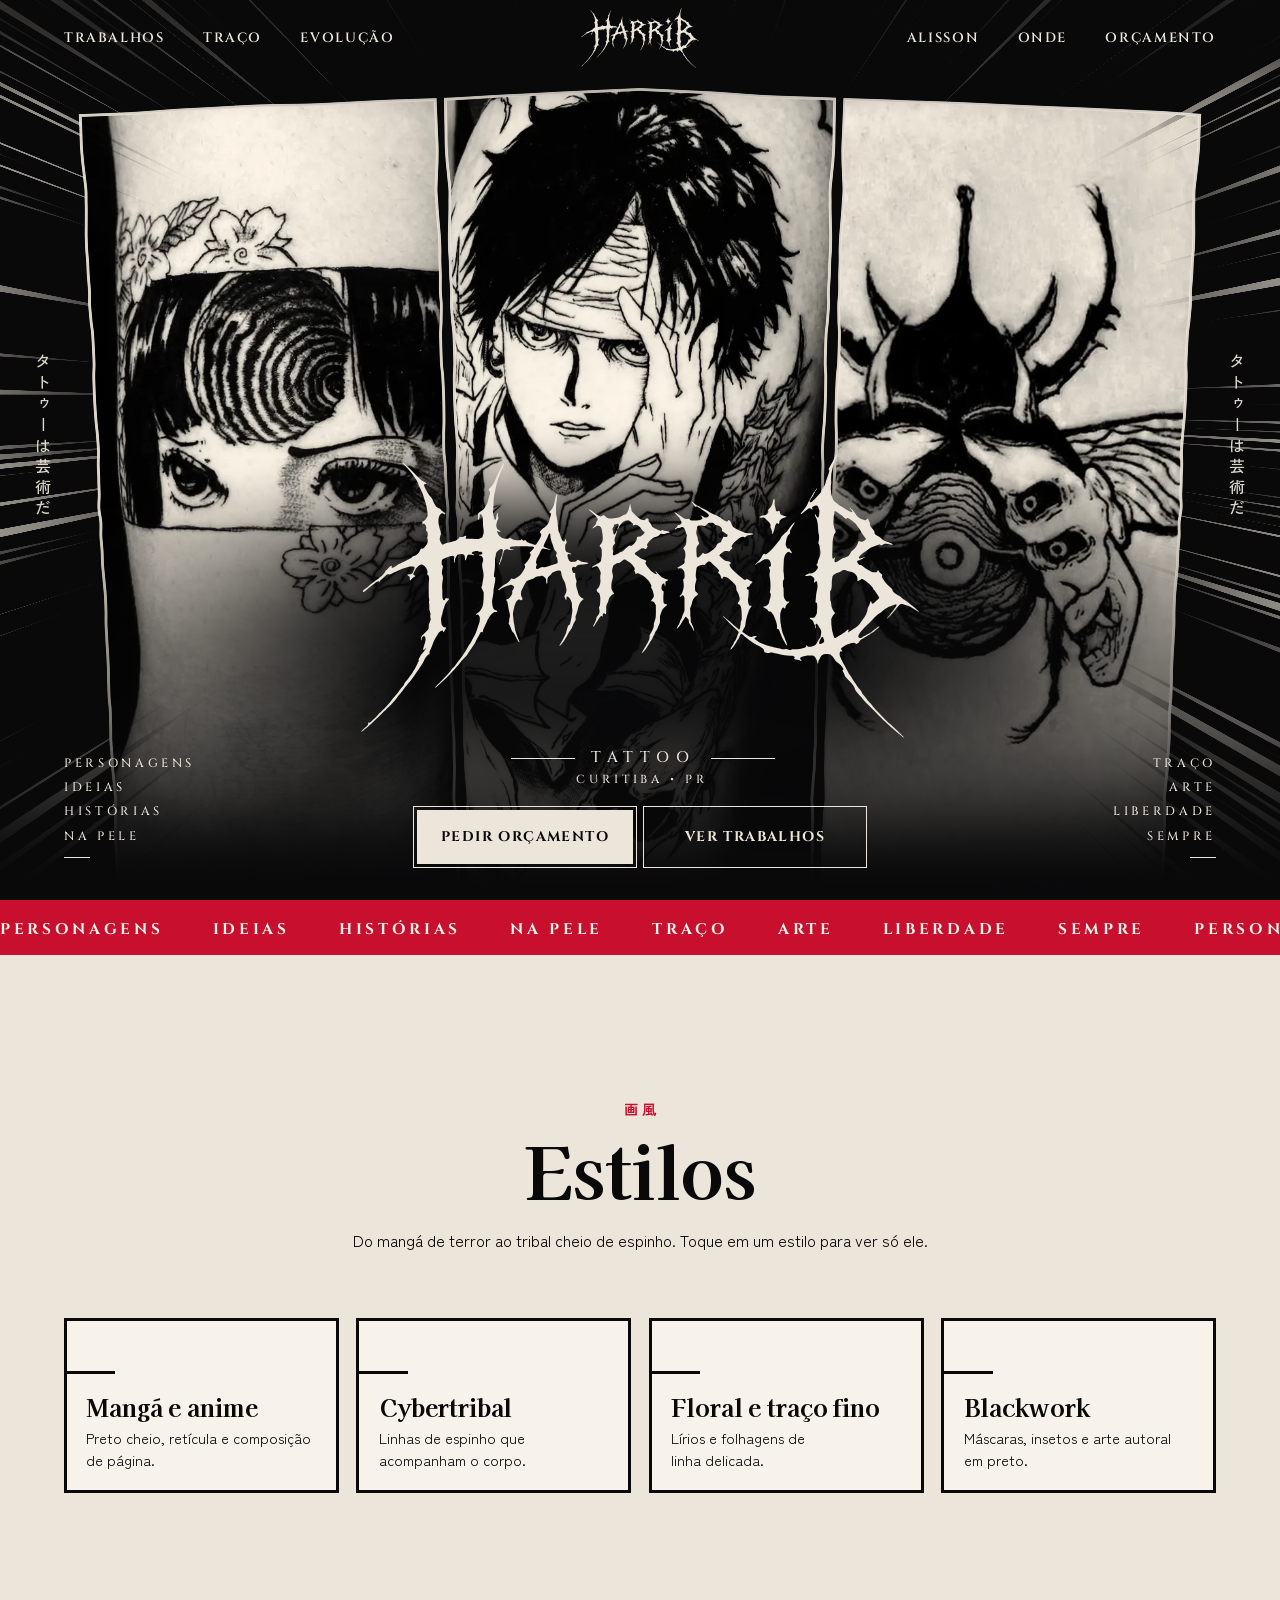
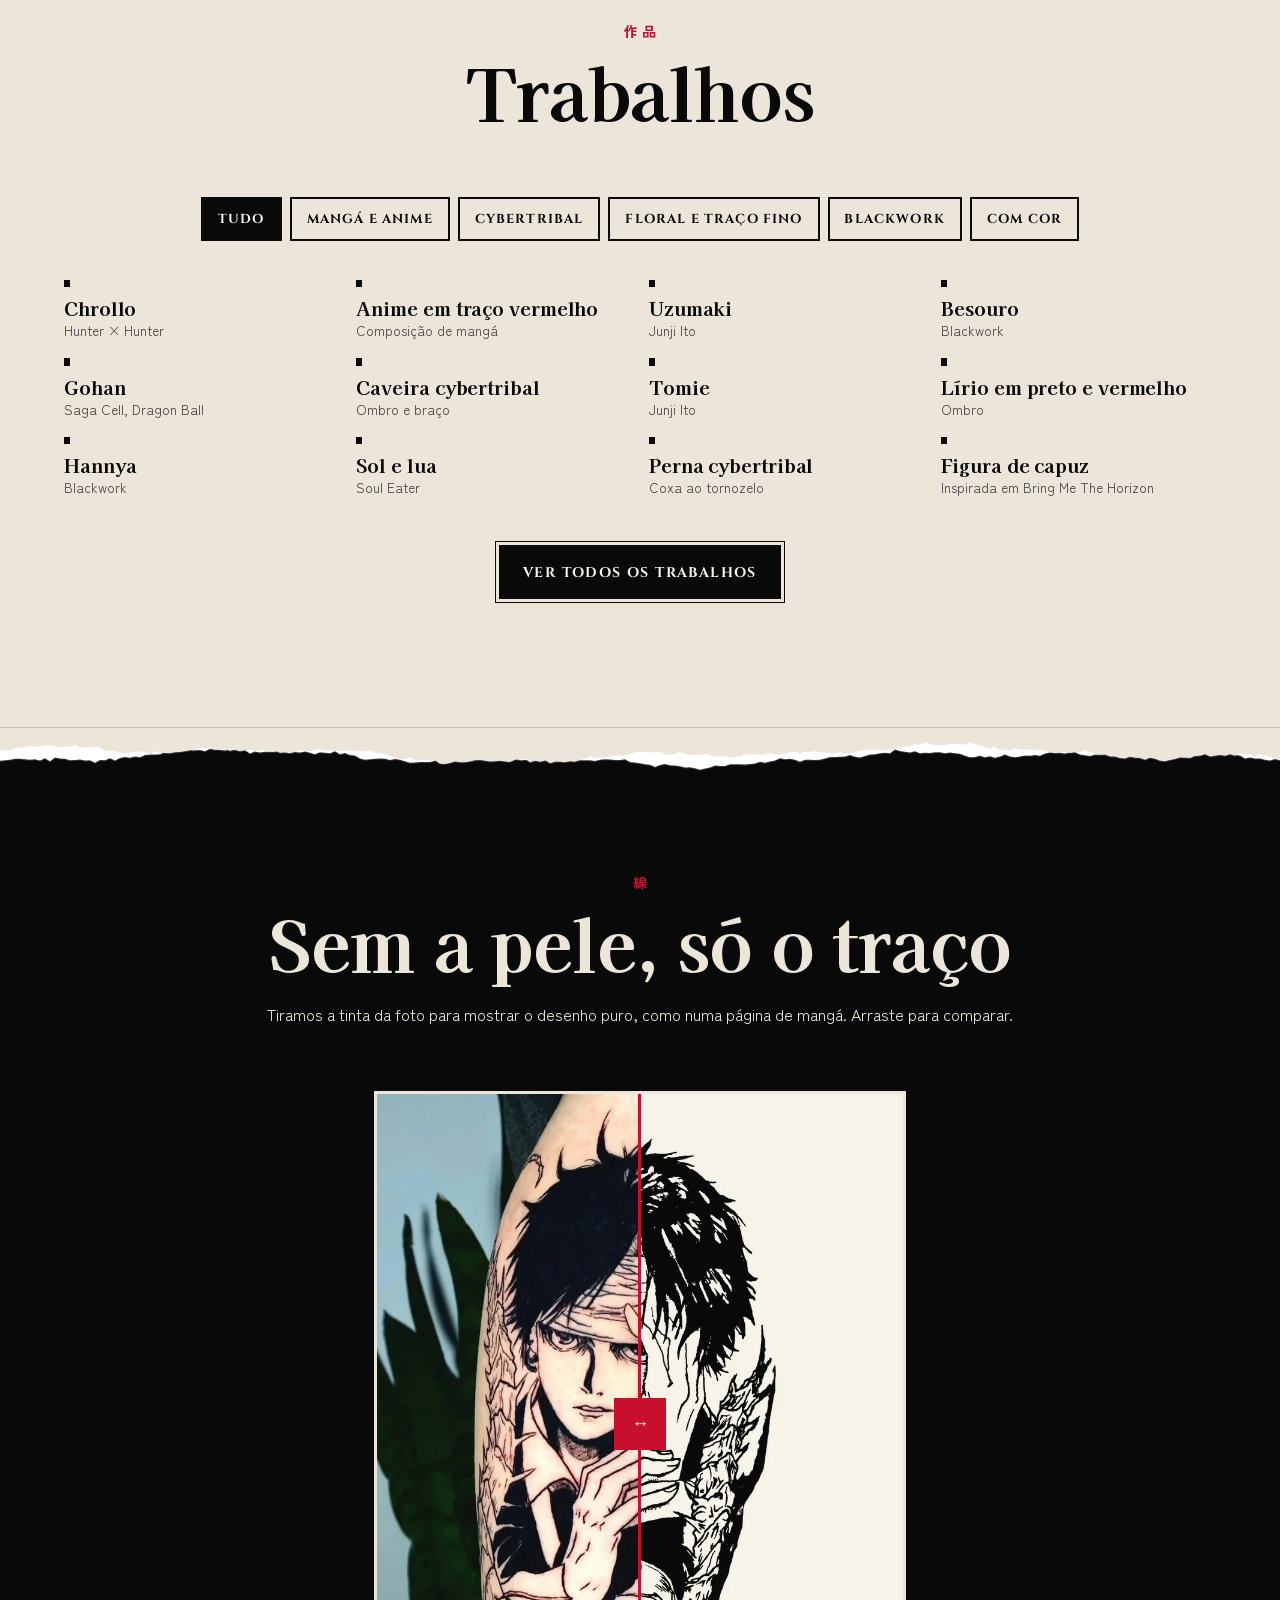
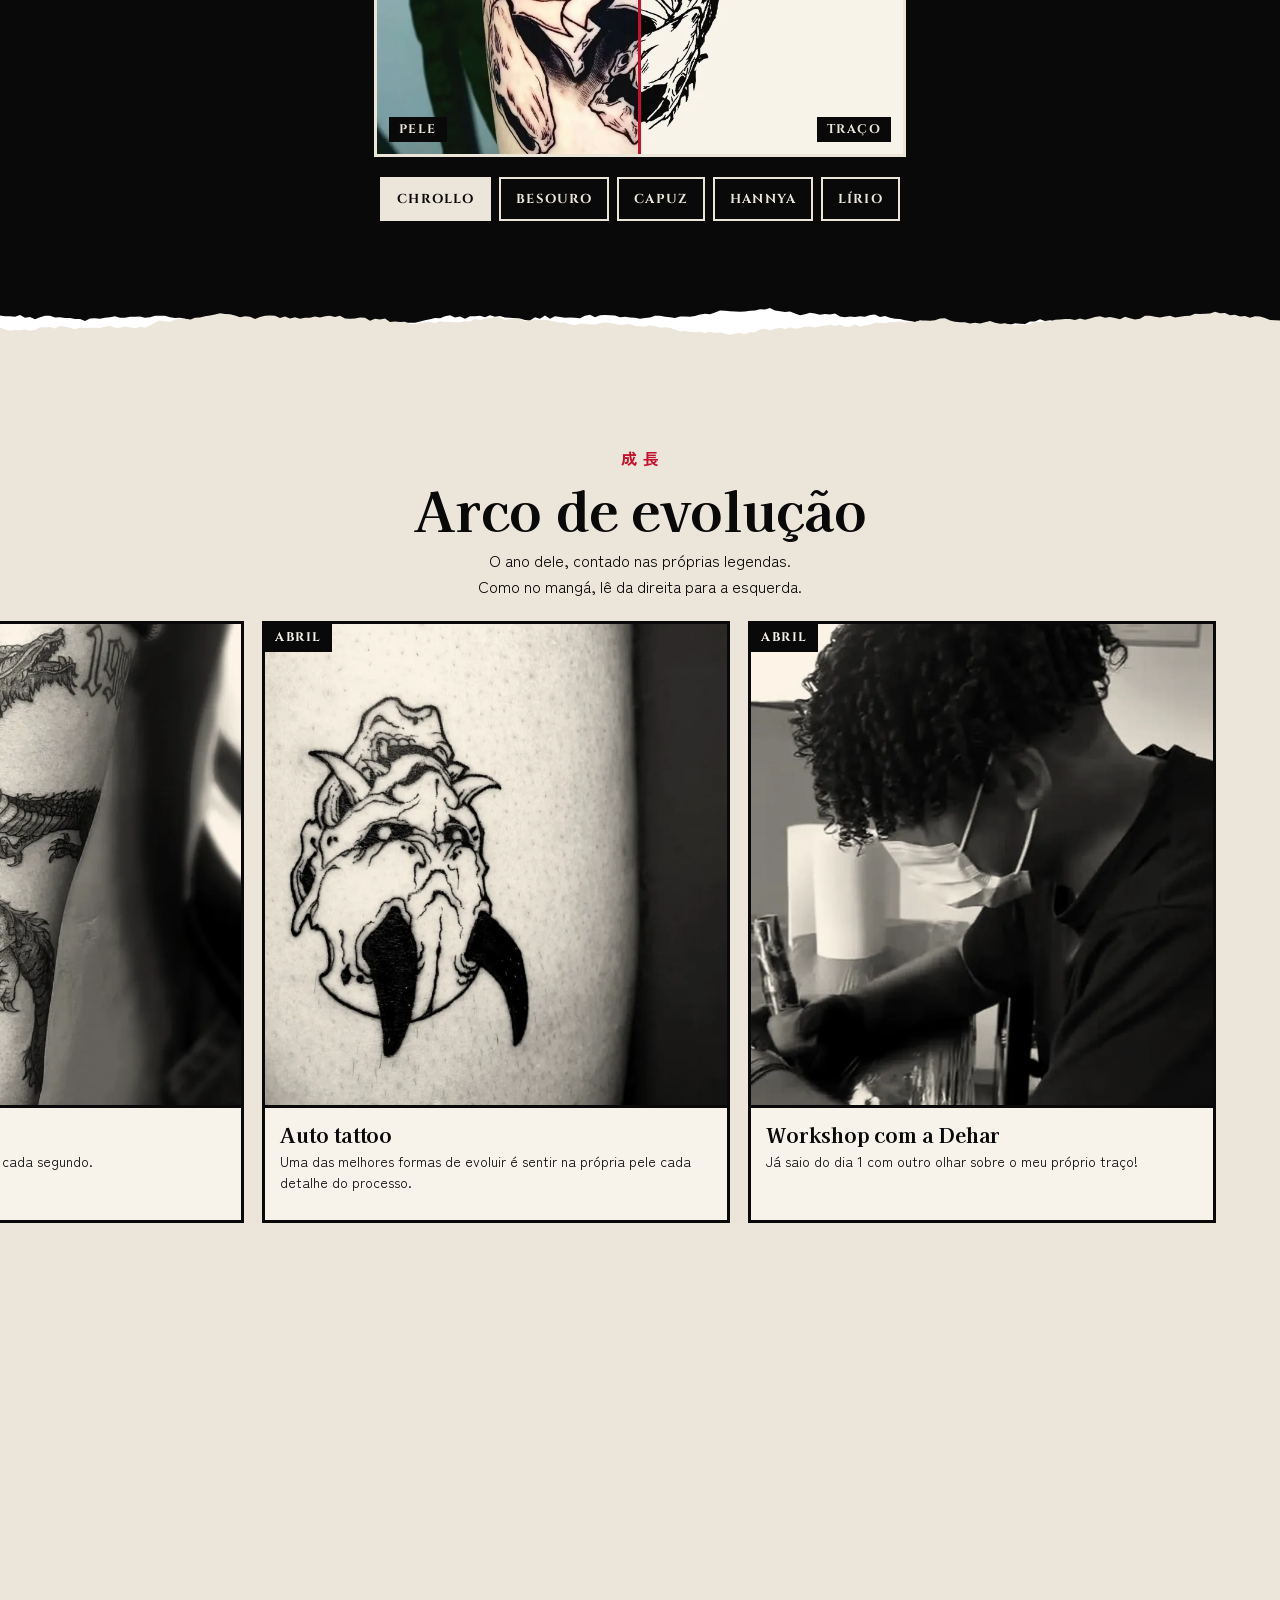
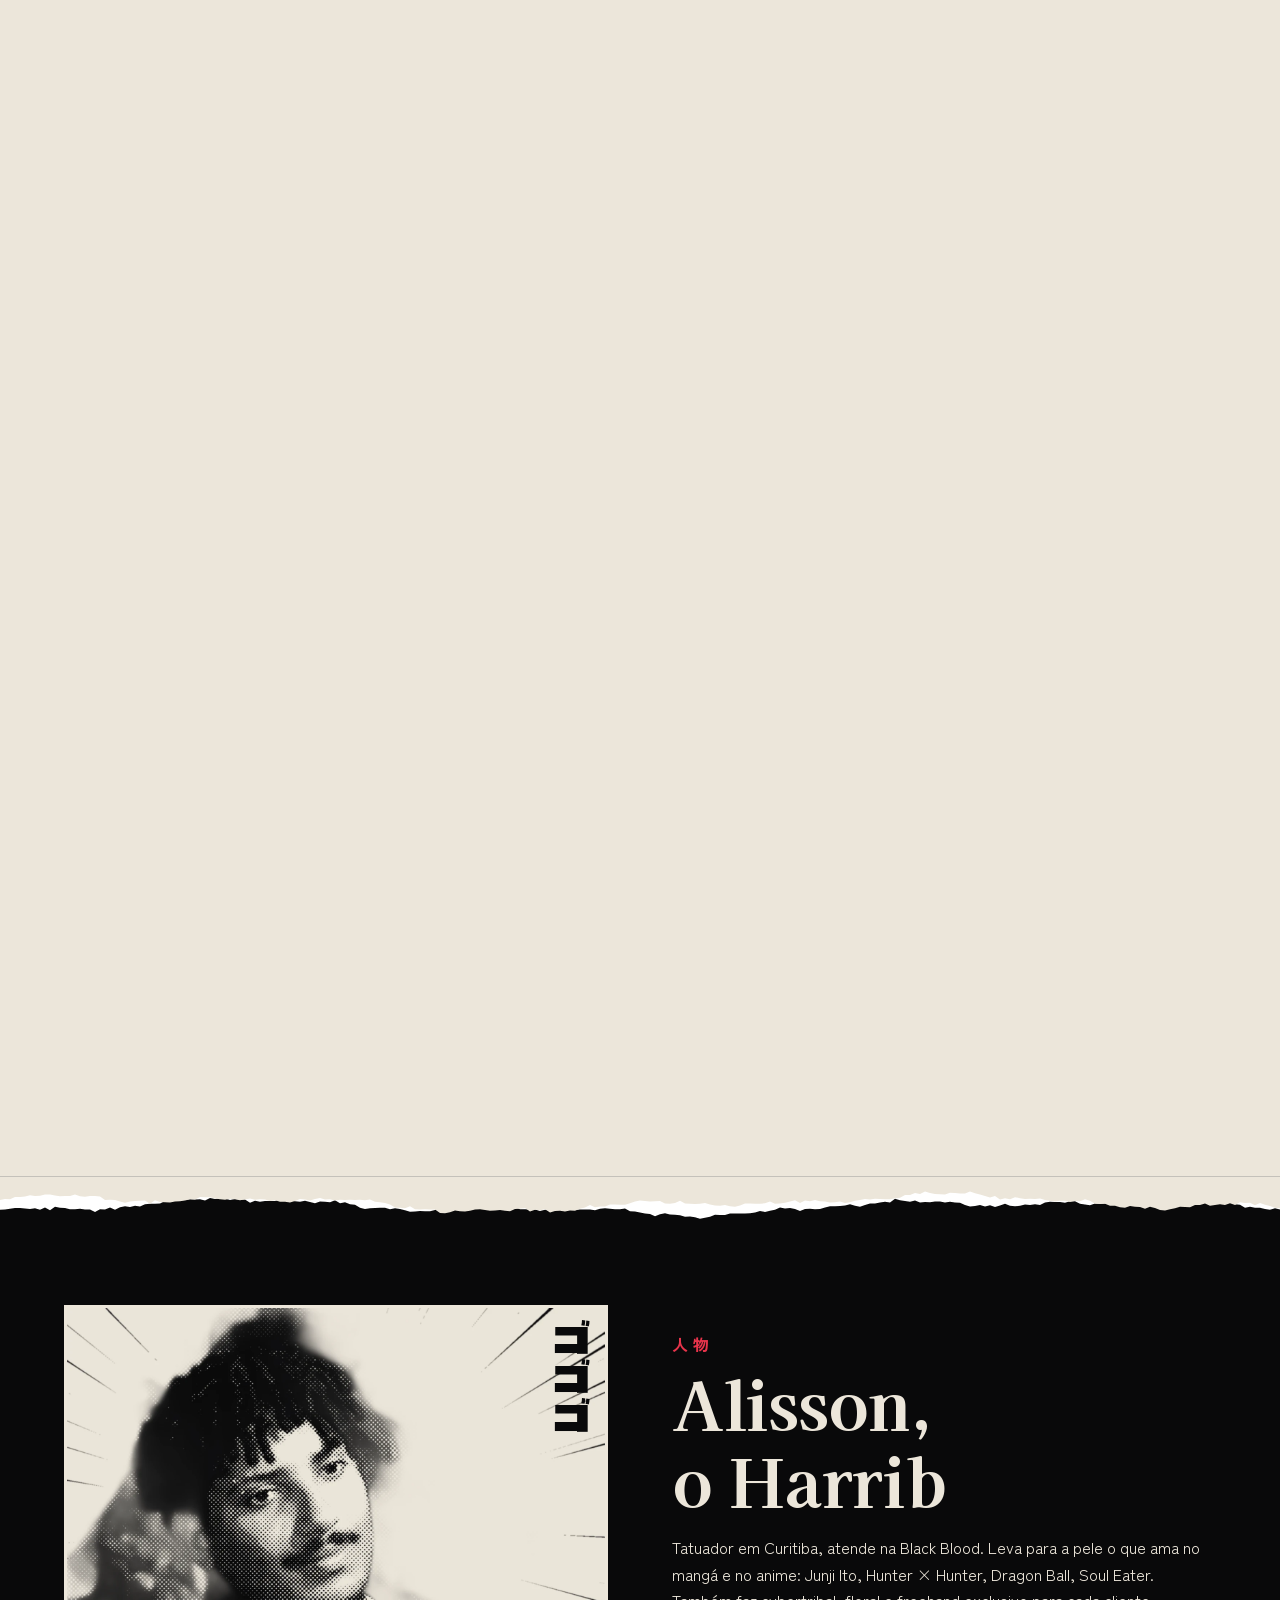
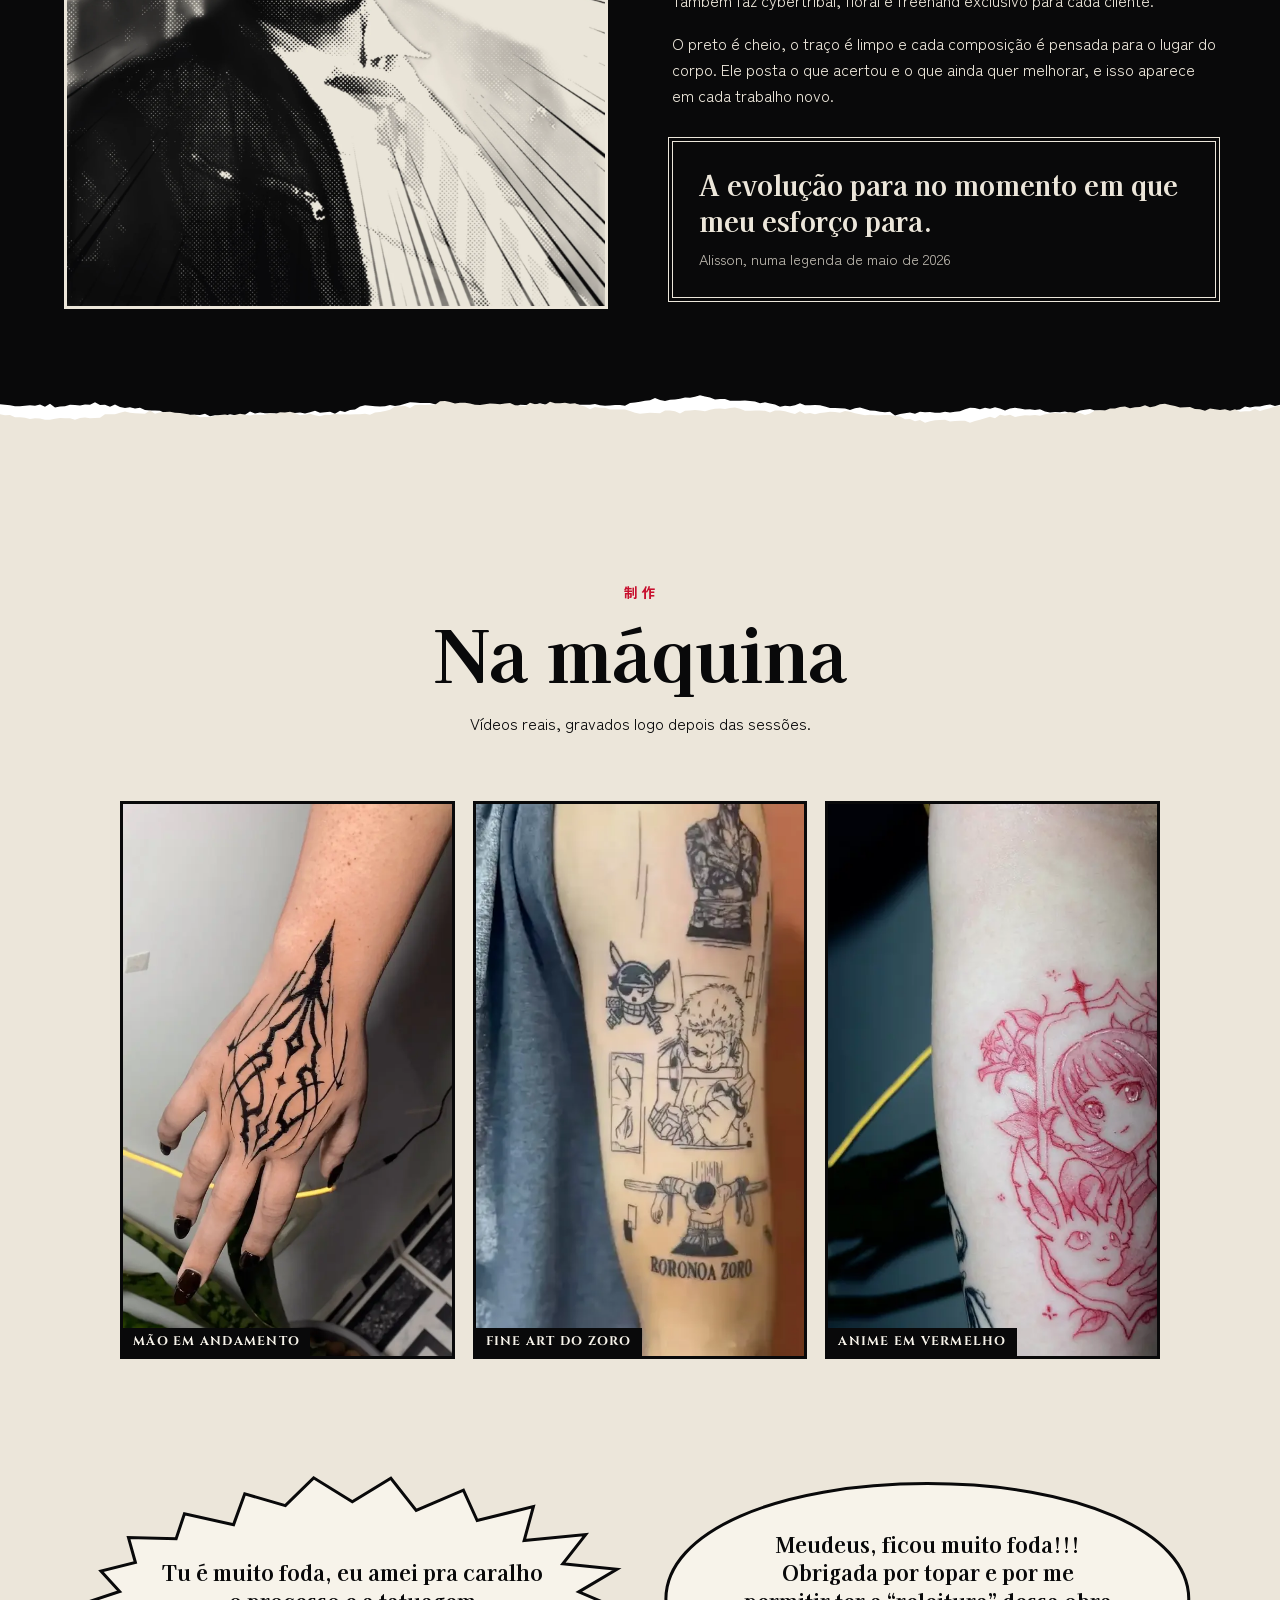
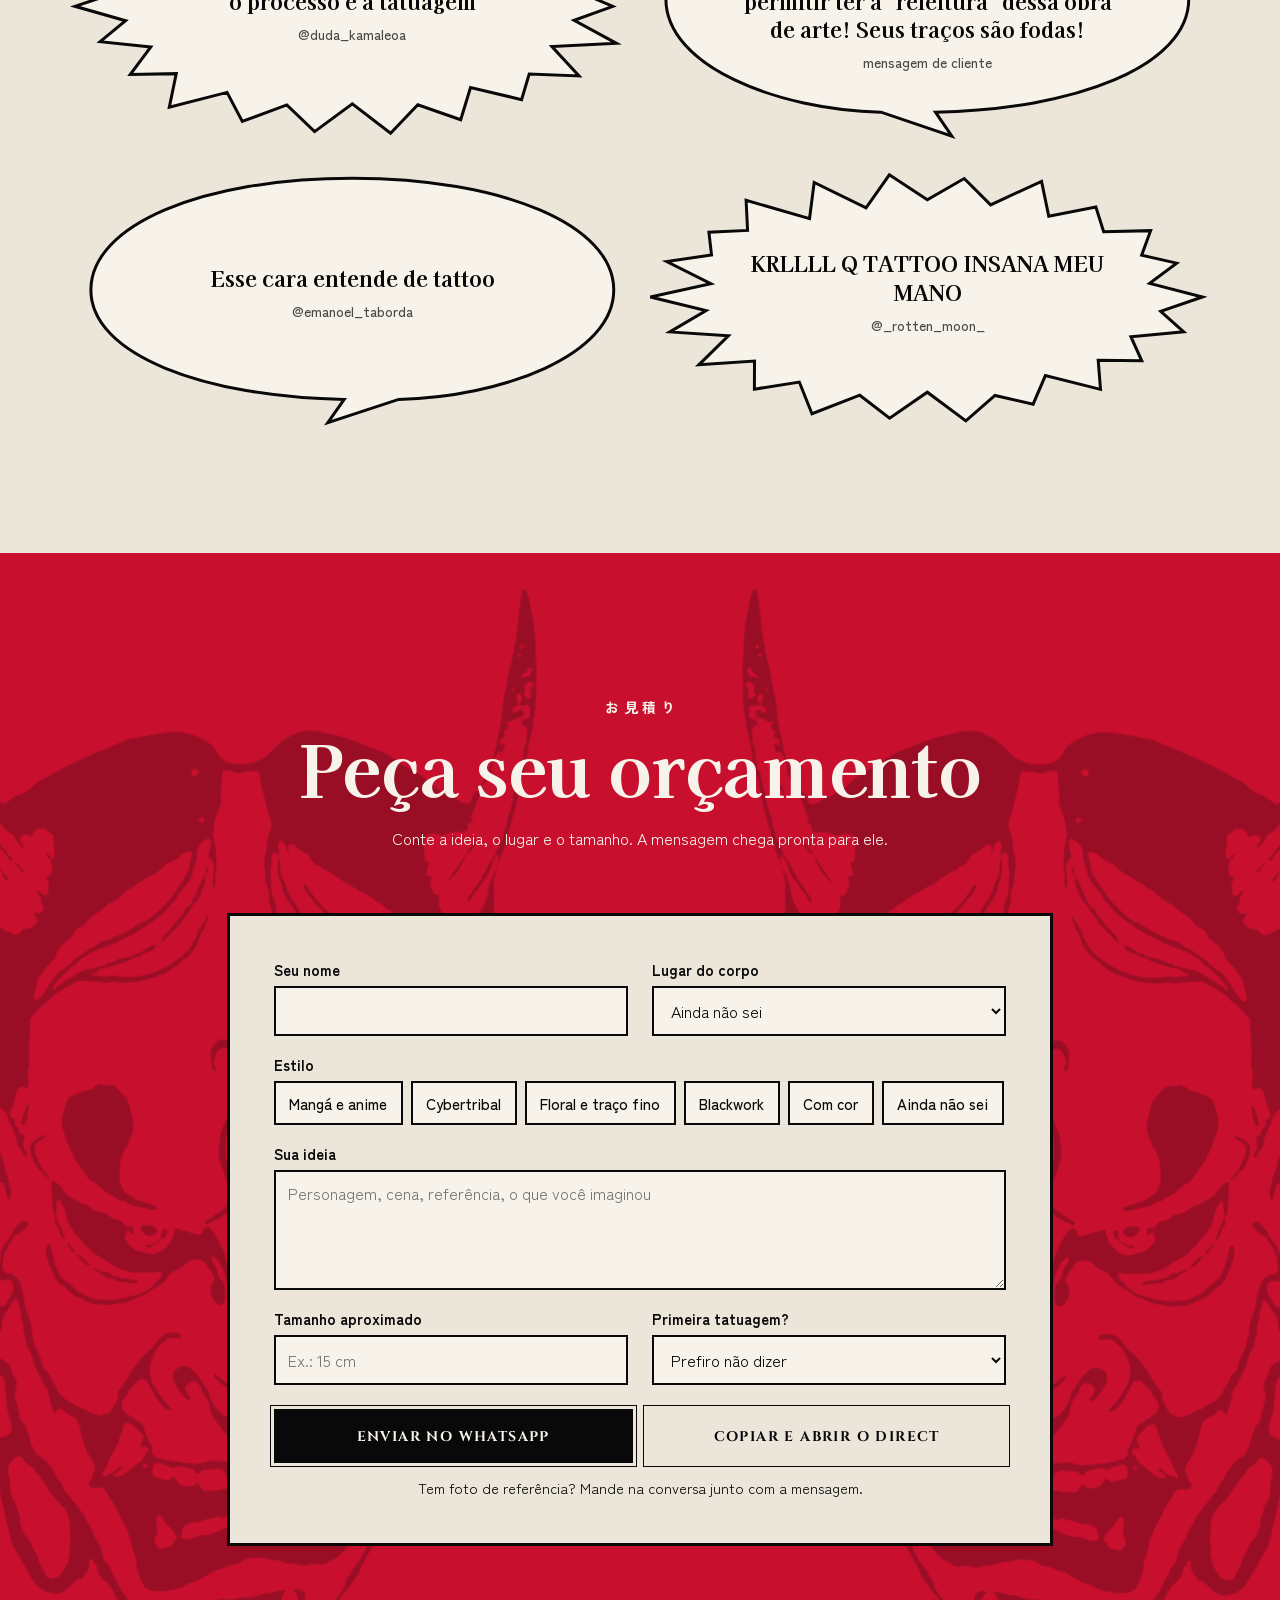
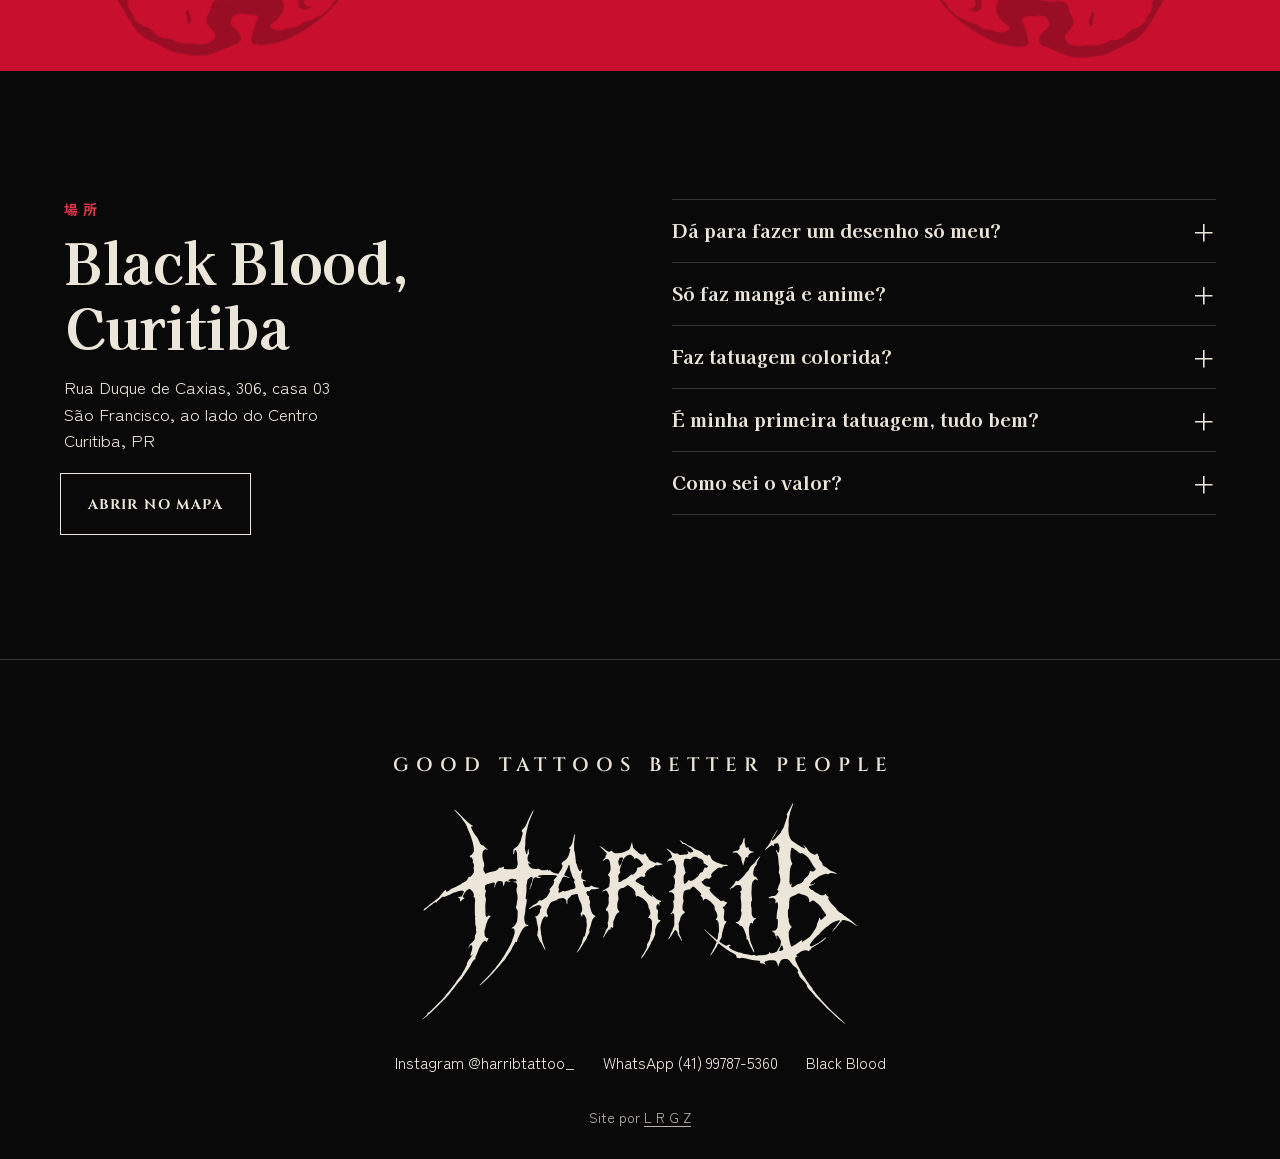
==== index.html @ aafb8a60 "Site do Harrib: tomo de mangá com tríptico WebGL, traço extraído e orçamento pronto Co-Authored-By: " ====
<!doctype html>
<html lang="pt-BR">
<head>
<meta charset="utf-8">
<meta name="viewport" content="width=device-width,initial-scale=1,viewport-fit=cover">
<title>Harrib Tattoo | Alisson, tatuador em Curitiba: mangá, anime e cybertribal</title>
<meta name="description" content="Alisson, o Harrib, tatua mangá, anime, Junji Ito, cybertribal e floral na Black Blood, em Curitiba. Peça seu orçamento pelo WhatsApp ou Direct.">
<meta name="robots" content="noindex">
<meta name="theme-color" content="#09090a">
<link rel="icon" href="assets/img/favicon.svg" type="image/svg+xml">
<meta property="og:title" content="Harrib Tattoo">
<meta property="og:description" content="Mangá, anime, cybertribal e floral na pele. Curitiba, PR.">
<meta property="og:image" content="https://azeugral.github.io/harrib-tattoo/assets/img/og.jpg?v=1">
<meta property="og:url" content="https://azeugral.github.io/harrib-tattoo/">
<meta property="og:type" content="website">
<link rel="preload" href="assets/fonts/kaisei-800.woff2" as="font" type="font/woff2" crossorigin>
<link rel="preload" href="assets/fonts/zen-400.woff2" as="font" type="font/woff2" crossorigin>
<link rel="stylesheet" href="assets/css/site.css?v=1793913071">
<script>document.documentElement.classList.add('js')</script>
</head>
<body>
<svg width="0" height="0" style="position:absolute" aria-hidden="true"><symbol id="lg" viewBox="0 0 3049 1551"><path fill="currentColor" fill-rule="evenodd" d="M2962.9 1547.8C2960.5 1546.1 2954.2 1541.0 2948.9 1536.6C2943.6 1532.1 2933.5 1524.0 2926.4 1518.5C2919.3 1513.0 2909.9 1504.9 2905.3 1500.5C2900.8 1496.1 2894.9 1490.8 2892.1 1488.6C2889.4 1486.5 2882.0 1479.8 2875.8 1473.8C2869.6 1467.7 2857.8 1456.6 2849.5 1449.0C2841.2 1441.4 2825.6 1425.8 2814.8 1414.4C2803.9 1402.9 2787.3 1386.1 2777.8 1377.0C2754.6 1354.8 2745.0 1344.5 2745.0 1341.9C2745.0 1340.8 2733.4 1327.7 2722.4 1316.5C2707.1 1300.9 2698.0 1287.9 2698.0 1281.6C2698.0 1275.3 2682.1 1254.1 2663.4 1235.5C2648.3 1220.5 2644.7 1215.7 2642.3 1207.7C2640.4 1201.3 2636.7 1193.5 2633.5 1189.1C2630.3 1184.7 2630.2 1181.2 2633.4 1180.1C2636.9 1178.7 2637.2 1176.6 2634.6 1171.7C2628.8 1160.9 2619.9 1151.7 2603.4 1139.5C2600.0 1137.1 2595.3 1132.4 2593.0 1129.3C2590.6 1126.1 2587.4 1121.9 2586.0 1120.0C2584.5 1118.1 2582.6 1115.1 2581.7 1113.3C2578.8 1107.8 2568.8 1097.9 2564.0 1095.7C2561.5 1094.7 2557.0 1093.6 2554.0 1093.4C2551.0 1093.3 2545.2 1092.8 2541.2 1092.4C2526.8 1091.1 2513.8 1099.7 2508.9 1113.7C2507.9 1116.8 2505.3 1121.8 2503.3 1124.7C2500.1 1129.3 2499.5 1131.1 2499.1 1137.3C2498.2 1148.4 2493.0 1146.4 2493.0 1134.9C2493.0 1131.0 2483.8 1113.1 2479.1 1107.8C2473.7 1101.8 2469.9 1101.0 2448.0 1101.3C2431.6 1101.6 2431.4 1101.6 2419.1 1105.8C2397.5 1113.0 2395.3 1116.2 2404.7 1126.1C2407.7 1129.2 2407.9 1129.8 2406.6 1130.9C2405.3 1132.0 2404.3 1131.8 2400.6 1129.6C2396.4 1127.1 2387.8 1125.1 2375.0 1123.4C2366.1 1122.3 2364.3 1120.4 2368.0 1115.7C2371.4 1111.3 2370.3 1108.2 2364.1 1105.0C2362.8 1104.3 2354.6 1103.4 2345.1 1102.9C2322.8 1101.8 2305.5 1099.0 2282.7 1093.1C2276.4 1091.4 2266.7 1089.2 2251.3 1085.9C2245.0 1084.5 2239.0 1084.8 2233.7 1086.7C2229.5 1088.2 2228.2 1088.3 2221.7 1087.1C2217.8 1086.3 2212.7 1085.5 2210.5 1085.2C2204.5 1084.6 2203.1 1082.8 2203.3 1076.5C2203.6 1068.8 2197.8 1062.4 2183.3 1054.4C2180.5 1052.8 2173.3 1048.8 2167.4 1045.5C2161.5 1042.2 2154.0 1038.1 2150.9 1036.4C2147.7 1034.7 2141.1 1030.4 2136.3 1026.8C2131.5 1023.2 2125.5 1019.2 2123.0 1017.8C2120.5 1016.3 2115.6 1012.6 2112.0 1009.5C2108.4 1006.4 2103.0 1002.1 2100.0 1000.0C2097.0 997.9 2092.2 993.9 2089.5 991.0C2078.3 979.4 2073.2 981.2 2068.1 998.5C2066.7 1003.2 2064.4 1007.6 2061.1 1012.0C2058.4 1015.6 2053.8 1022.9 2050.8 1028.3C2047.8 1033.7 2043.9 1040.0 2042.2 1042.3C2040.4 1044.6 2036.9 1049.7 2034.4 1053.5C2029.1 1061.5 2022.2 1069.0 2020.2 1069.0C2016.9 1069.0 2021.7 1058.3 2031.0 1045.0C2033.1 1042.0 2035.3 1037.5 2036.0 1035.1C2036.6 1032.7 2039.3 1027.4 2042.0 1023.4C2048.7 1013.5 2050.5 1009.6 2055.0 996.6C2057.0 990.5 2059.9 983.5 2061.4 981.0C2066.1 972.9 2066.9 974.2 2042.1 951.0C2026.5 936.4 2004.0 914.2 1997.4 907.0C1995.2 904.5 1990.6 899.9 1987.2 896.7C1981.2 891.2 1978.0 886.6 1979.2 885.4C1979.5 885.1 1983.9 888.8 1988.9 893.6C1993.9 898.4 1999.6 903.4 2001.7 904.8C2008.1 909.1 2015.0 915.0 2025.5 925.0C2031.0 930.3 2040.9 938.9 2047.5 944.2C2054.1 949.6 2060.6 955.1 2061.9 956.5C2068.7 963.9 2071.4 956.8 2075.0 922.2C2075.7 915.2 2076.5 912.2 2078.2 909.7C2080.5 906.6 2080.5 906.1 2080.4 881.0C2080.1 839.9 2075.7 824.3 2063.1 820.6C2056.9 818.8 2056.9 817.4 2062.8 808.5C2071.2 796.0 2071.5 791.5 2064.7 771.5C2061.0 760.7 2058.8 756.0 2054.1 749.0C2051.5 745.2 2051.0 743.6 2051.0 738.3C2051.0 722.1 2048.0 716.6 2029.3 698.5C2012.6 682.4 2007.5 678.5 1997.4 674.0C1984.3 668.1 1979.0 669.1 1976.1 678.2C1974.5 683.2 1973.5 683.6 1970.6 680.7C1968.2 678.3 1966.9 674.6 1965.6 666.9C1964.9 662.7 1959.5 655.4 1955.0 652.5C1950.4 649.5 1950.0 646.3 1953.9 643.3C1955.8 641.8 1957.0 639.9 1957.0 638.5C1957.0 635.5 1949.4 626.4 1939.9 618.0C1935.8 614.4 1927.3 606.5 1921.0 600.5C1907.9 587.9 1903.6 585.3 1898.7 586.9C1893.1 588.8 1884.0 596.7 1881.8 601.6C1879.4 607.1 1878.2 607.6 1872.5 606.0C1863.8 603.6 1841.3 611.7 1835.7 619.2C1834.4 620.9 1833.1 626.7 1831.5 638.1C1828.5 658.2 1828.3 669.4 1831.0 677.0C1833.6 684.3 1833.5 687.7 1830.6 696.0C1825.6 710.1 1823.9 724.3 1825.4 738.5C1826.5 748.8 1828.0 751.8 1833.5 755.4C1838.5 758.5 1841.0 762.3 1841.0 766.9C1841.0 770.0 1839.3 771.6 1831.6 775.5C1821.9 780.4 1812.0 795.4 1810.1 808.0C1808.7 816.9 1806.0 825.7 1801.4 836.1L1798.0 843.8L1798.9 854.1C1799.4 859.8 1799.5 868.6 1799.3 873.6C1798.9 880.2 1799.2 884.7 1800.4 889.6C1801.5 894.2 1801.9 900.0 1801.8 907.0C1801.5 916.9 1801.7 917.8 1804.2 922.0C1805.7 924.5 1807.9 928.5 1809.0 931.0C1810.1 933.5 1812.0 937.3 1813.0 939.5C1814.1 941.7 1815.6 946.0 1816.4 949.0C1817.2 952.0 1818.6 956.3 1819.4 958.5C1820.2 960.7 1820.9 963.5 1821.0 964.8C1821.0 968.6 1817.9 967.0 1816.3 962.5C1815.6 960.3 1814.1 957.7 1813.0 956.8C1811.9 955.9 1810.1 952.7 1809.2 949.8C1808.2 946.9 1805.1 941.4 1802.3 937.5C1792.0 923.2 1791.9 922.9 1791.0 912.9L1790.3 903.8L1784.6 898.3C1781.5 895.4 1779.0 892.5 1779.0 892.0C1779.0 891.5 1778.1 890.6 1777.0 890.0C1774.1 888.5 1771.6 890.1 1768.3 895.8C1766.8 898.4 1763.2 904.0 1760.3 908.3C1757.4 912.5 1752.9 919.7 1750.4 924.2C1745.8 932.7 1735.4 947.0 1733.9 947.0C1733.4 947.0 1732.1 948.8 1731.0 951.0C1728.9 955.2 1726.7 956.1 1725.6 953.4C1724.8 951.4 1729.6 941.6 1736.5 931.0C1740.1 925.4 1741.6 921.8 1742.6 916.6C1743.5 912.3 1744.9 908.5 1746.5 906.4C1749.7 902.2 1753.6 893.6 1755.1 887.3C1755.8 884.6 1757.3 880.5 1758.6 878.0C1759.9 875.5 1762.5 869.5 1764.4 864.5L1767.7 855.5L1767.6 820.5L1767.5 785.5L1764.6 779.2C1760.2 769.7 1755.3 768.8 1750.1 776.6C1746.5 781.9 1742.0 782.7 1742.0 778.1C1742.0 775.2 1744.9 771.0 1746.9 771.0C1748.8 771.0 1753.9 762.0 1757.0 753.3C1764.1 733.5 1765.1 723.2 1762.1 701.0C1761.0 692.5 1760.0 685.1 1760.0 684.7C1760.0 684.3 1761.4 683.4 1763.0 682.8C1767.7 681.2 1768.2 679.1 1768.1 663.5C1768.0 648.0 1767.3 644.6 1761.9 635.7C1756.0 625.8 1748.3 622.7 1736.4 625.5C1734.1 626.0 1732.9 625.7 1731.7 624.5C1728.3 621.2 1729.6 619.7 1740.3 614.7C1746.0 612.0 1754.1 607.4 1758.2 604.4C1767.9 597.4 1769.0 595.0 1768.3 582.5C1767.8 574.3 1768.0 573.0 1770.1 569.0C1772.3 564.9 1772.5 563.3 1772.5 550.5C1772.5 535.0 1770.4 527.6 1763.8 520.2C1760.2 516.0 1760.6 514.4 1767.6 506.6C1775.9 497.3 1777.3 492.3 1778.0 470.0C1778.4 459.4 1779.1 450.3 1779.8 448.7C1781.7 444.3 1781.3 441.7 1778.0 436.7C1776.1 433.9 1774.6 429.9 1774.0 426.2C1772.8 419.1 1767.2 406.3 1763.9 403.4C1758.2 398.3 1755.1 397.9 1747.9 401.5C1743.7 403.7 1741.8 404.0 1735.3 403.8C1727.9 403.6 1727.6 403.7 1725.1 406.7C1721.5 410.9 1718.3 412.5 1716.5 411.0C1714.3 409.2 1716.7 405.4 1721.6 402.7C1724.1 401.3 1726.2 399.0 1727.5 396.3C1730.7 389.6 1732.7 388.0 1737.6 388.0C1741.4 388.0 1742.6 387.4 1746.5 383.7C1752.3 378.1 1752.8 372.0 1748.0 364.9C1746.4 362.5 1744.3 358.0 1743.3 355.0C1741.8 350.1 1740.2 348.1 1728.9 337.0C1716.5 324.7 1712.1 319.5 1713.3 318.3C1715.1 316.6 1728.2 324.9 1746.0 339.0C1764.7 353.8 1772.4 356.5 1787.7 353.5C1791.6 352.8 1792.1 353.0 1794.2 355.5C1800.0 362.5 1800.5 362.8 1807.4 363.5C1811.1 363.9 1819.9 363.7 1826.8 363.1C1833.8 362.5 1842.7 361.7 1846.5 361.4C1854.5 360.8 1864.6 356.8 1865.5 353.9C1866.3 351.4 1865.4 348.4 1861.9 342.9C1856.7 334.7 1858.6 333.7 1867.1 340.4C1876.0 347.4 1878.4 348.3 1883.8 347.1C1886.4 346.6 1890.2 345.9 1892.2 345.5C1896.4 344.8 1901.0 340.2 1901.0 336.5C1901.0 330.6 1888.3 318.8 1870.9 308.7C1868.3 307.2 1863.8 304.0 1860.9 301.4C1857.9 298.9 1853.9 296.1 1852.0 295.3C1850.1 294.5 1845.9 292.2 1842.8 290.3C1837.4 287.0 1836.7 286.8 1831.2 287.4L1825.4 288.1L1818.8 279.3C1808.8 265.8 1804.8 259.9 1805.4 259.3C1806.0 258.7 1813.8 264.0 1820.0 269.4C1829.4 277.5 1834.3 281.0 1836.4 281.0C1838.8 281.0 1849.5 286.3 1852.5 289.0C1853.6 290.0 1862.4 294.9 1872.0 299.8C1881.6 304.7 1893.1 311.0 1897.6 313.8C1906.3 319.2 1920.0 326.3 1924.0 327.5C1925.4 327.9 1927.6 329.0 1929.0 330.0C1930.4 330.9 1933.8 332.5 1936.5 333.4C1948.7 337.8 1964.1 346.9 1972.0 354.3C1979.5 361.4 1984.0 363.9 1997.3 368.4C2000.7 369.5 2004.0 367.9 2005.5 364.4C2007.1 360.6 2007.9 360.4 2012.0 362.5C2017.1 365.1 2022.6 373.6 2025.0 382.4C2027.5 392.0 2032.3 398.1 2042.5 405.0C2051.4 411.0 2073.4 421.5 2080.0 422.9C2082.7 423.5 2086.7 424.7 2088.8 425.6C2104.7 432.5 2103.7 432.3 2121.0 433.0C2136.5 433.7 2144.0 435.0 2144.0 437.1C2144.0 438.5 2134.1 440.9 2123.5 442.0C2111.2 443.2 2109.1 444.1 2105.0 449.2C2100.2 455.2 2095.6 456.8 2091.7 454.0C2084.9 448.9 2072.9 453.9 2054.6 469.4C2039.4 482.1 2036.7 484.9 2030.2 494.5C2024.2 503.4 2023.7 506.9 2027.5 510.4C2030.6 513.2 2029.6 516.6 2025.1 519.3C2023.6 520.2 2019.8 523.5 2016.7 526.7L2011.1 532.5L2007.8 531.0C2003.7 529.1 1987.4 529.2 1983.9 531.0C1982.6 531.7 1979.3 534.4 1976.5 537.0C1973.8 539.6 1968.6 543.8 1965.0 546.2C1955.7 552.5 1955.8 552.7 1969.7 566.7C1983.1 580.3 1989.3 583.8 2004.5 586.0C2015.0 587.5 2022.0 592.1 2022.0 597.4C2022.0 598.4 2021.1 599.0 2019.7 599.0C2012.6 599.0 2012.0 607.4 2018.3 617.3C2027.9 632.2 2051.4 654.1 2088.6 682.6C2096.8 688.9 2099.2 689.3 2103.8 685.5C2108.2 681.8 2111.6 682.3 2118.0 687.5C2121.0 690.0 2125.7 692.7 2128.5 693.6C2141.4 697.6 2142.2 699.4 2133.8 705.6C2129.6 708.7 2127.7 711.1 2124.9 716.9C2121.2 724.6 2119.2 726.5 2115.8 725.6C2112.8 724.9 2110.4 726.5 2109.1 730.1C2106.8 736.9 2108.6 741.0 2114.0 741.0C2115.6 741.0 2117.2 741.5 2117.6 742.2C2118.9 744.2 2118.0 770.8 2116.4 781.0C2115.6 786.2 2114.7 791.9 2114.5 793.5C2113.5 799.9 2116.6 818.2 2119.6 823.8C2122.5 829.2 2122.7 829.3 2129.8 829.0C2135.7 828.8 2135.4 830.6 2127.9 840.6C2123.7 846.1 2118.7 856.5 2117.5 862.0C2117.1 863.9 2115.3 869.1 2113.5 873.5C2111.7 877.9 2109.5 885.1 2108.5 889.5C2107.6 893.9 2106.0 900.6 2104.9 904.5C2103.9 908.4 2102.6 915.3 2102.0 920.0C2101.4 924.7 2100.5 931.2 2100.1 934.5C2099.2 941.3 2096.4 947.3 2089.0 958.6C2083.3 967.4 2082.5 971.8 2086.2 974.5C2091.1 978.1 2102.7 985.3 2106.5 987.2C2108.7 988.4 2111.6 990.2 2113.0 991.2C2116.6 994.1 2127.7 998.9 2132.1 999.6C2135.3 1000.1 2136.7 999.7 2140.6 997.1C2145.9 993.7 2152.8 993.0 2160.4 995.3C2165.4 996.8 2165.1 998.1 2159.4 1000.0C2155.1 1001.5 2150.0 1005.8 2150.0 1008.1C2150.0 1012.7 2178.8 1031.8 2193.9 1037.1C2196.9 1038.1 2199.8 1039.4 2200.4 1039.9C2202.4 1041.6 2219.3 1047.1 2225.3 1048.1C2228.5 1048.6 2238.1 1051.2 2246.8 1053.9C2257.9 1057.4 2265.7 1059.1 2273.5 1060.0C2279.9 1060.7 2288.1 1062.4 2293.0 1064.0C2304.6 1067.8 2306.5 1068.1 2314.0 1066.5C2324.1 1064.3 2328.3 1064.6 2335.0 1068.0C2342.0 1071.5 2345.6 1071.7 2351.0 1069.0C2354.4 1067.3 2356.9 1067.0 2370.7 1067.0C2387.9 1066.9 2405.0 1065.1 2409.6 1062.8C2411.2 1061.9 2414.3 1061.0 2416.5 1060.7C2422.5 1059.9 2429.6 1056.5 2431.6 1053.4C2433.3 1050.9 2433.3 1050.6 2431.8 1047.9C2429.4 1043.8 2431.1 1043.5 2436.0 1047.3C2445.1 1054.2 2445.0 1054.1 2452.0 1053.5C2460.4 1052.7 2475.0 1047.6 2482.0 1043.0C2487.1 1039.7 2487.9 1038.6 2493.5 1027.4C2497.0 1020.4 2501.7 1012.7 2504.7 1009.1C2509.0 1004.0 2510.1 1001.9 2511.5 995.8C2514.4 983.1 2515.5 971.4 2514.3 967.2C2511.9 959.3 2509.8 954.4 2507.6 952.0C2506.3 950.6 2503.9 946.9 2502.1 943.7C2493.7 928.4 2489.4 925.1 2485.1 930.6C2482.6 933.7 2482.5 935.2 2484.5 940.5C2486.1 945.1 2486.5 952.0 2485.0 952.0C2483.4 952.0 2482.1 948.5 2481.4 942.4C2480.9 938.7 2479.7 935.0 2477.9 932.2C2476.4 929.8 2474.6 925.7 2474.0 922.9C2472.1 915.0 2466.2 906.8 2460.4 904.1C2455.1 901.7 2453.0 899.6 2453.0 896.9C2453.0 894.4 2455.6 893.8 2462.1 895.0C2473.5 897.1 2480.8 892.3 2487.8 878.1C2491.2 871.2 2491.5 869.9 2491.7 861.1C2491.7 855.8 2492.3 848.8 2492.8 845.5C2494.0 838.0 2492.9 816.5 2491.2 814.8C2490.5 814.1 2488.8 813.5 2487.3 813.4C2483.5 813.3 2483.2 810.8 2484.6 796.0C2485.2 789.1 2486.3 777.9 2486.8 771.0C2487.5 762.9 2489.2 753.6 2491.5 744.5C2495.4 729.5 2495.6 725.5 2493.1 705.6C2492.0 696.9 2490.9 695.0 2487.3 695.0C2484.9 695.0 2479.0 700.1 2479.0 702.1C2479.0 702.6 2478.1 703.0 2477.0 703.0C2474.5 703.0 2474.5 701.1 2476.5 691.4C2479.0 679.6 2475.9 673.9 2463.7 667.6L2456.2 663.8L2447.3 665.4C2438.2 667.1 2428.8 667.5 2427.7 666.3C2426.2 664.9 2432.7 659.9 2439.4 657.4C2443.3 655.9 2447.5 654.0 2448.8 653.2C2450.3 652.2 2452.6 651.9 2456.3 652.3C2467.1 653.3 2477.8 647.9 2486.7 637.0C2498.2 622.8 2499.4 616.1 2491.8 609.5L2487.6 606.0L2490.7 602.7C2494.5 598.9 2496.0 595.2 2496.0 590.2C2496.0 584.8 2497.8 579.1 2501.1 573.9C2508.9 561.6 2512.9 538.9 2509.5 526.0C2508.6 522.4 2507.5 515.7 2507.1 511.0C2506.5 504.4 2505.5 500.6 2502.6 494.3L2498.9 486.0L2501.0 475.5C2503.4 462.7 2503.6 447.4 2501.5 440.4C2499.9 435.4 2497.7 414.1 2496.5 392.5C2496.2 385.9 2495.3 378.2 2494.5 375.5C2493.8 372.8 2492.7 367.4 2492.1 363.7C2491.0 357.5 2488.3 351.0 2482.1 339.5C2481.0 337.4 2480.0 334.1 2480.0 332.2C2480.0 327.1 2482.8 328.4 2486.8 335.5C2497.4 354.4 2501.7 351.0 2504.1 322.0L2505.1 309.1L2502.2 302.3C2500.5 298.6 2498.9 293.6 2498.5 291.3C2496.9 281.1 2487.0 279.3 2470.7 286.2C2464.5 288.9 2463.9 291.2 2466.6 300.8C2467.5 304.0 2465.2 303.6 2459.4 299.5C2451.9 294.2 2450.2 294.5 2436.5 304.5C2430.1 309.2 2421.0 316.4 2416.2 320.5C2408.0 327.6 2403.0 329.9 2403.0 326.7C2403.0 325.4 2409.7 316.6 2422.6 300.9C2432.3 289.1 2441.1 274.0 2444.0 264.3C2444.7 262.0 2446.6 258.9 2448.1 257.4C2449.8 255.8 2451.0 253.6 2451.0 252.1C2451.0 250.7 2452.3 247.6 2453.8 245.4C2456.8 240.7 2459.3 236.7 2463.1 230.0C2464.5 227.5 2467.0 223.2 2468.8 220.5C2470.5 217.8 2473.0 213.5 2474.4 211.0C2475.7 208.5 2477.8 205.7 2478.9 204.8C2480.1 203.8 2481.0 202.4 2481.0 201.7C2481.0 199.9 2488.8 188.0 2490.0 188.0C2491.9 188.0 2491.0 191.8 2488.5 194.8C2487.1 196.5 2486.0 198.3 2486.0 198.8C2486.0 199.4 2484.9 201.1 2483.6 202.7C2482.2 204.3 2480.8 207.0 2480.4 208.6C2480.1 210.2 2478.7 212.6 2477.5 214.0C2476.2 215.4 2474.7 218.4 2474.1 220.6C2473.5 222.9 2472.3 225.3 2471.4 226.1C2470.6 226.8 2469.2 228.7 2468.3 230.4C2467.4 232.1 2466.1 233.9 2465.4 234.3C2464.6 234.7 2463.3 236.7 2462.5 238.6C2461.7 240.6 2459.9 243.5 2458.5 245.2C2457.1 246.8 2456.0 248.8 2456.0 249.5C2456.0 250.2 2454.8 252.3 2453.3 254.0C2450.8 257.1 2450.7 257.2 2452.3 260.6C2456.5 269.3 2465.0 262.6 2502.1 221.0C2513.1 208.7 2514.8 206.1 2517.0 199.0C2518.0 195.6 2520.7 190.7 2523.2 187.3C2532.4 175.3 2537.2 165.1 2540.0 151.3C2540.7 148.1 2543.3 140.3 2545.8 134.0C2551.3 120.0 2558.2 97.9 2558.8 92.5C2559.1 89.3 2558.7 88.0 2557.1 86.6C2555.9 85.5 2555.0 84.0 2555.0 83.2C2555.0 81.6 2576.4 41.5 2578.6 39.0C2579.3 38.1 2580.7 35.4 2581.5 33.0C2584.4 24.9 2596.3 1.9 2598.2 0.9C2599.6 0.1 2600.0 0.3 2600.2 1.7C2600.5 5.3 2599.8 9.5 2598.5 12.0C2597.8 13.4 2596.4 17.5 2595.5 21.0C2594.6 24.6 2593.2 28.5 2592.5 29.6C2590.7 32.4 2580.6 62.5 2578.6 71.0C2572.6 96.5 2570.7 105.6 2569.9 113.2C2568.8 124.0 2568.5 148.3 2569.4 153.0C2569.8 155.1 2569.5 159.1 2568.6 163.0C2565.0 178.1 2568.3 223.6 2573.5 231.7C2574.3 232.8 2575.5 236.0 2576.1 238.7C2578.8 249.6 2584.5 258.2 2592.8 263.9C2595.9 266.1 2601.4 270.4 2605.0 273.4C2612.3 279.5 2613.2 280.1 2642.4 297.6C2680.8 320.5 2684.0 321.8 2684.0 314.7C2684.0 312.1 2683.0 310.2 2679.5 306.4C2675.4 301.9 2670.0 294.0 2670.0 292.5C2670.0 291.2 2677.7 297.6 2681.6 302.0C2683.7 304.5 2687.7 308.5 2690.3 310.9C2693.0 313.4 2697.6 319.5 2700.7 324.9C2710.2 341.1 2719.2 349.0 2737.1 357.1C2743.5 360.0 2748.3 361.5 2752.2 361.8C2757.8 362.2 2757.9 362.2 2762.3 357.6C2767.4 352.5 2767.9 352.3 2770.9 354.8C2772.5 356.0 2773.3 358.2 2773.9 362.1C2774.4 366.2 2775.5 368.8 2777.8 371.6C2780.7 375.1 2781.0 376.1 2781.0 382.5C2781.0 391.1 2782.8 394.4 2795.7 409.2C2804.4 419.2 2806.0 422.4 2806.0 429.8C2806.0 436.4 2812.0 442.3 2824.2 447.5C2833.1 451.3 2842.6 458.6 2849.2 466.6C2851.4 469.2 2862.6 475.2 2870.5 477.8C2896.5 486.6 2905.0 490.6 2905.0 494.2C2905.0 496.2 2904.6 496.3 2898.2 495.7C2894.5 495.4 2889.0 494.2 2886.1 493.0C2882.6 491.6 2877.3 490.7 2871.1 490.3C2860.9 489.7 2857.8 490.6 2848.5 496.9C2844.7 499.5 2842.3 499.5 2838.5 497.0C2834.1 494.1 2830.6 494.5 2816.9 499.6C2810.1 502.1 2801.6 505.2 2798.0 506.5C2786.3 510.6 2781.9 512.9 2774.7 518.8C2765.6 526.1 2762.4 528.4 2752.6 534.3C2739.5 542.2 2720.0 561.5 2720.0 566.5C2720.0 571.2 2724.2 572.7 2730.3 570.2C2733.2 569.0 2737.4 567.8 2739.7 567.4C2742.0 567.1 2744.7 565.9 2745.6 564.9C2747.5 562.8 2753.4 562.2 2752.8 564.2C2752.5 564.9 2750.6 566.1 2748.6 566.8C2746.5 567.5 2743.9 569.1 2742.9 570.4C2741.8 571.8 2739.5 573.2 2737.7 573.5C2736.0 573.9 2732.7 575.3 2730.5 576.5C2728.3 577.8 2724.0 579.5 2720.9 580.4C2708.5 583.9 2707.3 587.8 2715.6 598.1C2722.0 605.9 2723.5 607.0 2728.2 607.0C2733.3 607.1 2739.2 610.2 2745.2 616.1C2748.2 619.1 2753.1 622.9 2756.1 624.6C2759.0 626.3 2765.1 629.9 2769.5 632.5C2791.0 645.3 2790.7 645.2 2798.8 646.1C2808.4 647.3 2817.3 646.4 2819.3 644.2C2820.1 643.2 2821.3 640.8 2822.0 638.7C2823.7 633.2 2826.7 633.9 2830.0 640.7C2833.1 647.1 2835.0 649.1 2842.2 654.2C2848.7 658.8 2849.6 660.3 2847.5 663.3C2844.7 667.3 2845.6 670.8 2851.9 681.5C2861.4 697.6 2875.1 713.7 2891.6 728.1C2901.6 736.8 2902.9 738.6 2905.0 746.7C2906.6 752.9 2923.3 766.0 2940.4 774.6C2944.2 776.5 2948.0 779.5 2951.2 783.1C2954.3 786.7 2959.2 790.6 2964.8 793.9C2978.5 802.1 3017.1 832.0 3036.0 849.1C3039.6 852.3 3043.7 855.9 3045.2 857.0C3046.8 858.2 3048.0 859.8 3048.0 860.7C3048.0 862.6 3043.5 861.7 3040.5 859.1C3039.4 858.2 3035.6 855.7 3032.0 853.6C3028.4 851.5 3021.9 847.4 3017.5 844.5C2996.9 831.1 2990.3 828.2 2970.1 823.4C2951.6 819.0 2948.5 819.0 2943.2 823.2C2939.7 826.1 2932.4 834.7 2923.7 846.2C2922.2 848.3 2917.9 853.5 2914.2 857.9C2910.5 862.3 2905.5 868.5 2903.0 871.6C2897.7 878.1 2874.1 902.0 2872.9 902.0C2871.0 902.0 2872.9 899.1 2882.5 887.4C2885.2 884.0 2889.1 879.2 2891.0 876.6C2892.9 874.0 2897.2 868.6 2900.5 864.7C2903.8 860.7 2907.3 856.4 2908.2 855.0C2909.2 853.6 2911.3 850.7 2912.9 848.5C2914.6 846.3 2917.0 842.4 2918.4 839.9C2919.7 837.4 2921.5 834.8 2922.3 834.2C2924.4 832.4 2927.3 825.3 2926.7 823.6C2925.9 821.6 2922.1 821.6 2916.1 823.5C2879.5 835.2 2872.0 839.2 2848.3 859.1C2840.2 865.9 2832.1 871.8 2827.3 874.3C2826.1 875.0 2821.6 878.9 2817.4 883.0C2813.1 887.1 2806.4 893.5 2802.4 897.1C2798.4 900.7 2792.4 907.1 2789.0 911.4C2785.5 915.6 2780.4 920.8 2777.6 922.9C2768.8 929.5 2758.4 939.3 2751.1 948.1C2747.2 952.7 2740.6 960.4 2736.4 965.1C2727.4 975.4 2722.9 981.9 2719.5 989.6C2716.3 996.8 2716.4 998.2 2719.9 1002.2C2724.2 1007.1 2729.1 1006.7 2739.5 1000.7C2743.9 998.2 2749.8 995.0 2752.6 993.7C2755.4 992.3 2758.0 990.8 2758.4 990.2C2758.7 989.6 2760.7 988.6 2762.8 987.9C2764.8 987.3 2767.4 985.9 2768.5 984.9C2769.7 983.9 2772.1 982.5 2774.0 981.9C2775.9 981.2 2778.8 979.6 2780.3 978.3C2781.9 977.1 2783.8 976.0 2784.6 976.0C2785.3 976.0 2787.7 974.5 2789.7 972.6C2791.8 970.7 2796.0 967.0 2799.0 964.2C2802.0 961.5 2806.1 958.5 2808.0 957.5C2809.9 956.6 2814.0 953.4 2817.0 950.6C2824.0 943.9 2833.0 938.8 2833.0 941.4C2833.0 943.4 2825.7 952.0 2821.1 955.4C2818.0 957.8 2813.0 962.0 2810.0 964.8C2807.0 967.7 2804.2 970.0 2803.8 970.0C2803.4 970.0 2801.6 971.3 2799.8 972.9C2798.0 974.4 2794.8 976.3 2792.8 976.9C2790.7 977.6 2789.0 978.6 2789.0 979.1C2789.0 979.7 2787.5 980.7 2785.8 981.5C2784.0 982.2 2781.0 984.2 2779.1 985.9C2777.2 987.6 2775.1 989.0 2774.4 989.0C2773.8 989.0 2772.7 989.7 2772.0 990.5C2771.0 991.7 2766.2 994.8 2757.1 1000.0C2755.7 1000.9 2752.2 1002.9 2749.5 1004.4C2730.5 1015.4 2725.5 1019.5 2722.6 1026.5C2721.6 1028.8 2719.2 1031.1 2714.8 1033.9C2707.7 1038.5 2705.1 1038.9 2702.4 1035.9C2697.3 1030.2 2694.2 1030.0 2677.0 1034.0C2664.9 1036.8 2654.2 1041.0 2647.4 1045.7C2645.8 1046.8 2641.3 1049.7 2637.5 1052.0C2625.6 1059.3 2623.0 1061.7 2623.0 1065.5C2623.0 1067.4 2623.7 1069.5 2624.6 1070.2C2628.9 1073.7 2630.0 1075.2 2630.0 1077.1C2630.0 1079.3 2629.3 1079.3 2623.4 1077.5C2620.2 1076.5 2617.5 1080.1 2616.0 1087.2C2613.5 1098.9 2616.9 1108.1 2640.0 1151.5C2643.0 1157.0 2647.6 1165.8 2650.3 1171.0C2652.9 1176.2 2655.5 1180.9 2656.0 1181.5C2656.4 1182.0 2659.1 1186.9 2661.9 1192.3C2664.7 1197.6 2668.6 1204.1 2670.5 1206.6C2672.4 1209.1 2675.8 1214.2 2678.0 1217.8C2692.2 1241.4 2713.3 1272.0 2723.5 1284.0C2733.3 1295.4 2736.7 1300.6 2737.9 1306.0C2738.5 1308.9 2740.5 1311.9 2744.2 1315.8C2749.3 1321.3 2751.7 1324.3 2764.8 1341.0C2768.0 1345.1 2775.1 1353.5 2780.6 1359.5C2786.1 1365.5 2792.7 1373.2 2795.4 1376.5C2807.3 1391.4 2876.8 1463.3 2889.6 1474.0C2906.1 1487.8 2969.0 1548.2 2969.0 1550.2C2969.0 1551.7 2967.3 1551.0 2962.9 1547.8ZM1.9 1516.1C4.5 1512.5 16.7 1500.3 24.4 1493.6C33.2 1486.0 39.0 1478.4 39.0 1474.7C39.0 1467.1 40.2 1466.2 46.3 1468.6C48.2 1469.3 65.7 1453.3 87.0 1431.5C95.5 1422.7 108.6 1409.5 116.0 1402.0C135.8 1382.2 155.5 1360.2 165.9 1346.3C170.9 1339.6 179.4 1329.3 184.7 1323.3C198.2 1308.4 202.9 1302.6 208.3 1294.5C212.7 1287.9 217.8 1281.5 228.9 1269.0C234.5 1262.6 235.5 1260.8 236.4 1255.9C236.8 1253.4 239.0 1250.2 243.8 1245.0C247.5 1241.0 255.4 1230.9 261.4 1222.6C267.3 1214.3 273.3 1206.4 274.5 1205.0C275.8 1203.6 277.7 1200.9 278.8 1199.0C285.4 1187.3 288.2 1182.7 291.8 1177.3C296.1 1171.0 306.2 1151.3 308.6 1144.5C309.4 1142.4 311.5 1138.4 313.2 1135.7C316.1 1131.2 316.2 1130.6 315.1 1127.0C314.0 1123.3 314.2 1122.8 319.1 1113.8C327.5 1098.5 328.9 1096.2 333.9 1090.7C336.6 1087.9 341.7 1081.5 345.3 1076.5C349.0 1071.5 352.9 1066.4 354.0 1065.1C355.1 1063.8 356.0 1062.1 356.0 1061.3C356.0 1059.1 354.0 1059.8 352.8 1062.5C352.2 1063.9 351.3 1065.0 350.9 1065.0C350.4 1065.0 348.5 1066.4 346.5 1068.1C342.9 1071.3 340.5 1071.4 339.3 1068.4C338.7 1066.9 340.3 1061.1 348.0 1036.5C353.9 1017.8 354.5 1006.7 350.0 999.6C346.4 993.7 343.0 993.5 337.1 998.9C333.2 1002.4 332.8 1003.4 331.8 1009.6C330.4 1019.1 330.2 1019.6 328.8 1018.2C328.2 1017.6 327.5 1014.6 327.2 1011.5C326.6 1003.8 331.8 992.8 338.8 987.3C345.9 981.6 363.1 964.1 366.5 959.1C369.3 954.9 369.5 953.9 370.0 942.5C370.4 933.4 370.9 929.8 372.2 927.8C373.2 926.4 374.4 923.0 375.1 920.3C375.7 917.7 377.3 913.6 378.6 911.3C381.4 906.4 381.6 901.9 379.4 894.2C377.9 889.3 377.9 887.5 378.9 881.4C380.2 873.6 380.1 873.2 375.8 858.5C373.2 849.4 372.9 847.2 373.1 834.9C373.2 827.5 372.7 818.2 372.0 814.3C371.0 808.9 371.0 806.5 371.9 804.0C373.4 799.7 373.3 794.3 371.7 787.8C369.8 780.0 369.4 707.0 371.3 693.5C372.3 685.7 372.4 681.5 371.6 675.0C370.3 665.1 369.3 663.0 364.5 660.0C360.5 657.5 360.3 656.6 362.7 649.9C366.2 640.2 359.6 624.7 347.0 612.6C335.3 601.5 329.9 600.5 319.3 607.8C311.0 613.5 297.0 629.0 297.0 632.5C297.0 633.1 295.9 635.1 294.5 637.0C293.2 638.8 291.5 641.9 290.9 643.9C290.2 645.9 288.9 648.7 287.9 650.2C283.5 656.4 285.8 661.3 294.2 664.0C299.3 665.6 299.0 667.0 292.7 670.2C285.7 673.9 277.2 681.0 273.4 686.2C268.2 693.5 266.5 692.3 266.5 681.1C266.5 671.9 266.5 671.7 263.6 669.6C259.1 666.4 253.0 660.9 253.0 660.0C253.0 659.0 263.5 657.2 269.3 657.2C275.7 657.3 283.2 650.5 285.0 642.9C285.7 640.3 286.8 637.6 287.6 636.9C289.1 635.7 293.0 623.6 293.0 620.2C293.0 616.4 288.8 614.7 278.2 614.2C267.3 613.7 259.7 615.2 243.0 621.3C237.8 623.2 230.3 625.9 226.5 627.3C222.7 628.7 216.8 631.0 213.5 632.5C210.2 634.0 205.9 635.9 204.0 636.7C202.1 637.6 192.6 642.1 183.0 646.7C157.6 659.0 157.0 659.3 152.0 657.5C145.1 655.1 143.0 656.2 127.6 670.4C119.9 677.6 111.4 685.2 108.8 687.3C105.3 690.1 103.8 692.2 103.0 695.1C101.9 699.1 101.8 699.1 99.9 697.4C95.5 693.5 88.7 696.4 72.4 709.3C67.5 713.1 61.2 717.8 58.5 719.5C55.8 721.3 50.4 725.4 46.5 728.7C42.6 731.9 37.9 735.6 36.0 737.0C34.1 738.3 29.0 742.7 24.8 746.7C15.8 755.2 11.0 756.7 11.0 751.0C11.0 746.1 13.5 742.5 19.2 739.2C24.8 736.0 31.6 730.5 45.9 717.9C50.6 713.8 57.2 708.5 60.5 706.2C73.7 696.9 80.3 692.1 82.3 690.2C83.5 689.1 85.5 687.7 86.8 687.1C88.0 686.4 92.1 683.3 95.8 680.1C99.5 677.0 104.6 673.0 107.1 671.2C114.3 666.3 127.7 651.3 131.0 644.4C133.1 640.1 135.2 637.5 137.9 635.7C140.1 634.2 143.8 630.4 146.2 627.3C153.6 617.1 161.4 610.0 165.0 610.0L168.2 610.0L167.5 614.9C166.2 624.5 172.8 624.3 187.7 614.3C203.9 603.4 211.7 599.0 222.4 594.5C227.9 592.2 236.5 587.9 241.5 585.0C246.4 582.1 254.2 577.9 258.8 575.8C267.5 571.8 277.5 565.5 280.0 562.5C281.8 560.3 287.6 557.5 291.9 556.6C293.8 556.3 299.1 553.4 303.8 550.3C313.4 543.8 319.2 536.9 321.5 529.3C323.9 521.4 329.9 514.5 332.4 517.0C336.8 521.4 346.0 513.7 358.8 494.8C364.4 486.6 366.5 469.7 362.8 462.2C360.7 457.8 360.7 457.7 362.6 452.6C364.0 448.8 364.5 445.1 364.4 438.0C364.2 426.7 363.1 423.2 359.0 421.7C355.2 420.3 354.4 417.3 355.9 410.8C357.7 402.7 357.3 399.5 353.1 391.2C348.3 381.6 347.1 380.6 340.6 380.5L335.5 380.5L335.2 376.8C334.8 371.5 336.4 369.1 342.4 366.5C348.9 363.6 353.8 358.1 359.3 347.5L363.5 339.5L363.4 327.0C363.3 317.7 362.6 311.2 360.6 301.7C359.2 294.6 358.0 287.7 358.0 286.4C358.0 285.1 356.9 280.7 355.5 276.7C354.1 272.8 352.5 267.5 352.0 265.0C351.4 262.5 349.9 257.6 348.6 254.0C347.2 250.4 345.5 244.8 344.7 241.5C342.8 234.3 338.8 222.5 335.6 215.0C328.1 197.6 325.7 192.1 324.0 188.5C320.4 180.9 315.0 168.2 315.0 167.4C315.0 166.9 314.3 165.2 313.4 163.5C312.5 161.8 310.7 158.0 309.5 154.9C306.6 147.6 299.6 135.7 295.5 131.1C293.8 129.1 288.6 122.0 284.0 115.3C275.1 102.1 265.3 90.6 245.4 70.1C238.4 62.8 231.9 55.9 231.1 54.8C230.3 53.6 228.8 51.8 227.8 50.8C223.5 46.5 226.6 45.8 232.4 49.7C242.0 56.2 254.7 68.5 312.3 126.8C322.8 137.5 338.2 149.6 346.4 153.5C358.0 159.1 361.7 165.0 352.7 163.6C343.0 162.0 341.6 168.5 348.5 182.7C360.7 207.7 369.5 221.8 381.3 235.3C388.4 243.4 390.3 246.2 391.9 251.3C394.4 259.4 403.0 276.8 407.5 283.0C413.1 290.6 417.3 293.7 425.0 296.0C431.7 298.0 432.3 298.4 435.4 303.3C437.7 306.9 441.4 310.5 447.0 314.5C459.1 323.2 461.0 325.0 461.0 327.1C461.0 329.9 457.9 329.5 451.3 326.0C444.2 322.2 441.1 322.6 435.3 328.2C422.5 340.6 419.5 367.1 427.3 397.0C429.3 404.4 431.6 412.1 432.4 414.1C433.9 417.7 435.8 426.9 436.7 434.6C437.0 437.3 436.6 439.9 435.6 441.8C433.5 445.8 430.0 461.0 430.0 465.9C430.0 468.6 431.9 473.7 436.1 482.5C443.2 497.1 442.6 496.8 454.7 491.6C460.8 489.0 469.7 486.6 496.9 480.0C521.1 474.2 530.0 469.2 535.9 458.3L538.5 453.5L547.0 453.5C555.9 453.5 559.8 452.4 566.2 448.2C573.0 443.8 577.4 447.6 573.6 454.8C569.9 461.9 572.8 463.4 590.5 463.5C597.6 463.5 611.1 463.9 620.5 464.4C638.8 465.3 638.8 465.3 652.5 460.1C661.5 456.6 663.4 454.9 664.4 449.0C664.8 446.7 666.3 442.5 667.7 439.7C670.3 434.8 670.4 433.9 670.2 422.0C670.0 415.0 669.2 406.7 668.3 403.0C667.2 398.3 666.7 390.4 666.5 375.0C666.3 350.9 665.0 343.1 660.0 334.2C655.2 325.9 649.0 327.2 649.0 336.5C649.0 340.6 646.7 350.2 644.3 356.2C643.1 359.2 642.3 360.0 640.6 359.8C638.2 359.5 638.2 359.1 639.7 336.8C640.7 321.7 640.2 322.4 656.9 311.2C664.4 306.2 670.0 301.5 673.1 297.8C682.9 286.0 692.4 266.9 694.6 254.5C695.3 250.1 698.0 240.2 700.5 232.4C706.4 213.9 706.6 208.2 701.5 202.3C696.0 195.9 697.3 191.2 707.1 183.0C717.9 173.9 729.0 156.7 734.9 139.9C737.6 132.1 754.6 95.5 762.0 81.5C765.5 74.9 769.4 67.2 770.8 64.5C773.5 59.1 779.7 51.0 781.1 51.0C783.4 51.0 781.0 59.2 774.3 74.0C755.8 114.8 743.6 149.7 737.5 179.5C735.6 188.8 732.5 202.6 730.5 210.0C726.4 226.0 724.2 248.9 723.6 283.0C723.3 298.7 722.8 306.0 721.6 309.9C719.9 315.9 720.9 322.9 726.6 345.5C729.7 357.2 730.5 359.0 732.8 359.0C737.0 359.0 738.5 356.5 738.7 349.0C738.8 341.4 739.0 340.1 742.1 329.8C745.2 319.1 749.0 321.7 747.6 333.5C747.2 337.4 747.5 340.2 748.6 343.2C751.5 351.0 751.5 352.6 748.1 357.8C742.8 366.0 738.4 384.7 739.4 394.4C740.4 403.9 746.5 413.8 753.4 416.9C758.6 419.3 765.9 426.7 762.0 425.6C760.6 425.2 756.8 424.5 753.6 423.9C750.4 423.4 746.8 422.4 745.8 421.9C743.3 420.5 742.6 421.3 743.9 423.8C744.5 425.0 745.0 426.9 745.0 428.2C745.0 432.0 749.8 440.6 755.1 446.4C765.3 457.5 775.1 461.6 794.3 462.6C806.5 463.3 806.5 463.3 809.7 460.6C813.6 457.3 813.1 457.2 820.8 462.1C830.2 468.0 836.6 470.0 851.0 471.0C869.6 472.4 869.5 472.4 873.5 468.9C876.6 466.1 877.4 465.9 879.5 466.8C880.9 467.5 882.0 468.3 882.0 468.8C882.0 470.6 886.2 474.0 888.4 474.0C889.7 474.0 891.5 473.1 892.5 472.0C896.0 468.2 899.8 469.5 902.6 475.4C903.7 477.6 905.7 480.2 907.1 481.3C910.3 483.6 931.2 491.2 943.4 494.5C955.8 497.7 956.5 497.3 963.8 483.9C966.1 479.7 970.2 473.2 973.0 469.4C978.0 462.5 983.5 450.1 984.6 442.9C985.4 438.0 983.8 434.0 979.9 431.1C975.6 427.9 976.2 425.9 984.6 415.9C990.6 408.8 993.5 406.3 998.3 403.8C1013.4 396.2 1027.7 375.4 1031.0 356.0C1031.7 352.4 1033.7 344.8 1035.6 339.1C1040.3 324.6 1040.0 322.0 1033.0 320.5C1028.4 319.5 1029.2 316.9 1036.5 308.9C1043.2 301.7 1048.8 292.5 1051.0 285.5C1051.7 283.3 1052.9 280.7 1053.6 279.7C1054.3 278.6 1055.6 273.5 1056.5 268.2C1061.1 241.9 1068.3 216.9 1071.5 216.6C1072.9 216.5 1073.3 225.7 1072.1 230.7C1071.5 233.0 1070.7 239.8 1070.4 245.7C1070.1 251.7 1069.1 259.0 1068.2 262.0C1066.7 267.4 1066.5 270.2 1065.7 321.0C1065.6 328.7 1066.1 332.2 1068.3 339.5C1071.9 351.6 1075.2 372.7 1075.1 382.6C1075.0 387.2 1075.6 392.7 1076.5 395.6C1077.3 398.4 1078.0 404.4 1078.0 409.5C1078.0 417.9 1078.3 419.1 1081.6 426.0C1083.6 430.1 1086.3 436.9 1087.6 441.0C1094.4 463.3 1100.1 473.9 1107.2 477.6C1111.3 479.7 1114.0 476.7 1114.0 470.3C1114.0 465.1 1115.7 461.3 1116.7 464.0C1117.1 464.8 1118.9 468.4 1120.7 472.0C1125.2 480.4 1125.1 483.5 1120.6 489.4C1116.4 494.9 1115.5 498.7 1115.6 509.7C1115.8 521.5 1116.7 526.2 1119.9 531.3C1122.7 535.6 1123.2 535.9 1134.2 539.5C1146.1 543.4 1150.4 546.0 1148.2 548.2C1147.3 549.1 1145.9 549.1 1141.9 548.2C1134.7 546.5 1131.6 546.7 1129.5 549.0C1125.1 553.8 1133.1 579.7 1140.9 586.3C1145.4 590.1 1147.7 590.4 1160.2 589.2C1172.9 587.9 1177.5 586.0 1179.8 581.4C1182.2 576.2 1185.3 576.2 1193.0 581.5C1201.1 587.1 1209.8 589.7 1224.7 591.2C1238.3 592.6 1242.0 593.7 1242.0 596.4C1242.0 598.7 1235.1 600.9 1224.3 602.0C1218.4 602.7 1211.6 603.6 1209.3 604.1C1207.0 604.6 1201.7 605.0 1197.5 605.0C1187.5 605.0 1180.8 608.0 1176.2 614.5C1172.7 619.5 1171.9 619.7 1166.6 617.5C1162.2 615.6 1157.6 617.1 1154.1 621.6C1151.1 625.4 1151.7 631.0 1156.0 641.5C1160.0 650.9 1162.4 652.4 1169.2 649.5C1170.8 648.9 1170.9 649.4 1170.4 656.1C1169.6 665.1 1171.8 677.7 1175.5 685.7C1178.5 692.3 1178.6 695.2 1176.3 704.2C1174.0 713.2 1175.4 724.9 1180.3 737.5C1182.2 742.5 1184.1 749.0 1184.5 752.0C1186.7 768.5 1198.5 785.5 1209.7 788.1C1217.7 790.0 1218.0 792.3 1210.7 797.3C1198.1 806.0 1189.6 823.0 1184.0 850.7C1182.3 859.0 1177.2 875.3 1174.2 881.8C1172.0 886.6 1171.8 888.0 1172.5 893.9C1173.6 903.3 1173.2 906.9 1171.1 910.4C1165.5 919.3 1162.5 925.1 1158.4 934.6C1156.0 940.3 1154.0 945.5 1154.0 946.0C1154.0 948.4 1148.5 957.7 1142.0 966.3C1138.1 971.4 1132.3 980.9 1129.0 987.5C1123.5 998.5 1121.6 1001.7 1114.0 1013.0C1112.6 1015.0 1110.5 1018.2 1109.3 1020.1C1099.6 1035.5 1084.0 1052.6 1084.0 1048.0C1084.0 1046.9 1092.9 1030.8 1103.1 1013.5C1113.4 995.9 1122.0 976.9 1122.0 971.6C1122.0 970.5 1123.5 964.5 1125.4 958.5C1127.3 952.5 1129.7 944.8 1130.7 941.5C1132.4 935.9 1132.7 935.5 1135.8 935.2C1140.0 934.8 1141.4 932.5 1143.5 922.5C1144.5 918.1 1145.9 912.2 1146.6 909.3C1147.4 906.5 1148.9 898.9 1150.0 892.3C1155.1 862.9 1156.1 849.8 1153.9 843.0C1153.2 841.1 1152.6 833.4 1152.5 826.0C1152.4 812.8 1152.3 812.3 1148.7 804.2C1143.2 791.8 1140.4 787.5 1134.8 783.0C1126.6 776.5 1123.0 777.8 1123.0 787.1C1123.0 793.7 1122.1 799.0 1120.9 799.0C1120.5 799.0 1119.2 796.6 1118.1 793.6C1117.0 790.7 1115.0 786.6 1113.6 784.5C1110.3 779.7 1110.3 776.3 1113.7 771.4C1121.8 759.4 1124.3 746.7 1121.1 732.7C1120.0 727.7 1118.6 720.4 1118.0 716.6C1116.7 708.2 1113.5 700.2 1106.9 688.8C1100.8 678.1 1095.4 662.1 1094.1 650.3C1092.5 634.9 1087.2 633.9 1056.9 643.1C1046.7 646.3 1045.2 647.3 1041.0 654.7C1039.2 657.8 1036.8 660.1 1033.4 662.0C1023.1 667.8 1017.5 679.8 1018.6 694.0C1019.1 700.7 1018.9 703.4 1017.6 706.3C1016.1 710.1 1014.0 710.5 1014.0 707.1C1014.0 706.1 1013.3 703.5 1012.4 701.4C1011.2 698.6 1011.0 696.0 1011.4 692.3C1012.2 685.6 1010.4 681.0 1004.7 675.2C997.8 668.0 988.9 664.3 982.9 666.1C981.0 666.6 975.9 667.5 971.5 668.1C959.1 669.6 958.2 670.0 944.8 679.2C942.8 680.6 936.5 683.2 930.8 685.0C916.1 689.7 904.6 695.3 901.6 699.3C899.3 702.3 892.9 713.9 888.8 722.5C886.8 726.8 885.3 729.6 880.9 737.5C872.3 753.1 871.6 769.9 879.0 783.4C883.9 792.3 883.9 793.0 879.5 796.9C875.2 800.7 873.9 800.7 870.4 797.5C864.6 792.1 857.3 794.8 850.1 805.0C844.3 813.3 840.6 823.0 835.7 843.2C830.2 865.5 829.2 875.2 831.3 887.5C832.2 892.5 833.1 901.0 833.4 906.5C833.7 912.0 835.0 921.3 836.4 927.2C837.8 933.1 839.3 941.2 839.6 945.2C840.5 955.7 845.5 974.8 850.6 987.6C853.0 993.7 855.0 999.2 855.0 999.9C855.0 1000.5 857.3 1006.0 860.0 1012.1C865.8 1024.8 867.0 1029.0 864.7 1029.0C861.8 1029.0 856.3 1020.3 846.1 999.8C837.7 982.7 835.2 978.5 831.9 975.9C827.2 972.2 823.7 966.5 821.6 958.9C819.2 950.8 813.2 937.0 810.4 933.3C806.4 928.0 806.0 926.0 808.1 920.7C809.4 917.5 810.0 913.4 810.0 908.1C810.0 903.4 810.6 898.5 811.6 895.9C815.1 886.3 814.6 875.0 810.1 860.0C807.1 850.2 805.4 842.1 804.0 830.5C801.5 810.8 800.9 808.4 796.5 802.9C791.5 796.6 791.8 794.3 797.8 793.4C804.8 792.4 807.3 790.7 814.2 782.5C824.5 770.1 827.3 764.0 826.5 755.4L825.9 748.3L831.4 740.1C839.1 728.8 838.9 726.5 829.3 719.2C821.8 713.4 821.2 713.4 804.4 718.9C789.7 723.7 767.6 733.8 761.4 738.5C759.6 739.9 756.5 741.6 754.4 742.3C752.2 743.1 749.7 744.1 748.7 744.5C744.9 746.1 752.1 737.5 759.3 731.8C769.9 723.4 784.4 713.2 787.6 711.8C798.3 707.2 811.2 695.9 817.4 685.8C821.1 679.9 822.1 679.5 827.1 682.0C832.3 684.7 835.4 683.9 849.6 675.6C866.4 665.9 871.1 661.9 877.3 652.6C896.8 623.3 900.1 614.8 894.5 608.2C893.1 606.5 892.0 604.9 892.0 604.5C892.0 604.1 896.0 599.9 900.9 595.1C914.8 581.5 925.7 563.4 926.7 552.1C927.2 546.5 927.1 546.2 924.1 544.1C922.4 542.9 921.0 541.6 921.0 541.2C921.0 540.8 926.1 535.2 932.4 528.6C951.0 509.3 950.7 507.5 927.8 505.5C920.0 504.8 897.8 504.2 878.5 504.2C824.4 504.0 809.0 506.7 814.0 515.8C815.4 518.1 816.7 518.7 824.5 520.3C829.5 521.3 833.7 522.3 833.9 522.5C837.0 525.6 816.4 526.0 807.0 523.0C790.5 517.7 782.0 522.5 778.1 539.2C776.9 544.3 774.8 550.9 773.5 553.8C772.0 557.1 771.2 560.1 771.6 561.5C772.3 564.4 765.7 584.4 762.6 588.5C761.3 590.2 760.1 593.5 759.8 596.2C759.1 602.3 756.2 607.1 754.8 604.6C753.4 602.1 754.8 595.3 757.4 592.2C759.0 590.3 759.9 587.7 760.2 583.4C760.5 580.1 761.8 575.4 763.0 573.0C764.2 570.7 765.8 566.9 766.5 564.6C767.2 562.4 769.0 557.4 770.4 553.6C771.9 549.7 773.0 544.6 773.0 541.9C773.0 539.2 773.7 535.3 774.6 533.1C776.4 528.4 775.1 521.7 772.0 520.0C766.9 517.3 760.2 519.1 751.9 525.6C741.8 533.6 737.9 539.6 736.9 548.8C736.0 557.9 735.3 561.7 733.3 568.8C732.2 572.7 731.9 578.1 732.2 589.3C732.6 608.6 731.4 628.5 729.0 642.0C726.8 654.4 725.6 669.1 726.7 670.6C727.1 671.2 728.9 672.3 730.5 673.1L733.5 674.6L733.4 684.0C733.3 689.2 732.3 698.2 731.2 704.0C730.0 709.8 728.8 716.5 728.5 719.0C728.2 721.5 727.0 727.7 725.9 732.7C724.9 737.8 724.0 745.5 724.0 749.8C724.0 758.8 722.1 772.4 718.4 790.2C715.7 803.1 715.7 805.9 717.9 824.7C719.9 841.4 726.7 852.2 736.1 853.5C749.2 855.3 747.5 863.8 734.1 863.1C729.4 862.9 728.1 863.3 724.1 866.1C715.2 872.3 704.7 883.8 700.5 892.1C699.5 893.9 697.5 897.1 696.0 899.2C694.4 901.3 691.7 906.6 690.0 910.8C688.2 915.0 684.2 923.9 681.0 930.5C670.1 953.4 667.5 960.2 666.5 968.2C665.7 974.2 664.3 975.5 660.2 973.4C655.2 970.9 653.6 972.2 649.5 981.8C647.4 986.6 643.4 994.4 640.6 999.1C631.9 1013.8 629.6 1018.3 627.5 1024.5C625.6 1030.1 614.4 1047.4 604.9 1059.5C602.7 1062.2 599.5 1067.0 597.8 1070.0C596.1 1073.0 592.8 1078.0 590.4 1081.1C588.0 1084.3 584.2 1090.1 582.0 1094.1C579.7 1098.4 576.8 1102.3 575.0 1103.5C572.4 1105.2 567.1 1110.9 552.5 1127.5C551.4 1128.7 547.1 1134.2 543.0 1139.6C538.9 1145.0 531.7 1153.5 527.0 1158.5C522.3 1163.4 512.8 1174.0 505.9 1182.0C478.4 1213.5 419.8 1269.7 407.8 1276.1C399.2 1280.6 403.8 1275.1 434.5 1244.0C470.2 1207.9 484.5 1192.5 491.0 1182.8C493.9 1178.5 499.4 1172.0 503.4 1168.3C507.3 1164.6 512.4 1158.8 514.8 1155.5C526.8 1138.7 531.4 1132.7 538.4 1124.6C542.7 1119.6 547.3 1113.6 548.8 1111.1C551.3 1106.7 560.9 1092.1 573.3 1073.7C576.5 1068.9 581.0 1061.0 583.2 1056.2C585.5 1051.4 589.2 1045.2 591.5 1042.5C593.8 1039.8 598.6 1032.1 602.2 1025.5C605.8 1018.9 611.1 1009.2 614.0 1004.0C624.1 986.0 627.8 977.4 634.0 958.5C637.4 948.0 641.7 935.5 643.6 930.5C648.4 917.4 649.1 914.1 649.2 902.8C649.4 893.3 649.2 892.0 646.5 886.6C643.4 880.2 638.9 876.5 635.5 877.6C630.5 879.1 628.0 879.2 628.0 877.9C628.0 876.2 636.3 869.0 640.8 866.6C644.4 864.8 655.4 851.5 657.9 846.0C658.8 844.1 660.5 840.9 661.6 839.0C667.2 829.9 670.3 806.2 670.3 771.9L670.3 755.4L664.1 743.8C657.2 730.8 656.8 728.3 660.5 721.0C662.4 717.3 663.2 713.5 663.9 705.3C664.5 699.4 665.9 690.5 667.2 685.5C670.9 670.7 670.4 649.0 666.1 635.0C661.6 620.3 660.6 602.3 664.0 594.0C667.5 585.4 668.0 582.1 666.9 575.2C664.8 561.4 660.1 556.5 647.9 554.9C634.3 553.2 635.5 551.1 650.5 550.3C661.7 549.6 663.4 548.5 662.7 542.0C661.8 534.0 657.8 532.0 647.7 534.6C645.5 535.1 644.1 534.7 641.7 532.9C637.5 529.8 628.9 530.0 617.1 533.4C602.5 537.7 601.4 542.2 613.5 548.0C617.2 549.8 619.8 551.6 619.4 552.2C618.6 553.4 608.5 552.5 599.2 550.4C595.7 549.6 591.5 549.0 589.8 549.0C585.6 549.0 580.4 554.4 579.5 559.6C579.2 561.7 578.1 565.8 577.0 568.5C576.0 571.2 574.6 575.2 574.0 577.2C571.8 584.3 568.0 580.9 568.0 571.8C567.9 551.8 563.5 546.0 548.3 546.0C531.2 546.0 524.5 549.7 520.1 561.6C518.8 564.8 516.9 568.5 515.8 569.7C514.2 571.5 513.5 573.9 513.0 580.8C512.3 588.7 510.9 594.0 509.4 594.0C507.1 594.0 507.2 580.3 509.6 565.8C510.1 562.6 509.8 561.7 507.2 559.0C502.3 554.1 497.5 555.1 458.0 569.2C443.8 574.2 441.6 577.2 441.2 592.3L440.9 603.5L444.5 608.2C448.6 613.5 448.9 617.2 445.7 625.7C444.8 628.0 443.5 634.7 442.9 640.7L441.7 651.5L444.9 660.8C448.5 671.4 448.9 679.3 446.5 690.5C443.7 704.1 442.6 722.9 443.8 736.3C444.5 743.2 444.8 754.7 444.4 762.9C443.6 783.5 446.8 797.2 452.7 798.6C456.2 799.5 458.1 798.2 459.7 793.4C461.9 787.1 463.3 786.2 467.6 788.5C469.8 789.7 472.8 790.4 475.5 790.2C483.0 789.9 482.9 791.8 475.1 800.0C471.3 804.0 467.3 808.9 466.3 810.9C465.3 812.9 463.8 815.6 462.9 817.0C459.0 823.1 448.4 854.2 445.4 868.5C444.5 872.9 442.2 881.6 440.4 887.9C437.0 899.4 437.0 899.4 438.0 910.9C439.8 930.9 439.8 930.9 445.7 939.7C449.7 945.6 453.3 947.5 458.6 946.6C465.4 945.3 466.7 948.7 462.1 955.9C460.5 958.4 458.9 961.6 458.5 963.0C457.5 966.3 451.0 975.1 450.0 974.5C449.6 974.3 448.7 972.0 448.1 969.5C447.3 966.1 446.4 964.9 444.6 964.4C441.4 963.6 432.3 968.9 427.3 974.4C423.8 978.3 422.2 980.6 418.0 987.9C417.1 989.4 414.4 993.7 411.9 997.5C404.4 1009.0 396.4 1025.7 389.9 1043.5C386.4 1053.0 382.1 1063.6 377.2 1074.3C374.3 1080.8 373.8 1082.9 374.3 1086.8C374.9 1092.6 374.0 1094.5 369.5 1096.0C363.1 1098.1 350.0 1115.6 343.4 1130.7C341.6 1134.8 338.2 1141.4 335.8 1145.3C329.7 1155.6 297.5 1203.4 292.1 1210.4C289.6 1213.6 286.2 1218.1 284.6 1220.4C277.4 1230.4 267.5 1243.5 263.7 1247.9C261.4 1250.6 255.5 1257.3 250.5 1263.0C241.3 1273.5 236.1 1280.1 228.8 1290.5C223.8 1297.7 220.0 1302.6 210.0 1314.3C205.9 1319.2 201.6 1324.4 200.6 1325.9C191.6 1338.3 186.6 1344.6 180.6 1351.1C176.7 1355.2 170.6 1362.1 167.0 1366.3C163.4 1370.6 157.7 1376.3 154.3 1379.1C150.9 1381.8 135.8 1396.3 120.8 1411.3C105.8 1426.3 85.5 1445.9 75.8 1454.8C66.1 1463.8 57.8 1472.0 57.5 1473.1C57.1 1474.2 54.3 1476.8 51.2 1478.7C48.0 1480.7 43.5 1484.5 41.0 1487.2C38.5 1489.8 34.2 1493.7 31.3 1495.8C20.6 1503.5 16.0 1507.2 16.0 1508.1C16.0 1509.1 2.2 1519.0 0.8 1519.0C0.3 1519.0 0.8 1517.7 1.9 1516.1ZM1534.0 1087.4C1534.0 1086.6 1535.9 1082.7 1538.2 1078.8C1540.6 1074.9 1543.1 1070.6 1543.9 1069.1C1545.4 1066.2 1548.9 1060.5 1553.2 1054.3C1554.7 1052.0 1556.0 1049.7 1556.0 1049.2C1556.0 1048.7 1557.2 1046.5 1558.6 1044.4C1563.5 1037.2 1574.2 1016.0 1575.6 1010.7C1576.3 1007.9 1577.0 1001.6 1577.0 996.8C1577.0 988.2 1577.0 988.2 1581.4 982.3C1586.1 976.0 1588.7 971.3 1593.2 960.5C1598.4 948.2 1598.9 946.5 1599.9 934.3C1600.8 924.7 1601.6 920.8 1603.9 915.3C1610.4 900.2 1611.5 891.0 1611.3 857.0L1611.1 826.5L1607.5 819.3C1602.7 809.5 1597.4 805.0 1590.9 805.0C1588.3 805.0 1585.8 804.6 1585.5 804.0C1584.7 802.7 1587.4 797.7 1593.0 790.6C1600.2 781.3 1600.3 780.7 1599.7 771.1C1598.9 759.2 1592.3 739.0 1587.8 734.3C1584.7 731.1 1584.6 730.9 1585.8 726.5C1587.6 719.6 1587.4 718.7 1581.2 707.2C1576.3 698.0 1573.9 694.9 1564.5 685.4C1550.7 671.5 1545.1 667.5 1528.2 658.9C1513.2 651.3 1510.2 650.7 1504.7 654.4C1500.4 657.3 1499.8 656.8 1498.1 648.9C1497.5 645.8 1495.8 641.8 1494.5 639.9L1492.0 636.6L1494.0 634.5C1496.8 631.6 1496.5 626.8 1493.3 620.6C1486.8 608.2 1470.0 591.3 1462.0 588.9C1459.6 588.2 1455.3 585.4 1451.9 582.3C1443.3 574.6 1437.9 575.1 1426.2 584.5C1414.5 593.9 1410.6 596.0 1404.5 596.0C1399.8 596.0 1397.7 596.7 1390.5 600.6C1381.0 605.7 1378.5 608.3 1377.0 614.4C1376.5 616.6 1375.1 621.5 1374.0 625.1C1371.3 634.0 1371.5 642.2 1374.6 653.9C1377.8 665.5 1377.5 674.5 1373.6 685.7C1369.1 698.9 1367.8 707.9 1368.2 723.9C1368.5 740.4 1370.1 744.9 1379.2 757.0C1383.9 763.2 1383.6 764.9 1377.4 766.5C1368.8 768.6 1355.3 786.3 1353.0 798.2C1352.4 801.1 1350.9 805.8 1349.6 808.5C1339.2 830.0 1339.7 827.7 1340.0 853.5C1340.2 865.5 1339.1 874.2 1337.2 875.4C1336.7 875.7 1334.3 874.5 1331.8 872.9C1324.5 868.1 1321.0 871.3 1321.0 882.6C1321.0 888.6 1321.0 888.7 1316.9 886.3C1311.3 883.0 1308.2 885.8 1295.9 905.5C1293.5 909.4 1290.7 913.6 1289.7 915.0C1285.2 921.2 1282.9 924.9 1280.6 929.6C1279.3 932.4 1277.7 935.1 1277.1 935.4C1276.5 935.8 1275.3 937.7 1274.5 939.6C1273.6 941.9 1272.4 943.0 1271.1 943.0C1268.3 943.0 1268.3 938.2 1271.0 934.7C1272.2 933.3 1273.6 930.6 1274.2 928.8C1274.8 927.0 1276.0 924.4 1276.9 923.1C1279.7 918.7 1285.0 904.5 1286.0 898.8C1287.0 892.0 1288.1 889.9 1293.2 884.1C1302.7 873.2 1305.6 861.7 1302.1 847.8L1299.9 839.1L1302.9 833.1C1305.4 828.2 1306.1 825.5 1306.4 818.8C1306.7 814.2 1307.2 805.5 1307.5 799.5C1308.1 790.5 1307.8 786.3 1306.1 776.5C1303.7 763.0 1302.4 760.5 1295.9 757.2C1290.9 754.7 1288.2 750.0 1288.1 743.7C1288.0 740.3 1288.5 739.6 1292.6 736.7C1302.0 730.1 1310.4 703.6 1308.0 688.3C1306.7 680.7 1307.4 659.9 1309.0 657.0C1312.1 651.2 1308.7 639.7 1299.2 624.3C1292.5 613.4 1290.1 612.3 1279.4 615.0C1275.1 616.1 1270.1 617.7 1268.4 618.7C1265.3 620.3 1262.0 620.0 1262.0 618.1C1262.0 615.9 1273.3 608.7 1287.1 602.1C1307.3 592.3 1313.9 585.6 1312.6 576.0C1312.2 572.7 1312.5 569.8 1313.9 565.9C1315.5 561.2 1315.7 557.6 1315.6 540.5C1315.5 520.6 1315.5 520.5 1312.6 515.0C1311.1 512.0 1308.5 508.5 1306.9 507.2C1302.9 504.0 1303.0 500.1 1307.3 495.3C1318.4 482.6 1321.0 475.5 1321.0 458.5C1321.0 451.7 1320.4 442.7 1319.6 438.4C1318.8 434.0 1317.6 426.2 1317.0 421.0C1316.2 413.6 1315.2 409.9 1312.5 404.4C1308.6 396.3 1306.5 394.6 1298.1 392.4C1290.8 390.6 1286.8 391.8 1280.5 398.0C1275.9 402.4 1269.5 406.0 1266.3 406.0C1263.0 406.0 1263.2 405.8 1272.3 395.7C1285.7 380.8 1286.2 379.9 1285.8 373.8C1285.5 369.0 1285.7 368.4 1288.1 367.3C1294.3 364.3 1295.5 356.1 1290.7 349.3C1287.4 344.5 1274.1 331.1 1263.4 321.5C1254.6 313.8 1243.6 302.1 1244.4 301.3C1244.6 301.0 1246.8 302.1 1249.2 303.8C1251.6 305.4 1255.4 307.7 1257.7 308.9C1262.9 311.5 1271.8 317.8 1279.9 324.7C1286.0 329.9 1302.4 340.1 1306.8 341.5C1309.5 342.3 1315.3 340.5 1320.0 337.4C1325.7 333.5 1328.0 334.1 1335.7 341.8C1346.8 352.9 1358.0 355.1 1383.5 351.0C1409.8 346.9 1415.3 345.1 1430.1 335.9C1432.6 334.3 1437.1 332.6 1440.1 332.0C1451.5 329.8 1458.5 318.6 1465.1 292.0C1470.3 270.8 1472.7 267.7 1472.9 281.8C1473.0 284.8 1474.1 290.4 1475.4 294.3C1476.8 298.3 1477.9 303.4 1477.9 305.8C1477.9 308.2 1478.6 311.3 1479.5 312.7C1483.4 318.6 1497.4 333.1 1503.1 337.1C1506.5 339.5 1512.5 344.4 1516.4 348.0C1525.5 356.2 1532.8 359.9 1542.6 361.3C1550.1 362.4 1550.3 362.4 1551.9 360.1C1555.9 354.3 1557.8 353.0 1562.3 353.0C1568.8 353.0 1571.4 355.5 1571.6 361.6C1571.7 364.3 1571.8 367.0 1571.9 367.7C1571.9 368.4 1574.9 371.8 1578.4 375.2C1583.7 380.5 1585.1 382.5 1586.5 387.5C1589.3 397.1 1591.6 399.1 1610.0 408.4C1619.1 413.0 1628.9 417.5 1631.8 418.5L1637.0 420.2L1641.4 417.6C1646.1 414.8 1648.1 415.0 1658.0 419.3C1659.9 420.1 1664.2 421.1 1667.5 421.4C1679.0 422.7 1688.9 426.5 1686.7 428.6C1686.4 429.0 1681.1 430.5 1675.0 432.0C1668.9 433.6 1661.7 435.6 1658.8 436.6C1654.3 438.1 1652.9 438.1 1646.8 437.0C1638.4 435.4 1635.3 436.6 1628.6 444.0C1624.8 448.3 1623.6 448.9 1613.5 451.9C1597.6 456.7 1592.7 459.6 1581.2 471.4C1575.8 476.9 1570.5 482.9 1569.5 484.5C1568.5 486.1 1566.7 489.1 1565.4 491.0C1561.8 496.6 1561.7 498.4 1564.4 501.7L1566.8 504.6L1562.3 511.8C1557.0 520.2 1554.9 521.2 1549.1 518.2C1540.5 513.7 1534.5 514.7 1522.1 522.6C1489.0 543.9 1489.1 543.4 1511.8 559.2C1530.3 572.1 1534.3 574.2 1545.8 577.4C1559.3 581.0 1561.2 583.3 1556.4 590.1L1553.7 594.1L1555.4 599.8C1558.7 610.1 1578.7 634.6 1592.0 644.5C1597.6 648.7 1611.9 657.0 1613.6 657.0C1616.0 657.0 1616.4 654.1 1614.3 651.7C1612.4 649.6 1608.0 641.2 1608.0 639.6C1608.0 638.5 1615.1 644.7 1617.0 647.4C1620.7 652.7 1643.7 673.3 1649.4 676.5C1656.6 680.5 1666.1 684.0 1669.9 684.0C1673.1 684.0 1677.0 686.5 1677.0 688.6C1677.0 690.8 1673.3 694.0 1670.6 694.0C1669.3 694.0 1667.1 695.0 1665.6 696.1C1662.9 698.2 1662.9 698.4 1663.5 706.9C1664.2 715.9 1663.1 721.5 1660.7 720.7C1660.1 720.5 1659.2 718.2 1658.8 715.6C1657.9 708.8 1657.4 708.0 1654.5 708.0C1646.8 708.0 1641.1 720.4 1642.2 734.5C1642.8 741.7 1644.6 745.0 1649.5 747.6C1654.2 750.1 1654.2 750.3 1652.9 765.8C1651.3 784.6 1652.1 809.5 1654.3 813.7C1656.6 818.1 1660.6 820.0 1665.8 819.3C1669.6 818.8 1669.9 818.9 1670.6 821.4C1671.5 825.2 1669.9 828.1 1664.4 832.6C1651.2 843.4 1644.8 852.1 1641.0 864.5C1639.9 867.8 1637.9 873.9 1636.4 878.0C1633.7 885.1 1633.6 886.4 1633.5 904.0L1633.4 922.5L1628.3 933.5C1625.5 939.5 1621.8 948.3 1620.0 953.0C1618.0 958.2 1615.3 963.1 1612.9 965.8C1608.9 970.4 1605.0 977.5 1605.0 980.3C1605.0 981.2 1602.3 987.1 1599.0 993.5C1595.7 999.9 1593.0 1005.6 1593.0 1006.2C1593.0 1006.8 1590.6 1010.9 1587.7 1015.4C1584.7 1019.8 1580.6 1026.4 1578.5 1030.0C1576.4 1033.6 1573.8 1037.6 1572.8 1039.0C1569.4 1043.6 1563.0 1053.5 1563.0 1054.3C1563.0 1054.7 1561.2 1057.6 1559.0 1060.8C1556.7 1063.9 1553.4 1068.8 1551.6 1071.6C1548.2 1076.7 1536.3 1089.0 1534.8 1089.0C1534.4 1089.0 1534.0 1088.3 1534.0 1087.4ZM2322.7 1041.8C2320.7 1039.4 2317.0 1033.0 2314.3 1027.5C2311.6 1022.0 2307.2 1013.7 2304.6 1009.0C2301.9 1004.3 2297.8 995.3 2295.5 989.0C2293.1 982.7 2290.2 975.0 2289.0 972.0C2287.7 969.0 2286.1 964.8 2285.2 962.8C2283.3 957.9 2280.8 955.8 2276.2 955.1C2272.1 954.4 2272.3 955.6 2273.6 942.3C2274.5 933.3 2266.0 907.1 2253.5 880.3C2251.2 875.4 2242.4 864.6 2239.1 862.6C2238.3 862.1 2235.1 861.4 2232.1 861.1C2227.0 860.6 2226.4 860.2 2224.8 857.1C2222.0 851.5 2216.9 847.0 2209.5 843.5C2196.1 837.1 2194.1 833.0 2204.5 833.0C2211.4 833.0 2214.7 831.3 2222.2 824.2C2228.0 818.7 2229.3 816.1 2230.5 808.0C2230.9 805.5 2232.8 798.8 2234.7 793.0C2239.8 777.8 2240.5 765.7 2236.5 760.0L2233.7 756.0L2235.5 747.2C2238.9 730.1 2238.2 697.3 2234.0 675.9C2231.6 663.7 2231.5 653.9 2233.6 645.6C2235.5 638.2 2235.1 633.9 2231.6 627.0C2227.9 619.7 2228.2 618.3 2233.4 616.0C2239.3 613.5 2240.4 611.3 2239.7 602.6C2238.9 590.6 2234.1 580.3 2227.5 576.3C2225.1 574.9 2222.4 574.5 2214.5 574.5C2202.9 574.5 2198.3 576.5 2187.1 586.5C2183.1 590.1 2179.4 592.4 2176.2 593.4C2170.1 595.2 2163.8 598.3 2162.0 600.5C2160.4 602.4 2155.0 605.4 2154.3 604.7C2153.4 603.7 2156.0 600.1 2159.2 597.9C2163.9 594.6 2179.1 578.3 2185.4 569.7C2186.9 567.6 2189.3 563.1 2190.6 559.7C2193.1 553.5 2200.1 545.0 2202.8 545.0C2203.6 545.0 2205.3 545.9 2206.7 547.0C2211.8 551.0 2212.6 550.6 2231.1 534.3C2243.0 523.8 2258.9 506.5 2267.3 494.6C2270.5 490.2 2276.8 482.6 2281.2 477.8C2290.2 468.3 2291.4 466.4 2293.1 460.5C2293.7 458.3 2295.7 454.4 2297.6 451.9C2301.8 446.1 2323.1 425.4 2325.7 424.6C2327.7 424.0 2332.0 418.4 2339.0 407.2C2346.4 395.6 2361.5 377.9 2366.2 375.4C2372.0 372.4 2371.4 374.9 2363.6 386.3C2360.0 391.5 2354.1 401.5 2350.4 408.5C2343.8 421.0 2343.7 421.3 2344.3 427.0L2345.0 432.9L2341.0 436.0C2332.0 443.2 2326.2 456.2 2322.4 478.0C2319.6 494.0 2319.7 497.8 2323.4 506.1C2327.6 515.6 2333.9 519.6 2338.7 515.8C2339.5 515.1 2340.6 516.2 2342.4 519.7C2343.7 522.3 2346.7 526.9 2348.9 529.9C2353.7 536.3 2354.6 538.6 2353.0 540.5C2351.2 542.7 2350.4 542.4 2344.1 538.0C2336.2 532.5 2334.2 532.7 2327.1 539.8C2314.5 552.5 2311.3 562.7 2309.9 594.6C2309.3 607.7 2308.6 623.1 2308.4 628.8C2308.1 634.5 2308.3 641.3 2308.9 644.0C2309.5 646.7 2310.5 656.0 2311.1 664.7L2312.3 680.6L2308.9 688.0L2305.5 695.4L2305.5 711.0C2305.5 724.5 2305.7 726.9 2307.5 730.0C2309.2 733.2 2309.4 735.6 2309.5 756.0C2309.6 782.1 2310.1 784.5 2318.1 796.5C2324.8 806.5 2326.3 807.4 2334.4 806.5C2340.6 805.9 2340.8 805.9 2340.3 808.0C2340.0 809.1 2338.4 811.1 2336.8 812.3C2325.4 820.9 2320.9 827.2 2319.6 836.4C2318.8 841.5 2317.1 846.0 2316.0 846.0C2315.7 846.0 2314.6 844.4 2313.7 842.5C2311.7 838.3 2308.1 837.1 2304.4 839.5C2300.1 842.3 2293.0 860.8 2291.0 874.5C2289.9 882.2 2291.6 920.6 2293.3 926.5C2294.1 929.2 2295.0 934.4 2295.3 938.0C2296.2 948.5 2303.9 979.5 2307.2 986.2C2308.2 988.3 2310.6 994.1 2312.5 999.2C2319.9 1019.2 2321.0 1022.1 2322.4 1024.3C2323.3 1025.5 2324.6 1029.2 2325.3 1032.5C2326.1 1035.8 2327.2 1039.6 2327.7 1041.0C2330.1 1047.0 2327.3 1047.4 2322.7 1041.8ZM2520.9 1034.0C2531.9 1028.5 2532.9 1025.6 2528.5 1011.6C2524.3 998.2 2521.5 996.1 2516.2 1002.6C2511.0 1008.9 2503.0 1027.3 2503.0 1033.1C2503.0 1038.9 2510.5 1039.3 2520.9 1034.0ZM2596.9 1003.2C2600.9 1000.2 2618.9 989.0 2619.9 989.0C2621.8 989.0 2644.8 972.4 2652.5 965.5C2662.6 956.4 2666.8 957.0 2663.2 967.0C2660.8 973.9 2662.1 976.1 2666.3 972.2C2667.5 971.1 2669.8 969.5 2671.5 968.6C2676.7 965.7 2689.5 957.6 2692.6 955.2C2694.2 953.9 2699.0 950.6 2703.3 947.9C2713.4 941.4 2722.1 932.7 2729.4 921.5C2732.7 916.5 2737.3 910.0 2739.7 907.0C2744.4 901.2 2753.4 887.4 2758.9 877.8C2763.5 869.7 2766.8 859.3 2767.9 850.2C2768.5 844.9 2769.6 840.6 2771.3 837.4C2775.9 828.7 2780.0 818.6 2780.9 813.7C2782.5 805.0 2789.0 801.2 2789.0 809.0C2789.0 813.5 2792.4 818.0 2795.8 818.0C2798.9 818.0 2805.5 812.9 2812.6 805.0C2816.3 800.9 2822.0 795.6 2825.2 793.2C2828.5 790.8 2831.4 788.2 2831.7 787.4C2832.4 785.5 2830.2 780.6 2825.8 774.7C2824.0 772.2 2819.6 765.6 2816.0 760.0C2812.5 754.4 2807.2 747.1 2804.3 743.8C2801.4 740.6 2799.0 737.1 2799.0 736.1C2799.0 727.7 2761.8 693.4 2744.4 685.7C2736.8 682.4 2735.9 682.4 2732.2 685.5C2730.5 686.9 2728.3 688.0 2727.1 688.0C2726.0 688.0 2723.3 689.6 2721.1 691.5C2713.9 698.0 2711.6 696.1 2712.6 684.1C2713.4 675.2 2711.6 670.6 2703.6 660.1C2695.5 649.5 2688.5 645.8 2670.1 642.0C2661.6 640.3 2653.3 638.1 2651.7 637.2C2650.1 636.3 2647.8 634.9 2646.6 634.2C2645.3 633.4 2642.2 633.1 2638.5 633.3C2632.3 633.6 2632.9 633.3 2615.2 645.2C2613.8 646.1 2610.8 647.2 2608.6 647.6C2602.0 648.6 2595.3 651.6 2587.9 656.6C2577.9 663.3 2576.3 665.6 2575.5 673.7C2575.2 677.5 2574.4 682.8 2573.8 685.5C2573.2 688.2 2572.6 698.8 2572.5 709.0C2572.2 730.6 2571.0 738.5 2566.7 746.0L2563.5 751.5L2563.8 774.3C2564.0 795.3 2564.2 797.7 2566.5 804.8C2567.9 809.0 2569.0 814.6 2569.0 817.2C2569.0 832.0 2575.5 850.5 2584.1 860.4C2591.4 868.7 2591.5 870.2 2585.0 875.8C2581.2 879.1 2578.9 882.5 2574.6 890.9L2569.2 901.7L2569.6 918.4C2569.7 927.5 2570.2 935.5 2570.5 936.0C2570.8 936.5 2571.5 942.0 2572.0 948.0C2573.2 962.8 2583.1 999.8 2587.1 1004.7C2588.9 1006.8 2593.0 1006.2 2596.9 1003.2ZM971.2 625.9C972.6 624.8 974.2 624.0 974.7 624.0C975.2 624.0 978.0 622.4 981.0 620.5C987.1 616.6 990.1 616.3 996.0 618.6C1001.0 620.6 1010.6 619.0 1023.5 613.9C1035.9 609.1 1041.7 607.1 1053.0 604.0C1058.8 602.4 1066.0 599.8 1069.0 598.3C1074.3 595.6 1074.5 595.3 1074.8 591.2C1075.3 584.9 1072.2 568.0 1069.9 564.5C1065.1 556.9 1064.7 555.4 1066.0 551.9C1069.9 541.5 1069.9 541.3 1068.9 537.7C1068.3 535.3 1066.3 532.7 1063.0 530.0C1057.8 525.6 1054.1 518.1 1050.5 504.2C1049.7 500.7 1047.2 494.0 1045.1 489.2C1042.9 484.3 1040.4 476.6 1039.5 472.1C1038.6 467.5 1037.2 461.9 1036.4 459.7C1035.6 457.4 1035.0 451.9 1035.0 446.8C1035.0 436.8 1034.0 434.0 1030.6 434.0C1027.5 434.0 1025.8 436.7 1022.7 447.0C1021.3 451.7 1016.7 462.0 1012.6 470.0C999.4 495.7 996.7 502.6 998.2 505.7C999.7 508.7 1006.6 512.6 1012.2 513.5C1014.3 513.9 1017.5 515.2 1019.4 516.5C1021.4 517.8 1025.4 519.3 1028.5 519.9C1034.9 521.1 1036.3 521.7 1035.5 523.1C1034.4 524.7 1026.6 524.1 1023.3 522.0C1021.3 520.8 1017.3 519.8 1012.3 519.4C1008.0 519.0 1002.5 518.1 1000.1 517.3C995.1 515.6 991.5 516.2 988.2 519.3C985.8 521.6 979.2 534.5 977.0 541.4C976.3 543.5 972.5 550.6 968.4 557.2C964.4 563.8 960.6 571.3 960.1 573.8C959.5 576.4 958.3 581.0 957.5 584.0C955.3 592.1 955.5 596.2 958.5 599.0C959.9 600.3 961.0 602.2 961.0 603.1C961.0 604.1 959.9 607.4 958.5 610.4C952.1 624.3 959.8 633.8 971.2 625.9ZM2603.9 587.3C2607.5 585.3 2613.0 581.8 2616.0 579.6C2625.6 572.4 2632.2 568.9 2639.7 567.0C2643.6 565.9 2648.2 564.4 2649.9 563.6C2651.5 562.7 2653.4 562.0 2654.0 562.0C2659.5 562.0 2670.3 550.4 2675.4 539.0C2677.9 533.2 2679.9 531.1 2689.1 524.2C2699.8 516.2 2713.2 497.6 2715.0 488.2C2717.1 477.4 2719.7 475.4 2728.1 478.3C2736.3 481.2 2738.9 480.7 2749.2 473.8C2760.5 466.1 2761.2 464.4 2755.3 457.8C2753.1 455.4 2749.9 451.0 2748.0 448.0C2746.2 445.0 2742.2 439.5 2739.3 435.9C2736.4 432.3 2733.3 427.6 2732.5 425.4C2729.9 418.9 2725.8 411.8 2721.5 406.0C2719.2 403.0 2714.6 396.4 2711.2 391.4C2703.4 379.7 2691.4 369.2 2668.6 353.9C2661.5 349.2 2657.1 348.8 2654.2 352.5C2651.2 356.3 2650.0 355.8 2637.8 345.4C2631.7 340.1 2623.7 333.8 2620.1 331.2C2616.5 328.7 2611.0 324.5 2608.0 321.9C2601.1 316.0 2595.4 313.0 2591.4 313.0C2586.9 313.0 2585.8 314.8 2586.6 321.2C2587.1 325.8 2586.8 327.8 2584.6 333.3C2582.5 338.7 2582.0 341.5 2582.0 349.0C2582.0 354.0 2581.5 361.4 2580.9 365.3C2578.8 378.5 2583.9 403.9 2591.6 419.1C2594.8 425.5 2594.7 428.3 2590.9 432.3C2582.9 440.5 2577.3 463.6 2576.5 492.0C2576.2 503.3 2575.7 519.5 2575.3 528.0C2574.1 559.9 2575.1 572.0 2579.2 572.0C2579.8 572.0 2582.7 570.2 2585.6 568.0C2591.9 563.3 2592.5 563.1 2590.7 566.8C2588.7 570.6 2586.6 582.5 2587.4 585.4C2589.0 592.0 2594.4 592.6 2603.9 587.3ZM1844.8 564.1C1850.2 561.3 1859.0 552.6 1862.6 546.7C1866.9 539.5 1869.9 538.5 1874.5 543.0L1877.9 546.3L1884.7 545.1C1893.3 543.5 1898.9 540.6 1913.6 530.0C1931.0 517.4 1940.2 507.9 1942.9 499.7C1945.3 492.5 1949.8 487.5 1954.8 486.4C1966.3 483.8 1967.0 483.3 1969.5 474.5C1970.5 471.2 1972.3 467.0 1973.7 465.2C1975.1 463.4 1976.6 460.3 1977.1 458.5C1978.3 454.2 1980.8 451.7 1982.9 452.6C1989.8 455.5 1999.1 453.6 2001.5 448.9C2004.9 442.5 2002.4 438.9 1989.7 431.9C1977.0 425.0 1971.4 420.7 1971.8 418.4C1973.2 410.5 1973.2 409.9 1970.7 405.7C1964.8 395.7 1956.4 390.4 1944.0 389.0C1936.8 388.2 1936.3 388.0 1932.5 383.7C1927.0 377.6 1925.2 376.9 1914.1 376.3C1901.3 375.6 1898.7 376.5 1889.0 385.6C1879.5 394.4 1878.1 394.9 1869.4 392.0C1861.6 389.4 1847.4 389.7 1841.9 392.6C1838.4 394.3 1836.0 399.2 1836.0 404.4C1836.0 406.4 1835.1 411.9 1833.9 416.7C1830.9 429.3 1831.6 438.9 1835.9 447.3C1838.5 452.2 1839.3 455.4 1840.1 463.0C1840.9 470.8 1841.7 473.8 1844.6 479.6C1848.9 488.0 1848.8 488.9 1841.8 496.8C1832.3 507.6 1831.5 511.8 1833.5 546.9C1834.5 566.4 1836.0 568.6 1844.8 564.1ZM1388.5 551.7C1390.7 550.5 1394.8 548.6 1397.5 547.6C1400.2 546.5 1406.0 543.3 1410.3 540.3C1414.6 537.4 1418.9 535.0 1419.9 535.0C1423.4 535.0 1432.5 529.5 1438.2 523.9C1441.4 520.8 1447.2 515.7 1451.2 512.7C1455.2 509.7 1459.6 506.1 1460.9 504.6C1464.0 501.3 1469.2 499.5 1471.9 500.9C1477.4 503.9 1482.5 501.6 1490.5 492.3C1502.8 478.3 1507.0 470.8 1507.0 462.3C1507.0 454.0 1509.6 451.7 1519.8 451.0C1528.7 450.3 1529.8 449.7 1541.9 439.6C1551.4 431.7 1552.0 428.0 1544.6 423.6C1540.7 421.3 1537.1 417.1 1530.2 406.9C1525.9 400.5 1519.7 394.8 1511.8 390.0C1504.0 385.3 1501.0 385.1 1495.9 388.5C1493.9 389.9 1491.0 391.2 1489.4 391.3C1486.6 391.5 1486.5 391.4 1486.5 386.4C1486.5 380.3 1485.5 378.9 1476.0 372.3C1472.4 369.8 1468.3 366.6 1466.9 365.3C1463.1 361.8 1458.6 361.5 1449.4 364.0C1436.5 367.6 1433.8 369.4 1419.4 383.7C1414.4 388.8 1407.9 400.0 1406.4 406.2C1405.6 409.7 1403.3 411.7 1401.9 410.3C1400.3 408.7 1401.7 403.5 1404.6 400.1C1407.3 396.8 1409.2 388.7 1408.0 385.5C1406.5 381.6 1405.0 381.1 1395.8 381.9C1386.2 382.6 1383.5 384.1 1382.6 389.1C1382.3 390.7 1381.7 393.3 1381.4 394.9C1381.1 396.6 1379.3 399.8 1377.4 402.2C1374.0 406.6 1373.1 410.5 1374.9 413.9C1375.5 414.9 1376.5 419.7 1377.3 424.7C1378.8 433.8 1380.8 438.3 1383.7 439.4C1385.4 440.1 1389.0 437.4 1389.0 435.5C1389.0 434.8 1390.3 432.6 1392.0 430.5C1393.7 428.4 1395.0 425.9 1395.0 424.9C1395.0 422.5 1397.1 418.0 1398.2 418.0C1399.8 418.0 1399.0 427.0 1397.0 430.7C1395.9 432.8 1395.0 435.6 1395.0 437.0C1395.0 438.4 1394.0 441.5 1392.9 444.0C1385.9 459.4 1383.7 472.8 1386.9 480.3C1389.8 487.1 1389.6 488.4 1384.5 492.7C1376.0 499.8 1372.9 514.1 1376.9 526.8C1378.8 532.6 1378.8 533.5 1377.5 537.3C1373.0 550.3 1378.4 557.4 1388.5 551.7ZM2247.1 433.0C2246.5 430.2 2246.0 427.1 2246.0 426.2C2246.0 422.6 2242.8 412.3 2239.9 406.3C2237.1 400.6 2236.9 399.4 2237.5 393.7C2238.6 383.7 2237.1 380.2 2228.2 371.2C2223.9 367.0 2217.4 360.2 2213.7 356.2C2204.7 346.5 2201.5 345.5 2186.1 348.1C2179.2 349.2 2176.0 347.9 2177.3 344.6C2178.6 341.4 2192.8 335.8 2201.7 335.0C2211.4 334.2 2215.6 331.8 2222.0 323.5C2226.1 318.2 2226.8 315.4 2224.9 311.8C2223.2 308.6 2224.6 305.6 2231.3 298.3C2243.4 285.1 2247.7 276.2 2251.5 256.5C2253.4 246.3 2256.0 243.2 2259.5 246.7C2261.0 248.2 2261.1 250.1 2260.5 262.9C2259.9 277.2 2259.9 277.7 2262.9 288.0C2264.6 293.8 2266.0 300.0 2266.0 301.8C2266.0 310.6 2271.3 315.6 2277.6 312.7C2285.6 308.9 2289.0 311.0 2289.0 319.8C2289.0 329.3 2298.1 335.2 2322.8 341.6C2328.5 343.1 2326.9 344.4 2316.5 346.7C2304.1 349.4 2297.4 352.8 2292.3 358.8C2286.9 365.2 2286.0 367.1 2286.0 372.4C2286.0 380.4 2283.3 383.2 2278.1 380.5C2274.0 378.4 2271.7 378.6 2269.2 381.3C2266.1 384.6 2262.1 394.0 2261.4 399.6C2261.1 402.3 2258.9 410.4 2256.5 417.5C2254.2 424.6 2251.8 432.0 2251.4 433.9C2250.0 439.1 2248.3 438.8 2247.1 433.0Z"/></symbol></svg>
<a class="saltar" href="#trabalhos">Pular para os trabalhos</a>

<header class="topo" id="topo">
  <div class="topo-in">
    <nav aria-label="Principal, esquerda"><a href="#trabalhos">Trabalhos</a><a href="#traco">Traço</a><a href="#evolucao">Evolução</a></nav>
    <button class="menu-bt" id="abrirMenu" aria-expanded="false" aria-controls="gaveta">Menu</button>
    <a class="marca" href="#inicio" aria-label="Harrib Tattoo, início"><svg viewBox="0 0 3049 1551" aria-hidden="true" focusable="false"><use href="#lg"/></svg></a>
    <nav class="dir" aria-label="Principal, direita"><a href="#alisson">Alisson</a><a href="#onde">Onde</a><a href="#orcamento">Orçamento</a></nav>
    <a class="orc-bt" href="#orcamento">Orçamento</a>
  </div>
</header>

<div class="gaveta" id="gaveta" hidden>
  <button class="fechar" id="fecharMenu">Fechar</button>
  <a href="#trabalhos">Trabalhos</a><a href="#traco">Traço</a><a href="#evolucao">Evolução</a><a href="#alisson">Alisson</a><a href="#orcamento">Orçamento</a><a href="#onde">Onde</a>
</div>

<main>
<section class="hero" id="inicio" aria-label="Harrib Tattoo">
  <div class="poster" id="heroPoster"></div>
  <canvas id="heroCanvas" aria-hidden="true"></canvas>
  <span class="jp-lado e" lang="ja">タトゥーは芸術だ</span>
  <span class="jp-lado d" lang="ja">タトゥーは芸術だ</span>
  <div class="hero-base">
    <p class="lema"><span>PERSONAGENS</span><span>IDEIAS</span><span>HISTÓRIAS</span><span>NA PELE</span></p>
    <div class="hero-c">
      <h1 aria-label="Harrib Tattoo"><svg viewBox="0 0 3049 1551" aria-hidden="true" focusable="false"><use href="#lg"/></svg></h1>
      <p class="assina">TATTOO</p>
      <p class="cidade">CURITIBA &bull; PR</p>
      <div class="hero-bts"><a class="bt" href="#orcamento">Pedir orçamento</a><a class="bt fio" href="#trabalhos">Ver trabalhos</a></div>
    </div>
    <p class="lema d"><span>TRAÇO</span><span>ARTE</span><span>LIBERDADE</span><span>SEMPRE</span></p>
  </div>
</section>

<div class="faixa" aria-hidden="true"><div class="faixa-t"><span>PERSONAGENS</span><span>IDEIAS</span><span>HISTÓRIAS</span><span>NA PELE</span><span>TRAÇO</span><span>ARTE</span><span>LIBERDADE</span><span>SEMPRE</span><span>PERSONAGENS</span><span>IDEIAS</span><span>HISTÓRIAS</span><span>NA PELE</span><span>TRAÇO</span><span>ARTE</span><span>LIBERDADE</span><span>SEMPRE</span><span>PERSONAGENS</span><span>IDEIAS</span><span>HISTÓRIAS</span><span>NA PELE</span><span>TRAÇO</span><span>ARTE</span><span>LIBERDADE</span><span>SEMPRE</span><span>PERSONAGENS</span><span>IDEIAS</span><span>HISTÓRIAS</span><span>NA PELE</span><span>TRAÇO</span><span>ARTE</span><span>LIBERDADE</span><span>SEMPRE</span><span>PERSONAGENS</span><span>IDEIAS</span><span>HISTÓRIAS</span><span>NA PELE</span><span>TRAÇO</span><span>ARTE</span><span>LIBERDADE</span><span>SEMPRE</span><span>PERSONAGENS</span><span>IDEIAS</span><span>HISTÓRIAS</span><span>NA PELE</span><span>TRAÇO</span><span>ARTE</span><span>LIBERDADE</span><span>SEMPRE</span></div></div>

<section class="papel sec" id="trabalhos">
  <div class="quadro">
    <div class="cab" data-rv>
      <p class="jp" lang="ja">画風</p>
      <h2>Estilos</h2>
      <p>Do mangá de terror ao tribal cheio de espinho. Toque em um estilo para ver só ele.</p>
    </div>
    <div class="estilos"><button class="est" data-f="manga" data-rv><span class="art"><i style="-webkit-mask-image:url(assets/img/tinta/chrollo-orn.webp);mask-image:url(assets/img/tinta/chrollo-orn.webp)"></i></span><span class="tx"><h3>Mangá e anime</h3><p>Preto cheio, retícula e composição de página.</p></span></button><button class="est" data-f="cyber" data-rv><span class="art"><i style="-webkit-mask-image:url(assets/img/tinta/autoral-orn.webp);mask-image:url(assets/img/tinta/autoral-orn.webp)"></i></span><span class="tx"><h3>Cybertribal</h3><p>Linhas de espinho que acompanham o corpo.</p></span></button><button class="est" data-f="floral" data-rv><span class="art"><i style="-webkit-mask-image:url(assets/img/tinta/lirio-orn.webp);mask-image:url(assets/img/tinta/lirio-orn.webp)"></i></span><span class="tx"><h3>Floral e traço fino</h3><p>Lírios e folhagens de linha delicada.</p></span></button><button class="est" data-f="black" data-rv><span class="art"><i style="-webkit-mask-image:url(assets/img/tinta/hannya-orn.webp);mask-image:url(assets/img/tinta/hannya-orn.webp)"></i></span><span class="tx"><h3>Blackwork</h3><p>Máscaras, insetos e arte autoral em preto.</p></span></button></div>

    <div class="cab" data-rv id="ancoraGrade">
      <p class="jp" lang="ja">作品</p>
      <h2>Trabalhos</h2>
    </div>
    <div class="filtros" role="group" aria-label="Filtrar trabalhos"><button data-f="todos" aria-pressed="true">Tudo</button><button data-f="manga" aria-pressed="false">Mangá e anime</button><button data-f="cyber" aria-pressed="false">Cybertribal</button><button data-f="floral" aria-pressed="false">Floral e traço fino</button><button data-f="black" aria-pressed="false">Blackwork</button><button data-f="cor" aria-pressed="false">Com cor</button></div>
    <div class="grade" id="grade"><button class="card" data-id="chrollo" data-cat="manga" data-v="002_2" aria-label="Chrollo, abrir"><span class="ft"><img src="assets/img/p/chrollo.webp" alt="Tatuagem Chrollo, Hunter × Hunter" loading="lazy" width="720" height="900" draggable="false"></span><h3>Chrollo</h3><small>Hunter × Hunter</small></button><button class="card" data-id="vermelha" data-cat="manga cor" data-v="001_1" aria-label="Anime em traço vermelho, abrir"><span class="ft"><img src="assets/img/p/vermelha.webp" alt="Tatuagem Anime em traço vermelho, Composição de mangá" loading="lazy" width="720" height="900" draggable="false"></span><h3>Anime em traço vermelho</h3><small>Composição de mangá</small></button><button class="card" data-id="uzumaki" data-cat="manga" data-v="011_1" aria-label="Uzumaki, abrir"><span class="ft"><img src="assets/img/p/uzumaki.webp" alt="Tatuagem Uzumaki, Junji Ito" loading="lazy" width="720" height="900" draggable="false"></span><h3>Uzumaki</h3><small>Junji Ito</small></button><button class="card" data-id="besouro" data-cat="black" data-v="003_1" aria-label="Besouro, abrir"><span class="ft"><img src="assets/img/p/besouro.webp" alt="Tatuagem Besouro, Blackwork" loading="lazy" width="720" height="900" draggable="false"></span><h3>Besouro</h3><small>Blackwork</small></button><button class="card" data-id="gohan" data-cat="manga" data-v="010_1" aria-label="Gohan, abrir"><span class="ft"><img src="assets/img/p/gohan.webp" alt="Tatuagem Gohan, Saga Cell, Dragon Ball" loading="lazy" width="720" height="900" draggable="false"></span><h3>Gohan</h3><small>Saga Cell, Dragon Ball</small></button><button class="card" data-id="caveira" data-cat="cyber" data-v="006_1" aria-label="Caveira cybertribal, abrir"><span class="ft"><img src="assets/img/p/caveira.webp" alt="Tatuagem Caveira cybertribal, Ombro e braço" loading="lazy" width="720" height="900" draggable="false"></span><h3>Caveira cybertribal</h3><small>Ombro e braço</small></button><button class="card" data-id="tomie" data-cat="manga" aria-label="Tomie, abrir"><span class="ft"><img src="assets/img/p/tomie.webp" alt="Tatuagem Tomie, Junji Ito" loading="lazy" width="720" height="900" draggable="false"></span><h3>Tomie</h3><small>Junji Ito</small></button><button class="card" data-id="lirio" data-cat="floral black" data-v="015_2" aria-label="Lírio em preto e vermelho, abrir"><span class="ft"><img src="assets/img/p/lirio.webp" alt="Tatuagem Lírio em preto e vermelho, Ombro" loading="lazy" width="720" height="900" draggable="false"></span><h3>Lírio em preto e vermelho</h3><small>Ombro</small></button><button class="card" data-id="hannya" data-cat="black" aria-label="Hannya, abrir"><span class="ft"><img src="assets/img/p/hannya.webp" alt="Tatuagem Hannya, Blackwork" loading="lazy" width="720" height="900" draggable="false"></span><h3>Hannya</h3><small>Blackwork</small></button><button class="card" data-id="soul" data-cat="manga" data-v="009_1" aria-label="Sol e lua, abrir"><span class="ft"><img src="assets/img/p/soul.webp" alt="Tatuagem Sol e lua, Soul Eater" loading="lazy" width="720" height="900" draggable="false"></span><h3>Sol e lua</h3><small>Soul Eater</small></button><button class="card" data-id="perna" data-cat="cyber" data-v="017_2" aria-label="Perna cybertribal, abrir"><span class="ft"><img src="assets/img/p/perna.webp" alt="Tatuagem Perna cybertribal, Coxa ao tornozelo" loading="lazy" width="720" height="900" draggable="false"></span><h3>Perna cybertribal</h3><small>Coxa ao tornozelo</small></button><button class="card" data-id="capuz" data-cat="black" data-v="019_1" aria-label="Figura de capuz, abrir"><span class="ft"><img src="assets/img/p/capuz.webp" alt="Tatuagem Figura de capuz, Inspirada em Bring Me The Horizon" loading="lazy" width="720" height="900" draggable="false"></span><h3>Figura de capuz</h3><small>Inspirada em Bring Me The Horizon</small></button><button class="card" data-id="caveiraflor" data-cat="floral" data-v="014_1" aria-label="Caveira e flores, abrir"><span class="ft"><img src="assets/img/p/caveiraflor.webp" alt="Tatuagem Caveira e flores, Coxa" loading="lazy" width="720" height="900" draggable="false"></span><h3>Caveira e flores</h3><small>Coxa</small></button><button class="card" data-id="zoro" data-cat="manga" data-v="034_0" aria-label="Zoro, abrir"><span class="ft"><img src="assets/img/p/zoro.webp" alt="Tatuagem Zoro, One Piece" loading="lazy" width="720" height="900" draggable="false"></span><h3>Zoro</h3><small>One Piece</small></button><button class="card" data-id="freehand" data-cat="cyber" data-v="024_1" aria-label="Primeiro freehand, abrir"><span class="ft"><img src="assets/img/p/freehand.webp" alt="Tatuagem Primeiro freehand, Antebraço" loading="lazy" width="720" height="900" draggable="false"></span><h3>Primeiro freehand</h3><small>Antebraço</small></button><button class="card" data-id="mao" data-cat="cyber" data-v="007_0" aria-label="Mão cybertribal, abrir"><span class="ft"><img src="assets/img/p/mao.webp" alt="Tatuagem Mão cybertribal, Projeto em andamento" loading="lazy" width="720" height="900" draggable="false"></span><h3>Mão cybertribal</h3><small>Projeto em andamento</small></button><button class="card" data-id="lirios" data-cat="floral" data-v="012_1" aria-label="Lírios, abrir"><span class="ft"><img src="assets/img/p/lirios.webp" alt="Tatuagem Lírios, Floral em traço fino" loading="lazy" width="720" height="900" draggable="false"></span><h3>Lírios</h3><small>Floral em traço fino</small></button><button class="card" data-id="cordeiro" data-cat="cor manga" data-v="020_1" aria-label="Cordeiro, abrir"><span class="ft"><img src="assets/img/p/cordeiro.webp" alt="Tatuagem Cordeiro, Cult of the Lamb" loading="lazy" width="720" height="900" draggable="false"></span><h3>Cordeiro</h3><small>Cult of the Lamb</small></button><button class="card" data-id="autoral" data-cat="cyber" data-v="016_1" aria-label="Arte autoral, abrir"><span class="ft"><img src="assets/img/p/autoral.webp" alt="Tatuagem Arte autoral, Lembrança eternizada" loading="lazy" width="720" height="900" draggable="false"></span><h3>Arte autoral</h3><small>Lembrança eternizada</small></button><button class="card" data-id="quatro" data-cat="cor floral" aria-label="Filigrana em 4 cores, abrir"><span class="ft"><img src="assets/img/p/quatro.webp" alt="Tatuagem Filigrana em 4 cores, Antebraço" loading="lazy" width="720" height="900" draggable="false"></span><h3>Filigrana em 4 cores</h3><small>Antebraço</small></button><button class="card" data-id="bobo" data-cat="black" data-v="022_1" aria-label="Bobo da corte, abrir"><span class="ft"><img src="assets/img/p/bobo.webp" alt="Tatuagem Bobo da corte, Primeira vez com agulha RS" loading="lazy" width="720" height="900" draggable="false"></span><h3>Bobo da corte</h3><small>Primeira vez com agulha RS</small></button><button class="card" data-id="dragao" data-cat="black" aria-label="Dragão, abrir"><span class="ft"><img src="assets/img/p/dragao.webp" alt="Tatuagem Dragão, Primeira tattoo detalhada" loading="lazy" width="720" height="900" draggable="false"></span><h3>Dragão</h3><small>Primeira tattoo detalhada</small></button><button class="card" data-id="esqueleto" data-cat="floral" aria-label="Mão de esqueleto, abrir"><span class="ft"><img src="assets/img/p/esqueleto.webp" alt="Tatuagem Mão de esqueleto, Avenged Sevenfold" loading="lazy" width="720" height="900" draggable="false"></span><h3>Mão de esqueleto</h3><small>Avenged Sevenfold</small></button><button class="card" data-id="capivara" data-cat="cor" data-v="033_2" aria-label="Capivara, abrir"><span class="ft"><img src="assets/img/p/capivara.webp" alt="Tatuagem Capivara, Vermelho e preto" loading="lazy" width="720" height="900" draggable="false"></span><h3>Capivara</h3><small>Vermelho e preto</small></button><button class="card" data-id="alquimia" data-cat="manga cor" aria-label="Círculo de transmutação, abrir"><span class="ft"><img src="assets/img/p/alquimia.webp" alt="Tatuagem Círculo de transmutação, Fullmetal" loading="lazy" width="720" height="900" draggable="false"></span><h3>Círculo de transmutação</h3><small>Fullmetal</small></button></div>
    <div class="mais"><button class="bt preto" id="verMais">Ver todos os trabalhos</button></div>
  </div>
</section>

<span class="rasgo inv" aria-hidden="true"></span>
<section class="sec traco" id="traco">
  <div class="quadro">
    <div class="cab" data-rv>
      <p class="jp" lang="ja">線</p>
      <h2>Sem a pele, só o traço</h2>
      <p>Tiramos a tinta da foto para mostrar o desenho puro, como numa página de mangá. Arraste para comparar.</p>
    </div>
    <div class="palco">
      <div class="comp" id="comp">
        <img id="compTraco" src="assets/img/tinta/chrollo-traco.webp" alt="Traço da tatuagem sem a pele" draggable="false">
        <div class="pele-c"><img id="compPele" src="assets/img/tinta/chrollo-pele.webp" alt="A mesma tatuagem na pele" draggable="false"></div>
        <i class="fio"></i><i class="pega" aria-hidden="true">&harr;</i>
        <span class="rot a">Pele</span><span class="rot b">Traço</span>
        <input type="range" min="0" max="100" value="50" aria-label="Comparar pele e traço" id="compR">
      </div>
      <div class="escolhe" role="group" aria-label="Escolher tatuagem"><button data-n="chrollo" aria-pressed="true">Chrollo</button><button data-n="besouro" aria-pressed="false">Besouro</button><button data-n="capuz" aria-pressed="false">Capuz</button><button data-n="hannya" aria-pressed="false">Hannya</button><button data-n="lirio" aria-pressed="false">Lírio</button></div>
    </div>
  </div>
</section>
<span class="rasgo b" aria-hidden="true"></span>

<section class="arco" id="evolucao">
  <div class="arco-pin">
    <div class="cab" data-rv>
      <p class="jp" lang="ja">成長</p>
      <h2>Arco de evolução</h2>
      <p>O ano dele, contado nas próprias legendas. <span class="sentido">Como no mangá, lê da direita para a esquerda.</span></p>
    </div>
    <div class="pista" id="pista"><article class="koma" data-rv><div class="ft"><img src="assets/img/arco/abr.webp" alt="Workshop com a Dehar" loading="lazy" draggable="false"><span class="nar">Abril</span></div><div class="tx"><h3>Workshop com a Dehar</h3><p>Já saio do dia 1 com outro olhar sobre o meu próprio traço!</p></div></article><article class="koma" data-rv><div class="ft"><img src="assets/img/arco/auto.webp" alt="Auto tattoo" loading="lazy" draggable="false"><span class="nar">Abril</span></div><div class="tx"><h3>Auto tattoo</h3><p>Uma das melhores formas de evoluir é sentir na própria pele cada detalhe do processo.</p></div></article><article class="koma" data-rv><div class="ft"><img src="assets/img/arco/detalhe.webp" alt="Primeira detalhada" loading="lazy" draggable="false"><span class="nar">Maio</span></div><div class="tx"><h3>Primeira detalhada</h3><p>Foram horas de trabalho e valeu cada segundo.</p></div></article><article class="koma" data-rv><div class="ft"><img src="assets/img/arco/esforco.webp" alt="A regra" loading="lazy" draggable="false"><span class="nar">Maio</span></div><div class="tx"><h3>A regra</h3><p>A evolução para no momento em que meu esforço para.</p></div></article><article class="koma" data-rv><div class="ft"><img src="assets/img/arco/freehand.webp" alt="Primeiro freehand" loading="lazy" draggable="false"><span class="nar">Junho</span></div><div class="tx"><h3>Primeiro freehand</h3><p>É uma sensação indescritível.</p></div></article><article class="koma" data-rv><div class="ft"><img src="assets/img/arco/ito.webp" alt="Junji Ito" loading="lazy" draggable="false"><span class="nar">Agosto</span></div><div class="tx"><h3>Junji Ito</h3><p>Eu amo esse estilo mangá, espero que apareça mais pessoas buscando fazer!</p></div></article><article class="koma" data-rv><div class="ft"><img src="assets/img/arco/meno.webp" alt="Premiação" loading="lazy" draggable="false"><span class="nar">Setembro</span></div><div class="tx"><h3>Premiação</h3><p>Tattoo de prêmio na Batalha da Meno.</p></div></article><article class="koma" data-rv><div class="ft"><img src="assets/img/arco/hxh.webp" alt="Chrollo" loading="lazy" draggable="false"><span class="nar">Outubro</span></div><div class="tx"><h3>Chrollo</h3><p>A primeira de HxH. Estou bem feliz com esse resultado!</p></div></article></div>
  </div>
</section>

<span class="rasgo inv" aria-hidden="true"></span>
<section class="sec sobre" id="alisson">
  <div class="duo">
    <div class="ret" data-rv>
      <img src="assets/img/alisson.webp" alt="Retrato de Alisson, o Harrib, em retícula de mangá" loading="lazy" width="1500" height="1667">
      <span class="sfx" lang="ja" aria-hidden="true">ゴゴゴ</span>
    </div>
    <div class="tex" data-rv>
      <p class="jp" lang="ja">人物</p>
      <h2>Alisson, o Harrib</h2>
      <p>Tatuador em Curitiba, atende na Black Blood. Leva para a pele o que ama no mangá e no anime: Junji Ito, Hunter × Hunter, Dragon Ball, Soul Eater. Também faz cybertribal, floral e freehand exclusivo para cada cliente.</p>
      <p>O preto é cheio, o traço é limpo e cada composição é pensada para o lugar do corpo. Ele posta o que acertou e o que ainda quer melhorar, e isso aparece em cada trabalho novo.</p>
      <div class="citacao">
        <blockquote>A evolução para no momento em que meu esforço para.</blockquote>
        <cite>Alisson, numa legenda de maio de 2026</cite>
      </div>
    </div>
  </div>
</section>
<span class="rasgo" aria-hidden="true"></span>

<section class="papel sec" id="maquina">
  <div class="quadro">
    <div class="cab" data-rv>
      <p class="jp" lang="ja">制作</p>
      <h2>Na máquina</h2>
      <p>Vídeos reais, gravados logo depois das sessões.</p>
    </div>
    <div class="reels" id="reels"><div class="reel" data-rv><img src="assets/video/007_0.webp" alt="" loading="lazy"><video muted loop playsinline preload="none" data-src="assets/video/007_0.mp4" aria-label="Mão em andamento"></video><span>Mão em andamento</span></div><div class="reel" data-rv><img src="assets/video/034_0.webp" alt="" loading="lazy"><video muted loop playsinline preload="none" data-src="assets/video/034_0.mp4" aria-label="Fine art do Zoro"></video><span>Fine art do Zoro</span></div><div class="reel" data-rv><img src="assets/video/001_1.webp" alt="" loading="lazy"><video muted loop playsinline preload="none" data-src="assets/video/001_1.mp4" aria-label="Anime em vermelho"></video><span>Anime em vermelho</span></div></div>
    <div class="falas" aria-label="O que dizem clientes e colegas"><figure class="fala" data-rv><svg viewBox="0 0 400 220" preserveAspectRatio="none" aria-hidden="true"><polygon points="391.3,110.0 362.9,121.7 394.0,140.8 346.6,143.5 366.5,167.9 329.9,166.3 324.3,187.6 286.8,177.5 279.6,204.3 248.1,191.9 228.1,215.6 200.0,191.1 172.3,214.2 151.9,192.0 119.2,205.7 108.0,181.6 65.6,193.9 70.7,166.0 36.9,166.7 52.0,143.8 14.8,139.4 33.5,122.0 -3.7,110.0 29.1,97.7 15.4,80.7 40.7,73.6 35.6,52.9 70.6,53.9 76.7,33.0 112.8,42.1 121.0,16.5 150.8,26.3 171.6,3.2 200.0,23.1 228.3,3.6 246.9,30.2 281.6,13.4 291.7,38.7 333.0,27.0 326.2,55.3 371.4,50.4 354.6,74.7 394.3,79.2 366.3,98.0" fill="#f7f3ea" stroke="#09090a" stroke-width="3" vector-effect="non-scaling-stroke"/></svg><q>Tu é muito foda, eu amei pra caralho o processo e a tatuagem</q><b>@duda_kamaleoa</b></figure><figure class="fala" data-rv><svg viewBox="0 0 400 220" preserveAspectRatio="none" aria-hidden="true"><path transform="matrix(-1 0 0 1 400 0)" d="M200 8C310 8 392 48 392 104s-82 92-158 94l-52 20 12-20C92 196 8 160 8 104S90 8 200 8Z" fill="#f7f3ea" stroke="#09090a" stroke-width="3" vector-effect="non-scaling-stroke"/></svg><q>Meudeus, ficou muito foda!!! Obrigada por topar e por me permitir ter a “releitura” dessa obra de arte! Seus traços são fodas!</q><b>mensagem de cliente</b></figure><figure class="fala" data-rv><svg viewBox="0 0 400 220" preserveAspectRatio="none" aria-hidden="true"><path d="M200 8C310 8 392 48 392 104s-82 92-158 94l-52 20 12-20C92 196 8 160 8 104S90 8 200 8Z" fill="#f7f3ea" stroke="#09090a" stroke-width="3" vector-effect="non-scaling-stroke"/></svg><q>Esse cara entende de tattoo</q><b>@emanoel_taborda</b></figure><figure class="fala" data-rv><svg viewBox="0 0 400 220" preserveAspectRatio="none" aria-hidden="true"><polygon points="402.0,110.0 371.4,122.3 388.3,139.9 349.5,144.1 357.5,164.8 325.5,164.4 327.2,189.4 286.7,177.5 277.7,202.1 249.7,194.6 228.3,216.5 200.0,191.8 172.3,214.2 150.4,194.4 115.3,210.3 106.0,183.1 73.0,189.2 73.1,165.0 32.2,168.3 53.9,143.4 10.9,140.0 37.5,121.7 -3.4,110.0 41.0,98.6 8.6,79.6 41.5,73.8 39.6,54.3 68.0,52.8 66.9,26.9 113.5,42.7 116.9,11.6 155.0,33.4 172.1,5.0 200.0,26.5 227.1,8.2 246.5,30.8 283.9,10.6 289.2,40.6 323.8,32.7 329.5,53.9 364.0,53.0 357.4,74.1 383.1,80.9 363.3,98.3" fill="#f7f3ea" stroke="#09090a" stroke-width="3" vector-effect="non-scaling-stroke"/></svg><q>KRLLLL Q TATTOO INSANA MEU MANO</q><b>@_rotten_moon_</b></figure></div>
  </div>
</section>

<section class="sec orc" id="orcamento">
  <div class="cab" data-rv style="position:relative;z-index:1">
    <p class="jp" lang="ja">お見積り</p>
    <h2>Peça seu orçamento</h2>
    <p>Conte a ideia, o lugar e o tamanho. A mensagem chega pronta para ele.</p>
  </div>
  <div class="orc-g">
    <form class="form" id="form" novalidate>
      <div class="campos">
        <div class="campo"><label for="fNome">Seu nome</label><input id="fNome" name="nome" autocomplete="name" required></div>
        <div class="campo"><label for="fLocal">Lugar do corpo</label>
          <select id="fLocal" name="local"><option value="">Ainda não sei</option><option>Braço</option><option>Antebraço</option><option>Mão</option><option>Ombro</option><option>Peito</option><option>Costas</option><option>Costela</option><option>Coxa</option><option>Panturrilha</option><option>Outro lugar</option></select></div>
        <div class="campo lg"><span class="nome-campo" id="lbEst">Estilo</span>
          <div class="chips" role="group" aria-labelledby="lbEst" id="fEstilo"><button type="button" aria-pressed="false">Mangá e anime</button><button type="button" aria-pressed="false">Cybertribal</button><button type="button" aria-pressed="false">Floral e traço fino</button><button type="button" aria-pressed="false">Blackwork</button><button type="button" aria-pressed="false">Com cor</button><button type="button" aria-pressed="false">Ainda não sei</button></div></div>
        <div class="campo lg"><label for="fIdeia">Sua ideia</label><textarea id="fIdeia" name="ideia" required placeholder="Personagem, cena, referência, o que você imaginou"></textarea></div>
        <div class="campo"><label for="fTam">Tamanho aproximado</label><input id="fTam" name="tam" placeholder="Ex.: 15 cm"></div>
        <div class="campo"><label for="fPrim">Primeira tatuagem?</label><select id="fPrim" name="prim"><option value="">Prefiro não dizer</option><option>Sim, é a primeira</option><option>Não, já tenho outras</option></select></div>
      </div>
      <p class="erro" id="fErro" role="alert" hidden></p>
      <div class="form-bts">
        <button class="bt preto" type="submit" id="fWhats">Enviar no WhatsApp</button>
        <button class="bt fio-p" type="button" id="fDirect">Copiar e abrir o Direct</button>
      </div>
      <p class="nota">Tem foto de referência? Mande na conversa junto com a mensagem.</p>
    </form>
  </div>
</section>

<section class="sec onde" id="onde">
  <div class="duo">
    <div data-rv>
      <p class="jp" lang="ja">場所</p>
      <h2>Black Blood, Curitiba</h2>
      <address>Rua Duque de Caxias, 306, casa 03<br>São Francisco, ao lado do Centro<br>Curitiba, PR</address>
      <a class="bt fio" href="https://www.google.com/maps/search/?api=1&query=Rua+Duque+de+Caxias+306+Curitiba+PR" target="_blank" rel="noopener">Abrir no mapa</a>
    </div>
    <div class="perg" data-rv>
      <details><summary>Dá para fazer um desenho só meu?</summary><p>Sim. Ele faz arte autoral e freehand, desenhado direto no corpo, para ser exclusivo de cada cliente.</p></details>
      <details><summary>Só faz mangá e anime?</summary><p>Não. Também tem cybertribal, floral, traço fino e blackwork. Veja os filtros em Trabalhos.</p></details>
      <details><summary>Faz tatuagem colorida?</summary><p>Faz trabalhos com cor, em especial vermelho, e peças delicadas de até 4 cores.</p></details>
      <details><summary>É minha primeira tatuagem, tudo bem?</summary><p>Tudo. Já teve cliente que escolheu ele para a primeira. Conte isso no pedido de orçamento.</p></details>
      <details><summary>Como sei o valor?</summary><p>O valor depende do tamanho, do lugar e do detalhe da arte. Mande a ideia pelo WhatsApp ou Direct e ele responde com o orçamento.</p></details>
    </div>
  </div>
</section>
</main>

<footer class="pe">
  <p class="grande">GOOD TATTOOS BETTER PEOPLE</p>
  <div class="lg" aria-hidden="true"><svg viewBox="0 0 3049 1551" aria-hidden="true" focusable="false"><use href="#lg"/></svg></div>
  <div class="links"><a href="https://www.instagram.com/harribtattoo_/" target="_blank" rel="noopener">Instagram @harribtattoo_</a><a href="https://wa.me/5541997875360" target="_blank" rel="noopener">WhatsApp (41) 99787-5360</a><a href="https://www.instagram.com/blackblood_ttt/" target="_blank" rel="noopener">Black Blood</a></div>
  <p class="sig">Site por <a href="https://lrgz.com.br" target="_blank" rel="noopener">L R G Z</a></p>
</footer>

<div class="lb" id="lb" role="dialog" aria-modal="true" aria-label="Trabalho" hidden>
  <button class="lb-x" id="lbX">Fechar</button>
  <div class="lb-m" id="lbM"></div>
  <div class="lb-t">
    <h3 id="lbT"></h3><small id="lbN"></small>
    <q id="lbQ"></q>
    <a class="bt" id="lbO" href="#orcamento">Quero uma assim</a>
    <p class="lb-cont" id="lbC"></p>
  </div>
</div>

<script>window.HARRIB={"whats":"5541997875360","t":{"chrollo":{"t":"Chrollo","n":"Hunter × Hunter","q":"A primeira de HxH. Estou bem feliz com esse resultado!","c":"manga","m":[{"a":"002_0"},{"a":"002_1"},{"a":"002_2","v":1}]},"vermelha":{"t":"Anime em traço vermelho","n":"Composição de mangá","q":"Eu adoro fazer esses projetos de anime/mangá, e a composição desse ficou demais!","c":"manga","m":[{"a":"001_0"},{"a":"001_1","v":1}]},"uzumaki":{"t":"Uzumaki","n":"Junji Ito","q":"Mais uma de Junji Ito, esse trabalho foi bem satisfatório de fazer e eu amo esse estilo mangá.","c":"manga","m":[{"a":"011_0"},{"a":"011_1","v":1}]},"besouro":{"t":"Besouro","n":"Blackwork","q":"Que fusão insana!!","c":"black","m":[{"a":"003_0"},{"a":"003_1","v":1}]},"gohan":{"t":"Gohan","n":"Saga Cell, Dragon Ball","q":"Fazer tatuagens no estilo mangá/anime está sendo uma experiência muito boa, dessa vez um Gohan da saga Cell.","c":"manga","m":[{"a":"010_0"},{"a":"010_1","v":1}]},"caveira":{"t":"Caveira cybertribal","n":"Ombro e braço","q":"Extremamente satisfeito com esse resultado.","c":"cyber","m":[{"a":"006_0"},{"a":"006_1","v":1}]},"tomie":{"t":"Tomie","n":"Junji Ito","q":"Tomie de Junji Ito, eu sempre quis tatuar essa arte!","c":"manga","m":[{"a":"013_0"}]},"lirio":{"t":"Lírio em preto e vermelho","n":"Ombro","q":"Que tattoo boa de fazer! A sessão foi ótima e a arte me agradou muito.","c":"floral","m":[{"a":"015_1"},{"a":"015_0"},{"a":"015_2","v":1}]},"hannya":{"t":"Hannya","n":"Blackwork","q":"A evolução para no momento em que meu esforço para.","c":"black","m":[{"a":"018_1"},{"a":"018_0"}]},"soul":{"t":"Sol e lua","n":"Soul Eater","q":"Essa tattoo foi premiação na Batalha da Meno.","c":"manga","m":[{"a":"009_0"},{"a":"009_1","v":1}]},"perna":{"t":"Perna cybertribal","n":"Coxa ao tornozelo","q":"Foi um trabalho de muitas horas mas que valeu cada minuto.","c":"cyber","m":[{"a":"017_1"},{"a":"017_0"},{"a":"017_2","v":1}]},"capuz":{"t":"Figura de capuz","n":"Inspirada em Bring Me The Horizon","q":"Tattoo inspirada em Bring Me The Horizon.","c":"black","m":[{"a":"019_0"},{"a":"019_1","v":1}]},"caveiraflor":{"t":"Caveira e flores","n":"Coxa","q":"A arte é linda e todo o tempo dedicado nela valeu cada segundo.","c":"floral","m":[{"a":"014_0"},{"a":"014_1","v":1}]},"zoro":{"t":"Zoro","n":"One Piece","q":"Fine art do Zoro.","c":"manga","m":[{"a":"034_1"},{"a":"034_0","v":1}]},"freehand":{"t":"Primeiro freehand","n":"Antebraço","q":"Saber que é exclusiva tanto pra mim quanto pro meu cliente é uma sensação indescritível!","c":"cyber","m":[{"a":"024_0"},{"a":"024_1","v":1},{"a":"024_2","v":1}]},"mao":{"t":"Mão cybertribal","n":"Projeto em andamento","q":"Apesar de não estar pronto, está sendo um dos projetos mais bonitos que já fiz. Postei porque sou ansioso kkkkkk","c":"cyber","m":[{"a":"007_0","v":1}]},"lirios":{"t":"Lírios","n":"Floral em traço fino","q":"Estou adorando fazer o estilo floral, além de ser muito elegante, é uma ótima forma de desenvolver melhor meu traço.","c":"floral","m":[{"a":"012_0"},{"a":"012_1","v":1}]},"cordeiro":{"t":"Cordeiro","n":"Cult of the Lamb","q":"Trabalhar com um pouco de cor além do preto é muito bom também, e é uma das minhas favoritas agora.","c":"cor","m":[{"a":"020_0"},{"a":"020_2"},{"a":"020_1","v":1}]},"autoral":{"t":"Arte autoral","n":"Lembrança eternizada","q":"Essa tattoo é muito especial pra mim, tanto por ser uma arte autoral quanto pelo contexto da criação dela.","c":"cyber","m":[{"a":"016_0"},{"a":"016_1","v":1}]},"quatro":{"t":"Filigrana em 4 cores","n":"Antebraço","q":"Adorei essa tattoo, trabalhei com 4 cores e ela é bem delicada.","c":"cor","m":[{"a":"008_0"},{"a":"008_1"},{"a":"008_2"}]},"bobo":{"t":"Bobo da corte","n":"Primeira vez com agulha RS","q":"Foi um projeto de última hora mas foi incrível de se fazer!","c":"black","m":[{"a":"022_0"},{"a":"022_1","v":1}]},"dragao":{"t":"Dragão","n":"Primeira tattoo detalhada","q":"Foram horas de trabalho e valeu cada segundo.","c":"black","m":[{"a":"029_0"}]},"esqueleto":{"t":"Mão de esqueleto","n":"Avenged Sevenfold","q":"Tatuagens com traços delicados e finos é algo que eu quero fazer muito mais vezes.","c":"floral","m":[{"a":"032_0"}]},"capivara":{"t":"Capivara","n":"Vermelho e preto","q":"Tatuagens assim dão um charme muito legal.","c":"cor","m":[{"a":"033_0"},{"a":"033_1"},{"a":"033_2","v":1}]},"alquimia":{"t":"Círculo de transmutação","n":"Fullmetal","q":"Tattoo inspirada em Fullmetal.","c":"manga","m":[{"a":"027_0"}]}}};</script>
<script src="assets/js/hero.js?v=1793913071"></script>
<script src="assets/js/site.js?v=1793913071"></script>
</body>
</html>
---- assets/css/site.css ----
@font-face{font-family:Kaisei;src:url(../fonts/kaisei-800.woff2) format('woff2');font-weight:800;font-display:swap}
@font-face{font-family:Zen;src:url(../fonts/zen-400.woff2) format('woff2');font-weight:400;font-display:swap}
@font-face{font-family:Zen;src:url(../fonts/zen-500.woff2) format('woff2');font-weight:500;font-display:swap}
@font-face{font-family:Zen;src:url(../fonts/zen-700.woff2) format('woff2');font-weight:700;font-display:swap}
@font-face{font-family:Dela;src:url(../fonts/dela.woff2) format('woff2');font-display:swap}
@font-face{font-family:Cinzel;src:url(../fonts/cinzel.woff2) format('woff2');font-weight:400 900;font-display:swap}

:root{
  --negro:#09090a;--carvao:#141415;--osso:#ece6da;--papel:#ece6da;--branco:#f7f3ea;--sangue:#c8102e;--sangue-esc:#8e0a20;
  --linha:rgba(236,230,218,.2);--linha-p:rgba(9,9,10,.22);
  --curva:cubic-bezier(.16,.84,.32,1);
  --titulo:Kaisei,'Times New Roman',serif;--corpo:Zen,system-ui,sans-serif;--rotulo:Cinzel,Georgia,serif;
  --mg:clamp(20px,5vw,72px);--sec:clamp(72px,10vw,148px);
}
*{box-sizing:border-box;margin:0;padding:0}
[hidden]{display:none!important}
html{-webkit-text-size-adjust:100%;scroll-behavior:smooth;scroll-padding-top:84px;background:var(--negro)}
body{font-family:var(--corpo);font-weight:400;font-size:clamp(16px,1.05vw,18px);line-height:1.65;color:var(--osso);background:var(--negro);overflow-x:clip;-webkit-font-smoothing:antialiased}
img,video,svg{display:block;max-width:100%}
img,video{-webkit-user-drag:none;-webkit-touch-callout:none;user-select:none}
a{color:inherit;text-decoration:none}
button,input,select,textarea{font:inherit;color:inherit;background:none;border:0;border-radius:0}
button{cursor:pointer}
:focus-visible{outline:2px solid var(--sangue);outline-offset:3px}
h1,h2,h3{font-family:var(--titulo);font-weight:800;line-height:1.16;letter-spacing:-.005em;text-wrap:balance}
p{text-wrap:pretty}
.sr{position:absolute;width:1px;height:1px;overflow:hidden;clip-path:inset(50%);white-space:nowrap}
.saltar{position:fixed;left:12px;top:-60px;z-index:200;background:var(--osso);color:var(--negro);padding:10px 16px;transition:top .3s var(--curva)}
.saltar:focus{top:12px}

/* ---------- botões: retos, com o fio duplo do requadro de mangá ---------- */
.bt{position:relative;display:inline-flex;align-items:center;justify-content:center;gap:.6em;min-height:54px;padding:.7em 1.7em;font-family:var(--rotulo);font-weight:700;font-size:clamp(14px,1vw,15.5px);letter-spacing:.1em;text-transform:uppercase;line-height:1.25;text-align:center;background:var(--osso);color:var(--negro);outline:1px solid var(--osso);outline-offset:3px;transition:background .32s var(--curva),color .32s var(--curva),outline-color .32s var(--curva),transform .32s var(--curva)}
.bt:hover{background:var(--sangue);color:var(--branco);outline-color:var(--sangue)}
.bt:active{transform:translateY(2px) scale(.985)}
.bt.fio{background:transparent;color:var(--osso)}
.bt.fio:hover{background:var(--osso);color:var(--negro);outline-color:var(--osso)}
.bt.preto{background:var(--negro);color:var(--branco);outline-color:var(--negro)}
.bt.preto:hover{background:var(--sangue);outline-color:var(--sangue)}
.bt.fio-p{background:transparent;color:var(--negro);outline-color:var(--negro)}
.bt.fio-p:hover{background:var(--negro);color:var(--branco)}

/* ---------- topo ---------- */
.topo{position:fixed;inset:0 0 auto 0;z-index:60;transition:background .35s var(--curva),transform .35s var(--curva)}
.topo-in{display:grid;grid-template-columns:1fr auto 1fr;align-items:center;gap:24px;height:76px;padding:0 var(--mg)}
.topo.cheio{background:rgba(9,9,10,.97);box-shadow:0 1px 0 var(--linha)}
.topo nav{display:flex;gap:clamp(20px,3vw,44px);align-items:center}
.topo nav.dir{justify-content:flex-end}
.topo nav a{position:relative;font-family:var(--rotulo);font-weight:600;font-size:13.5px;letter-spacing:.12em;text-transform:uppercase;padding:8px 0;white-space:nowrap}
.topo nav a::after{content:"";position:absolute;left:0;right:0;bottom:2px;height:2px;background:var(--sangue);transform:scaleX(0);transition:transform .35s var(--curva)}
.topo nav a:hover::after{transform:scaleX(1)}
.marca{display:block;width:118px;color:var(--osso);transition:color .3s var(--curva),transform .35s var(--curva);padding:6px 0}
.marca svg{width:100%;height:auto;overflow:visible}
.marca:hover{color:var(--sangue)}
.menu-bt,.orc-bt{display:none;font-family:var(--rotulo);font-weight:700;font-size:12.5px;letter-spacing:.12em;text-transform:uppercase;min-height:44px;padding:0 2px;align-items:center}
.orc-bt{justify-self:end}
.menu-bt{justify-self:start}

.gaveta{position:fixed;inset:0;z-index:70;background:var(--negro);display:flex;flex-direction:column;align-items:center;justify-content:center;gap:10px;padding:90px 24px 40px;text-align:center}
.gaveta a{font-family:var(--titulo);font-weight:800;font-size:clamp(30px,9vw,44px);line-height:1.35}
.gaveta a:hover{color:var(--sangue)}
.gaveta .fechar{position:absolute;top:18px;right:20px;font-family:var(--rotulo);font-weight:700;font-size:12.5px;letter-spacing:.12em;text-transform:uppercase;min-height:44px;padding:0 4px}

/* ---------- hero ---------- */
.hero{position:relative;height:100vh;height:100svh;min-height:600px;overflow:hidden;background:var(--negro)}
.hero canvas,.hero video,.hero .poster{position:absolute;inset:0;width:100%;height:100%;object-fit:cover}
.hero .poster{background-size:cover;background-position:center}
.hero-base{position:absolute;left:0;right:0;bottom:0;padding:0 var(--mg) clamp(22px,4vh,40px);display:grid;grid-template-columns:1fr minmax(0,auto) 1fr;align-items:end;gap:clamp(16px,3vw,48px);pointer-events:none}
.hero-base a,.hero-base button{pointer-events:auto}
.hero-c{display:flex;flex-direction:column;align-items:center;text-align:center}
.hero h1{width:clamp(320px,min(46vw,62vh),760px);color:var(--osso);line-height:0;filter:drop-shadow(0 6px 26px rgba(0,0,0,.65))}
.hero h1 svg{width:100%;height:auto;overflow:visible}
.assina{display:flex;align-items:center;justify-content:center;gap:16px;margin-top:clamp(6px,1.2vh,12px);font-family:var(--rotulo);font-weight:500;font-size:clamp(15px,1.7vh,18px);letter-spacing:.42em;padding-left:.42em;line-height:1.3}
.assina::before,.assina::after{content:"";width:clamp(34px,5vw,70px);height:1px;background:var(--osso)}
.cidade{margin-top:4px;font-family:var(--rotulo);font-weight:500;font-size:clamp(11.5px,1.3vh,13px);letter-spacing:.34em;padding-left:.34em;line-height:1.4;opacity:.86}
.hero-bts{display:flex;justify-content:center;gap:14px;margin-top:clamp(14px,2.4vh,24px);flex-wrap:wrap}
.hero-bts .bt{min-width:216px}
.lema{font-family:var(--rotulo);font-weight:500;font-size:clamp(11.5px,.95vw,13.5px);letter-spacing:.3em;line-height:2;padding-bottom:6px}
.lema span{display:block}
.lema::after{content:"";display:block;width:26px;height:1px;background:var(--osso);margin-top:8px}
.lema.d{text-align:right;justify-self:end}
.lema.d::after{margin-left:auto}
.jp-lado{position:absolute;top:50%;transform:translateY(-58%);writing-mode:vertical-rl;font-family:var(--corpo);font-weight:500;font-size:clamp(15px,1.25vw,20px);letter-spacing:.3em;line-height:1.5;opacity:.92}
.jp-lado.e{left:calc((100vw - 2 * min(100vw,calc(100svh * .70)))/4 + 0px);left:clamp(14px,2.4vw,42px)}
.jp-lado.d{right:clamp(14px,2.4vw,42px)}

/* ---------- faixa ---------- */
.faixa{position:relative;z-index:2;background:var(--sangue);color:var(--branco);overflow:hidden;padding:14px 0;white-space:nowrap}
.faixa-t{display:inline-flex;gap:0;animation:corre 34s linear infinite;will-change:transform}
.faixa-t span{font-family:var(--rotulo);font-weight:700;font-size:clamp(14px,1.2vw,17px);letter-spacing:.24em;line-height:1.5;padding-right:3.2em}
@keyframes corre{to{transform:translateX(-50%)}}

/* ---------- seções ---------- */
.papel{position:relative;background:var(--papel);color:var(--negro)}
.rasgo{position:relative;display:block;height:clamp(30px,4vw,56px);margin-top:calc(-1 * clamp(30px,4vw,56px) + 1px);background:url(../img/rasgo-a.svg) 0 100%/1600px 100% repeat-x;z-index:3;pointer-events:none}
.rasgo.b{background-image:url(../img/rasgo-b.svg)}
.rasgo.inv{transform:scaleY(-1);margin-top:0;margin-bottom:calc(-1 * clamp(30px,4vw,56px) + 1px)}
.sec{padding:var(--sec) var(--mg);position:relative}
.quadro{width:100%;max-width:1400px;margin:0 auto}
.cab{text-align:center;max-width:760px;margin:0 auto clamp(36px,5vw,64px)}
.cab .jp{font-family:var(--corpo);font-weight:700;font-size:clamp(14px,1.1vw,16px);letter-spacing:.34em;padding-left:.34em;color:var(--sangue);line-height:1.5;margin-bottom:8px}
.cab h2{font-size:clamp(38px,5.6vw,80px)}
.cab p{margin-top:16px;font-size:clamp(16px,1.2vw,19px)}

/* estilos: quatro koma de tinta */
.estilos{display:grid;grid-template-columns:repeat(4,1fr);gap:clamp(10px,1.4vw,18px);margin-bottom:clamp(80px,10vw,140px)}
.est{display:flex;flex-direction:column;text-align:left;border:3px solid var(--negro);background:var(--branco);transition:background .35s var(--curva),color .35s var(--curva),transform .35s var(--curva)}
.est:active{transform:translateY(2px)}
.est .art{aspect-ratio:1/1.1;display:flex;align-items:center;justify-content:center;padding:9%;border-bottom:3px solid var(--negro);transition:background .35s var(--curva)}
.est .art i{display:block;width:100%;height:100%;background:var(--negro);-webkit-mask-position:center;mask-position:center;-webkit-mask-size:contain;mask-size:contain;-webkit-mask-repeat:no-repeat;mask-repeat:no-repeat;transition:background .35s var(--curva)}
.est .tx{padding:clamp(14px,1.5vw,20px);flex:1}
.est h3{font-size:clamp(20px,1.9vw,27px)}
.est p{font-size:clamp(14.5px,1vw,16px);line-height:1.5;margin-top:6px}
.est:hover{background:var(--negro);color:var(--branco)}
.est:hover .art{background:var(--branco)}
.est:hover .art i{background:var(--sangue)}

/* trabalhos */
.filtros{display:flex;flex-wrap:wrap;justify-content:center;gap:8px;margin-bottom:clamp(26px,3vw,40px)}
.filtros button{font-family:var(--rotulo);font-weight:700;font-size:13px;letter-spacing:.09em;text-transform:uppercase;line-height:1.3;min-height:44px;padding:.6em 1.15em;border:2px solid var(--negro);transition:background .3s var(--curva),color .3s var(--curva)}
.filtros button:hover{background:rgba(9,9,10,.08)}
.filtros button[aria-pressed=true]{background:var(--negro);color:var(--branco)}
.grade{display:grid;grid-template-columns:repeat(4,1fr);gap:clamp(10px,1.4vw,18px)}
.card{display:flex;flex-direction:column;text-align:left;min-width:0}
.card .ft{position:relative;aspect-ratio:4/5;overflow:hidden;border:3px solid var(--negro);background:var(--negro)}
.card .ft img,.card .ft video{position:absolute;inset:0;width:100%;height:100%;object-fit:cover;transition:transform .7s var(--curva),opacity .3s var(--curva)}
.card .ft video{opacity:0}
.card:hover .ft img{transform:scale(1.035)}
.card.tocando .ft video{opacity:1}
.card h3{font-size:clamp(17px,1.5vw,22px);margin-top:10px}
.card small{display:block;font-size:clamp(13.5px,.95vw,15px);line-height:1.4;opacity:.74;margin-top:2px}
.mais{display:flex;justify-content:center;margin-top:clamp(30px,4vw,48px)}

/* sem a pele */
.traco .palco{display:flex;flex-direction:column;align-items:center;gap:20px}
.comp{position:relative;width:min(100%,calc(74svh * .8));aspect-ratio:4/5;border:3px solid var(--osso);background:var(--branco);overflow:hidden;touch-action:pan-y;cursor:ew-resize;--p:50%}
.comp img{position:absolute;inset:0;width:100%;height:100%;object-fit:cover;pointer-events:none}
.comp .pele-c{position:absolute;inset:0;background:#0d0d0e;clip-path:inset(0 calc(100% - var(--p)) 0 0)}
.comp .fio{position:absolute;top:0;bottom:0;left:var(--p);width:3px;margin-left:-1.5px;background:var(--sangue);pointer-events:none}
.comp .pega{position:absolute;top:50%;left:var(--p);width:52px;height:52px;margin:-26px 0 0 -26px;background:var(--sangue);color:var(--branco);display:flex;align-items:center;justify-content:center;font-family:var(--rotulo);font-size:18px;font-weight:700;pointer-events:none}
.comp .rot{position:absolute;bottom:12px;font-family:var(--rotulo);font-weight:700;font-size:12.5px;letter-spacing:.12em;text-transform:uppercase;padding:4px 10px;line-height:1.4;pointer-events:none}
.comp .rot.a{left:12px;background:var(--negro);color:var(--osso)}
.comp .rot.b{right:12px;background:var(--negro);color:var(--osso)}
.comp input{position:absolute;inset:0;width:100%;height:100%;opacity:0;margin:0;pointer-events:none}
.comp:has(input:focus-visible){outline:2px solid var(--sangue);outline-offset:3px}
.escolhe{display:flex;flex-wrap:wrap;justify-content:center;gap:8px}
.escolhe button{font-family:var(--rotulo);font-weight:700;font-size:13px;letter-spacing:.09em;text-transform:uppercase;line-height:1.3;min-height:44px;padding:.6em 1.15em;border:2px solid var(--osso);transition:background .3s var(--curva),color .3s var(--curva)}
.escolhe button:hover{background:rgba(236,230,218,.14)}
.escolhe button[aria-pressed=true]{background:var(--osso);color:var(--negro)}

/* arco: lê da direita para a esquerda */
.arco{position:relative;background:var(--papel);color:var(--negro)}
.arco-pin{position:relative;padding:var(--sec) var(--mg)}
.arco .cab{margin-bottom:clamp(24px,3vw,40px)}
.pista{display:grid;grid-template-columns:repeat(4,1fr);gap:clamp(10px,1.4vw,18px);max-width:1400px;margin:0 auto}
.koma{display:flex;flex-direction:column;border:3px solid var(--negro);background:var(--branco);min-width:0}
.koma .ft{position:relative;aspect-ratio:.86;overflow:hidden;border-bottom:3px solid var(--negro);background:var(--negro)}
.koma .ft img{width:100%;height:100%;object-fit:cover}
.koma .nar{position:absolute;left:0;top:0;background:var(--negro);color:var(--branco);font-family:var(--rotulo);font-weight:700;font-size:12.5px;letter-spacing:.12em;text-transform:uppercase;padding:5px 10px;line-height:1.4}
.koma .tx{padding:clamp(12px,1.2vw,16px);flex:1}
.koma h3{font-size:clamp(18px,1.6vw,23px)}
.koma p{font-size:clamp(14px,.98vw,15.5px);line-height:1.5;margin-top:4px}
.sentido{display:none}
@media (min-width:1000px) and (min-height:640px) and (prefers-reduced-motion:no-preference){
  .arco.fixo .arco-pin{position:sticky;top:0;height:100svh;padding:clamp(76px,10vh,92px) 0 clamp(16px,3vh,28px);display:flex;flex-direction:column;overflow:hidden}
  .arco.fixo .cab{margin-bottom:clamp(14px,2.4vh,24px);flex:none;padding:0 var(--mg)}
  .arco.fixo .cab h2{font-size:clamp(36px,6vh,62px)}
  .arco.fixo .cab p{margin-top:6px;font-size:16px}
  .arco.fixo .pista{display:flex;flex-direction:row-reverse;gap:18px;width:max-content;max-width:none;margin:0;align-self:flex-end;padding:0 var(--mg);flex:1;min-height:0;will-change:transform}
  .arco.fixo .koma{height:100%;width:calc((100svh - 300px) * .78);flex:none}
  .arco.fixo .koma .ft{aspect-ratio:auto;flex:1;min-height:0}
  .arco.fixo .koma .tx{flex:none;height:112px;overflow:hidden}
  .arco.fixo .sentido{display:block}
}

/* alisson */
.sobre .duo{display:grid;grid-template-columns:1fr 1fr;gap:clamp(28px,5vw,80px);align-items:center;max-width:1240px;margin:0 auto}
.ret{position:relative;border:3px solid var(--osso);aspect-ratio:.9;overflow:hidden;background:var(--papel)}
.ret img{position:absolute;inset:0;width:100%;height:100%;object-fit:cover}
.ret .sfx{position:absolute;right:6px;top:8px;padding:4px;font-family:Dela,sans-serif;font-size:clamp(20px,3vw,40px);line-height:1.3;writing-mode:vertical-rl;color:var(--negro);letter-spacing:.02em}
.sobre h2{font-size:clamp(38px,5.2vw,74px)}
.sobre .jp{font-weight:700;font-size:clamp(14px,1.1vw,16px);letter-spacing:.34em;color:#e8344b;line-height:1.5;margin-bottom:8px}
.sobre .tex p{margin-top:16px;font-size:clamp(16px,1.2vw,19px)}
.citacao{margin-top:clamp(20px,2.6vw,32px);padding:clamp(18px,2vw,26px);border:1px solid var(--osso);outline:1px solid var(--osso);outline-offset:3px}
.citacao blockquote{font-family:var(--titulo);font-weight:800;font-size:clamp(20px,2.1vw,29px);line-height:1.34}
.citacao cite{display:block;font-style:normal;font-size:14.5px;opacity:.8;margin-top:8px}

/* na máquina */
.reels{display:grid;grid-template-columns:repeat(3,1fr);gap:clamp(10px,1.4vw,18px);max-width:1040px;margin:0 auto}
.reel{position:relative;aspect-ratio:9/15;border:3px solid var(--negro);background:var(--negro);overflow:hidden}
.reel video,.reel img{position:absolute;inset:0;width:100%;height:100%;object-fit:cover}
.reel span{position:absolute;left:0;bottom:0;max-width:100%;background:var(--negro);color:var(--branco);font-family:var(--rotulo);font-weight:700;font-size:12.5px;letter-spacing:.1em;text-transform:uppercase;padding:5px 10px;line-height:1.4}

/* falas */
.falas{display:grid;grid-template-columns:repeat(2,1fr);gap:clamp(16px,2.4vw,32px);max-width:1120px;margin:clamp(70px,9vw,120px) auto 0}
.fala{position:relative;display:flex;flex-direction:column;align-items:center;justify-content:center;text-align:center;padding:clamp(40px,4.4vw,60px) 15% clamp(50px,5vw,70px);min-height:clamp(200px,20vw,270px)}
.fala svg{position:absolute;inset:0;width:100%;height:100%;overflow:visible}
.fala q,.fala b{position:relative}
.fala q{quotes:none;font-family:var(--titulo);font-weight:800;font-size:clamp(17px,1.65vw,23px);line-height:1.34}
.fala b{display:block;font-weight:500;font-size:14px;margin-top:8px;opacity:.72}

/* orçamento */
.orc{background:var(--sangue);color:var(--branco);overflow:hidden}
.orc::before{content:"";position:absolute;right:-6vw;top:-5%;width:min(48vw,640px);height:112%;background:rgba(9,9,10,.92);-webkit-mask:url(../img/tinta/hannya-orn.webp) center/contain no-repeat;mask:url(../img/tinta/hannya-orn.webp) center/contain no-repeat;opacity:.26;pointer-events:none}
.orc::after{content:"";position:absolute;left:-6vw;top:-5%;width:min(48vw,640px);height:112%;background:rgba(9,9,10,.92);-webkit-mask:url(../img/tinta/hannya-orn.webp) center/contain no-repeat;mask:url(../img/tinta/hannya-orn.webp) center/contain no-repeat;opacity:.26;transform:scaleX(-1);pointer-events:none}
.orc .cab .jp{color:var(--branco)}
.orc-g{position:relative;z-index:1;max-width:820px;margin:0 auto}
.form{background:var(--papel);color:var(--negro);padding:clamp(22px,3.4vw,44px);outline:3px solid var(--negro);outline-offset:0}
.campos{display:grid;grid-template-columns:1fr 1fr;gap:18px clamp(14px,2vw,24px)}
.campo{display:flex;flex-direction:column;min-width:0}
.campo.lg{grid-column:1/-1}
.campo label,.campo .nome-campo{font-weight:700;font-size:15px;line-height:1.4;margin-bottom:6px}
.campo input,.campo select,.campo textarea{width:100%;min-height:50px;padding:.6em .8em;font-size:16px;line-height:1.4;background:var(--branco);border:2px solid var(--negro);transition:border-color .25s var(--curva),box-shadow .25s var(--curva)}
.campo textarea{min-height:120px;resize:vertical}
.campo input:focus,.campo select:focus,.campo textarea:focus{outline:none;border-color:var(--sangue);box-shadow:0 0 0 1px var(--sangue)}
.chips{display:flex;flex-wrap:wrap;gap:8px}
.chips button{font-weight:500;font-size:15px;line-height:1.3;min-height:44px;padding:.5em .9em;border:2px solid var(--negro);background:var(--branco);transition:background .25s var(--curva),color .25s var(--curva)}
.chips button[aria-pressed=true]{background:var(--negro);color:var(--branco)}
.form-bts{display:grid;grid-template-columns:1fr 1fr;gap:14px;margin-top:24px}
.form-bts .bt{width:100%}
.nota{font-size:14.5px;line-height:1.5;margin-top:14px;text-align:center}
.erro{color:var(--sangue-esc);font-weight:700;font-size:15px;margin-top:12px;text-align:center}

/* onde + perguntas */
.onde .duo{display:grid;grid-template-columns:1fr 1fr;gap:clamp(28px,5vw,80px);max-width:1240px;margin:0 auto;align-items:start}
.onde h2{font-size:clamp(34px,4.4vw,62px)}
.onde .jp{font-weight:700;font-size:clamp(14px,1.1vw,16px);letter-spacing:.34em;color:#e8344b;line-height:1.5;margin-bottom:8px}
.onde address{font-style:normal;margin-top:16px;font-size:clamp(17px,1.3vw,20px);line-height:1.55}
.onde .bt{margin-top:24px}
.perg details{border-top:1px solid var(--linha)}
.perg details:last-child{border-bottom:1px solid var(--linha)}
.perg summary{list-style:none;cursor:pointer;display:flex;justify-content:space-between;gap:16px;align-items:center;min-height:62px;padding:12px 0;font-family:var(--titulo);font-weight:800;font-size:clamp(18px,1.5vw,22px);line-height:1.3}
.perg summary::-webkit-details-marker{display:none}
.perg summary::after{content:"+";font-family:var(--corpo);font-weight:400;font-size:26px;line-height:1;flex:none;transition:transform .3s var(--curva)}
.perg details[open] summary::after{transform:rotate(45deg)}
.perg details p{padding:0 0 18px;max-width:58ch}

/* rodapé */
.pe{background:var(--negro);padding:clamp(50px,7vw,90px) var(--mg) 30px;text-align:center;border-top:1px solid var(--linha)}
.pe .grande{font-family:var(--rotulo);font-weight:600;font-size:clamp(14px,1.5vw,20px);letter-spacing:.36em;padding-left:.36em;line-height:1.6}
.pe .lg{width:clamp(220px,34vw,460px);margin:22px auto 0;color:var(--osso)}
.pe .lg svg{width:100%;height:auto;overflow:visible}
.pe .links{display:flex;justify-content:center;flex-wrap:wrap;gap:8px 28px;margin-top:26px;font-size:15.5px}
.pe .links a:hover{color:#e8344b}
.pe .sig{margin-top:30px;font-size:14px;opacity:.78}
.pe .sig a{text-decoration:underline;text-underline-offset:3px}

/* lightbox */
.lb{position:fixed;inset:0;z-index:90;background:rgba(9,9,10,.97);display:grid;grid-template-columns:minmax(0,1fr) minmax(280px,380px);color:var(--osso)}
.lb-m{position:relative;display:flex;align-items:center;justify-content:center;min-width:0;min-height:0;padding:clamp(14px,2.6vw,36px)}
.lb-m img,.lb-m video{max-width:100%;max-height:100%;object-fit:contain;border:3px solid var(--osso)}
.lb-t{display:flex;flex-direction:column;justify-content:center;padding:clamp(20px,3vw,40px);border-left:1px solid var(--linha);overflow-y:auto;overscroll-behavior:contain}
.lb-t h3{font-size:clamp(26px,2.6vw,38px)}
.lb-t small{font-size:15px;opacity:.76}
.lb-t q{quotes:none;display:block;margin:16px 0 22px;font-size:17px;line-height:1.55}
.lb-seta{position:absolute;top:50%;width:48px;height:60px;margin-top:-30px;background:var(--osso);color:var(--negro);font-size:20px;font-weight:700;display:flex;align-items:center;justify-content:center;transition:background .3s var(--curva),color .3s var(--curva)}
.lb-seta:hover{background:var(--sangue);color:var(--branco)}
.lb-seta.a{left:clamp(6px,1vw,16px)}
.lb-seta.b{right:clamp(6px,1vw,16px)}
.lb-x{position:absolute;right:14px;top:12px;font-family:var(--rotulo);font-weight:700;font-size:12.5px;letter-spacing:.12em;text-transform:uppercase;min-height:44px;padding:0 6px;z-index:2}
.lb-cont{font-size:14px;opacity:.72;margin-top:12px}

/* chegada do hero: quadro a quadro, nos mesmos 12 fps */
@media (prefers-reduced-motion:no-preference){
  .js .hero h1{animation:carimbo .5s steps(6) .95s both}
  .js .assina,.js .cidade,.js .hero-bts,.js .lema,.js .jp-lado{animation:surge .34s steps(4) 1.4s both}
  .js .jp-lado{animation-name:surge-lado}
}
@keyframes carimbo{0%{opacity:0;transform:scale(1.28)}34%{opacity:1}100%{opacity:1;transform:none}}
@keyframes surge{from{opacity:0}to{opacity:1}}
@keyframes surge-lado{from{opacity:0}to{opacity:.92}}

/* entrada */
.js [data-rv]{opacity:0;transform:translateY(22px);transition:opacity .7s var(--curva),transform .7s var(--curva)}
.js [data-rv].visto{opacity:1;transform:none}

/* ---------- celular e tablet ---------- */
@media (max-width:1100px){
  .lema{display:none}
  .hero-base{grid-template-columns:1fr}
  .jp-lado{display:none}
  .grade{grid-template-columns:repeat(3,1fr)}
  .estilos{grid-template-columns:repeat(4,1fr)}
}
@media (max-width:860px){
  .topo-in{height:64px}
  .topo nav{display:none}
  .menu-bt,.orc-bt{display:inline-flex}
  .marca{width:96px}
  html{scroll-padding-top:72px}
  .estilos{grid-template-columns:repeat(2,minmax(0,1fr))}
  .est .art{aspect-ratio:1/.92}
  .grade{grid-template-columns:repeat(2,minmax(0,1fr))}
  .pista{grid-template-columns:repeat(2,minmax(0,1fr))}
  .sobre .duo,.onde .duo{grid-template-columns:1fr}
  .ret{max-width:520px;margin:0 auto;width:100%}
  .sobre .tex{text-align:center}
  .citacao{text-align:left}
  .onde .duo>div:first-child{text-align:center}
  .falas{grid-template-columns:1fr 1fr;gap:10px}
  .fala{padding:30px 16% 40px;min-height:176px}
  .fala q{font-size:15.5px}
  .fala b{font-size:12.5px}
  .lb{grid-template-columns:1fr;grid-template-rows:minmax(0,1fr) auto}
  .lb-t{border-left:0;border-top:1px solid var(--linha);max-height:38svh;padding:16px 20px 20px;text-align:center}
  .lb-t q{margin:8px 0 12px;font-size:15.5px}
  .lb-t .bt{width:100%}
  .orc::before,.orc::after{width:64vw;opacity:.16}
}
@media (max-width:560px){
  .hero{min-height:560px}
  .hero h1{width:min(84vw,44svh)}
  .hero-bts{width:100%;display:grid;grid-template-columns:1fr 1fr;gap:12px}
  .hero-bts .bt{min-width:0;padding:.6em .5em;font-size:13px;letter-spacing:.06em}
  .filtros{display:grid;grid-template-columns:1fr 1fr}
  .filtros button{padding:.5em .4em;font-size:12px;letter-spacing:.05em}
  .campos{grid-template-columns:1fr}
  .form-bts{grid-template-columns:1fr}
  .reels{gap:6px}
  .reel span{font-size:10.5px;padding:3px 6px;letter-spacing:.06em}
  .falas{grid-template-columns:1fr}
  .fala{min-height:164px;padding:34px 17% 44px}
  .assina{letter-spacing:.36em;padding-left:.36em}
}
@media (max-height:640px) and (min-width:561px){
  .hero{min-height:480px}
  .hero h1{width:clamp(240px,46vh,420px)}
  .hero-bts .bt{min-height:44px;min-width:180px}
  .lema{display:none}
  .hero-base{grid-template-columns:1fr}
}
@media (max-height:480px) and (orientation:landscape){
  .hero{min-height:340px}
  .hero h1{width:clamp(200px,62vh,290px)}
  .cidade{display:none}
  .assina{margin-top:0;font-size:13px}
  .hero-bts{margin-top:8px}
  .hero-base{padding-bottom:12px}
}
@media (max-width:360px){
  .est h3{font-size:17px}
  .est .tx{padding:12px 10px}
  .reel span{font-size:9.5px;letter-spacing:.02em;padding:3px 5px}
}
@media (prefers-reduced-motion:reduce){
  html{scroll-behavior:auto}
  .faixa-t{animation:none}
  .js [data-rv]{opacity:1;transform:none;transition:none}
}
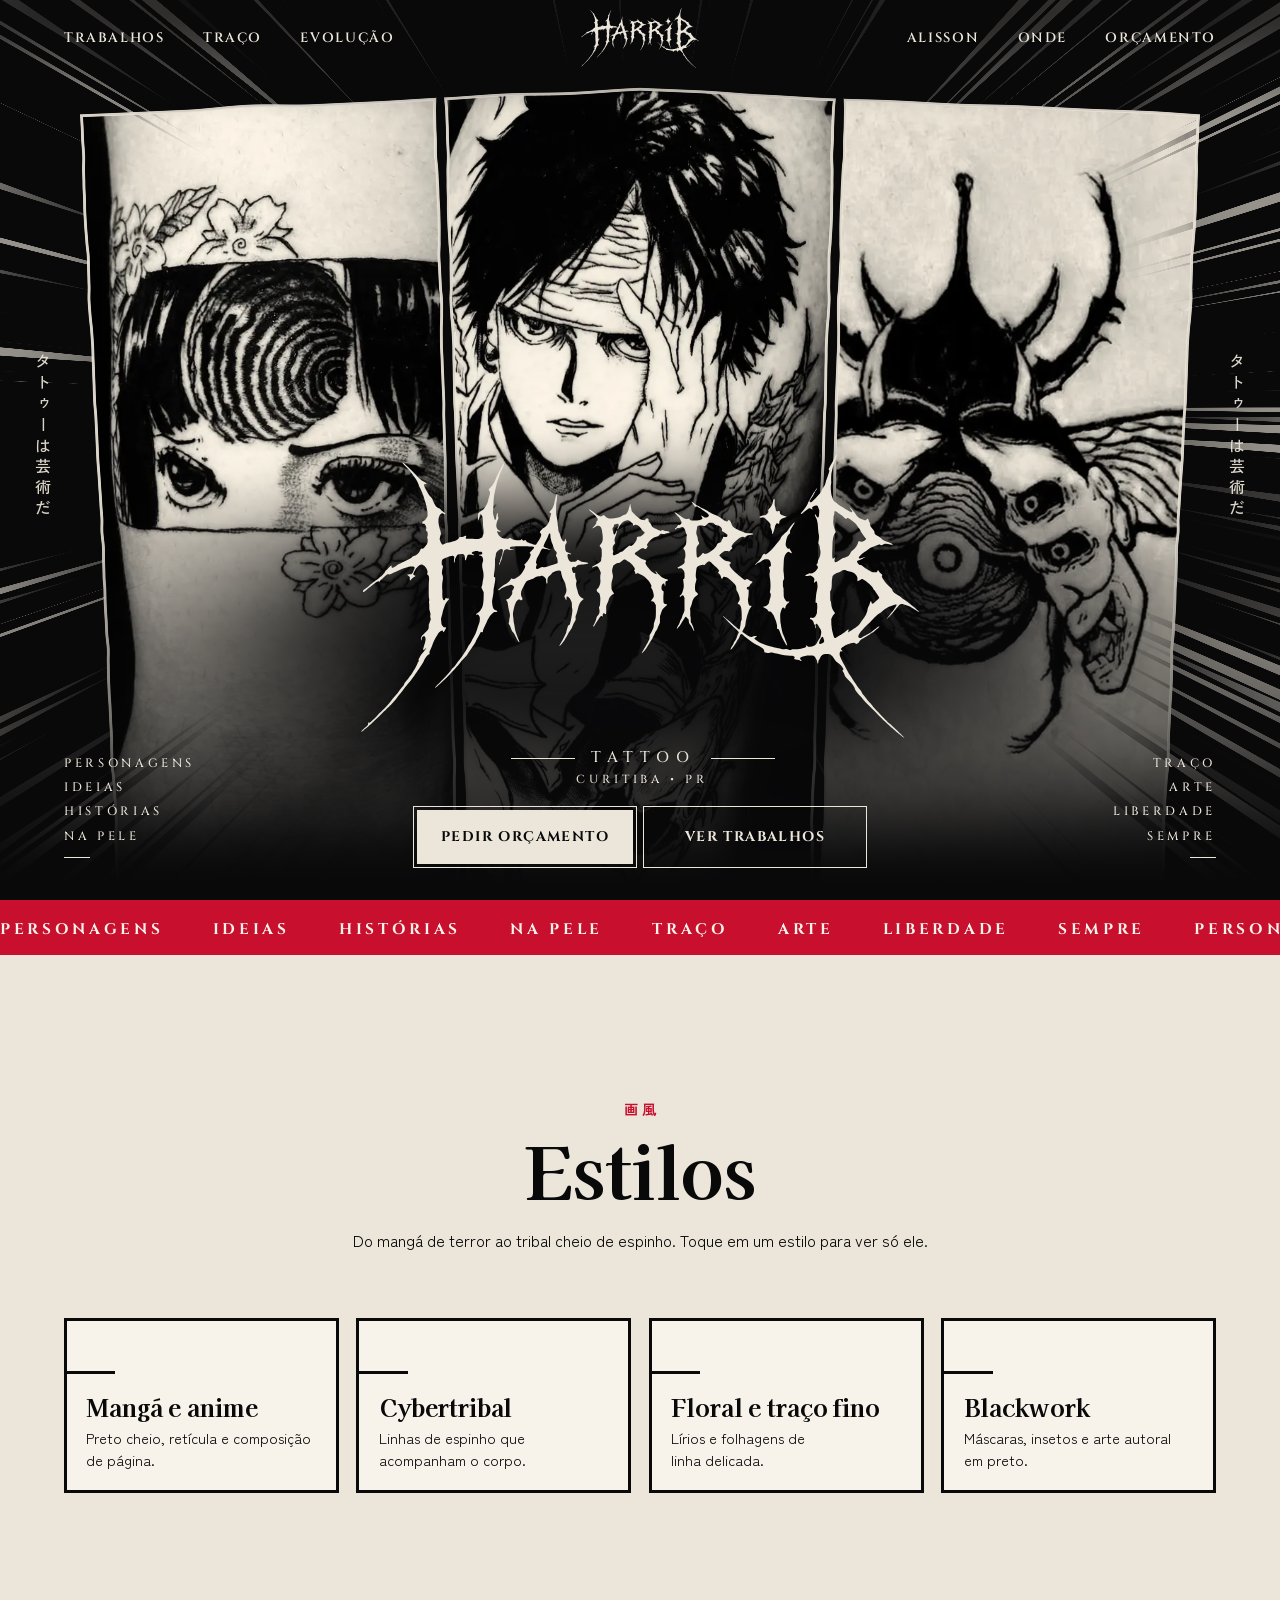
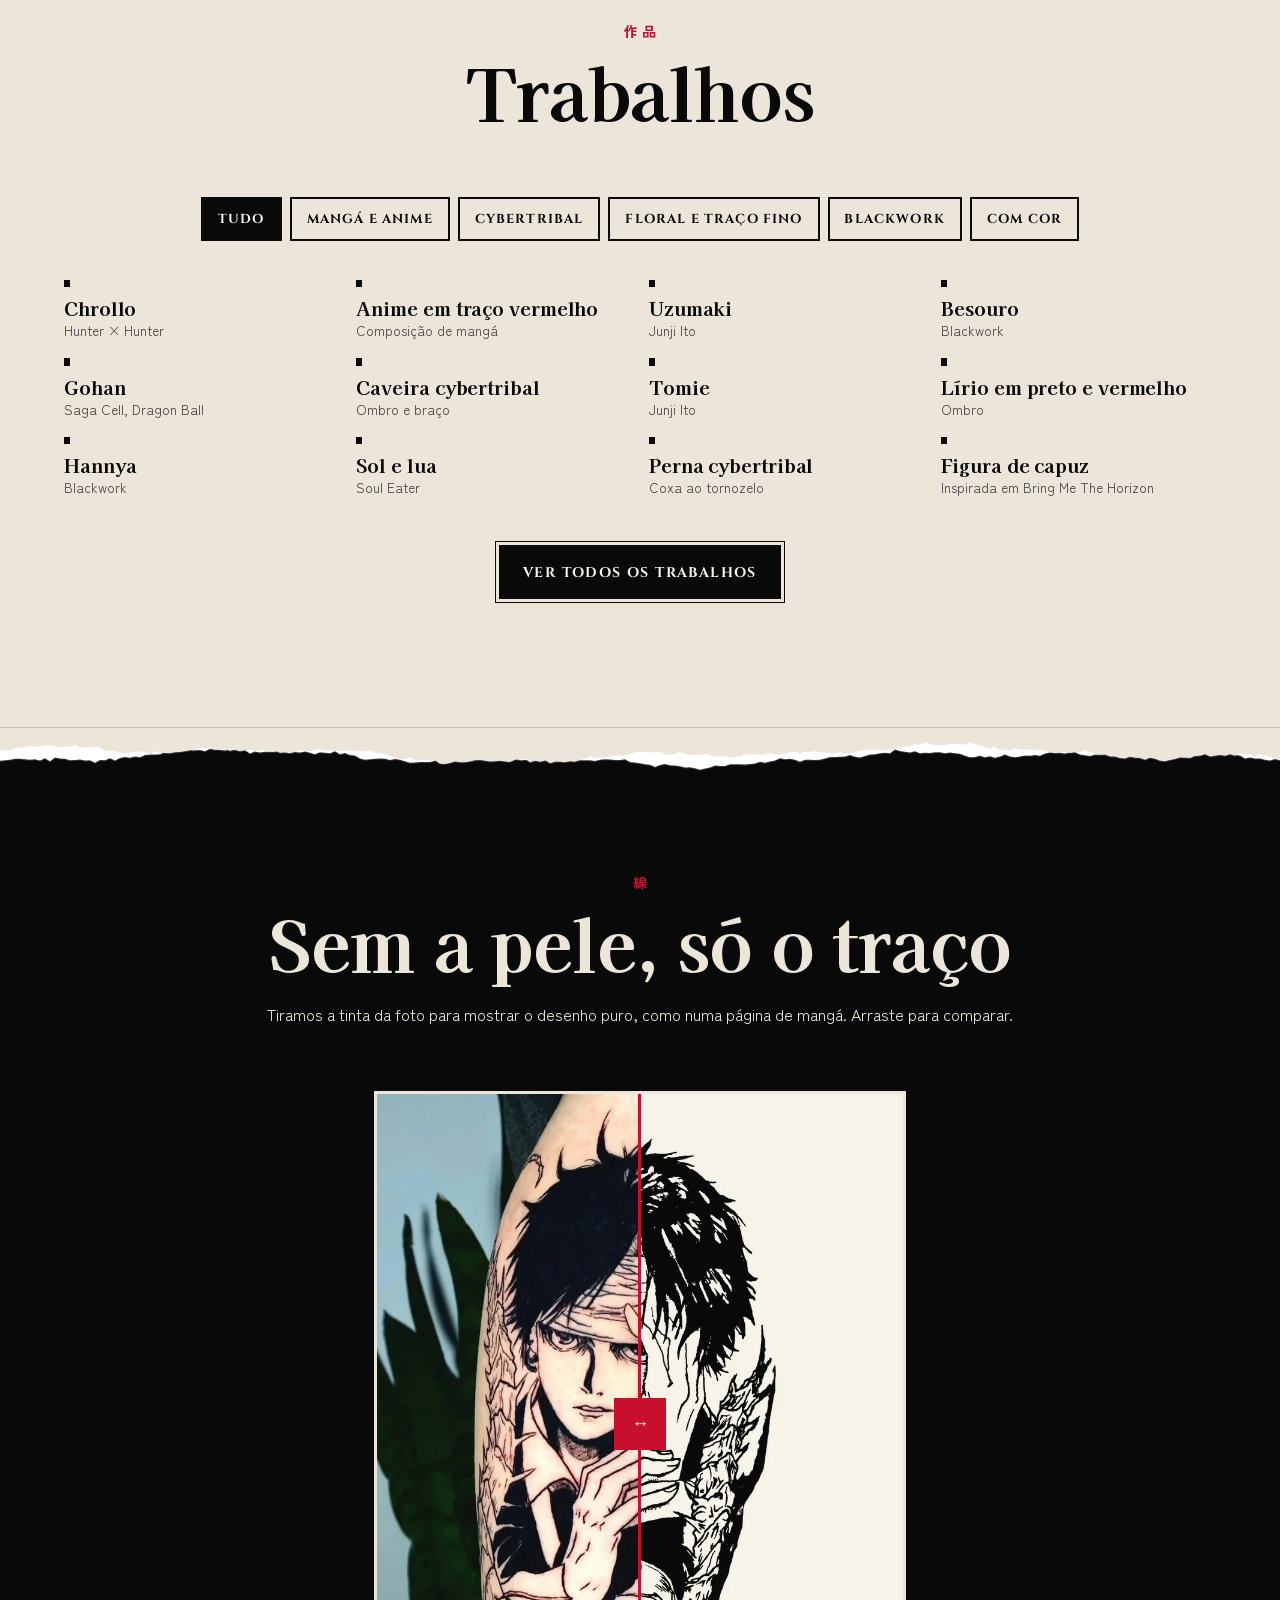
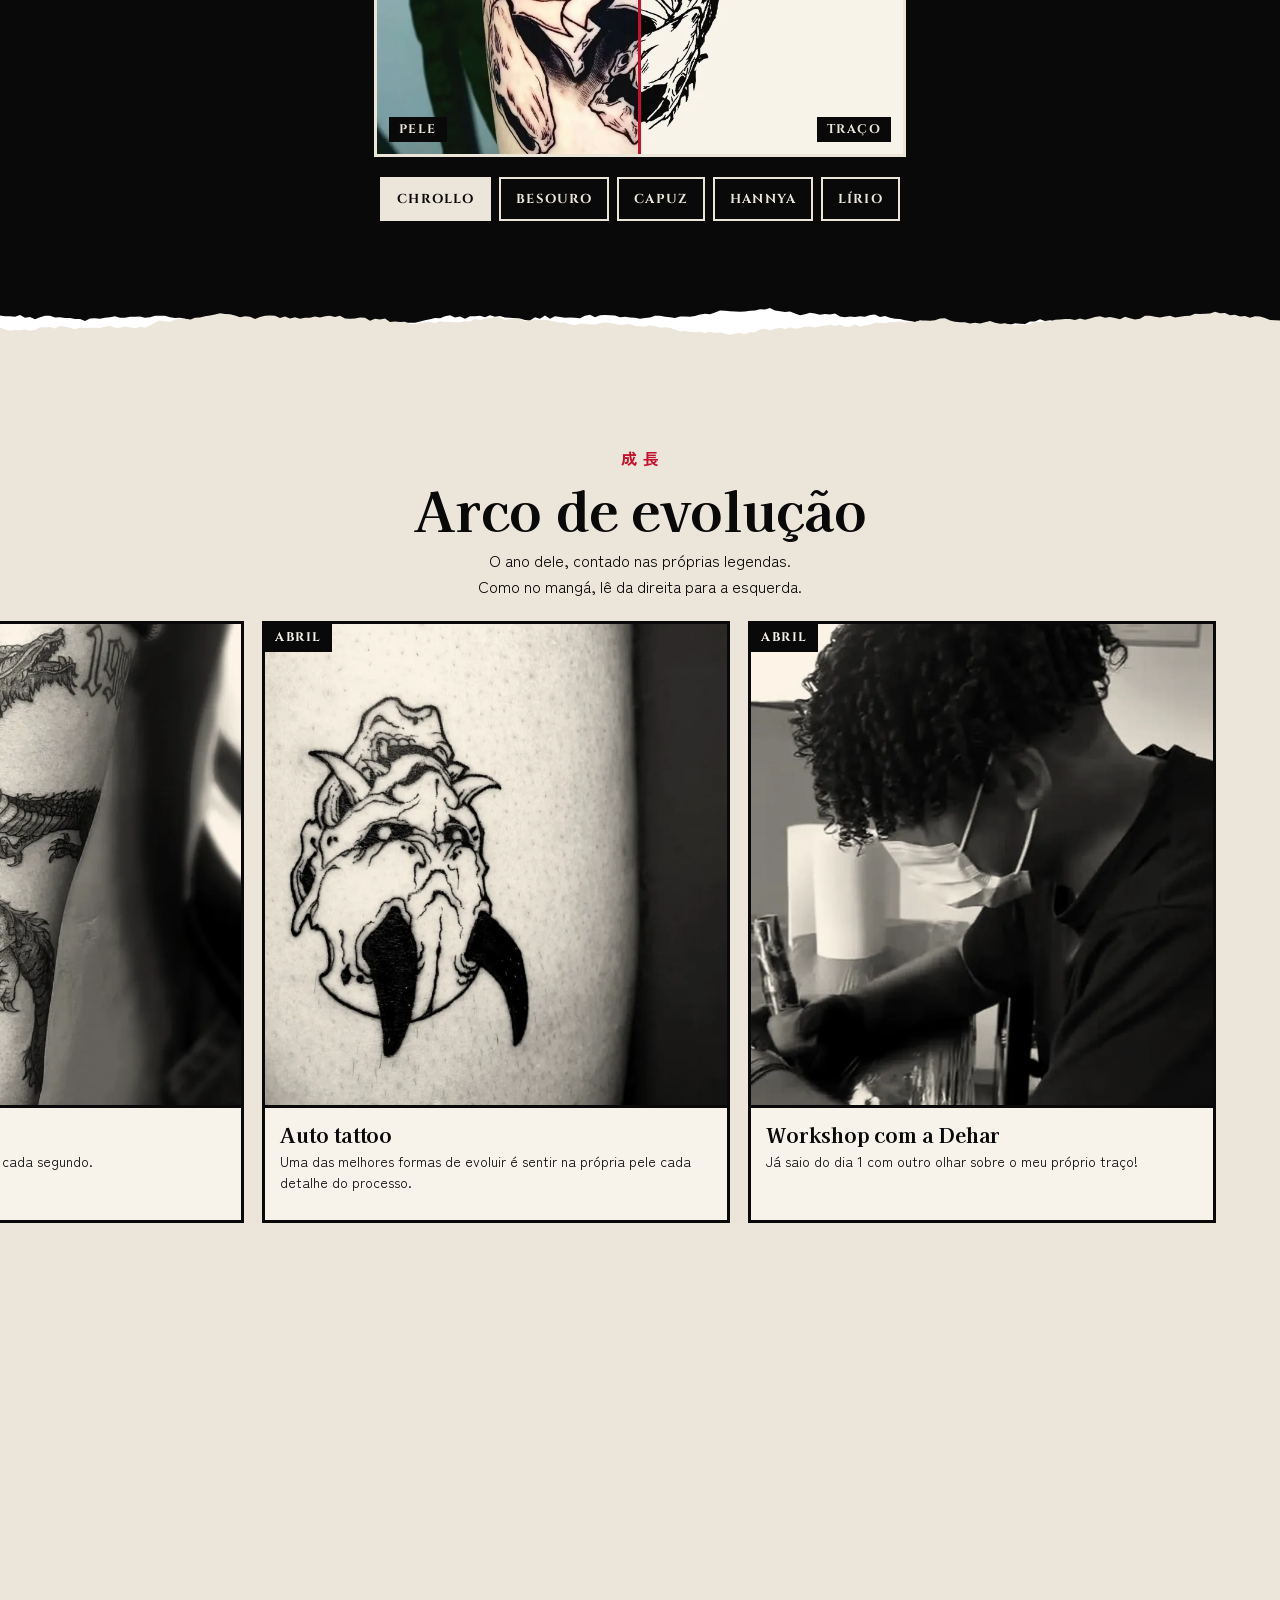
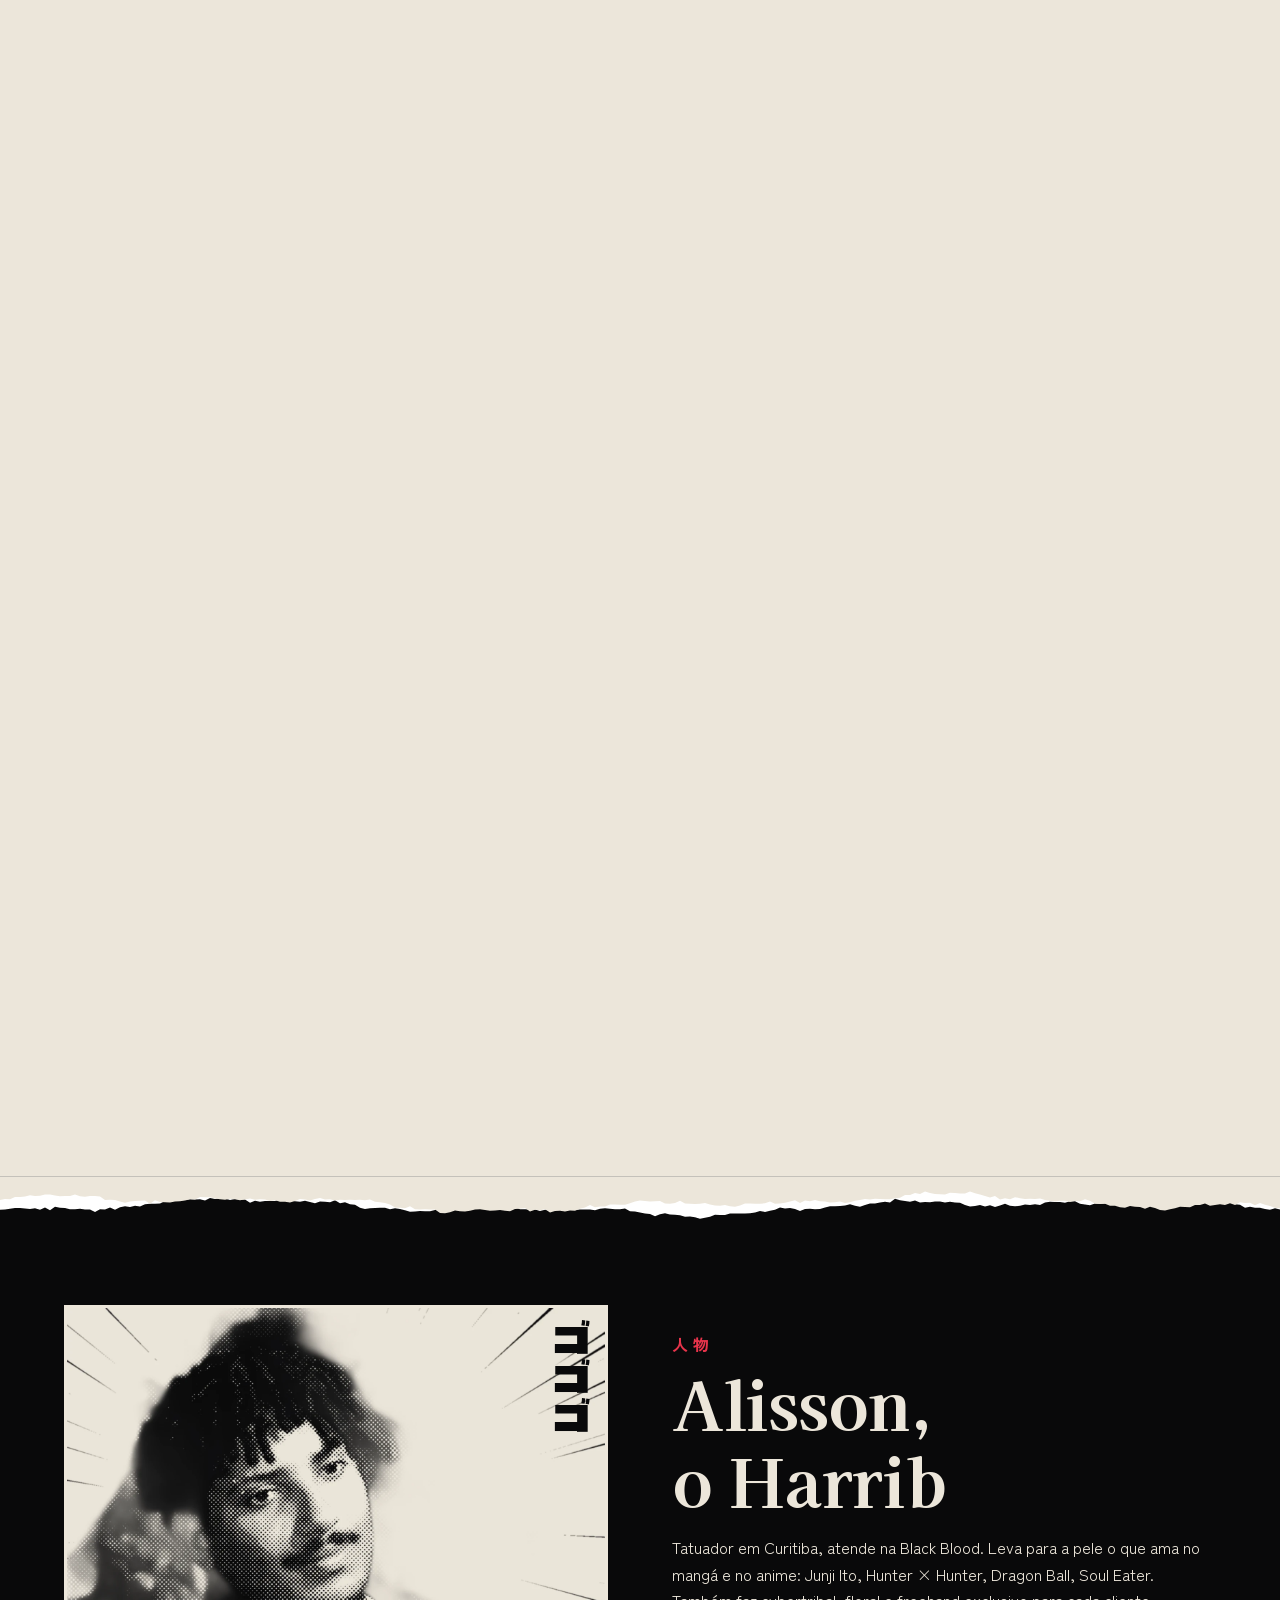
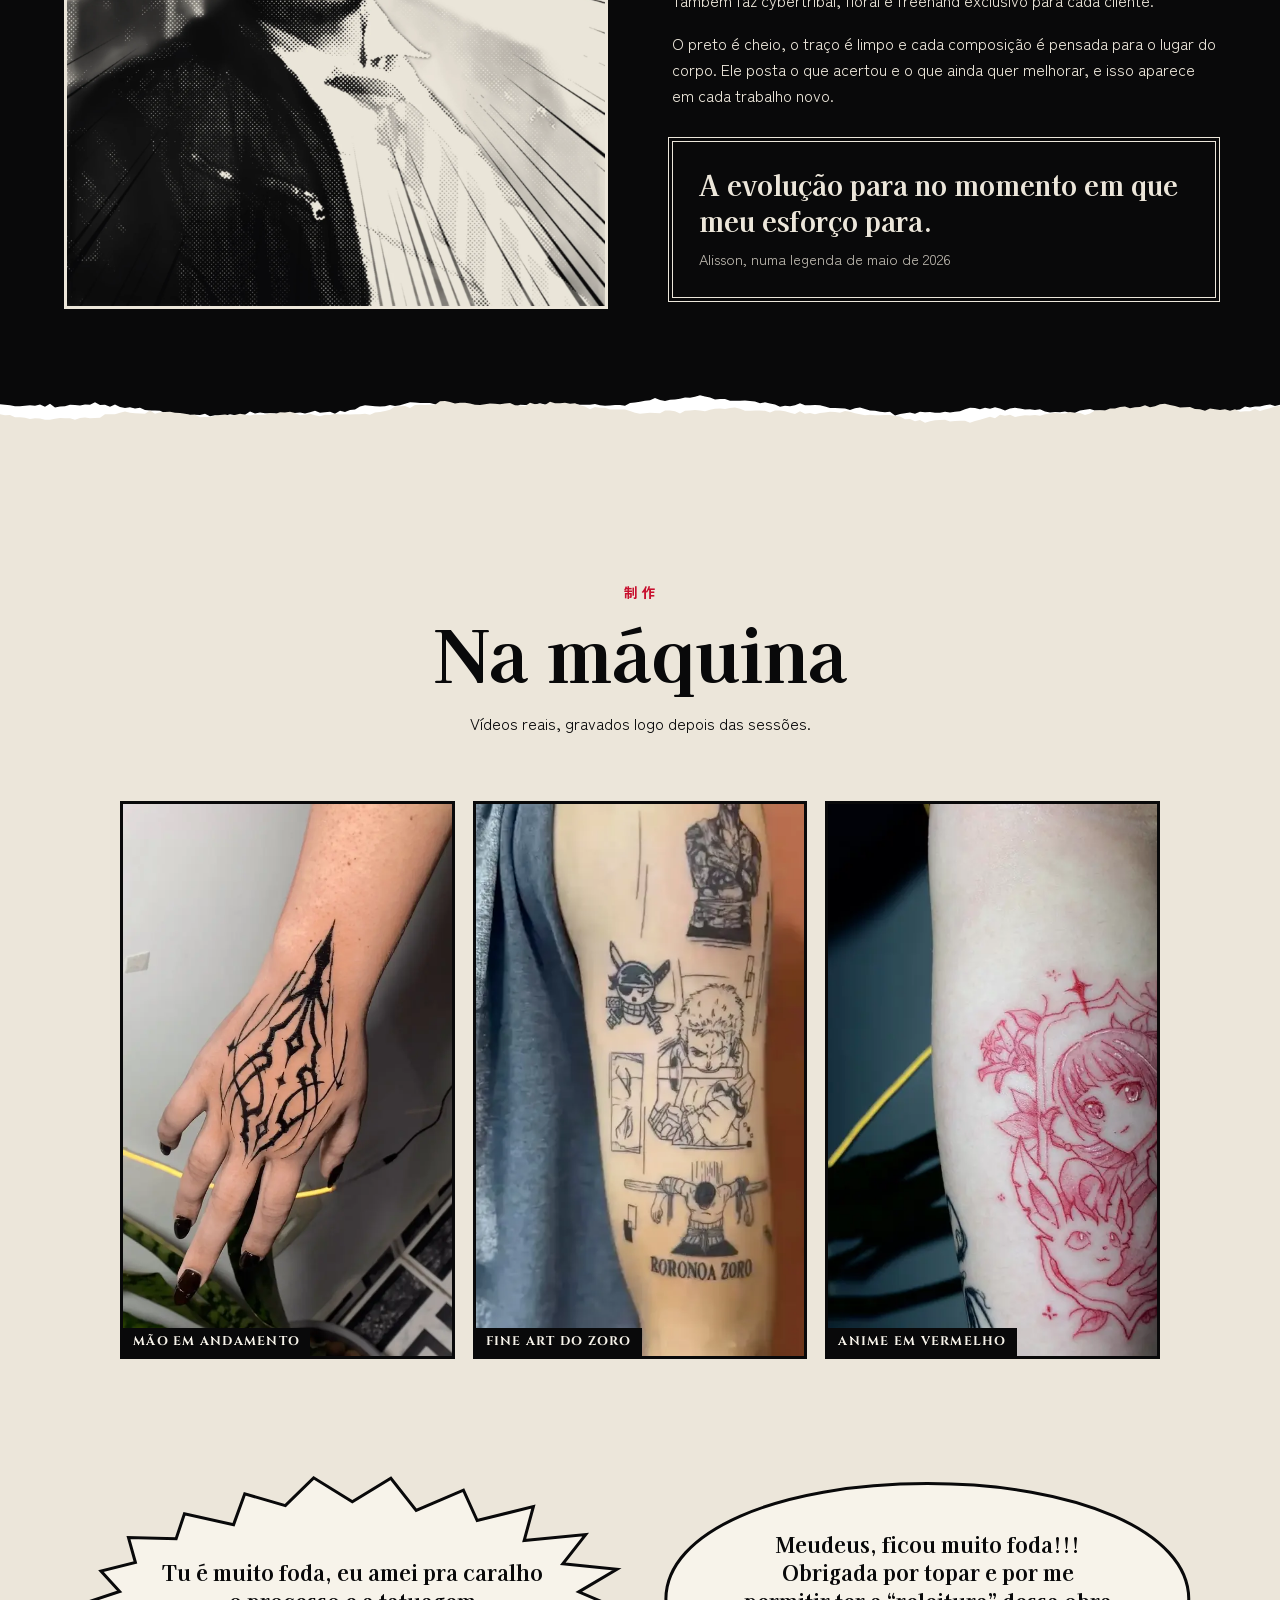
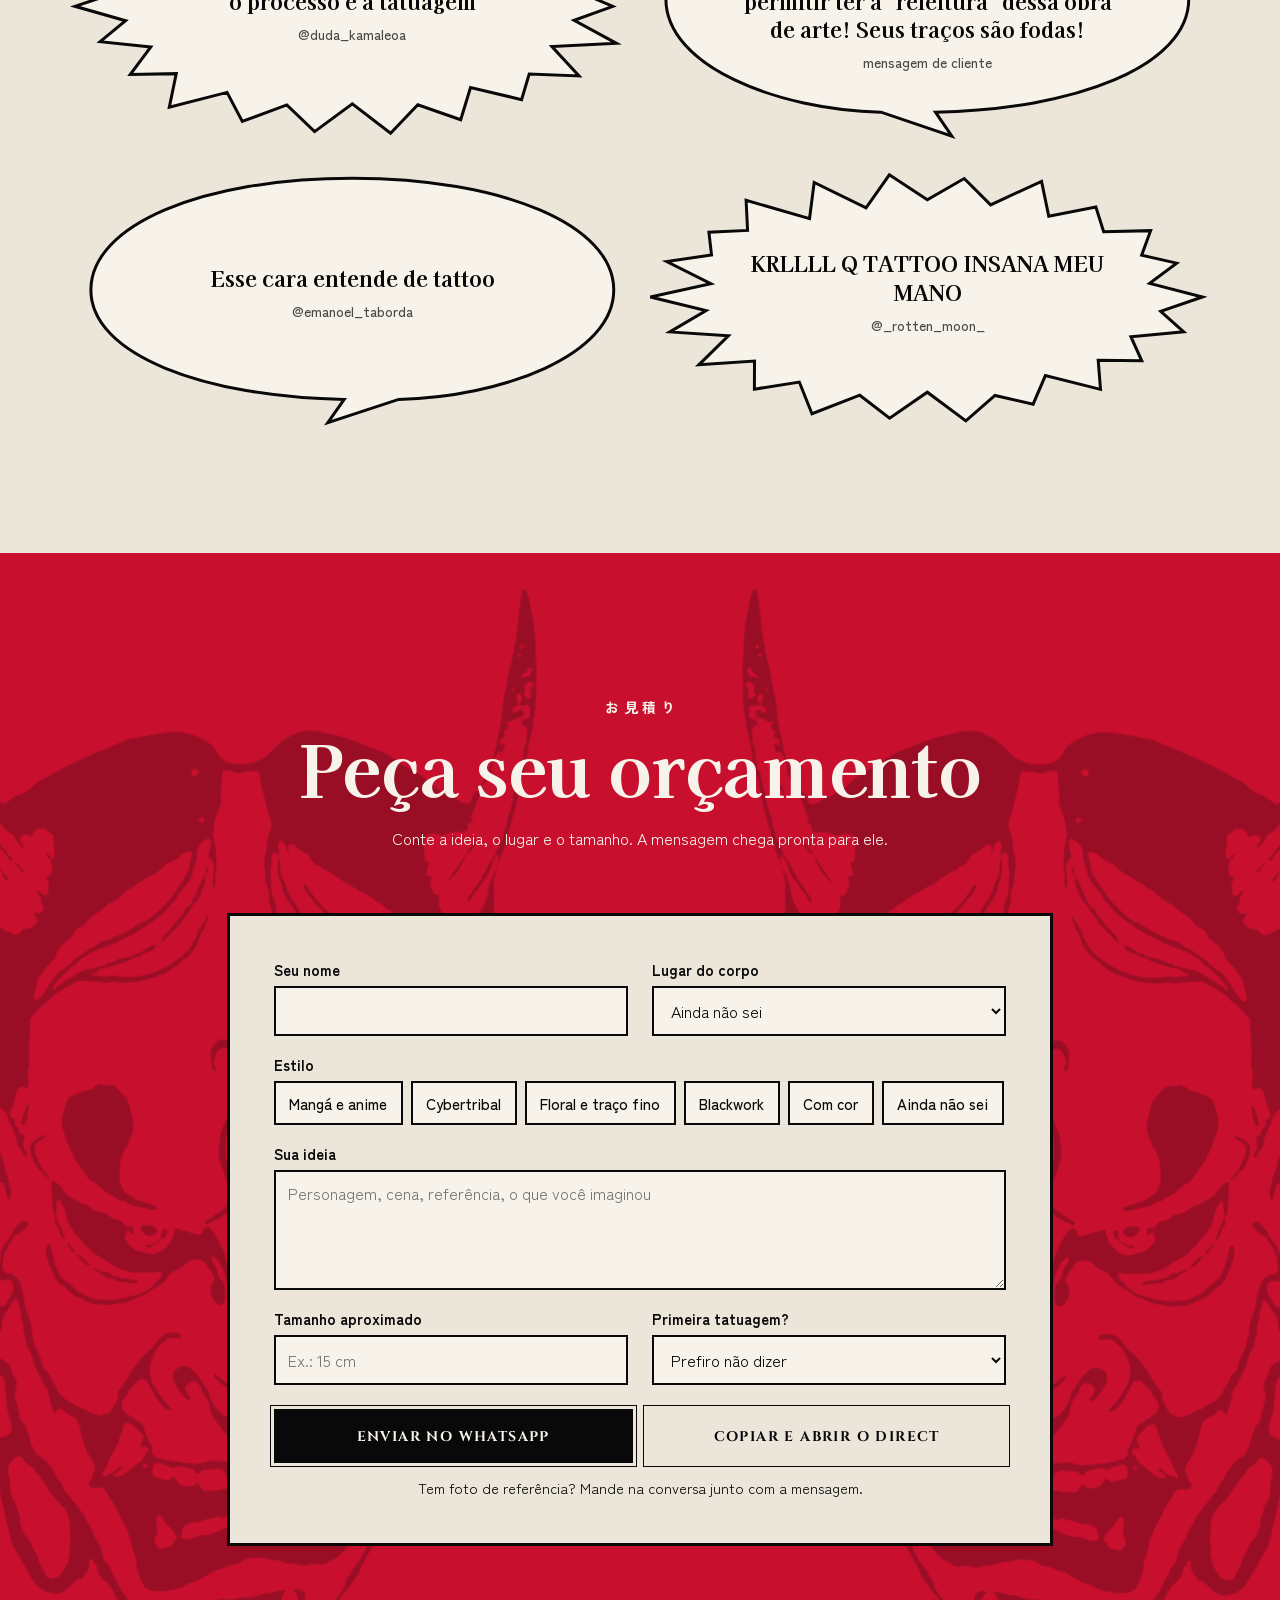
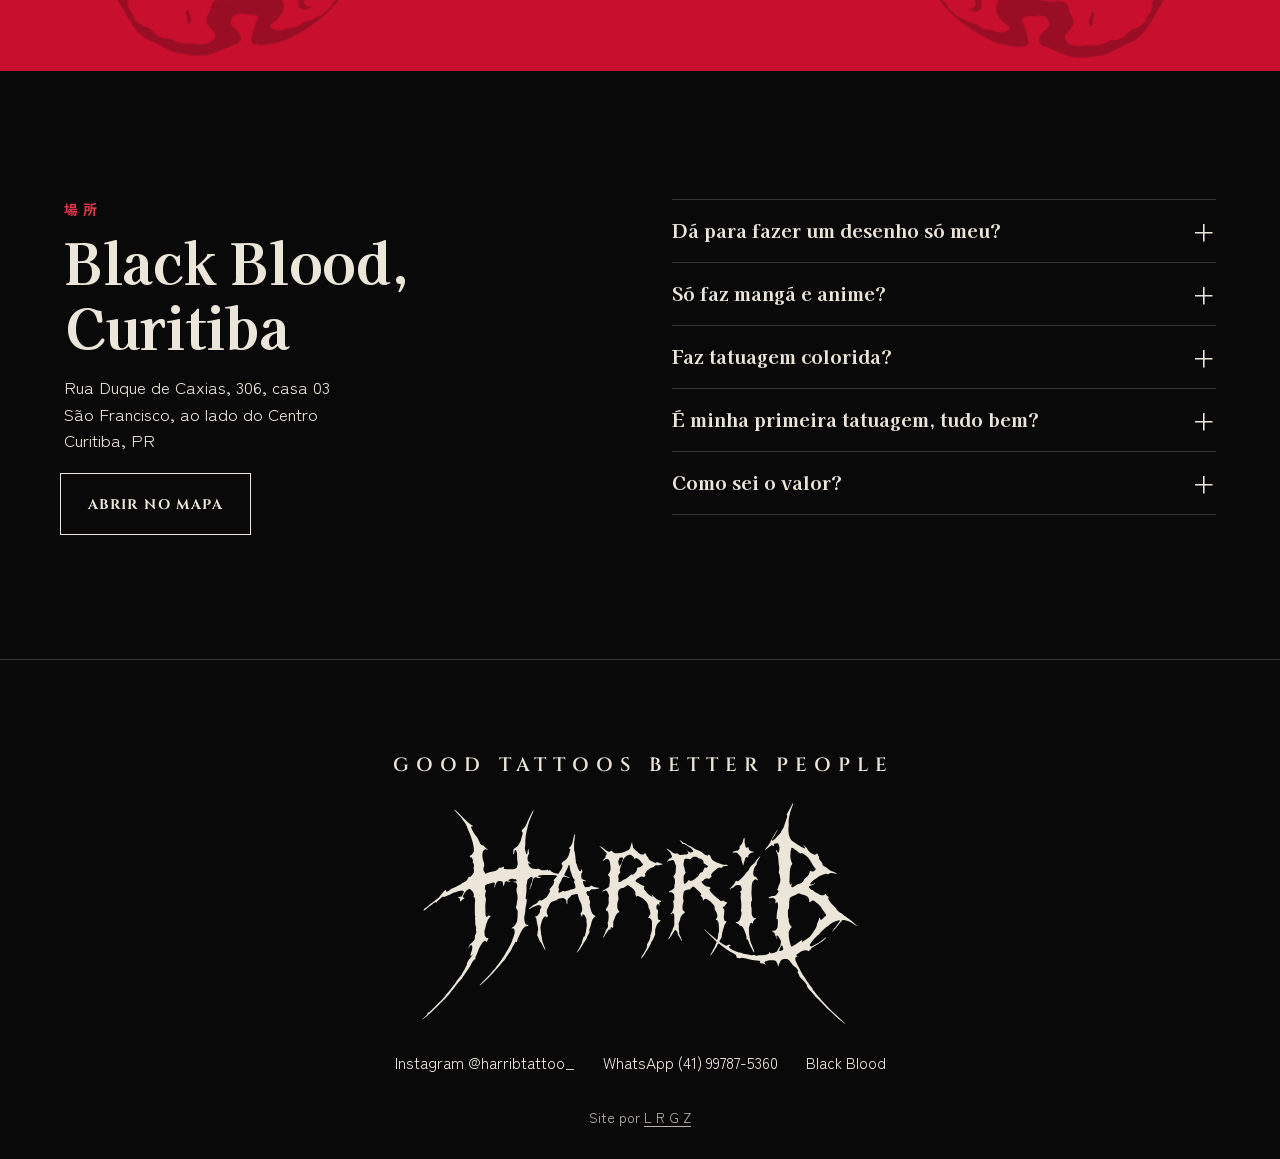
==== commit 97a659f3: "Hero em tempo contínuo: acompanha a tela no computador, MP4 a 60 fps no toque Co-Authored-By: Claude" ====
--- a/index.html
+++ b/index.html
@@ -15,7 +15,7 @@
 <meta property="og:type" content="website">
 <link rel="preload" href="assets/fonts/kaisei-800.woff2" as="font" type="font/woff2" crossorigin>
 <link rel="preload" href="assets/fonts/zen-400.woff2" as="font" type="font/woff2" crossorigin>
-<link rel="stylesheet" href="assets/css/site.css?v=1793913071">
+<link rel="stylesheet" href="assets/css/site.css?v=1793915161">
 <script>document.documentElement.classList.add('js')</script>
 </head>
 <body>
@@ -208,7 +208,7 @@
 </div>
 
 <script>window.HARRIB={"whats":"5541997875360","t":{"chrollo":{"t":"Chrollo","n":"Hunter × Hunter","q":"A primeira de HxH. Estou bem feliz com esse resultado!","c":"manga","m":[{"a":"002_0"},{"a":"002_1"},{"a":"002_2","v":1}]},"vermelha":{"t":"Anime em traço vermelho","n":"Composição de mangá","q":"Eu adoro fazer esses projetos de anime/mangá, e a composição desse ficou demais!","c":"manga","m":[{"a":"001_0"},{"a":"001_1","v":1}]},"uzumaki":{"t":"Uzumaki","n":"Junji Ito","q":"Mais uma de Junji Ito, esse trabalho foi bem satisfatório de fazer e eu amo esse estilo mangá.","c":"manga","m":[{"a":"011_0"},{"a":"011_1","v":1}]},"besouro":{"t":"Besouro","n":"Blackwork","q":"Que fusão insana!!","c":"black","m":[{"a":"003_0"},{"a":"003_1","v":1}]},"gohan":{"t":"Gohan","n":"Saga Cell, Dragon Ball","q":"Fazer tatuagens no estilo mangá/anime está sendo uma experiência muito boa, dessa vez um Gohan da saga Cell.","c":"manga","m":[{"a":"010_0"},{"a":"010_1","v":1}]},"caveira":{"t":"Caveira cybertribal","n":"Ombro e braço","q":"Extremamente satisfeito com esse resultado.","c":"cyber","m":[{"a":"006_0"},{"a":"006_1","v":1}]},"tomie":{"t":"Tomie","n":"Junji Ito","q":"Tomie de Junji Ito, eu sempre quis tatuar essa arte!","c":"manga","m":[{"a":"013_0"}]},"lirio":{"t":"Lírio em preto e vermelho","n":"Ombro","q":"Que tattoo boa de fazer! A sessão foi ótima e a arte me agradou muito.","c":"floral","m":[{"a":"015_1"},{"a":"015_0"},{"a":"015_2","v":1}]},"hannya":{"t":"Hannya","n":"Blackwork","q":"A evolução para no momento em que meu esforço para.","c":"black","m":[{"a":"018_1"},{"a":"018_0"}]},"soul":{"t":"Sol e lua","n":"Soul Eater","q":"Essa tattoo foi premiação na Batalha da Meno.","c":"manga","m":[{"a":"009_0"},{"a":"009_1","v":1}]},"perna":{"t":"Perna cybertribal","n":"Coxa ao tornozelo","q":"Foi um trabalho de muitas horas mas que valeu cada minuto.","c":"cyber","m":[{"a":"017_1"},{"a":"017_0"},{"a":"017_2","v":1}]},"capuz":{"t":"Figura de capuz","n":"Inspirada em Bring Me The Horizon","q":"Tattoo inspirada em Bring Me The Horizon.","c":"black","m":[{"a":"019_0"},{"a":"019_1","v":1}]},"caveiraflor":{"t":"Caveira e flores","n":"Coxa","q":"A arte é linda e todo o tempo dedicado nela valeu cada segundo.","c":"floral","m":[{"a":"014_0"},{"a":"014_1","v":1}]},"zoro":{"t":"Zoro","n":"One Piece","q":"Fine art do Zoro.","c":"manga","m":[{"a":"034_1"},{"a":"034_0","v":1}]},"freehand":{"t":"Primeiro freehand","n":"Antebraço","q":"Saber que é exclusiva tanto pra mim quanto pro meu cliente é uma sensação indescritível!","c":"cyber","m":[{"a":"024_0"},{"a":"024_1","v":1},{"a":"024_2","v":1}]},"mao":{"t":"Mão cybertribal","n":"Projeto em andamento","q":"Apesar de não estar pronto, está sendo um dos projetos mais bonitos que já fiz. Postei porque sou ansioso kkkkkk","c":"cyber","m":[{"a":"007_0","v":1}]},"lirios":{"t":"Lírios","n":"Floral em traço fino","q":"Estou adorando fazer o estilo floral, além de ser muito elegante, é uma ótima forma de desenvolver melhor meu traço.","c":"floral","m":[{"a":"012_0"},{"a":"012_1","v":1}]},"cordeiro":{"t":"Cordeiro","n":"Cult of the Lamb","q":"Trabalhar com um pouco de cor além do preto é muito bom também, e é uma das minhas favoritas agora.","c":"cor","m":[{"a":"020_0"},{"a":"020_2"},{"a":"020_1","v":1}]},"autoral":{"t":"Arte autoral","n":"Lembrança eternizada","q":"Essa tattoo é muito especial pra mim, tanto por ser uma arte autoral quanto pelo contexto da criação dela.","c":"cyber","m":[{"a":"016_0"},{"a":"016_1","v":1}]},"quatro":{"t":"Filigrana em 4 cores","n":"Antebraço","q":"Adorei essa tattoo, trabalhei com 4 cores e ela é bem delicada.","c":"cor","m":[{"a":"008_0"},{"a":"008_1"},{"a":"008_2"}]},"bobo":{"t":"Bobo da corte","n":"Primeira vez com agulha RS","q":"Foi um projeto de última hora mas foi incrível de se fazer!","c":"black","m":[{"a":"022_0"},{"a":"022_1","v":1}]},"dragao":{"t":"Dragão","n":"Primeira tattoo detalhada","q":"Foram horas de trabalho e valeu cada segundo.","c":"black","m":[{"a":"029_0"}]},"esqueleto":{"t":"Mão de esqueleto","n":"Avenged Sevenfold","q":"Tatuagens com traços delicados e finos é algo que eu quero fazer muito mais vezes.","c":"floral","m":[{"a":"032_0"}]},"capivara":{"t":"Capivara","n":"Vermelho e preto","q":"Tatuagens assim dão um charme muito legal.","c":"cor","m":[{"a":"033_0"},{"a":"033_1"},{"a":"033_2","v":1}]},"alquimia":{"t":"Círculo de transmutação","n":"Fullmetal","q":"Tattoo inspirada em Fullmetal.","c":"manga","m":[{"a":"027_0"}]}}};</script>
-<script src="assets/js/hero.js?v=1793913071"></script>
-<script src="assets/js/site.js?v=1793913071"></script>
+<script src="assets/js/hero.js?v=1793915161"></script>
+<script src="assets/js/site.js?v=1793915161"></script>
 </body>
 </html>
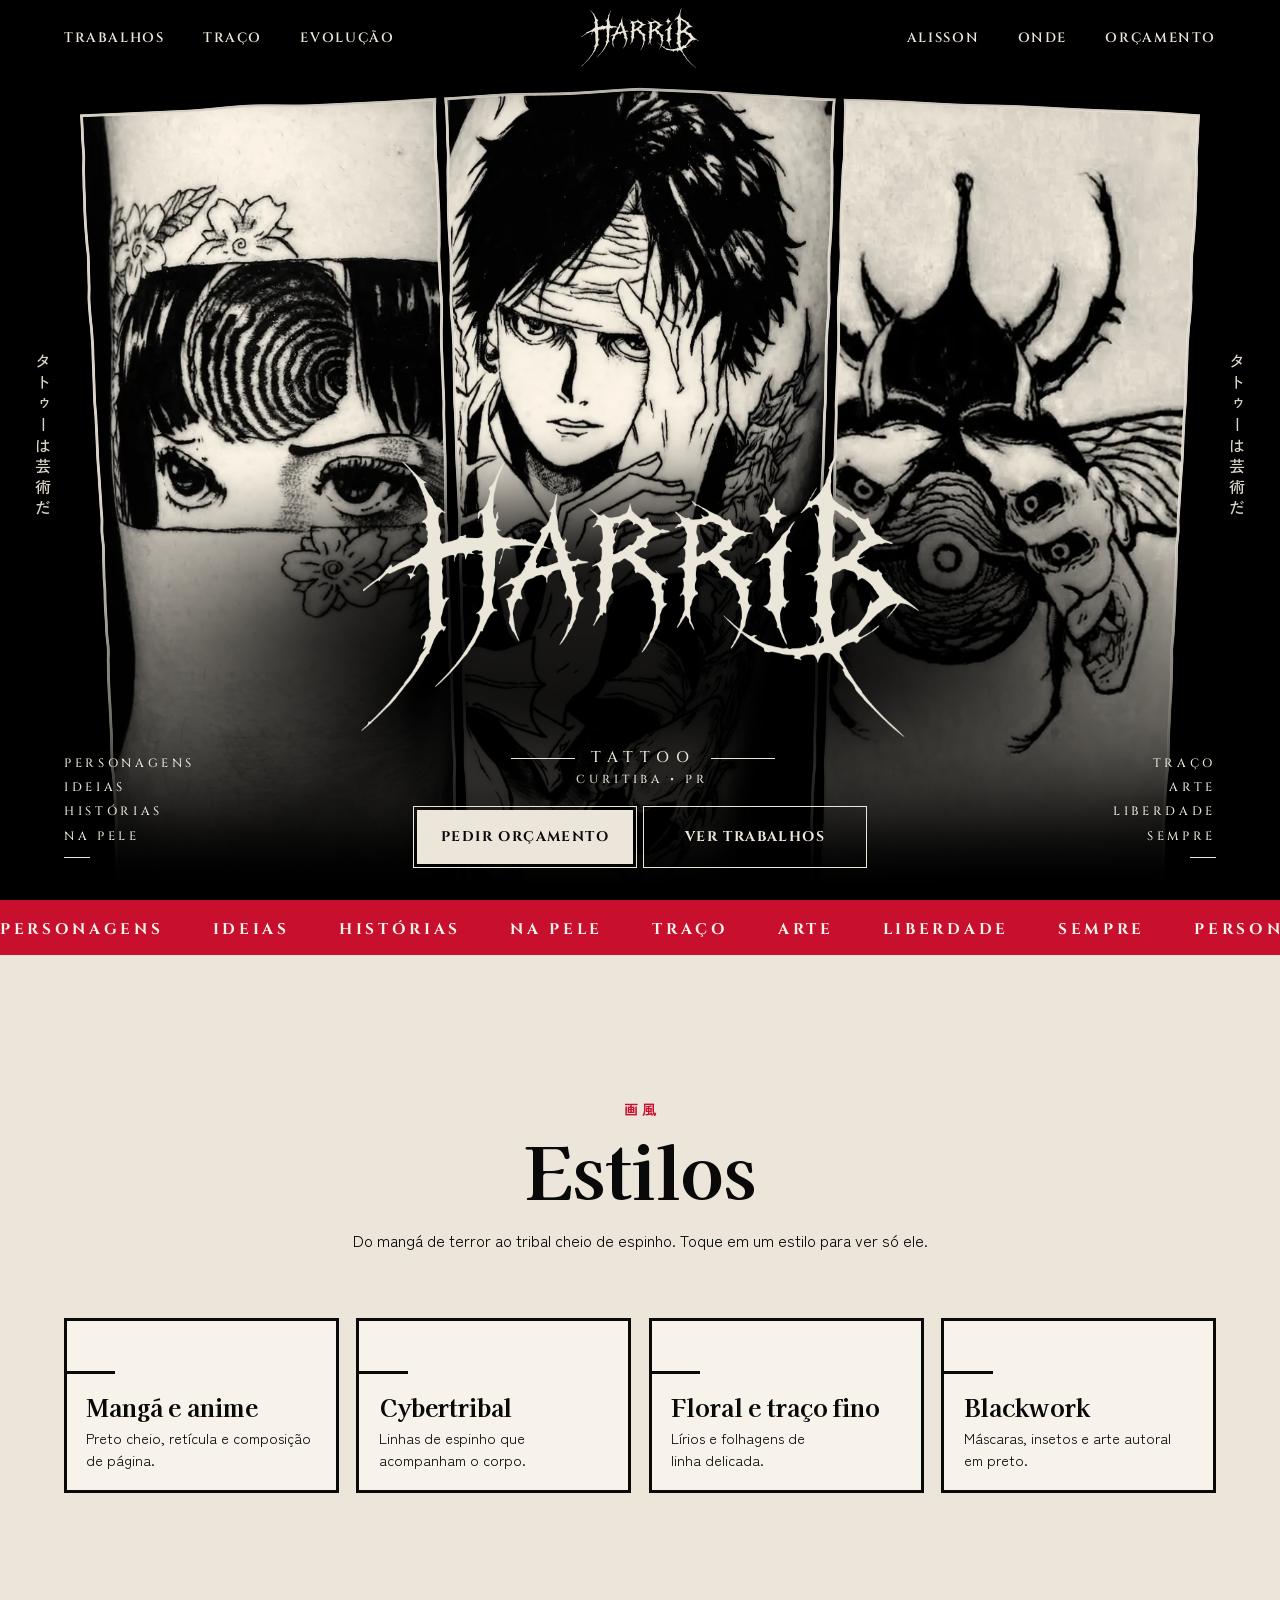
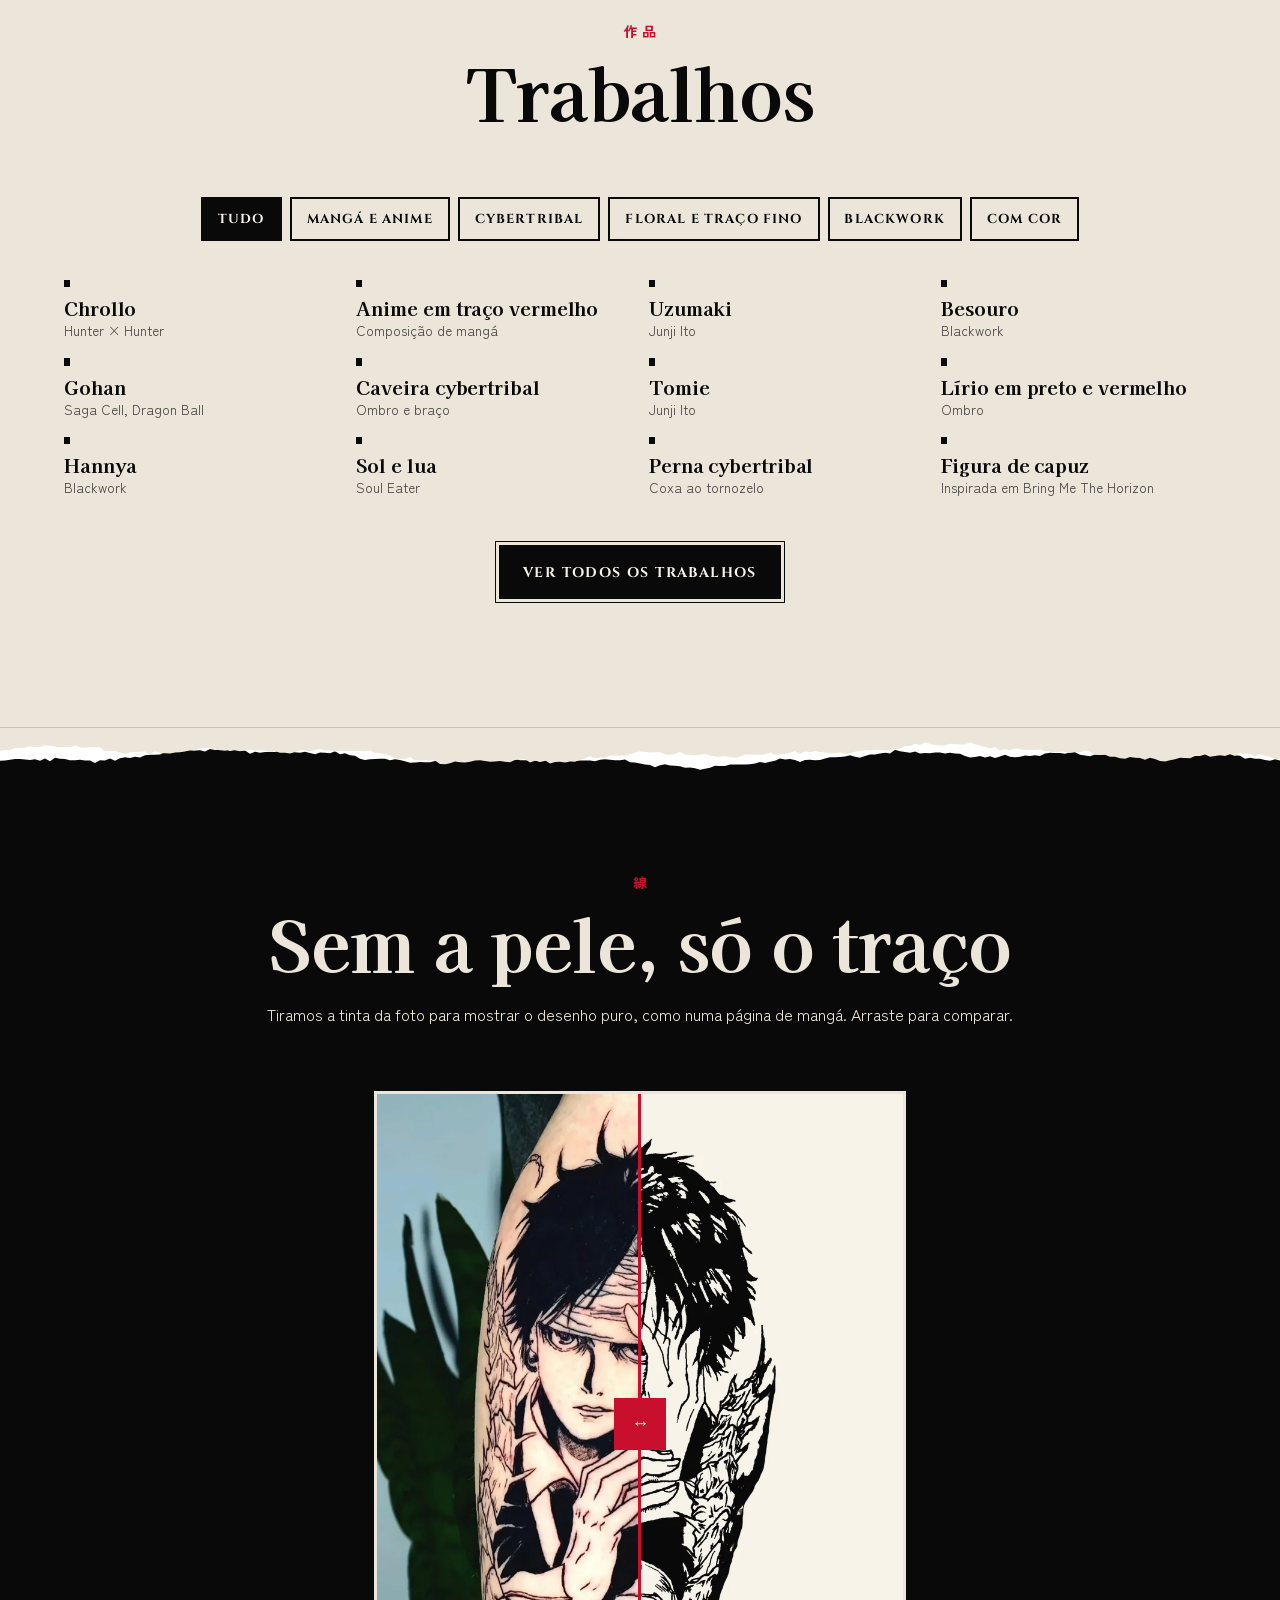
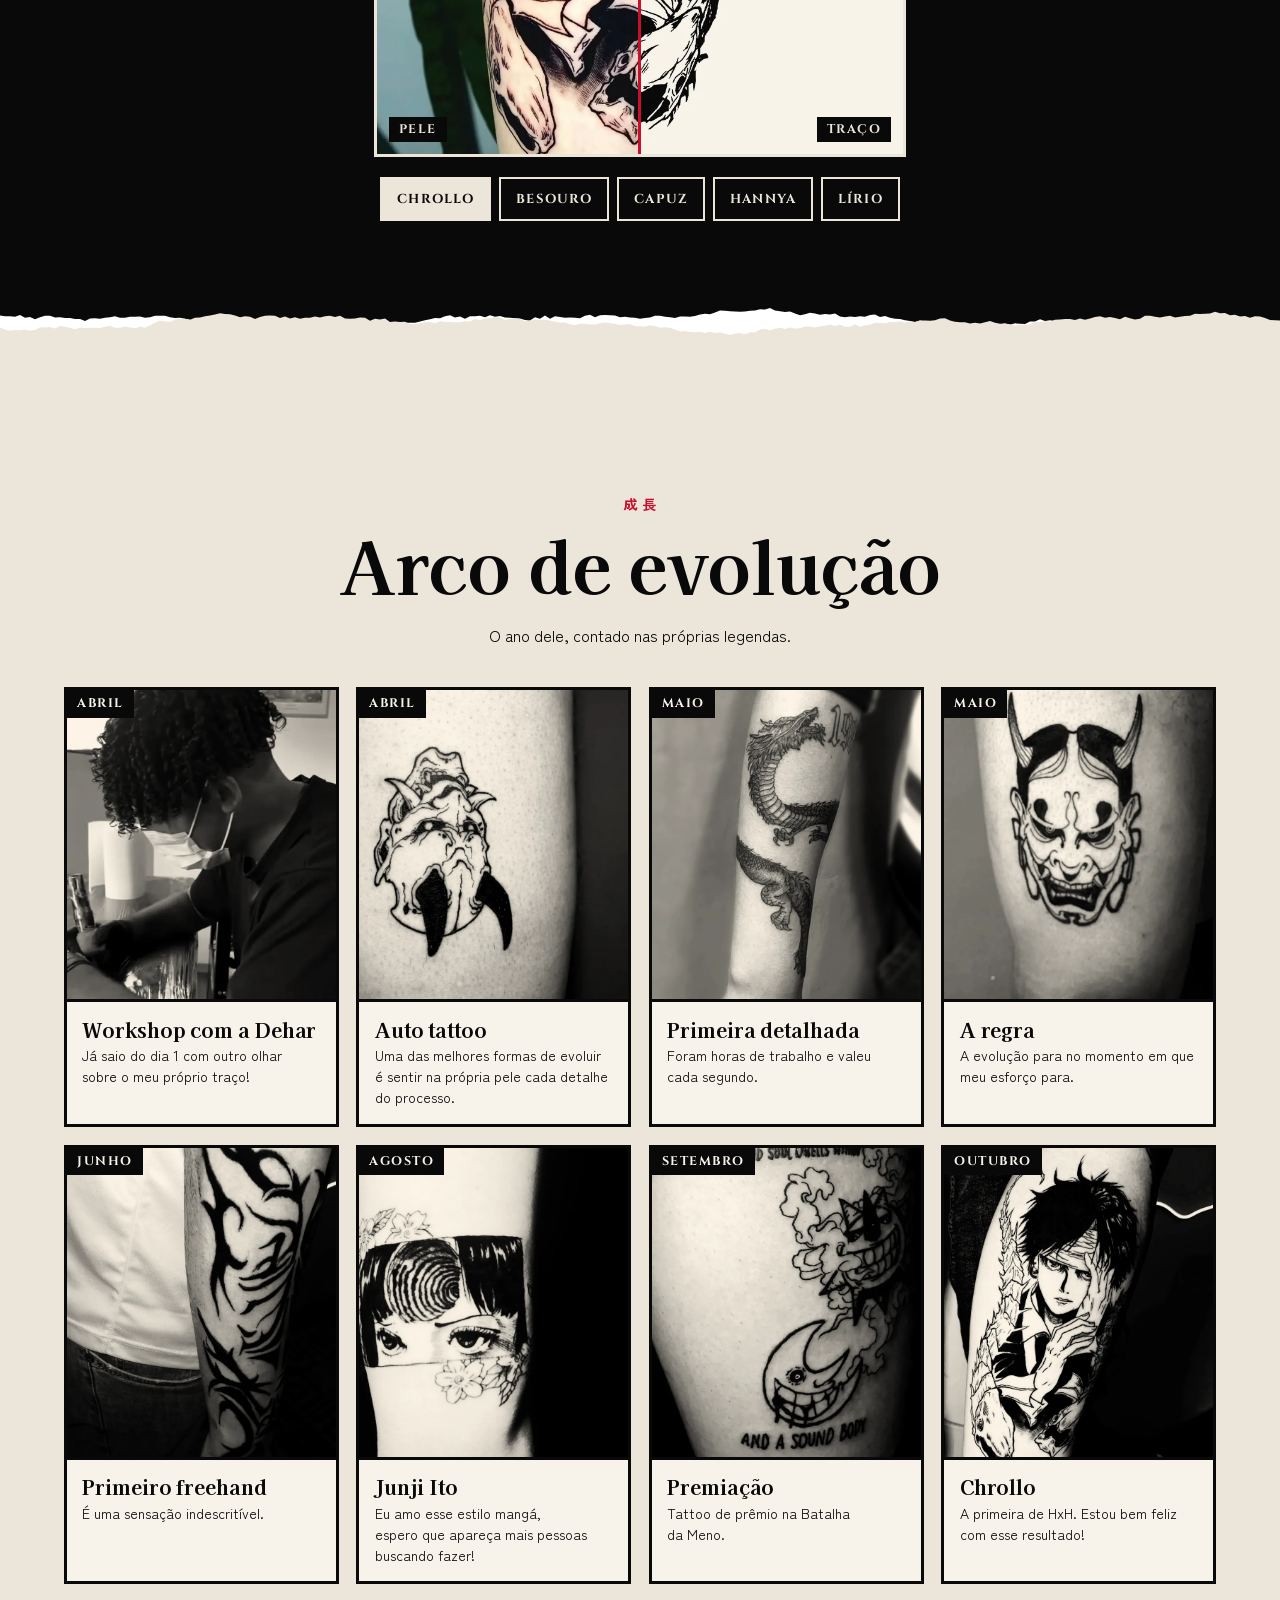
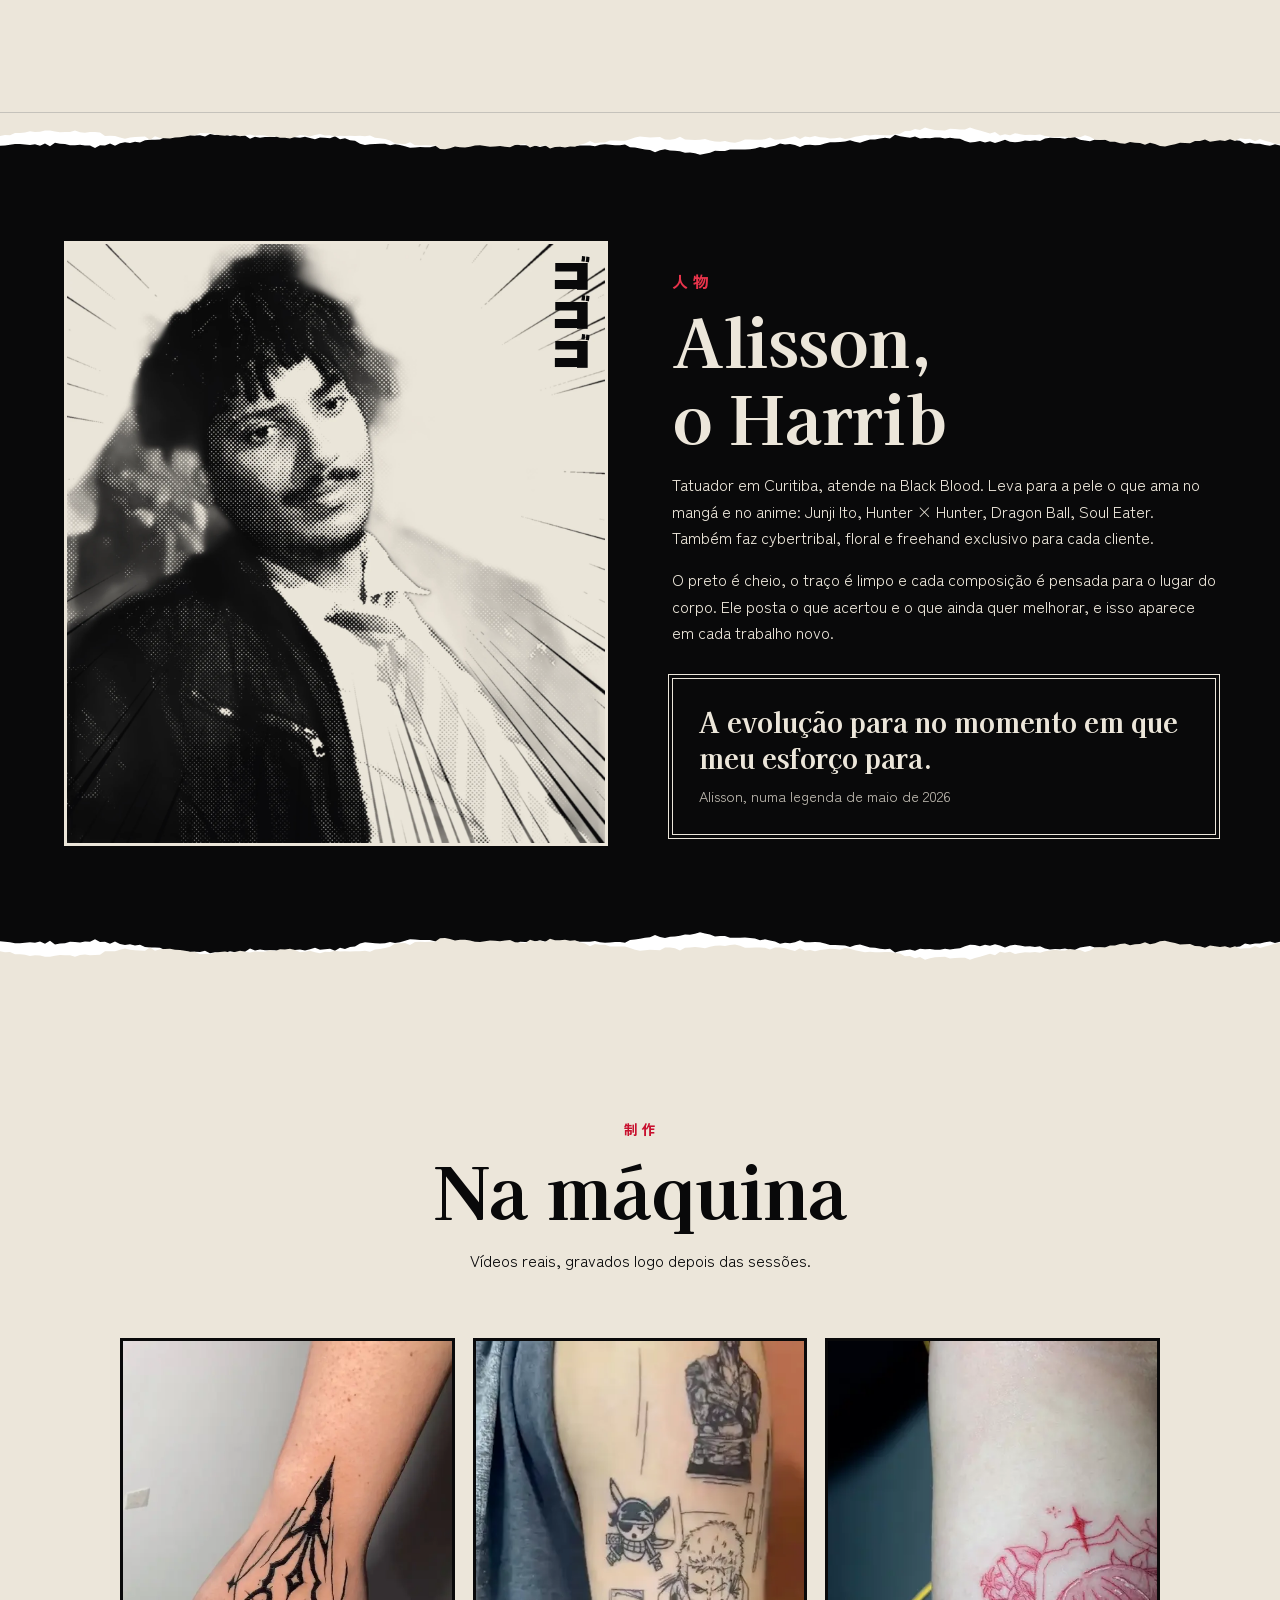
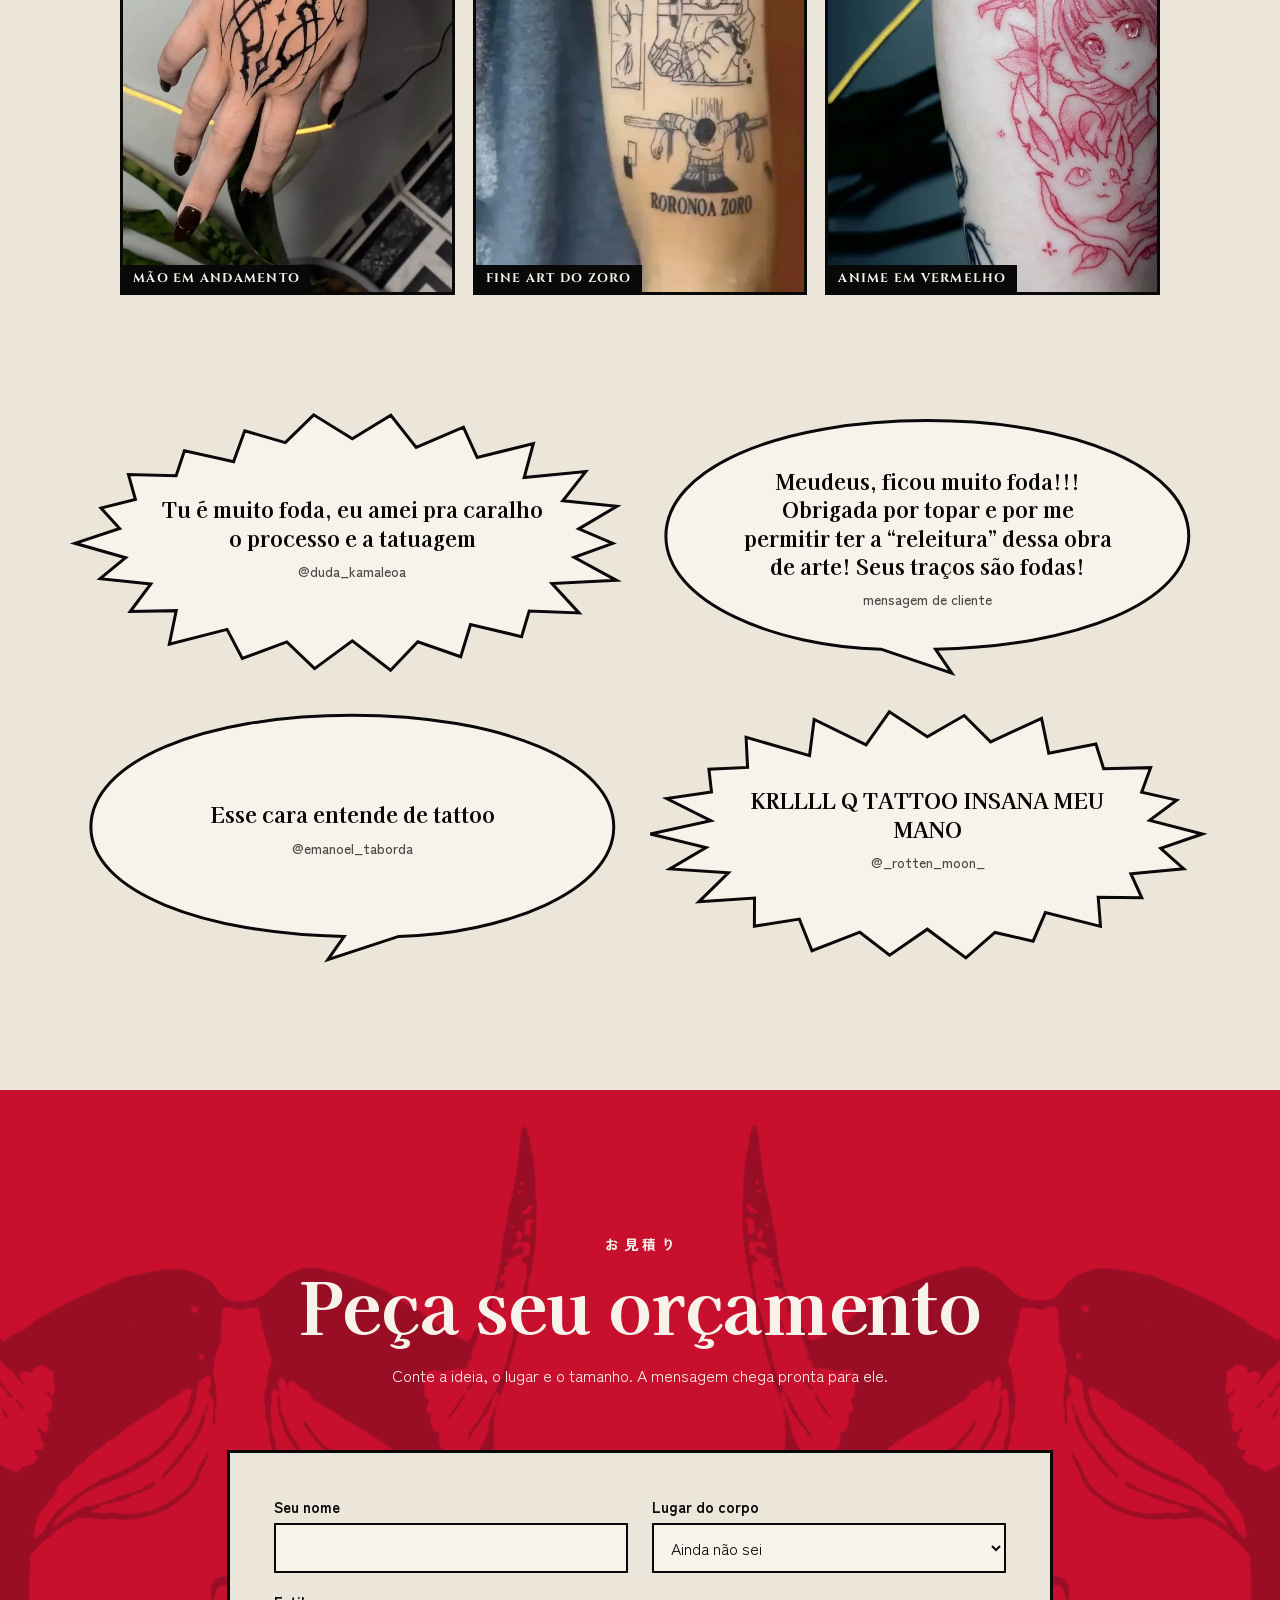
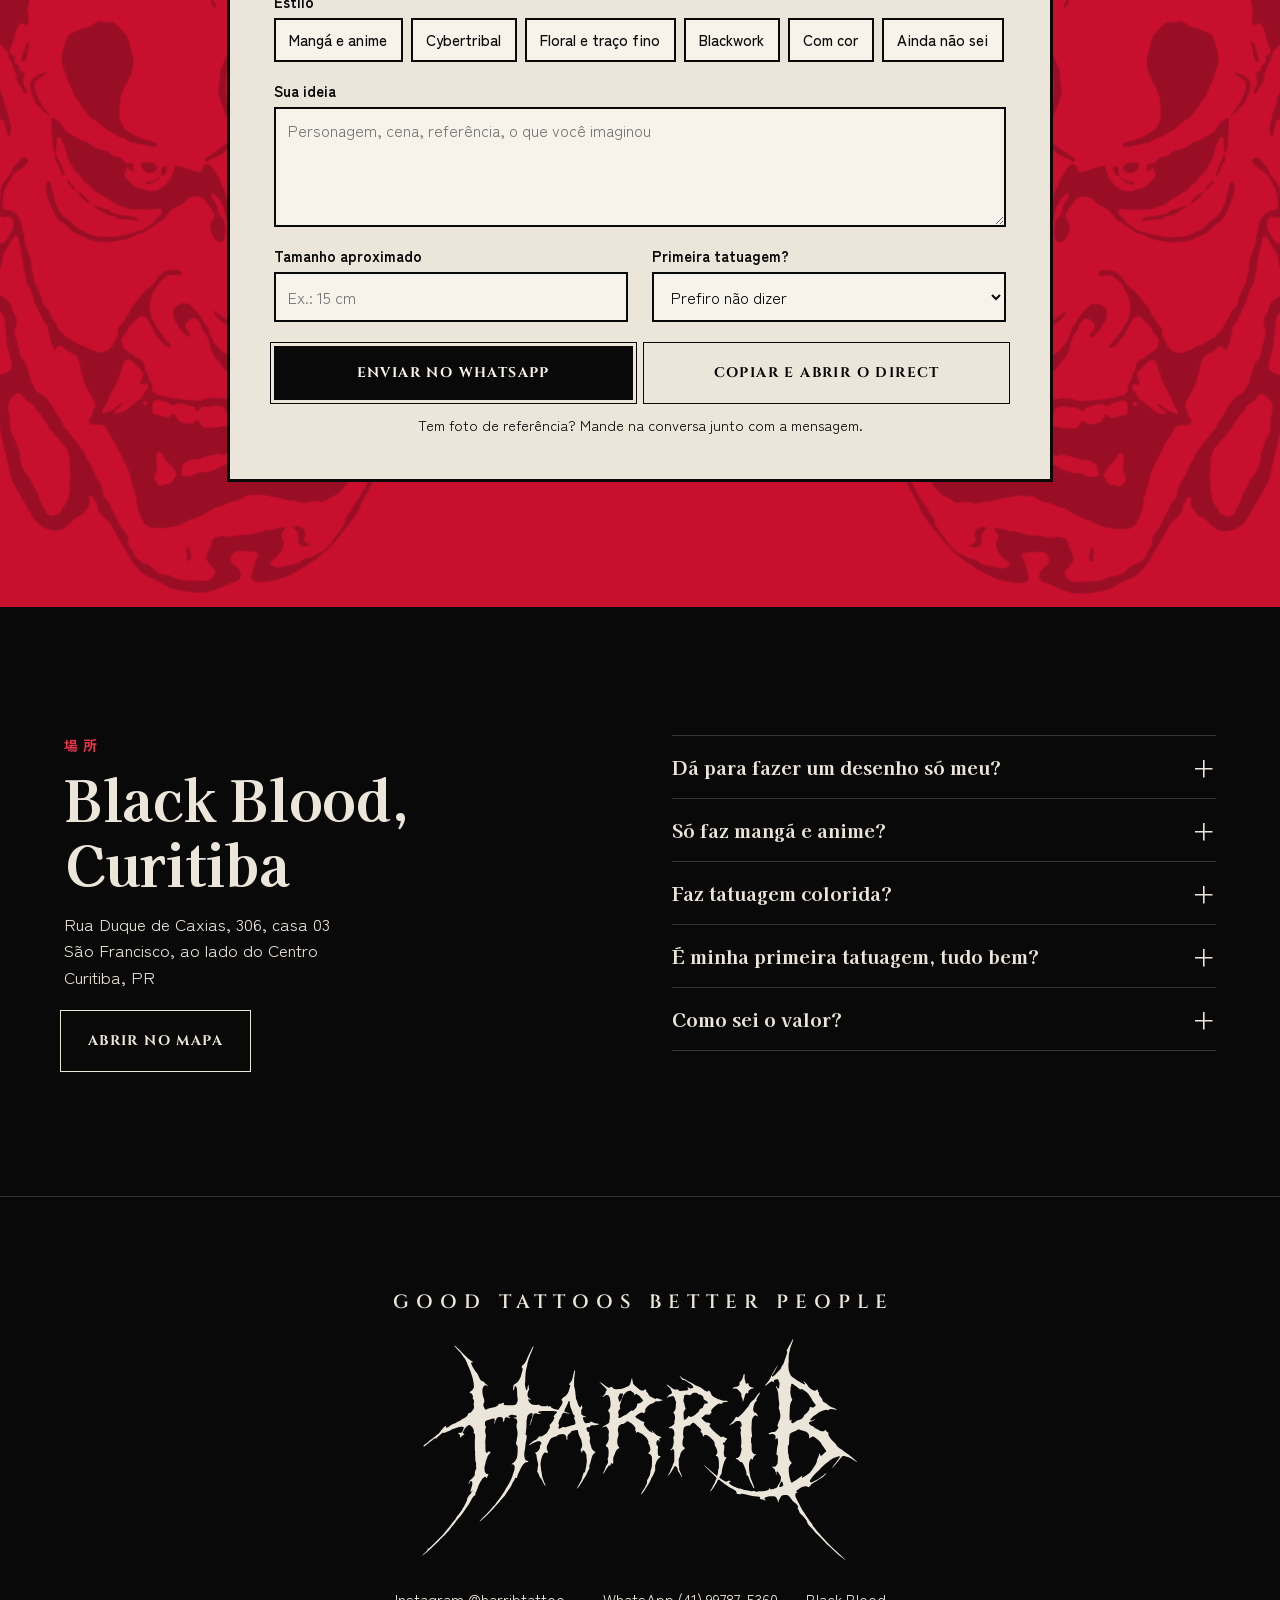
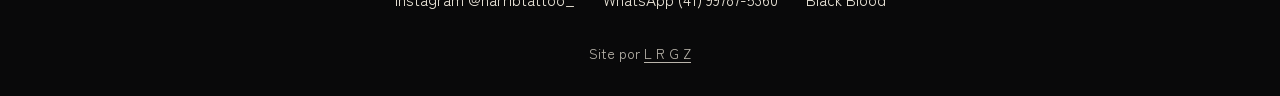
==== commit 45cffa5e: "Hero: fundo preto puro, página de mangá com as três artes inteiras em telas em pé e entrada do logo " ====
--- a/index.html
+++ b/index.html
@@ -15,8 +15,9 @@
 <meta property="og:type" content="website">
 <link rel="preload" href="assets/fonts/kaisei-800.woff2" as="font" type="font/woff2" crossorigin>
 <link rel="preload" href="assets/fonts/zen-400.woff2" as="font" type="font/woff2" crossorigin>
-<link rel="stylesheet" href="assets/css/site.css?v=1793915161">
+<link rel="stylesheet" href="assets/css/site.css?v=1793916833">
 <script>document.documentElement.classList.add('js')</script>
+<link rel="preload" as="image" href="assets/img/logo-hero.webp?v=1" fetchpriority="high">
 </head>
 <body>
 <svg width="0" height="0" style="position:absolute" aria-hidden="true"><symbol id="lg" viewBox="0 0 3049 1551"><path fill="currentColor" fill-rule="evenodd" d="M2962.9 1547.8C2960.5 1546.1 2954.2 1541.0 2948.9 1536.6C2943.6 1532.1 2933.5 1524.0 2926.4 1518.5C2919.3 1513.0 2909.9 1504.9 2905.3 1500.5C2900.8 1496.1 2894.9 1490.8 2892.1 1488.6C2889.4 1486.5 2882.0 1479.8 2875.8 1473.8C2869.6 1467.7 2857.8 1456.6 2849.5 1449.0C2841.2 1441.4 2825.6 1425.8 2814.8 1414.4C2803.9 1402.9 2787.3 1386.1 2777.8 1377.0C2754.6 1354.8 2745.0 1344.5 2745.0 1341.9C2745.0 1340.8 2733.4 1327.7 2722.4 1316.5C2707.1 1300.9 2698.0 1287.9 2698.0 1281.6C2698.0 1275.3 2682.1 1254.1 2663.4 1235.5C2648.3 1220.5 2644.7 1215.7 2642.3 1207.7C2640.4 1201.3 2636.7 1193.5 2633.5 1189.1C2630.3 1184.7 2630.2 1181.2 2633.4 1180.1C2636.9 1178.7 2637.2 1176.6 2634.6 1171.7C2628.8 1160.9 2619.9 1151.7 2603.4 1139.5C2600.0 1137.1 2595.3 1132.4 2593.0 1129.3C2590.6 1126.1 2587.4 1121.9 2586.0 1120.0C2584.5 1118.1 2582.6 1115.1 2581.7 1113.3C2578.8 1107.8 2568.8 1097.9 2564.0 1095.7C2561.5 1094.7 2557.0 1093.6 2554.0 1093.4C2551.0 1093.3 2545.2 1092.8 2541.2 1092.4C2526.8 1091.1 2513.8 1099.7 2508.9 1113.7C2507.9 1116.8 2505.3 1121.8 2503.3 1124.7C2500.1 1129.3 2499.5 1131.1 2499.1 1137.3C2498.2 1148.4 2493.0 1146.4 2493.0 1134.9C2493.0 1131.0 2483.8 1113.1 2479.1 1107.8C2473.7 1101.8 2469.9 1101.0 2448.0 1101.3C2431.6 1101.6 2431.4 1101.6 2419.1 1105.8C2397.5 1113.0 2395.3 1116.2 2404.7 1126.1C2407.7 1129.2 2407.9 1129.8 2406.6 1130.9C2405.3 1132.0 2404.3 1131.8 2400.6 1129.6C2396.4 1127.1 2387.8 1125.1 2375.0 1123.4C2366.1 1122.3 2364.3 1120.4 2368.0 1115.7C2371.4 1111.3 2370.3 1108.2 2364.1 1105.0C2362.8 1104.3 2354.6 1103.4 2345.1 1102.9C2322.8 1101.8 2305.5 1099.0 2282.7 1093.1C2276.4 1091.4 2266.7 1089.2 2251.3 1085.9C2245.0 1084.5 2239.0 1084.8 2233.7 1086.7C2229.5 1088.2 2228.2 1088.3 2221.7 1087.1C2217.8 1086.3 2212.7 1085.5 2210.5 1085.2C2204.5 1084.6 2203.1 1082.8 2203.3 1076.5C2203.6 1068.8 2197.8 1062.4 2183.3 1054.4C2180.5 1052.8 2173.3 1048.8 2167.4 1045.5C2161.5 1042.2 2154.0 1038.1 2150.9 1036.4C2147.7 1034.7 2141.1 1030.4 2136.3 1026.8C2131.5 1023.2 2125.5 1019.2 2123.0 1017.8C2120.5 1016.3 2115.6 1012.6 2112.0 1009.5C2108.4 1006.4 2103.0 1002.1 2100.0 1000.0C2097.0 997.9 2092.2 993.9 2089.5 991.0C2078.3 979.4 2073.2 981.2 2068.1 998.5C2066.7 1003.2 2064.4 1007.6 2061.1 1012.0C2058.4 1015.6 2053.8 1022.9 2050.8 1028.3C2047.8 1033.7 2043.9 1040.0 2042.2 1042.3C2040.4 1044.6 2036.9 1049.7 2034.4 1053.5C2029.1 1061.5 2022.2 1069.0 2020.2 1069.0C2016.9 1069.0 2021.7 1058.3 2031.0 1045.0C2033.1 1042.0 2035.3 1037.5 2036.0 1035.1C2036.6 1032.7 2039.3 1027.4 2042.0 1023.4C2048.7 1013.5 2050.5 1009.6 2055.0 996.6C2057.0 990.5 2059.9 983.5 2061.4 981.0C2066.1 972.9 2066.9 974.2 2042.1 951.0C2026.5 936.4 2004.0 914.2 1997.4 907.0C1995.2 904.5 1990.6 899.9 1987.2 896.7C1981.2 891.2 1978.0 886.6 1979.2 885.4C1979.5 885.1 1983.9 888.8 1988.9 893.6C1993.9 898.4 1999.6 903.4 2001.7 904.8C2008.1 909.1 2015.0 915.0 2025.5 925.0C2031.0 930.3 2040.9 938.9 2047.5 944.2C2054.1 949.6 2060.6 955.1 2061.9 956.5C2068.7 963.9 2071.4 956.8 2075.0 922.2C2075.7 915.2 2076.5 912.2 2078.2 909.7C2080.5 906.6 2080.5 906.1 2080.4 881.0C2080.1 839.9 2075.7 824.3 2063.1 820.6C2056.9 818.8 2056.9 817.4 2062.8 808.5C2071.2 796.0 2071.5 791.5 2064.7 771.5C2061.0 760.7 2058.8 756.0 2054.1 749.0C2051.5 745.2 2051.0 743.6 2051.0 738.3C2051.0 722.1 2048.0 716.6 2029.3 698.5C2012.6 682.4 2007.5 678.5 1997.4 674.0C1984.3 668.1 1979.0 669.1 1976.1 678.2C1974.5 683.2 1973.5 683.6 1970.6 680.7C1968.2 678.3 1966.9 674.6 1965.6 666.9C1964.9 662.7 1959.5 655.4 1955.0 652.5C1950.4 649.5 1950.0 646.3 1953.9 643.3C1955.8 641.8 1957.0 639.9 1957.0 638.5C1957.0 635.5 1949.4 626.4 1939.9 618.0C1935.8 614.4 1927.3 606.5 1921.0 600.5C1907.9 587.9 1903.6 585.3 1898.7 586.9C1893.1 588.8 1884.0 596.7 1881.8 601.6C1879.4 607.1 1878.2 607.6 1872.5 606.0C1863.8 603.6 1841.3 611.7 1835.7 619.2C1834.4 620.9 1833.1 626.7 1831.5 638.1C1828.5 658.2 1828.3 669.4 1831.0 677.0C1833.6 684.3 1833.5 687.7 1830.6 696.0C1825.6 710.1 1823.9 724.3 1825.4 738.5C1826.5 748.8 1828.0 751.8 1833.5 755.4C1838.5 758.5 1841.0 762.3 1841.0 766.9C1841.0 770.0 1839.3 771.6 1831.6 775.5C1821.9 780.4 1812.0 795.4 1810.1 808.0C1808.7 816.9 1806.0 825.7 1801.4 836.1L1798.0 843.8L1798.9 854.1C1799.4 859.8 1799.5 868.6 1799.3 873.6C1798.9 880.2 1799.2 884.7 1800.4 889.6C1801.5 894.2 1801.9 900.0 1801.8 907.0C1801.5 916.9 1801.7 917.8 1804.2 922.0C1805.7 924.5 1807.9 928.5 1809.0 931.0C1810.1 933.5 1812.0 937.3 1813.0 939.5C1814.1 941.7 1815.6 946.0 1816.4 949.0C1817.2 952.0 1818.6 956.3 1819.4 958.5C1820.2 960.7 1820.9 963.5 1821.0 964.8C1821.0 968.6 1817.9 967.0 1816.3 962.5C1815.6 960.3 1814.1 957.7 1813.0 956.8C1811.9 955.9 1810.1 952.7 1809.2 949.8C1808.2 946.9 1805.1 941.4 1802.3 937.5C1792.0 923.2 1791.9 922.9 1791.0 912.9L1790.3 903.8L1784.6 898.3C1781.5 895.4 1779.0 892.5 1779.0 892.0C1779.0 891.5 1778.1 890.6 1777.0 890.0C1774.1 888.5 1771.6 890.1 1768.3 895.8C1766.8 898.4 1763.2 904.0 1760.3 908.3C1757.4 912.5 1752.9 919.7 1750.4 924.2C1745.8 932.7 1735.4 947.0 1733.9 947.0C1733.4 947.0 1732.1 948.8 1731.0 951.0C1728.9 955.2 1726.7 956.1 1725.6 953.4C1724.8 951.4 1729.6 941.6 1736.5 931.0C1740.1 925.4 1741.6 921.8 1742.6 916.6C1743.5 912.3 1744.9 908.5 1746.5 906.4C1749.7 902.2 1753.6 893.6 1755.1 887.3C1755.8 884.6 1757.3 880.5 1758.6 878.0C1759.9 875.5 1762.5 869.5 1764.4 864.5L1767.7 855.5L1767.6 820.5L1767.5 785.5L1764.6 779.2C1760.2 769.7 1755.3 768.8 1750.1 776.6C1746.5 781.9 1742.0 782.7 1742.0 778.1C1742.0 775.2 1744.9 771.0 1746.9 771.0C1748.8 771.0 1753.9 762.0 1757.0 753.3C1764.1 733.5 1765.1 723.2 1762.1 701.0C1761.0 692.5 1760.0 685.1 1760.0 684.7C1760.0 684.3 1761.4 683.4 1763.0 682.8C1767.7 681.2 1768.2 679.1 1768.1 663.5C1768.0 648.0 1767.3 644.6 1761.9 635.7C1756.0 625.8 1748.3 622.7 1736.4 625.5C1734.1 626.0 1732.9 625.7 1731.7 624.5C1728.3 621.2 1729.6 619.7 1740.3 614.7C1746.0 612.0 1754.1 607.4 1758.2 604.4C1767.9 597.4 1769.0 595.0 1768.3 582.5C1767.8 574.3 1768.0 573.0 1770.1 569.0C1772.3 564.9 1772.5 563.3 1772.5 550.5C1772.5 535.0 1770.4 527.6 1763.8 520.2C1760.2 516.0 1760.6 514.4 1767.6 506.6C1775.9 497.3 1777.3 492.3 1778.0 470.0C1778.4 459.4 1779.1 450.3 1779.8 448.7C1781.7 444.3 1781.3 441.7 1778.0 436.7C1776.1 433.9 1774.6 429.9 1774.0 426.2C1772.8 419.1 1767.2 406.3 1763.9 403.4C1758.2 398.3 1755.1 397.9 1747.9 401.5C1743.7 403.7 1741.8 404.0 1735.3 403.8C1727.9 403.6 1727.6 403.7 1725.1 406.7C1721.5 410.9 1718.3 412.5 1716.5 411.0C1714.3 409.2 1716.7 405.4 1721.6 402.7C1724.1 401.3 1726.2 399.0 1727.5 396.3C1730.7 389.6 1732.7 388.0 1737.6 388.0C1741.4 388.0 1742.6 387.4 1746.5 383.7C1752.3 378.1 1752.8 372.0 1748.0 364.9C1746.4 362.5 1744.3 358.0 1743.3 355.0C1741.8 350.1 1740.2 348.1 1728.9 337.0C1716.5 324.7 1712.1 319.5 1713.3 318.3C1715.1 316.6 1728.2 324.9 1746.0 339.0C1764.7 353.8 1772.4 356.5 1787.7 353.5C1791.6 352.8 1792.1 353.0 1794.2 355.5C1800.0 362.5 1800.5 362.8 1807.4 363.5C1811.1 363.9 1819.9 363.7 1826.8 363.1C1833.8 362.5 1842.7 361.7 1846.5 361.4C1854.5 360.8 1864.6 356.8 1865.5 353.9C1866.3 351.4 1865.4 348.4 1861.9 342.9C1856.7 334.7 1858.6 333.7 1867.1 340.4C1876.0 347.4 1878.4 348.3 1883.8 347.1C1886.4 346.6 1890.2 345.9 1892.2 345.5C1896.4 344.8 1901.0 340.2 1901.0 336.5C1901.0 330.6 1888.3 318.8 1870.9 308.7C1868.3 307.2 1863.8 304.0 1860.9 301.4C1857.9 298.9 1853.9 296.1 1852.0 295.3C1850.1 294.5 1845.9 292.2 1842.8 290.3C1837.4 287.0 1836.7 286.8 1831.2 287.4L1825.4 288.1L1818.8 279.3C1808.8 265.8 1804.8 259.9 1805.4 259.3C1806.0 258.7 1813.8 264.0 1820.0 269.4C1829.4 277.5 1834.3 281.0 1836.4 281.0C1838.8 281.0 1849.5 286.3 1852.5 289.0C1853.6 290.0 1862.4 294.9 1872.0 299.8C1881.6 304.7 1893.1 311.0 1897.6 313.8C1906.3 319.2 1920.0 326.3 1924.0 327.5C1925.4 327.9 1927.6 329.0 1929.0 330.0C1930.4 330.9 1933.8 332.5 1936.5 333.4C1948.7 337.8 1964.1 346.9 1972.0 354.3C1979.5 361.4 1984.0 363.9 1997.3 368.4C2000.7 369.5 2004.0 367.9 2005.5 364.4C2007.1 360.6 2007.9 360.4 2012.0 362.5C2017.1 365.1 2022.6 373.6 2025.0 382.4C2027.5 392.0 2032.3 398.1 2042.5 405.0C2051.4 411.0 2073.4 421.5 2080.0 422.9C2082.7 423.5 2086.7 424.7 2088.8 425.6C2104.7 432.5 2103.7 432.3 2121.0 433.0C2136.5 433.7 2144.0 435.0 2144.0 437.1C2144.0 438.5 2134.1 440.9 2123.5 442.0C2111.2 443.2 2109.1 444.1 2105.0 449.2C2100.2 455.2 2095.6 456.8 2091.7 454.0C2084.9 448.9 2072.9 453.9 2054.6 469.4C2039.4 482.1 2036.7 484.9 2030.2 494.5C2024.2 503.4 2023.7 506.9 2027.5 510.4C2030.6 513.2 2029.6 516.6 2025.1 519.3C2023.6 520.2 2019.8 523.5 2016.7 526.7L2011.1 532.5L2007.8 531.0C2003.7 529.1 1987.4 529.2 1983.9 531.0C1982.6 531.7 1979.3 534.4 1976.5 537.0C1973.8 539.6 1968.6 543.8 1965.0 546.2C1955.7 552.5 1955.8 552.7 1969.7 566.7C1983.1 580.3 1989.3 583.8 2004.5 586.0C2015.0 587.5 2022.0 592.1 2022.0 597.4C2022.0 598.4 2021.1 599.0 2019.7 599.0C2012.6 599.0 2012.0 607.4 2018.3 617.3C2027.9 632.2 2051.4 654.1 2088.6 682.6C2096.8 688.9 2099.2 689.3 2103.8 685.5C2108.2 681.8 2111.6 682.3 2118.0 687.5C2121.0 690.0 2125.7 692.7 2128.5 693.6C2141.4 697.6 2142.2 699.4 2133.8 705.6C2129.6 708.7 2127.7 711.1 2124.9 716.9C2121.2 724.6 2119.2 726.5 2115.8 725.6C2112.8 724.9 2110.4 726.5 2109.1 730.1C2106.8 736.9 2108.6 741.0 2114.0 741.0C2115.6 741.0 2117.2 741.5 2117.6 742.2C2118.9 744.2 2118.0 770.8 2116.4 781.0C2115.6 786.2 2114.7 791.9 2114.5 793.5C2113.5 799.9 2116.6 818.2 2119.6 823.8C2122.5 829.2 2122.7 829.3 2129.8 829.0C2135.7 828.8 2135.4 830.6 2127.9 840.6C2123.7 846.1 2118.7 856.5 2117.5 862.0C2117.1 863.9 2115.3 869.1 2113.5 873.5C2111.7 877.9 2109.5 885.1 2108.5 889.5C2107.6 893.9 2106.0 900.6 2104.9 904.5C2103.9 908.4 2102.6 915.3 2102.0 920.0C2101.4 924.7 2100.5 931.2 2100.1 934.5C2099.2 941.3 2096.4 947.3 2089.0 958.6C2083.3 967.4 2082.5 971.8 2086.2 974.5C2091.1 978.1 2102.7 985.3 2106.5 987.2C2108.7 988.4 2111.6 990.2 2113.0 991.2C2116.6 994.1 2127.7 998.9 2132.1 999.6C2135.3 1000.1 2136.7 999.7 2140.6 997.1C2145.9 993.7 2152.8 993.0 2160.4 995.3C2165.4 996.8 2165.1 998.1 2159.4 1000.0C2155.1 1001.5 2150.0 1005.8 2150.0 1008.1C2150.0 1012.7 2178.8 1031.8 2193.9 1037.1C2196.9 1038.1 2199.8 1039.4 2200.4 1039.9C2202.4 1041.6 2219.3 1047.1 2225.3 1048.1C2228.5 1048.6 2238.1 1051.2 2246.8 1053.9C2257.9 1057.4 2265.7 1059.1 2273.5 1060.0C2279.9 1060.7 2288.1 1062.4 2293.0 1064.0C2304.6 1067.8 2306.5 1068.1 2314.0 1066.5C2324.1 1064.3 2328.3 1064.6 2335.0 1068.0C2342.0 1071.5 2345.6 1071.7 2351.0 1069.0C2354.4 1067.3 2356.9 1067.0 2370.7 1067.0C2387.9 1066.9 2405.0 1065.1 2409.6 1062.8C2411.2 1061.9 2414.3 1061.0 2416.5 1060.7C2422.5 1059.9 2429.6 1056.5 2431.6 1053.4C2433.3 1050.9 2433.3 1050.6 2431.8 1047.9C2429.4 1043.8 2431.1 1043.5 2436.0 1047.3C2445.1 1054.2 2445.0 1054.1 2452.0 1053.5C2460.4 1052.7 2475.0 1047.6 2482.0 1043.0C2487.1 1039.7 2487.9 1038.6 2493.5 1027.4C2497.0 1020.4 2501.7 1012.7 2504.7 1009.1C2509.0 1004.0 2510.1 1001.9 2511.5 995.8C2514.4 983.1 2515.5 971.4 2514.3 967.2C2511.9 959.3 2509.8 954.4 2507.6 952.0C2506.3 950.6 2503.9 946.9 2502.1 943.7C2493.7 928.4 2489.4 925.1 2485.1 930.6C2482.6 933.7 2482.5 935.2 2484.5 940.5C2486.1 945.1 2486.5 952.0 2485.0 952.0C2483.4 952.0 2482.1 948.5 2481.4 942.4C2480.9 938.7 2479.7 935.0 2477.9 932.2C2476.4 929.8 2474.6 925.7 2474.0 922.9C2472.1 915.0 2466.2 906.8 2460.4 904.1C2455.1 901.7 2453.0 899.6 2453.0 896.9C2453.0 894.4 2455.6 893.8 2462.1 895.0C2473.5 897.1 2480.8 892.3 2487.8 878.1C2491.2 871.2 2491.5 869.9 2491.7 861.1C2491.7 855.8 2492.3 848.8 2492.8 845.5C2494.0 838.0 2492.9 816.5 2491.2 814.8C2490.5 814.1 2488.8 813.5 2487.3 813.4C2483.5 813.3 2483.2 810.8 2484.6 796.0C2485.2 789.1 2486.3 777.9 2486.8 771.0C2487.5 762.9 2489.2 753.6 2491.5 744.5C2495.4 729.5 2495.6 725.5 2493.1 705.6C2492.0 696.9 2490.9 695.0 2487.3 695.0C2484.9 695.0 2479.0 700.1 2479.0 702.1C2479.0 702.6 2478.1 703.0 2477.0 703.0C2474.5 703.0 2474.5 701.1 2476.5 691.4C2479.0 679.6 2475.9 673.9 2463.7 667.6L2456.2 663.8L2447.3 665.4C2438.2 667.1 2428.8 667.5 2427.7 666.3C2426.2 664.9 2432.7 659.9 2439.4 657.4C2443.3 655.9 2447.5 654.0 2448.8 653.2C2450.3 652.2 2452.6 651.9 2456.3 652.3C2467.1 653.3 2477.8 647.9 2486.7 637.0C2498.2 622.8 2499.4 616.1 2491.8 609.5L2487.6 606.0L2490.7 602.7C2494.5 598.9 2496.0 595.2 2496.0 590.2C2496.0 584.8 2497.8 579.1 2501.1 573.9C2508.9 561.6 2512.9 538.9 2509.5 526.0C2508.6 522.4 2507.5 515.7 2507.1 511.0C2506.5 504.4 2505.5 500.6 2502.6 494.3L2498.9 486.0L2501.0 475.5C2503.4 462.7 2503.6 447.4 2501.5 440.4C2499.9 435.4 2497.7 414.1 2496.5 392.5C2496.2 385.9 2495.3 378.2 2494.5 375.5C2493.8 372.8 2492.7 367.4 2492.1 363.7C2491.0 357.5 2488.3 351.0 2482.1 339.5C2481.0 337.4 2480.0 334.1 2480.0 332.2C2480.0 327.1 2482.8 328.4 2486.8 335.5C2497.4 354.4 2501.7 351.0 2504.1 322.0L2505.1 309.1L2502.2 302.3C2500.5 298.6 2498.9 293.6 2498.5 291.3C2496.9 281.1 2487.0 279.3 2470.7 286.2C2464.5 288.9 2463.9 291.2 2466.6 300.8C2467.5 304.0 2465.2 303.6 2459.4 299.5C2451.9 294.2 2450.2 294.5 2436.5 304.5C2430.1 309.2 2421.0 316.4 2416.2 320.5C2408.0 327.6 2403.0 329.9 2403.0 326.7C2403.0 325.4 2409.7 316.6 2422.6 300.9C2432.3 289.1 2441.1 274.0 2444.0 264.3C2444.7 262.0 2446.6 258.9 2448.1 257.4C2449.8 255.8 2451.0 253.6 2451.0 252.1C2451.0 250.7 2452.3 247.6 2453.8 245.4C2456.8 240.7 2459.3 236.7 2463.1 230.0C2464.5 227.5 2467.0 223.2 2468.8 220.5C2470.5 217.8 2473.0 213.5 2474.4 211.0C2475.7 208.5 2477.8 205.7 2478.9 204.8C2480.1 203.8 2481.0 202.4 2481.0 201.7C2481.0 199.9 2488.8 188.0 2490.0 188.0C2491.9 188.0 2491.0 191.8 2488.5 194.8C2487.1 196.5 2486.0 198.3 2486.0 198.8C2486.0 199.4 2484.9 201.1 2483.6 202.7C2482.2 204.3 2480.8 207.0 2480.4 208.6C2480.1 210.2 2478.7 212.6 2477.5 214.0C2476.2 215.4 2474.7 218.4 2474.1 220.6C2473.5 222.9 2472.3 225.3 2471.4 226.1C2470.6 226.8 2469.2 228.7 2468.3 230.4C2467.4 232.1 2466.1 233.9 2465.4 234.3C2464.6 234.7 2463.3 236.7 2462.5 238.6C2461.7 240.6 2459.9 243.5 2458.5 245.2C2457.1 246.8 2456.0 248.8 2456.0 249.5C2456.0 250.2 2454.8 252.3 2453.3 254.0C2450.8 257.1 2450.7 257.2 2452.3 260.6C2456.5 269.3 2465.0 262.6 2502.1 221.0C2513.1 208.7 2514.8 206.1 2517.0 199.0C2518.0 195.6 2520.7 190.7 2523.2 187.3C2532.4 175.3 2537.2 165.1 2540.0 151.3C2540.7 148.1 2543.3 140.3 2545.8 134.0C2551.3 120.0 2558.2 97.9 2558.8 92.5C2559.1 89.3 2558.7 88.0 2557.1 86.6C2555.9 85.5 2555.0 84.0 2555.0 83.2C2555.0 81.6 2576.4 41.5 2578.6 39.0C2579.3 38.1 2580.7 35.4 2581.5 33.0C2584.4 24.9 2596.3 1.9 2598.2 0.9C2599.6 0.1 2600.0 0.3 2600.2 1.7C2600.5 5.3 2599.8 9.5 2598.5 12.0C2597.8 13.4 2596.4 17.5 2595.5 21.0C2594.6 24.6 2593.2 28.5 2592.5 29.6C2590.7 32.4 2580.6 62.5 2578.6 71.0C2572.6 96.5 2570.7 105.6 2569.9 113.2C2568.8 124.0 2568.5 148.3 2569.4 153.0C2569.8 155.1 2569.5 159.1 2568.6 163.0C2565.0 178.1 2568.3 223.6 2573.5 231.7C2574.3 232.8 2575.5 236.0 2576.1 238.7C2578.8 249.6 2584.5 258.2 2592.8 263.9C2595.9 266.1 2601.4 270.4 2605.0 273.4C2612.3 279.5 2613.2 280.1 2642.4 297.6C2680.8 320.5 2684.0 321.8 2684.0 314.7C2684.0 312.1 2683.0 310.2 2679.5 306.4C2675.4 301.9 2670.0 294.0 2670.0 292.5C2670.0 291.2 2677.7 297.6 2681.6 302.0C2683.7 304.5 2687.7 308.5 2690.3 310.9C2693.0 313.4 2697.6 319.5 2700.7 324.9C2710.2 341.1 2719.2 349.0 2737.1 357.1C2743.5 360.0 2748.3 361.5 2752.2 361.8C2757.8 362.2 2757.9 362.2 2762.3 357.6C2767.4 352.5 2767.9 352.3 2770.9 354.8C2772.5 356.0 2773.3 358.2 2773.9 362.1C2774.4 366.2 2775.5 368.8 2777.8 371.6C2780.7 375.1 2781.0 376.1 2781.0 382.5C2781.0 391.1 2782.8 394.4 2795.7 409.2C2804.4 419.2 2806.0 422.4 2806.0 429.8C2806.0 436.4 2812.0 442.3 2824.2 447.5C2833.1 451.3 2842.6 458.6 2849.2 466.6C2851.4 469.2 2862.6 475.2 2870.5 477.8C2896.5 486.6 2905.0 490.6 2905.0 494.2C2905.0 496.2 2904.6 496.3 2898.2 495.7C2894.5 495.4 2889.0 494.2 2886.1 493.0C2882.6 491.6 2877.3 490.7 2871.1 490.3C2860.9 489.7 2857.8 490.6 2848.5 496.9C2844.7 499.5 2842.3 499.5 2838.5 497.0C2834.1 494.1 2830.6 494.5 2816.9 499.6C2810.1 502.1 2801.6 505.2 2798.0 506.5C2786.3 510.6 2781.9 512.9 2774.7 518.8C2765.6 526.1 2762.4 528.4 2752.6 534.3C2739.5 542.2 2720.0 561.5 2720.0 566.5C2720.0 571.2 2724.2 572.7 2730.3 570.2C2733.2 569.0 2737.4 567.8 2739.7 567.4C2742.0 567.1 2744.7 565.9 2745.6 564.9C2747.5 562.8 2753.4 562.2 2752.8 564.2C2752.5 564.9 2750.6 566.1 2748.6 566.8C2746.5 567.5 2743.9 569.1 2742.9 570.4C2741.8 571.8 2739.5 573.2 2737.7 573.5C2736.0 573.9 2732.7 575.3 2730.5 576.5C2728.3 577.8 2724.0 579.5 2720.9 580.4C2708.5 583.9 2707.3 587.8 2715.6 598.1C2722.0 605.9 2723.5 607.0 2728.2 607.0C2733.3 607.1 2739.2 610.2 2745.2 616.1C2748.2 619.1 2753.1 622.9 2756.1 624.6C2759.0 626.3 2765.1 629.9 2769.5 632.5C2791.0 645.3 2790.7 645.2 2798.8 646.1C2808.4 647.3 2817.3 646.4 2819.3 644.2C2820.1 643.2 2821.3 640.8 2822.0 638.7C2823.7 633.2 2826.7 633.9 2830.0 640.7C2833.1 647.1 2835.0 649.1 2842.2 654.2C2848.7 658.8 2849.6 660.3 2847.5 663.3C2844.7 667.3 2845.6 670.8 2851.9 681.5C2861.4 697.6 2875.1 713.7 2891.6 728.1C2901.6 736.8 2902.9 738.6 2905.0 746.7C2906.6 752.9 2923.3 766.0 2940.4 774.6C2944.2 776.5 2948.0 779.5 2951.2 783.1C2954.3 786.7 2959.2 790.6 2964.8 793.9C2978.5 802.1 3017.1 832.0 3036.0 849.1C3039.6 852.3 3043.7 855.9 3045.2 857.0C3046.8 858.2 3048.0 859.8 3048.0 860.7C3048.0 862.6 3043.5 861.7 3040.5 859.1C3039.4 858.2 3035.6 855.7 3032.0 853.6C3028.4 851.5 3021.9 847.4 3017.5 844.5C2996.9 831.1 2990.3 828.2 2970.1 823.4C2951.6 819.0 2948.5 819.0 2943.2 823.2C2939.7 826.1 2932.4 834.7 2923.7 846.2C2922.2 848.3 2917.9 853.5 2914.2 857.9C2910.5 862.3 2905.5 868.5 2903.0 871.6C2897.7 878.1 2874.1 902.0 2872.9 902.0C2871.0 902.0 2872.9 899.1 2882.5 887.4C2885.2 884.0 2889.1 879.2 2891.0 876.6C2892.9 874.0 2897.2 868.6 2900.5 864.7C2903.8 860.7 2907.3 856.4 2908.2 855.0C2909.2 853.6 2911.3 850.7 2912.9 848.5C2914.6 846.3 2917.0 842.4 2918.4 839.9C2919.7 837.4 2921.5 834.8 2922.3 834.2C2924.4 832.4 2927.3 825.3 2926.7 823.6C2925.9 821.6 2922.1 821.6 2916.1 823.5C2879.5 835.2 2872.0 839.2 2848.3 859.1C2840.2 865.9 2832.1 871.8 2827.3 874.3C2826.1 875.0 2821.6 878.9 2817.4 883.0C2813.1 887.1 2806.4 893.5 2802.4 897.1C2798.4 900.7 2792.4 907.1 2789.0 911.4C2785.5 915.6 2780.4 920.8 2777.6 922.9C2768.8 929.5 2758.4 939.3 2751.1 948.1C2747.2 952.7 2740.6 960.4 2736.4 965.1C2727.4 975.4 2722.9 981.9 2719.5 989.6C2716.3 996.8 2716.4 998.2 2719.9 1002.2C2724.2 1007.1 2729.1 1006.7 2739.5 1000.7C2743.9 998.2 2749.8 995.0 2752.6 993.7C2755.4 992.3 2758.0 990.8 2758.4 990.2C2758.7 989.6 2760.7 988.6 2762.8 987.9C2764.8 987.3 2767.4 985.9 2768.5 984.9C2769.7 983.9 2772.1 982.5 2774.0 981.9C2775.9 981.2 2778.8 979.6 2780.3 978.3C2781.9 977.1 2783.8 976.0 2784.6 976.0C2785.3 976.0 2787.7 974.5 2789.7 972.6C2791.8 970.7 2796.0 967.0 2799.0 964.2C2802.0 961.5 2806.1 958.5 2808.0 957.5C2809.9 956.6 2814.0 953.4 2817.0 950.6C2824.0 943.9 2833.0 938.8 2833.0 941.4C2833.0 943.4 2825.7 952.0 2821.1 955.4C2818.0 957.8 2813.0 962.0 2810.0 964.8C2807.0 967.7 2804.2 970.0 2803.8 970.0C2803.4 970.0 2801.6 971.3 2799.8 972.9C2798.0 974.4 2794.8 976.3 2792.8 976.9C2790.7 977.6 2789.0 978.6 2789.0 979.1C2789.0 979.7 2787.5 980.7 2785.8 981.5C2784.0 982.2 2781.0 984.2 2779.1 985.9C2777.2 987.6 2775.1 989.0 2774.4 989.0C2773.8 989.0 2772.7 989.7 2772.0 990.5C2771.0 991.7 2766.2 994.8 2757.1 1000.0C2755.7 1000.9 2752.2 1002.9 2749.5 1004.4C2730.5 1015.4 2725.5 1019.5 2722.6 1026.5C2721.6 1028.8 2719.2 1031.1 2714.8 1033.9C2707.7 1038.5 2705.1 1038.9 2702.4 1035.9C2697.3 1030.2 2694.2 1030.0 2677.0 1034.0C2664.9 1036.8 2654.2 1041.0 2647.4 1045.7C2645.8 1046.8 2641.3 1049.7 2637.5 1052.0C2625.6 1059.3 2623.0 1061.7 2623.0 1065.5C2623.0 1067.4 2623.7 1069.5 2624.6 1070.2C2628.9 1073.7 2630.0 1075.2 2630.0 1077.1C2630.0 1079.3 2629.3 1079.3 2623.4 1077.5C2620.2 1076.5 2617.5 1080.1 2616.0 1087.2C2613.5 1098.9 2616.9 1108.1 2640.0 1151.5C2643.0 1157.0 2647.6 1165.8 2650.3 1171.0C2652.9 1176.2 2655.5 1180.9 2656.0 1181.5C2656.4 1182.0 2659.1 1186.9 2661.9 1192.3C2664.7 1197.6 2668.6 1204.1 2670.5 1206.6C2672.4 1209.1 2675.8 1214.2 2678.0 1217.8C2692.2 1241.4 2713.3 1272.0 2723.5 1284.0C2733.3 1295.4 2736.7 1300.6 2737.9 1306.0C2738.5 1308.9 2740.5 1311.9 2744.2 1315.8C2749.3 1321.3 2751.7 1324.3 2764.8 1341.0C2768.0 1345.1 2775.1 1353.5 2780.6 1359.5C2786.1 1365.5 2792.7 1373.2 2795.4 1376.5C2807.3 1391.4 2876.8 1463.3 2889.6 1474.0C2906.1 1487.8 2969.0 1548.2 2969.0 1550.2C2969.0 1551.7 2967.3 1551.0 2962.9 1547.8ZM1.9 1516.1C4.5 1512.5 16.7 1500.3 24.4 1493.6C33.2 1486.0 39.0 1478.4 39.0 1474.7C39.0 1467.1 40.2 1466.2 46.3 1468.6C48.2 1469.3 65.7 1453.3 87.0 1431.5C95.5 1422.7 108.6 1409.5 116.0 1402.0C135.8 1382.2 155.5 1360.2 165.9 1346.3C170.9 1339.6 179.4 1329.3 184.7 1323.3C198.2 1308.4 202.9 1302.6 208.3 1294.5C212.7 1287.9 217.8 1281.5 228.9 1269.0C234.5 1262.6 235.5 1260.8 236.4 1255.9C236.8 1253.4 239.0 1250.2 243.8 1245.0C247.5 1241.0 255.4 1230.9 261.4 1222.6C267.3 1214.3 273.3 1206.4 274.5 1205.0C275.8 1203.6 277.7 1200.9 278.8 1199.0C285.4 1187.3 288.2 1182.7 291.8 1177.3C296.1 1171.0 306.2 1151.3 308.6 1144.5C309.4 1142.4 311.5 1138.4 313.2 1135.7C316.1 1131.2 316.2 1130.6 315.1 1127.0C314.0 1123.3 314.2 1122.8 319.1 1113.8C327.5 1098.5 328.9 1096.2 333.9 1090.7C336.6 1087.9 341.7 1081.5 345.3 1076.5C349.0 1071.5 352.9 1066.4 354.0 1065.1C355.1 1063.8 356.0 1062.1 356.0 1061.3C356.0 1059.1 354.0 1059.8 352.8 1062.5C352.2 1063.9 351.3 1065.0 350.9 1065.0C350.4 1065.0 348.5 1066.4 346.5 1068.1C342.9 1071.3 340.5 1071.4 339.3 1068.4C338.7 1066.9 340.3 1061.1 348.0 1036.5C353.9 1017.8 354.5 1006.7 350.0 999.6C346.4 993.7 343.0 993.5 337.1 998.9C333.2 1002.4 332.8 1003.4 331.8 1009.6C330.4 1019.1 330.2 1019.6 328.8 1018.2C328.2 1017.6 327.5 1014.6 327.2 1011.5C326.6 1003.8 331.8 992.8 338.8 987.3C345.9 981.6 363.1 964.1 366.5 959.1C369.3 954.9 369.5 953.9 370.0 942.5C370.4 933.4 370.9 929.8 372.2 927.8C373.2 926.4 374.4 923.0 375.1 920.3C375.7 917.7 377.3 913.6 378.6 911.3C381.4 906.4 381.6 901.9 379.4 894.2C377.9 889.3 377.9 887.5 378.9 881.4C380.2 873.6 380.1 873.2 375.8 858.5C373.2 849.4 372.9 847.2 373.1 834.9C373.2 827.5 372.7 818.2 372.0 814.3C371.0 808.9 371.0 806.5 371.9 804.0C373.4 799.7 373.3 794.3 371.7 787.8C369.8 780.0 369.4 707.0 371.3 693.5C372.3 685.7 372.4 681.5 371.6 675.0C370.3 665.1 369.3 663.0 364.5 660.0C360.5 657.5 360.3 656.6 362.7 649.9C366.2 640.2 359.6 624.7 347.0 612.6C335.3 601.5 329.9 600.5 319.3 607.8C311.0 613.5 297.0 629.0 297.0 632.5C297.0 633.1 295.9 635.1 294.5 637.0C293.2 638.8 291.5 641.9 290.9 643.9C290.2 645.9 288.9 648.7 287.9 650.2C283.5 656.4 285.8 661.3 294.2 664.0C299.3 665.6 299.0 667.0 292.7 670.2C285.7 673.9 277.2 681.0 273.4 686.2C268.2 693.5 266.5 692.3 266.5 681.1C266.5 671.9 266.5 671.7 263.6 669.6C259.1 666.4 253.0 660.9 253.0 660.0C253.0 659.0 263.5 657.2 269.3 657.2C275.7 657.3 283.2 650.5 285.0 642.9C285.7 640.3 286.8 637.6 287.6 636.9C289.1 635.7 293.0 623.6 293.0 620.2C293.0 616.4 288.8 614.7 278.2 614.2C267.3 613.7 259.7 615.2 243.0 621.3C237.8 623.2 230.3 625.9 226.5 627.3C222.7 628.7 216.8 631.0 213.5 632.5C210.2 634.0 205.9 635.9 204.0 636.7C202.1 637.6 192.6 642.1 183.0 646.7C157.6 659.0 157.0 659.3 152.0 657.5C145.1 655.1 143.0 656.2 127.6 670.4C119.9 677.6 111.4 685.2 108.8 687.3C105.3 690.1 103.8 692.2 103.0 695.1C101.9 699.1 101.8 699.1 99.9 697.4C95.5 693.5 88.7 696.4 72.4 709.3C67.5 713.1 61.2 717.8 58.5 719.5C55.8 721.3 50.4 725.4 46.5 728.7C42.6 731.9 37.9 735.6 36.0 737.0C34.1 738.3 29.0 742.7 24.8 746.7C15.8 755.2 11.0 756.7 11.0 751.0C11.0 746.1 13.5 742.5 19.2 739.2C24.8 736.0 31.6 730.5 45.9 717.9C50.6 713.8 57.2 708.5 60.5 706.2C73.7 696.9 80.3 692.1 82.3 690.2C83.5 689.1 85.5 687.7 86.8 687.1C88.0 686.4 92.1 683.3 95.8 680.1C99.5 677.0 104.6 673.0 107.1 671.2C114.3 666.3 127.7 651.3 131.0 644.4C133.1 640.1 135.2 637.5 137.9 635.7C140.1 634.2 143.8 630.4 146.2 627.3C153.6 617.1 161.4 610.0 165.0 610.0L168.2 610.0L167.5 614.9C166.2 624.5 172.8 624.3 187.7 614.3C203.9 603.4 211.7 599.0 222.4 594.5C227.9 592.2 236.5 587.9 241.5 585.0C246.4 582.1 254.2 577.9 258.8 575.8C267.5 571.8 277.5 565.5 280.0 562.5C281.8 560.3 287.6 557.5 291.9 556.6C293.8 556.3 299.1 553.4 303.8 550.3C313.4 543.8 319.2 536.9 321.5 529.3C323.9 521.4 329.9 514.5 332.4 517.0C336.8 521.4 346.0 513.7 358.8 494.8C364.4 486.6 366.5 469.7 362.8 462.2C360.7 457.8 360.7 457.7 362.6 452.6C364.0 448.8 364.5 445.1 364.4 438.0C364.2 426.7 363.1 423.2 359.0 421.7C355.2 420.3 354.4 417.3 355.9 410.8C357.7 402.7 357.3 399.5 353.1 391.2C348.3 381.6 347.1 380.6 340.6 380.5L335.5 380.5L335.2 376.8C334.8 371.5 336.4 369.1 342.4 366.5C348.9 363.6 353.8 358.1 359.3 347.5L363.5 339.5L363.4 327.0C363.3 317.7 362.6 311.2 360.6 301.7C359.2 294.6 358.0 287.7 358.0 286.4C358.0 285.1 356.9 280.7 355.5 276.7C354.1 272.8 352.5 267.5 352.0 265.0C351.4 262.5 349.9 257.6 348.6 254.0C347.2 250.4 345.5 244.8 344.7 241.5C342.8 234.3 338.8 222.5 335.6 215.0C328.1 197.6 325.7 192.1 324.0 188.5C320.4 180.9 315.0 168.2 315.0 167.4C315.0 166.9 314.3 165.2 313.4 163.5C312.5 161.8 310.7 158.0 309.5 154.9C306.6 147.6 299.6 135.7 295.5 131.1C293.8 129.1 288.6 122.0 284.0 115.3C275.1 102.1 265.3 90.6 245.4 70.1C238.4 62.8 231.9 55.9 231.1 54.8C230.3 53.6 228.8 51.8 227.8 50.8C223.5 46.5 226.6 45.8 232.4 49.7C242.0 56.2 254.7 68.5 312.3 126.8C322.8 137.5 338.2 149.6 346.4 153.5C358.0 159.1 361.7 165.0 352.7 163.6C343.0 162.0 341.6 168.5 348.5 182.7C360.7 207.7 369.5 221.8 381.3 235.3C388.4 243.4 390.3 246.2 391.9 251.3C394.4 259.4 403.0 276.8 407.5 283.0C413.1 290.6 417.3 293.7 425.0 296.0C431.7 298.0 432.3 298.4 435.4 303.3C437.7 306.9 441.4 310.5 447.0 314.5C459.1 323.2 461.0 325.0 461.0 327.1C461.0 329.9 457.9 329.5 451.3 326.0C444.2 322.2 441.1 322.6 435.3 328.2C422.5 340.6 419.5 367.1 427.3 397.0C429.3 404.4 431.6 412.1 432.4 414.1C433.9 417.7 435.8 426.9 436.7 434.6C437.0 437.3 436.6 439.9 435.6 441.8C433.5 445.8 430.0 461.0 430.0 465.9C430.0 468.6 431.9 473.7 436.1 482.5C443.2 497.1 442.6 496.8 454.7 491.6C460.8 489.0 469.7 486.6 496.9 480.0C521.1 474.2 530.0 469.2 535.9 458.3L538.5 453.5L547.0 453.5C555.9 453.5 559.8 452.4 566.2 448.2C573.0 443.8 577.4 447.6 573.6 454.8C569.9 461.9 572.8 463.4 590.5 463.5C597.6 463.5 611.1 463.9 620.5 464.4C638.8 465.3 638.8 465.3 652.5 460.1C661.5 456.6 663.4 454.9 664.4 449.0C664.8 446.7 666.3 442.5 667.7 439.7C670.3 434.8 670.4 433.9 670.2 422.0C670.0 415.0 669.2 406.7 668.3 403.0C667.2 398.3 666.7 390.4 666.5 375.0C666.3 350.9 665.0 343.1 660.0 334.2C655.2 325.9 649.0 327.2 649.0 336.5C649.0 340.6 646.7 350.2 644.3 356.2C643.1 359.2 642.3 360.0 640.6 359.8C638.2 359.5 638.2 359.1 639.7 336.8C640.7 321.7 640.2 322.4 656.9 311.2C664.4 306.2 670.0 301.5 673.1 297.8C682.9 286.0 692.4 266.9 694.6 254.5C695.3 250.1 698.0 240.2 700.5 232.4C706.4 213.9 706.6 208.2 701.5 202.3C696.0 195.9 697.3 191.2 707.1 183.0C717.9 173.9 729.0 156.7 734.9 139.9C737.6 132.1 754.6 95.5 762.0 81.5C765.5 74.9 769.4 67.2 770.8 64.5C773.5 59.1 779.7 51.0 781.1 51.0C783.4 51.0 781.0 59.2 774.3 74.0C755.8 114.8 743.6 149.7 737.5 179.5C735.6 188.8 732.5 202.6 730.5 210.0C726.4 226.0 724.2 248.9 723.6 283.0C723.3 298.7 722.8 306.0 721.6 309.9C719.9 315.9 720.9 322.9 726.6 345.5C729.7 357.2 730.5 359.0 732.8 359.0C737.0 359.0 738.5 356.5 738.7 349.0C738.8 341.4 739.0 340.1 742.1 329.8C745.2 319.1 749.0 321.7 747.6 333.5C747.2 337.4 747.5 340.2 748.6 343.2C751.5 351.0 751.5 352.6 748.1 357.8C742.8 366.0 738.4 384.7 739.4 394.4C740.4 403.9 746.5 413.8 753.4 416.9C758.6 419.3 765.9 426.7 762.0 425.6C760.6 425.2 756.8 424.5 753.6 423.9C750.4 423.4 746.8 422.4 745.8 421.9C743.3 420.5 742.6 421.3 743.9 423.8C744.5 425.0 745.0 426.9 745.0 428.2C745.0 432.0 749.8 440.6 755.1 446.4C765.3 457.5 775.1 461.6 794.3 462.6C806.5 463.3 806.5 463.3 809.7 460.6C813.6 457.3 813.1 457.2 820.8 462.1C830.2 468.0 836.6 470.0 851.0 471.0C869.6 472.4 869.5 472.4 873.5 468.9C876.6 466.1 877.4 465.9 879.5 466.8C880.9 467.5 882.0 468.3 882.0 468.8C882.0 470.6 886.2 474.0 888.4 474.0C889.7 474.0 891.5 473.1 892.5 472.0C896.0 468.2 899.8 469.5 902.6 475.4C903.7 477.6 905.7 480.2 907.1 481.3C910.3 483.6 931.2 491.2 943.4 494.5C955.8 497.7 956.5 497.3 963.8 483.9C966.1 479.7 970.2 473.2 973.0 469.4C978.0 462.5 983.5 450.1 984.6 442.9C985.4 438.0 983.8 434.0 979.9 431.1C975.6 427.9 976.2 425.9 984.6 415.9C990.6 408.8 993.5 406.3 998.3 403.8C1013.4 396.2 1027.7 375.4 1031.0 356.0C1031.7 352.4 1033.7 344.8 1035.6 339.1C1040.3 324.6 1040.0 322.0 1033.0 320.5C1028.4 319.5 1029.2 316.9 1036.5 308.9C1043.2 301.7 1048.8 292.5 1051.0 285.5C1051.7 283.3 1052.9 280.7 1053.6 279.7C1054.3 278.6 1055.6 273.5 1056.5 268.2C1061.1 241.9 1068.3 216.9 1071.5 216.6C1072.9 216.5 1073.3 225.7 1072.1 230.7C1071.5 233.0 1070.7 239.8 1070.4 245.7C1070.1 251.7 1069.1 259.0 1068.2 262.0C1066.7 267.4 1066.5 270.2 1065.7 321.0C1065.6 328.7 1066.1 332.2 1068.3 339.5C1071.9 351.6 1075.2 372.7 1075.1 382.6C1075.0 387.2 1075.6 392.7 1076.5 395.6C1077.3 398.4 1078.0 404.4 1078.0 409.5C1078.0 417.9 1078.3 419.1 1081.6 426.0C1083.6 430.1 1086.3 436.9 1087.6 441.0C1094.4 463.3 1100.1 473.9 1107.2 477.6C1111.3 479.7 1114.0 476.7 1114.0 470.3C1114.0 465.1 1115.7 461.3 1116.7 464.0C1117.1 464.8 1118.9 468.4 1120.7 472.0C1125.2 480.4 1125.1 483.5 1120.6 489.4C1116.4 494.9 1115.5 498.7 1115.6 509.7C1115.8 521.5 1116.7 526.2 1119.9 531.3C1122.7 535.6 1123.2 535.9 1134.2 539.5C1146.1 543.4 1150.4 546.0 1148.2 548.2C1147.3 549.1 1145.9 549.1 1141.9 548.2C1134.7 546.5 1131.6 546.7 1129.5 549.0C1125.1 553.8 1133.1 579.7 1140.9 586.3C1145.4 590.1 1147.7 590.4 1160.2 589.2C1172.9 587.9 1177.5 586.0 1179.8 581.4C1182.2 576.2 1185.3 576.2 1193.0 581.5C1201.1 587.1 1209.8 589.7 1224.7 591.2C1238.3 592.6 1242.0 593.7 1242.0 596.4C1242.0 598.7 1235.1 600.9 1224.3 602.0C1218.4 602.7 1211.6 603.6 1209.3 604.1C1207.0 604.6 1201.7 605.0 1197.5 605.0C1187.5 605.0 1180.8 608.0 1176.2 614.5C1172.7 619.5 1171.9 619.7 1166.6 617.5C1162.2 615.6 1157.6 617.1 1154.1 621.6C1151.1 625.4 1151.7 631.0 1156.0 641.5C1160.0 650.9 1162.4 652.4 1169.2 649.5C1170.8 648.9 1170.9 649.4 1170.4 656.1C1169.6 665.1 1171.8 677.7 1175.5 685.7C1178.5 692.3 1178.6 695.2 1176.3 704.2C1174.0 713.2 1175.4 724.9 1180.3 737.5C1182.2 742.5 1184.1 749.0 1184.5 752.0C1186.7 768.5 1198.5 785.5 1209.7 788.1C1217.7 790.0 1218.0 792.3 1210.7 797.3C1198.1 806.0 1189.6 823.0 1184.0 850.7C1182.3 859.0 1177.2 875.3 1174.2 881.8C1172.0 886.6 1171.8 888.0 1172.5 893.9C1173.6 903.3 1173.2 906.9 1171.1 910.4C1165.5 919.3 1162.5 925.1 1158.4 934.6C1156.0 940.3 1154.0 945.5 1154.0 946.0C1154.0 948.4 1148.5 957.7 1142.0 966.3C1138.1 971.4 1132.3 980.9 1129.0 987.5C1123.5 998.5 1121.6 1001.7 1114.0 1013.0C1112.6 1015.0 1110.5 1018.2 1109.3 1020.1C1099.6 1035.5 1084.0 1052.6 1084.0 1048.0C1084.0 1046.9 1092.9 1030.8 1103.1 1013.5C1113.4 995.9 1122.0 976.9 1122.0 971.6C1122.0 970.5 1123.5 964.5 1125.4 958.5C1127.3 952.5 1129.7 944.8 1130.7 941.5C1132.4 935.9 1132.7 935.5 1135.8 935.2C1140.0 934.8 1141.4 932.5 1143.5 922.5C1144.5 918.1 1145.9 912.2 1146.6 909.3C1147.4 906.5 1148.9 898.9 1150.0 892.3C1155.1 862.9 1156.1 849.8 1153.9 843.0C1153.2 841.1 1152.6 833.4 1152.5 826.0C1152.4 812.8 1152.3 812.3 1148.7 804.2C1143.2 791.8 1140.4 787.5 1134.8 783.0C1126.6 776.5 1123.0 777.8 1123.0 787.1C1123.0 793.7 1122.1 799.0 1120.9 799.0C1120.5 799.0 1119.2 796.6 1118.1 793.6C1117.0 790.7 1115.0 786.6 1113.6 784.5C1110.3 779.7 1110.3 776.3 1113.7 771.4C1121.8 759.4 1124.3 746.7 1121.1 732.7C1120.0 727.7 1118.6 720.4 1118.0 716.6C1116.7 708.2 1113.5 700.2 1106.9 688.8C1100.8 678.1 1095.4 662.1 1094.1 650.3C1092.5 634.9 1087.2 633.9 1056.9 643.1C1046.7 646.3 1045.2 647.3 1041.0 654.7C1039.2 657.8 1036.8 660.1 1033.4 662.0C1023.1 667.8 1017.5 679.8 1018.6 694.0C1019.1 700.7 1018.9 703.4 1017.6 706.3C1016.1 710.1 1014.0 710.5 1014.0 707.1C1014.0 706.1 1013.3 703.5 1012.4 701.4C1011.2 698.6 1011.0 696.0 1011.4 692.3C1012.2 685.6 1010.4 681.0 1004.7 675.2C997.8 668.0 988.9 664.3 982.9 666.1C981.0 666.6 975.9 667.5 971.5 668.1C959.1 669.6 958.2 670.0 944.8 679.2C942.8 680.6 936.5 683.2 930.8 685.0C916.1 689.7 904.6 695.3 901.6 699.3C899.3 702.3 892.9 713.9 888.8 722.5C886.8 726.8 885.3 729.6 880.9 737.5C872.3 753.1 871.6 769.9 879.0 783.4C883.9 792.3 883.9 793.0 879.5 796.9C875.2 800.7 873.9 800.7 870.4 797.5C864.6 792.1 857.3 794.8 850.1 805.0C844.3 813.3 840.6 823.0 835.7 843.2C830.2 865.5 829.2 875.2 831.3 887.5C832.2 892.5 833.1 901.0 833.4 906.5C833.7 912.0 835.0 921.3 836.4 927.2C837.8 933.1 839.3 941.2 839.6 945.2C840.5 955.7 845.5 974.8 850.6 987.6C853.0 993.7 855.0 999.2 855.0 999.9C855.0 1000.5 857.3 1006.0 860.0 1012.1C865.8 1024.8 867.0 1029.0 864.7 1029.0C861.8 1029.0 856.3 1020.3 846.1 999.8C837.7 982.7 835.2 978.5 831.9 975.9C827.2 972.2 823.7 966.5 821.6 958.9C819.2 950.8 813.2 937.0 810.4 933.3C806.4 928.0 806.0 926.0 808.1 920.7C809.4 917.5 810.0 913.4 810.0 908.1C810.0 903.4 810.6 898.5 811.6 895.9C815.1 886.3 814.6 875.0 810.1 860.0C807.1 850.2 805.4 842.1 804.0 830.5C801.5 810.8 800.9 808.4 796.5 802.9C791.5 796.6 791.8 794.3 797.8 793.4C804.8 792.4 807.3 790.7 814.2 782.5C824.5 770.1 827.3 764.0 826.5 755.4L825.9 748.3L831.4 740.1C839.1 728.8 838.9 726.5 829.3 719.2C821.8 713.4 821.2 713.4 804.4 718.9C789.7 723.7 767.6 733.8 761.4 738.5C759.6 739.9 756.5 741.6 754.4 742.3C752.2 743.1 749.7 744.1 748.7 744.5C744.9 746.1 752.1 737.5 759.3 731.8C769.9 723.4 784.4 713.2 787.6 711.8C798.3 707.2 811.2 695.9 817.4 685.8C821.1 679.9 822.1 679.5 827.1 682.0C832.3 684.7 835.4 683.9 849.6 675.6C866.4 665.9 871.1 661.9 877.3 652.6C896.8 623.3 900.1 614.8 894.5 608.2C893.1 606.5 892.0 604.9 892.0 604.5C892.0 604.1 896.0 599.9 900.9 595.1C914.8 581.5 925.7 563.4 926.7 552.1C927.2 546.5 927.1 546.2 924.1 544.1C922.4 542.9 921.0 541.6 921.0 541.2C921.0 540.8 926.1 535.2 932.4 528.6C951.0 509.3 950.7 507.5 927.8 505.5C920.0 504.8 897.8 504.2 878.5 504.2C824.4 504.0 809.0 506.7 814.0 515.8C815.4 518.1 816.7 518.7 824.5 520.3C829.5 521.3 833.7 522.3 833.9 522.5C837.0 525.6 816.4 526.0 807.0 523.0C790.5 517.7 782.0 522.5 778.1 539.2C776.9 544.3 774.8 550.9 773.5 553.8C772.0 557.1 771.2 560.1 771.6 561.5C772.3 564.4 765.7 584.4 762.6 588.5C761.3 590.2 760.1 593.5 759.8 596.2C759.1 602.3 756.2 607.1 754.8 604.6C753.4 602.1 754.8 595.3 757.4 592.2C759.0 590.3 759.9 587.7 760.2 583.4C760.5 580.1 761.8 575.4 763.0 573.0C764.2 570.7 765.8 566.9 766.5 564.6C767.2 562.4 769.0 557.4 770.4 553.6C771.9 549.7 773.0 544.6 773.0 541.9C773.0 539.2 773.7 535.3 774.6 533.1C776.4 528.4 775.1 521.7 772.0 520.0C766.9 517.3 760.2 519.1 751.9 525.6C741.8 533.6 737.9 539.6 736.9 548.8C736.0 557.9 735.3 561.7 733.3 568.8C732.2 572.7 731.9 578.1 732.2 589.3C732.6 608.6 731.4 628.5 729.0 642.0C726.8 654.4 725.6 669.1 726.7 670.6C727.1 671.2 728.9 672.3 730.5 673.1L733.5 674.6L733.4 684.0C733.3 689.2 732.3 698.2 731.2 704.0C730.0 709.8 728.8 716.5 728.5 719.0C728.2 721.5 727.0 727.7 725.9 732.7C724.9 737.8 724.0 745.5 724.0 749.8C724.0 758.8 722.1 772.4 718.4 790.2C715.7 803.1 715.7 805.9 717.9 824.7C719.9 841.4 726.7 852.2 736.1 853.5C749.2 855.3 747.5 863.8 734.1 863.1C729.4 862.9 728.1 863.3 724.1 866.1C715.2 872.3 704.7 883.8 700.5 892.1C699.5 893.9 697.5 897.1 696.0 899.2C694.4 901.3 691.7 906.6 690.0 910.8C688.2 915.0 684.2 923.9 681.0 930.5C670.1 953.4 667.5 960.2 666.5 968.2C665.7 974.2 664.3 975.5 660.2 973.4C655.2 970.9 653.6 972.2 649.5 981.8C647.4 986.6 643.4 994.4 640.6 999.1C631.9 1013.8 629.6 1018.3 627.5 1024.5C625.6 1030.1 614.4 1047.4 604.9 1059.5C602.7 1062.2 599.5 1067.0 597.8 1070.0C596.1 1073.0 592.8 1078.0 590.4 1081.1C588.0 1084.3 584.2 1090.1 582.0 1094.1C579.7 1098.4 576.8 1102.3 575.0 1103.5C572.4 1105.2 567.1 1110.9 552.5 1127.5C551.4 1128.7 547.1 1134.2 543.0 1139.6C538.9 1145.0 531.7 1153.5 527.0 1158.5C522.3 1163.4 512.8 1174.0 505.9 1182.0C478.4 1213.5 419.8 1269.7 407.8 1276.1C399.2 1280.6 403.8 1275.1 434.5 1244.0C470.2 1207.9 484.5 1192.5 491.0 1182.8C493.9 1178.5 499.4 1172.0 503.4 1168.3C507.3 1164.6 512.4 1158.8 514.8 1155.5C526.8 1138.7 531.4 1132.7 538.4 1124.6C542.7 1119.6 547.3 1113.6 548.8 1111.1C551.3 1106.7 560.9 1092.1 573.3 1073.7C576.5 1068.9 581.0 1061.0 583.2 1056.2C585.5 1051.4 589.2 1045.2 591.5 1042.5C593.8 1039.8 598.6 1032.1 602.2 1025.5C605.8 1018.9 611.1 1009.2 614.0 1004.0C624.1 986.0 627.8 977.4 634.0 958.5C637.4 948.0 641.7 935.5 643.6 930.5C648.4 917.4 649.1 914.1 649.2 902.8C649.4 893.3 649.2 892.0 646.5 886.6C643.4 880.2 638.9 876.5 635.5 877.6C630.5 879.1 628.0 879.2 628.0 877.9C628.0 876.2 636.3 869.0 640.8 866.6C644.4 864.8 655.4 851.5 657.9 846.0C658.8 844.1 660.5 840.9 661.6 839.0C667.2 829.9 670.3 806.2 670.3 771.9L670.3 755.4L664.1 743.8C657.2 730.8 656.8 728.3 660.5 721.0C662.4 717.3 663.2 713.5 663.9 705.3C664.5 699.4 665.9 690.5 667.2 685.5C670.9 670.7 670.4 649.0 666.1 635.0C661.6 620.3 660.6 602.3 664.0 594.0C667.5 585.4 668.0 582.1 666.9 575.2C664.8 561.4 660.1 556.5 647.9 554.9C634.3 553.2 635.5 551.1 650.5 550.3C661.7 549.6 663.4 548.5 662.7 542.0C661.8 534.0 657.8 532.0 647.7 534.6C645.5 535.1 644.1 534.7 641.7 532.9C637.5 529.8 628.9 530.0 617.1 533.4C602.5 537.7 601.4 542.2 613.5 548.0C617.2 549.8 619.8 551.6 619.4 552.2C618.6 553.4 608.5 552.5 599.2 550.4C595.7 549.6 591.5 549.0 589.8 549.0C585.6 549.0 580.4 554.4 579.5 559.6C579.2 561.7 578.1 565.8 577.0 568.5C576.0 571.2 574.6 575.2 574.0 577.2C571.8 584.3 568.0 580.9 568.0 571.8C567.9 551.8 563.5 546.0 548.3 546.0C531.2 546.0 524.5 549.7 520.1 561.6C518.8 564.8 516.9 568.5 515.8 569.7C514.2 571.5 513.5 573.9 513.0 580.8C512.3 588.7 510.9 594.0 509.4 594.0C507.1 594.0 507.2 580.3 509.6 565.8C510.1 562.6 509.8 561.7 507.2 559.0C502.3 554.1 497.5 555.1 458.0 569.2C443.8 574.2 441.6 577.2 441.2 592.3L440.9 603.5L444.5 608.2C448.6 613.5 448.9 617.2 445.7 625.7C444.8 628.0 443.5 634.7 442.9 640.7L441.7 651.5L444.9 660.8C448.5 671.4 448.9 679.3 446.5 690.5C443.7 704.1 442.6 722.9 443.8 736.3C444.5 743.2 444.8 754.7 444.4 762.9C443.6 783.5 446.8 797.2 452.7 798.6C456.2 799.5 458.1 798.2 459.7 793.4C461.9 787.1 463.3 786.2 467.6 788.5C469.8 789.7 472.8 790.4 475.5 790.2C483.0 789.9 482.9 791.8 475.1 800.0C471.3 804.0 467.3 808.9 466.3 810.9C465.3 812.9 463.8 815.6 462.9 817.0C459.0 823.1 448.4 854.2 445.4 868.5C444.5 872.9 442.2 881.6 440.4 887.9C437.0 899.4 437.0 899.4 438.0 910.9C439.8 930.9 439.8 930.9 445.7 939.7C449.7 945.6 453.3 947.5 458.6 946.6C465.4 945.3 466.7 948.7 462.1 955.9C460.5 958.4 458.9 961.6 458.5 963.0C457.5 966.3 451.0 975.1 450.0 974.5C449.6 974.3 448.7 972.0 448.1 969.5C447.3 966.1 446.4 964.9 444.6 964.4C441.4 963.6 432.3 968.9 427.3 974.4C423.8 978.3 422.2 980.6 418.0 987.9C417.1 989.4 414.4 993.7 411.9 997.5C404.4 1009.0 396.4 1025.7 389.9 1043.5C386.4 1053.0 382.1 1063.6 377.2 1074.3C374.3 1080.8 373.8 1082.9 374.3 1086.8C374.9 1092.6 374.0 1094.5 369.5 1096.0C363.1 1098.1 350.0 1115.6 343.4 1130.7C341.6 1134.8 338.2 1141.4 335.8 1145.3C329.7 1155.6 297.5 1203.4 292.1 1210.4C289.6 1213.6 286.2 1218.1 284.6 1220.4C277.4 1230.4 267.5 1243.5 263.7 1247.9C261.4 1250.6 255.5 1257.3 250.5 1263.0C241.3 1273.5 236.1 1280.1 228.8 1290.5C223.8 1297.7 220.0 1302.6 210.0 1314.3C205.9 1319.2 201.6 1324.4 200.6 1325.9C191.6 1338.3 186.6 1344.6 180.6 1351.1C176.7 1355.2 170.6 1362.1 167.0 1366.3C163.4 1370.6 157.7 1376.3 154.3 1379.1C150.9 1381.8 135.8 1396.3 120.8 1411.3C105.8 1426.3 85.5 1445.9 75.8 1454.8C66.1 1463.8 57.8 1472.0 57.5 1473.1C57.1 1474.2 54.3 1476.8 51.2 1478.7C48.0 1480.7 43.5 1484.5 41.0 1487.2C38.5 1489.8 34.2 1493.7 31.3 1495.8C20.6 1503.5 16.0 1507.2 16.0 1508.1C16.0 1509.1 2.2 1519.0 0.8 1519.0C0.3 1519.0 0.8 1517.7 1.9 1516.1ZM1534.0 1087.4C1534.0 1086.6 1535.9 1082.7 1538.2 1078.8C1540.6 1074.9 1543.1 1070.6 1543.9 1069.1C1545.4 1066.2 1548.9 1060.5 1553.2 1054.3C1554.7 1052.0 1556.0 1049.7 1556.0 1049.2C1556.0 1048.7 1557.2 1046.5 1558.6 1044.4C1563.5 1037.2 1574.2 1016.0 1575.6 1010.7C1576.3 1007.9 1577.0 1001.6 1577.0 996.8C1577.0 988.2 1577.0 988.2 1581.4 982.3C1586.1 976.0 1588.7 971.3 1593.2 960.5C1598.4 948.2 1598.9 946.5 1599.9 934.3C1600.8 924.7 1601.6 920.8 1603.9 915.3C1610.4 900.2 1611.5 891.0 1611.3 857.0L1611.1 826.5L1607.5 819.3C1602.7 809.5 1597.4 805.0 1590.9 805.0C1588.3 805.0 1585.8 804.6 1585.5 804.0C1584.7 802.7 1587.4 797.7 1593.0 790.6C1600.2 781.3 1600.3 780.7 1599.7 771.1C1598.9 759.2 1592.3 739.0 1587.8 734.3C1584.7 731.1 1584.6 730.9 1585.8 726.5C1587.6 719.6 1587.4 718.7 1581.2 707.2C1576.3 698.0 1573.9 694.9 1564.5 685.4C1550.7 671.5 1545.1 667.5 1528.2 658.9C1513.2 651.3 1510.2 650.7 1504.7 654.4C1500.4 657.3 1499.8 656.8 1498.1 648.9C1497.5 645.8 1495.8 641.8 1494.5 639.9L1492.0 636.6L1494.0 634.5C1496.8 631.6 1496.5 626.8 1493.3 620.6C1486.8 608.2 1470.0 591.3 1462.0 588.9C1459.6 588.2 1455.3 585.4 1451.9 582.3C1443.3 574.6 1437.9 575.1 1426.2 584.5C1414.5 593.9 1410.6 596.0 1404.5 596.0C1399.8 596.0 1397.7 596.7 1390.5 600.6C1381.0 605.7 1378.5 608.3 1377.0 614.4C1376.5 616.6 1375.1 621.5 1374.0 625.1C1371.3 634.0 1371.5 642.2 1374.6 653.9C1377.8 665.5 1377.5 674.5 1373.6 685.7C1369.1 698.9 1367.8 707.9 1368.2 723.9C1368.5 740.4 1370.1 744.9 1379.2 757.0C1383.9 763.2 1383.6 764.9 1377.4 766.5C1368.8 768.6 1355.3 786.3 1353.0 798.2C1352.4 801.1 1350.9 805.8 1349.6 808.5C1339.2 830.0 1339.7 827.7 1340.0 853.5C1340.2 865.5 1339.1 874.2 1337.2 875.4C1336.7 875.7 1334.3 874.5 1331.8 872.9C1324.5 868.1 1321.0 871.3 1321.0 882.6C1321.0 888.6 1321.0 888.7 1316.9 886.3C1311.3 883.0 1308.2 885.8 1295.9 905.5C1293.5 909.4 1290.7 913.6 1289.7 915.0C1285.2 921.2 1282.9 924.9 1280.6 929.6C1279.3 932.4 1277.7 935.1 1277.1 935.4C1276.5 935.8 1275.3 937.7 1274.5 939.6C1273.6 941.9 1272.4 943.0 1271.1 943.0C1268.3 943.0 1268.3 938.2 1271.0 934.7C1272.2 933.3 1273.6 930.6 1274.2 928.8C1274.8 927.0 1276.0 924.4 1276.9 923.1C1279.7 918.7 1285.0 904.5 1286.0 898.8C1287.0 892.0 1288.1 889.9 1293.2 884.1C1302.7 873.2 1305.6 861.7 1302.1 847.8L1299.9 839.1L1302.9 833.1C1305.4 828.2 1306.1 825.5 1306.4 818.8C1306.7 814.2 1307.2 805.5 1307.5 799.5C1308.1 790.5 1307.8 786.3 1306.1 776.5C1303.7 763.0 1302.4 760.5 1295.9 757.2C1290.9 754.7 1288.2 750.0 1288.1 743.7C1288.0 740.3 1288.5 739.6 1292.6 736.7C1302.0 730.1 1310.4 703.6 1308.0 688.3C1306.7 680.7 1307.4 659.9 1309.0 657.0C1312.1 651.2 1308.7 639.7 1299.2 624.3C1292.5 613.4 1290.1 612.3 1279.4 615.0C1275.1 616.1 1270.1 617.7 1268.4 618.7C1265.3 620.3 1262.0 620.0 1262.0 618.1C1262.0 615.9 1273.3 608.7 1287.1 602.1C1307.3 592.3 1313.9 585.6 1312.6 576.0C1312.2 572.7 1312.5 569.8 1313.9 565.9C1315.5 561.2 1315.7 557.6 1315.6 540.5C1315.5 520.6 1315.5 520.5 1312.6 515.0C1311.1 512.0 1308.5 508.5 1306.9 507.2C1302.9 504.0 1303.0 500.1 1307.3 495.3C1318.4 482.6 1321.0 475.5 1321.0 458.5C1321.0 451.7 1320.4 442.7 1319.6 438.4C1318.8 434.0 1317.6 426.2 1317.0 421.0C1316.2 413.6 1315.2 409.9 1312.5 404.4C1308.6 396.3 1306.5 394.6 1298.1 392.4C1290.8 390.6 1286.8 391.8 1280.5 398.0C1275.9 402.4 1269.5 406.0 1266.3 406.0C1263.0 406.0 1263.2 405.8 1272.3 395.7C1285.7 380.8 1286.2 379.9 1285.8 373.8C1285.5 369.0 1285.7 368.4 1288.1 367.3C1294.3 364.3 1295.5 356.1 1290.7 349.3C1287.4 344.5 1274.1 331.1 1263.4 321.5C1254.6 313.8 1243.6 302.1 1244.4 301.3C1244.6 301.0 1246.8 302.1 1249.2 303.8C1251.6 305.4 1255.4 307.7 1257.7 308.9C1262.9 311.5 1271.8 317.8 1279.9 324.7C1286.0 329.9 1302.4 340.1 1306.8 341.5C1309.5 342.3 1315.3 340.5 1320.0 337.4C1325.7 333.5 1328.0 334.1 1335.7 341.8C1346.8 352.9 1358.0 355.1 1383.5 351.0C1409.8 346.9 1415.3 345.1 1430.1 335.9C1432.6 334.3 1437.1 332.6 1440.1 332.0C1451.5 329.8 1458.5 318.6 1465.1 292.0C1470.3 270.8 1472.7 267.7 1472.9 281.8C1473.0 284.8 1474.1 290.4 1475.4 294.3C1476.8 298.3 1477.9 303.4 1477.9 305.8C1477.9 308.2 1478.6 311.3 1479.5 312.7C1483.4 318.6 1497.4 333.1 1503.1 337.1C1506.5 339.5 1512.5 344.4 1516.4 348.0C1525.5 356.2 1532.8 359.9 1542.6 361.3C1550.1 362.4 1550.3 362.4 1551.9 360.1C1555.9 354.3 1557.8 353.0 1562.3 353.0C1568.8 353.0 1571.4 355.5 1571.6 361.6C1571.7 364.3 1571.8 367.0 1571.9 367.7C1571.9 368.4 1574.9 371.8 1578.4 375.2C1583.7 380.5 1585.1 382.5 1586.5 387.5C1589.3 397.1 1591.6 399.1 1610.0 408.4C1619.1 413.0 1628.9 417.5 1631.8 418.5L1637.0 420.2L1641.4 417.6C1646.1 414.8 1648.1 415.0 1658.0 419.3C1659.9 420.1 1664.2 421.1 1667.5 421.4C1679.0 422.7 1688.9 426.5 1686.7 428.6C1686.4 429.0 1681.1 430.5 1675.0 432.0C1668.9 433.6 1661.7 435.6 1658.8 436.6C1654.3 438.1 1652.9 438.1 1646.8 437.0C1638.4 435.4 1635.3 436.6 1628.6 444.0C1624.8 448.3 1623.6 448.9 1613.5 451.9C1597.6 456.7 1592.7 459.6 1581.2 471.4C1575.8 476.9 1570.5 482.9 1569.5 484.5C1568.5 486.1 1566.7 489.1 1565.4 491.0C1561.8 496.6 1561.7 498.4 1564.4 501.7L1566.8 504.6L1562.3 511.8C1557.0 520.2 1554.9 521.2 1549.1 518.2C1540.5 513.7 1534.5 514.7 1522.1 522.6C1489.0 543.9 1489.1 543.4 1511.8 559.2C1530.3 572.1 1534.3 574.2 1545.8 577.4C1559.3 581.0 1561.2 583.3 1556.4 590.1L1553.7 594.1L1555.4 599.8C1558.7 610.1 1578.7 634.6 1592.0 644.5C1597.6 648.7 1611.9 657.0 1613.6 657.0C1616.0 657.0 1616.4 654.1 1614.3 651.7C1612.4 649.6 1608.0 641.2 1608.0 639.6C1608.0 638.5 1615.1 644.7 1617.0 647.4C1620.7 652.7 1643.7 673.3 1649.4 676.5C1656.6 680.5 1666.1 684.0 1669.9 684.0C1673.1 684.0 1677.0 686.5 1677.0 688.6C1677.0 690.8 1673.3 694.0 1670.6 694.0C1669.3 694.0 1667.1 695.0 1665.6 696.1C1662.9 698.2 1662.9 698.4 1663.5 706.9C1664.2 715.9 1663.1 721.5 1660.7 720.7C1660.1 720.5 1659.2 718.2 1658.8 715.6C1657.9 708.8 1657.4 708.0 1654.5 708.0C1646.8 708.0 1641.1 720.4 1642.2 734.5C1642.8 741.7 1644.6 745.0 1649.5 747.6C1654.2 750.1 1654.2 750.3 1652.9 765.8C1651.3 784.6 1652.1 809.5 1654.3 813.7C1656.6 818.1 1660.6 820.0 1665.8 819.3C1669.6 818.8 1669.9 818.9 1670.6 821.4C1671.5 825.2 1669.9 828.1 1664.4 832.6C1651.2 843.4 1644.8 852.1 1641.0 864.5C1639.9 867.8 1637.9 873.9 1636.4 878.0C1633.7 885.1 1633.6 886.4 1633.5 904.0L1633.4 922.5L1628.3 933.5C1625.5 939.5 1621.8 948.3 1620.0 953.0C1618.0 958.2 1615.3 963.1 1612.9 965.8C1608.9 970.4 1605.0 977.5 1605.0 980.3C1605.0 981.2 1602.3 987.1 1599.0 993.5C1595.7 999.9 1593.0 1005.6 1593.0 1006.2C1593.0 1006.8 1590.6 1010.9 1587.7 1015.4C1584.7 1019.8 1580.6 1026.4 1578.5 1030.0C1576.4 1033.6 1573.8 1037.6 1572.8 1039.0C1569.4 1043.6 1563.0 1053.5 1563.0 1054.3C1563.0 1054.7 1561.2 1057.6 1559.0 1060.8C1556.7 1063.9 1553.4 1068.8 1551.6 1071.6C1548.2 1076.7 1536.3 1089.0 1534.8 1089.0C1534.4 1089.0 1534.0 1088.3 1534.0 1087.4ZM2322.7 1041.8C2320.7 1039.4 2317.0 1033.0 2314.3 1027.5C2311.6 1022.0 2307.2 1013.7 2304.6 1009.0C2301.9 1004.3 2297.8 995.3 2295.5 989.0C2293.1 982.7 2290.2 975.0 2289.0 972.0C2287.7 969.0 2286.1 964.8 2285.2 962.8C2283.3 957.9 2280.8 955.8 2276.2 955.1C2272.1 954.4 2272.3 955.6 2273.6 942.3C2274.5 933.3 2266.0 907.1 2253.5 880.3C2251.2 875.4 2242.4 864.6 2239.1 862.6C2238.3 862.1 2235.1 861.4 2232.1 861.1C2227.0 860.6 2226.4 860.2 2224.8 857.1C2222.0 851.5 2216.9 847.0 2209.5 843.5C2196.1 837.1 2194.1 833.0 2204.5 833.0C2211.4 833.0 2214.7 831.3 2222.2 824.2C2228.0 818.7 2229.3 816.1 2230.5 808.0C2230.9 805.5 2232.8 798.8 2234.7 793.0C2239.8 777.8 2240.5 765.7 2236.5 760.0L2233.7 756.0L2235.5 747.2C2238.9 730.1 2238.2 697.3 2234.0 675.9C2231.6 663.7 2231.5 653.9 2233.6 645.6C2235.5 638.2 2235.1 633.9 2231.6 627.0C2227.9 619.7 2228.2 618.3 2233.4 616.0C2239.3 613.5 2240.4 611.3 2239.7 602.6C2238.9 590.6 2234.1 580.3 2227.5 576.3C2225.1 574.9 2222.4 574.5 2214.5 574.5C2202.9 574.5 2198.3 576.5 2187.1 586.5C2183.1 590.1 2179.4 592.4 2176.2 593.4C2170.1 595.2 2163.8 598.3 2162.0 600.5C2160.4 602.4 2155.0 605.4 2154.3 604.7C2153.4 603.7 2156.0 600.1 2159.2 597.9C2163.9 594.6 2179.1 578.3 2185.4 569.7C2186.9 567.6 2189.3 563.1 2190.6 559.7C2193.1 553.5 2200.1 545.0 2202.8 545.0C2203.6 545.0 2205.3 545.9 2206.7 547.0C2211.8 551.0 2212.6 550.6 2231.1 534.3C2243.0 523.8 2258.9 506.5 2267.3 494.6C2270.5 490.2 2276.8 482.6 2281.2 477.8C2290.2 468.3 2291.4 466.4 2293.1 460.5C2293.7 458.3 2295.7 454.4 2297.6 451.9C2301.8 446.1 2323.1 425.4 2325.7 424.6C2327.7 424.0 2332.0 418.4 2339.0 407.2C2346.4 395.6 2361.5 377.9 2366.2 375.4C2372.0 372.4 2371.4 374.9 2363.6 386.3C2360.0 391.5 2354.1 401.5 2350.4 408.5C2343.8 421.0 2343.7 421.3 2344.3 427.0L2345.0 432.9L2341.0 436.0C2332.0 443.2 2326.2 456.2 2322.4 478.0C2319.6 494.0 2319.7 497.8 2323.4 506.1C2327.6 515.6 2333.9 519.6 2338.7 515.8C2339.5 515.1 2340.6 516.2 2342.4 519.7C2343.7 522.3 2346.7 526.9 2348.9 529.9C2353.7 536.3 2354.6 538.6 2353.0 540.5C2351.2 542.7 2350.4 542.4 2344.1 538.0C2336.2 532.5 2334.2 532.7 2327.1 539.8C2314.5 552.5 2311.3 562.7 2309.9 594.6C2309.3 607.7 2308.6 623.1 2308.4 628.8C2308.1 634.5 2308.3 641.3 2308.9 644.0C2309.5 646.7 2310.5 656.0 2311.1 664.7L2312.3 680.6L2308.9 688.0L2305.5 695.4L2305.5 711.0C2305.5 724.5 2305.7 726.9 2307.5 730.0C2309.2 733.2 2309.4 735.6 2309.5 756.0C2309.6 782.1 2310.1 784.5 2318.1 796.5C2324.8 806.5 2326.3 807.4 2334.4 806.5C2340.6 805.9 2340.8 805.9 2340.3 808.0C2340.0 809.1 2338.4 811.1 2336.8 812.3C2325.4 820.9 2320.9 827.2 2319.6 836.4C2318.8 841.5 2317.1 846.0 2316.0 846.0C2315.7 846.0 2314.6 844.4 2313.7 842.5C2311.7 838.3 2308.1 837.1 2304.4 839.5C2300.1 842.3 2293.0 860.8 2291.0 874.5C2289.9 882.2 2291.6 920.6 2293.3 926.5C2294.1 929.2 2295.0 934.4 2295.3 938.0C2296.2 948.5 2303.9 979.5 2307.2 986.2C2308.2 988.3 2310.6 994.1 2312.5 999.2C2319.9 1019.2 2321.0 1022.1 2322.4 1024.3C2323.3 1025.5 2324.6 1029.2 2325.3 1032.5C2326.1 1035.8 2327.2 1039.6 2327.7 1041.0C2330.1 1047.0 2327.3 1047.4 2322.7 1041.8ZM2520.9 1034.0C2531.9 1028.5 2532.9 1025.6 2528.5 1011.6C2524.3 998.2 2521.5 996.1 2516.2 1002.6C2511.0 1008.9 2503.0 1027.3 2503.0 1033.1C2503.0 1038.9 2510.5 1039.3 2520.9 1034.0ZM2596.9 1003.2C2600.9 1000.2 2618.9 989.0 2619.9 989.0C2621.8 989.0 2644.8 972.4 2652.5 965.5C2662.6 956.4 2666.8 957.0 2663.2 967.0C2660.8 973.9 2662.1 976.1 2666.3 972.2C2667.5 971.1 2669.8 969.5 2671.5 968.6C2676.7 965.7 2689.5 957.6 2692.6 955.2C2694.2 953.9 2699.0 950.6 2703.3 947.9C2713.4 941.4 2722.1 932.7 2729.4 921.5C2732.7 916.5 2737.3 910.0 2739.7 907.0C2744.4 901.2 2753.4 887.4 2758.9 877.8C2763.5 869.7 2766.8 859.3 2767.9 850.2C2768.5 844.9 2769.6 840.6 2771.3 837.4C2775.9 828.7 2780.0 818.6 2780.9 813.7C2782.5 805.0 2789.0 801.2 2789.0 809.0C2789.0 813.5 2792.4 818.0 2795.8 818.0C2798.9 818.0 2805.5 812.9 2812.6 805.0C2816.3 800.9 2822.0 795.6 2825.2 793.2C2828.5 790.8 2831.4 788.2 2831.7 787.4C2832.4 785.5 2830.2 780.6 2825.8 774.7C2824.0 772.2 2819.6 765.6 2816.0 760.0C2812.5 754.4 2807.2 747.1 2804.3 743.8C2801.4 740.6 2799.0 737.1 2799.0 736.1C2799.0 727.7 2761.8 693.4 2744.4 685.7C2736.8 682.4 2735.9 682.4 2732.2 685.5C2730.5 686.9 2728.3 688.0 2727.1 688.0C2726.0 688.0 2723.3 689.6 2721.1 691.5C2713.9 698.0 2711.6 696.1 2712.6 684.1C2713.4 675.2 2711.6 670.6 2703.6 660.1C2695.5 649.5 2688.5 645.8 2670.1 642.0C2661.6 640.3 2653.3 638.1 2651.7 637.2C2650.1 636.3 2647.8 634.9 2646.6 634.2C2645.3 633.4 2642.2 633.1 2638.5 633.3C2632.3 633.6 2632.9 633.3 2615.2 645.2C2613.8 646.1 2610.8 647.2 2608.6 647.6C2602.0 648.6 2595.3 651.6 2587.9 656.6C2577.9 663.3 2576.3 665.6 2575.5 673.7C2575.2 677.5 2574.4 682.8 2573.8 685.5C2573.2 688.2 2572.6 698.8 2572.5 709.0C2572.2 730.6 2571.0 738.5 2566.7 746.0L2563.5 751.5L2563.8 774.3C2564.0 795.3 2564.2 797.7 2566.5 804.8C2567.9 809.0 2569.0 814.6 2569.0 817.2C2569.0 832.0 2575.5 850.5 2584.1 860.4C2591.4 868.7 2591.5 870.2 2585.0 875.8C2581.2 879.1 2578.9 882.5 2574.6 890.9L2569.2 901.7L2569.6 918.4C2569.7 927.5 2570.2 935.5 2570.5 936.0C2570.8 936.5 2571.5 942.0 2572.0 948.0C2573.2 962.8 2583.1 999.8 2587.1 1004.7C2588.9 1006.8 2593.0 1006.2 2596.9 1003.2ZM971.2 625.9C972.6 624.8 974.2 624.0 974.7 624.0C975.2 624.0 978.0 622.4 981.0 620.5C987.1 616.6 990.1 616.3 996.0 618.6C1001.0 620.6 1010.6 619.0 1023.5 613.9C1035.9 609.1 1041.7 607.1 1053.0 604.0C1058.8 602.4 1066.0 599.8 1069.0 598.3C1074.3 595.6 1074.5 595.3 1074.8 591.2C1075.3 584.9 1072.2 568.0 1069.9 564.5C1065.1 556.9 1064.7 555.4 1066.0 551.9C1069.9 541.5 1069.9 541.3 1068.9 537.7C1068.3 535.3 1066.3 532.7 1063.0 530.0C1057.8 525.6 1054.1 518.1 1050.5 504.2C1049.7 500.7 1047.2 494.0 1045.1 489.2C1042.9 484.3 1040.4 476.6 1039.5 472.1C1038.6 467.5 1037.2 461.9 1036.4 459.7C1035.6 457.4 1035.0 451.9 1035.0 446.8C1035.0 436.8 1034.0 434.0 1030.6 434.0C1027.5 434.0 1025.8 436.7 1022.7 447.0C1021.3 451.7 1016.7 462.0 1012.6 470.0C999.4 495.7 996.7 502.6 998.2 505.7C999.7 508.7 1006.6 512.6 1012.2 513.5C1014.3 513.9 1017.5 515.2 1019.4 516.5C1021.4 517.8 1025.4 519.3 1028.5 519.9C1034.9 521.1 1036.3 521.7 1035.5 523.1C1034.4 524.7 1026.6 524.1 1023.3 522.0C1021.3 520.8 1017.3 519.8 1012.3 519.4C1008.0 519.0 1002.5 518.1 1000.1 517.3C995.1 515.6 991.5 516.2 988.2 519.3C985.8 521.6 979.2 534.5 977.0 541.4C976.3 543.5 972.5 550.6 968.4 557.2C964.4 563.8 960.6 571.3 960.1 573.8C959.5 576.4 958.3 581.0 957.5 584.0C955.3 592.1 955.5 596.2 958.5 599.0C959.9 600.3 961.0 602.2 961.0 603.1C961.0 604.1 959.9 607.4 958.5 610.4C952.1 624.3 959.8 633.8 971.2 625.9ZM2603.9 587.3C2607.5 585.3 2613.0 581.8 2616.0 579.6C2625.6 572.4 2632.2 568.9 2639.7 567.0C2643.6 565.9 2648.2 564.4 2649.9 563.6C2651.5 562.7 2653.4 562.0 2654.0 562.0C2659.5 562.0 2670.3 550.4 2675.4 539.0C2677.9 533.2 2679.9 531.1 2689.1 524.2C2699.8 516.2 2713.2 497.6 2715.0 488.2C2717.1 477.4 2719.7 475.4 2728.1 478.3C2736.3 481.2 2738.9 480.7 2749.2 473.8C2760.5 466.1 2761.2 464.4 2755.3 457.8C2753.1 455.4 2749.9 451.0 2748.0 448.0C2746.2 445.0 2742.2 439.5 2739.3 435.9C2736.4 432.3 2733.3 427.6 2732.5 425.4C2729.9 418.9 2725.8 411.8 2721.5 406.0C2719.2 403.0 2714.6 396.4 2711.2 391.4C2703.4 379.7 2691.4 369.2 2668.6 353.9C2661.5 349.2 2657.1 348.8 2654.2 352.5C2651.2 356.3 2650.0 355.8 2637.8 345.4C2631.7 340.1 2623.7 333.8 2620.1 331.2C2616.5 328.7 2611.0 324.5 2608.0 321.9C2601.1 316.0 2595.4 313.0 2591.4 313.0C2586.9 313.0 2585.8 314.8 2586.6 321.2C2587.1 325.8 2586.8 327.8 2584.6 333.3C2582.5 338.7 2582.0 341.5 2582.0 349.0C2582.0 354.0 2581.5 361.4 2580.9 365.3C2578.8 378.5 2583.9 403.9 2591.6 419.1C2594.8 425.5 2594.7 428.3 2590.9 432.3C2582.9 440.5 2577.3 463.6 2576.5 492.0C2576.2 503.3 2575.7 519.5 2575.3 528.0C2574.1 559.9 2575.1 572.0 2579.2 572.0C2579.8 572.0 2582.7 570.2 2585.6 568.0C2591.9 563.3 2592.5 563.1 2590.7 566.8C2588.7 570.6 2586.6 582.5 2587.4 585.4C2589.0 592.0 2594.4 592.6 2603.9 587.3ZM1844.8 564.1C1850.2 561.3 1859.0 552.6 1862.6 546.7C1866.9 539.5 1869.9 538.5 1874.5 543.0L1877.9 546.3L1884.7 545.1C1893.3 543.5 1898.9 540.6 1913.6 530.0C1931.0 517.4 1940.2 507.9 1942.9 499.7C1945.3 492.5 1949.8 487.5 1954.8 486.4C1966.3 483.8 1967.0 483.3 1969.5 474.5C1970.5 471.2 1972.3 467.0 1973.7 465.2C1975.1 463.4 1976.6 460.3 1977.1 458.5C1978.3 454.2 1980.8 451.7 1982.9 452.6C1989.8 455.5 1999.1 453.6 2001.5 448.9C2004.9 442.5 2002.4 438.9 1989.7 431.9C1977.0 425.0 1971.4 420.7 1971.8 418.4C1973.2 410.5 1973.2 409.9 1970.7 405.7C1964.8 395.7 1956.4 390.4 1944.0 389.0C1936.8 388.2 1936.3 388.0 1932.5 383.7C1927.0 377.6 1925.2 376.9 1914.1 376.3C1901.3 375.6 1898.7 376.5 1889.0 385.6C1879.5 394.4 1878.1 394.9 1869.4 392.0C1861.6 389.4 1847.4 389.7 1841.9 392.6C1838.4 394.3 1836.0 399.2 1836.0 404.4C1836.0 406.4 1835.1 411.9 1833.9 416.7C1830.9 429.3 1831.6 438.9 1835.9 447.3C1838.5 452.2 1839.3 455.4 1840.1 463.0C1840.9 470.8 1841.7 473.8 1844.6 479.6C1848.9 488.0 1848.8 488.9 1841.8 496.8C1832.3 507.6 1831.5 511.8 1833.5 546.9C1834.5 566.4 1836.0 568.6 1844.8 564.1ZM1388.5 551.7C1390.7 550.5 1394.8 548.6 1397.5 547.6C1400.2 546.5 1406.0 543.3 1410.3 540.3C1414.6 537.4 1418.9 535.0 1419.9 535.0C1423.4 535.0 1432.5 529.5 1438.2 523.9C1441.4 520.8 1447.2 515.7 1451.2 512.7C1455.2 509.7 1459.6 506.1 1460.9 504.6C1464.0 501.3 1469.2 499.5 1471.9 500.9C1477.4 503.9 1482.5 501.6 1490.5 492.3C1502.8 478.3 1507.0 470.8 1507.0 462.3C1507.0 454.0 1509.6 451.7 1519.8 451.0C1528.7 450.3 1529.8 449.7 1541.9 439.6C1551.4 431.7 1552.0 428.0 1544.6 423.6C1540.7 421.3 1537.1 417.1 1530.2 406.9C1525.9 400.5 1519.7 394.8 1511.8 390.0C1504.0 385.3 1501.0 385.1 1495.9 388.5C1493.9 389.9 1491.0 391.2 1489.4 391.3C1486.6 391.5 1486.5 391.4 1486.5 386.4C1486.5 380.3 1485.5 378.9 1476.0 372.3C1472.4 369.8 1468.3 366.6 1466.9 365.3C1463.1 361.8 1458.6 361.5 1449.4 364.0C1436.5 367.6 1433.8 369.4 1419.4 383.7C1414.4 388.8 1407.9 400.0 1406.4 406.2C1405.6 409.7 1403.3 411.7 1401.9 410.3C1400.3 408.7 1401.7 403.5 1404.6 400.1C1407.3 396.8 1409.2 388.7 1408.0 385.5C1406.5 381.6 1405.0 381.1 1395.8 381.9C1386.2 382.6 1383.5 384.1 1382.6 389.1C1382.3 390.7 1381.7 393.3 1381.4 394.9C1381.1 396.6 1379.3 399.8 1377.4 402.2C1374.0 406.6 1373.1 410.5 1374.9 413.9C1375.5 414.9 1376.5 419.7 1377.3 424.7C1378.8 433.8 1380.8 438.3 1383.7 439.4C1385.4 440.1 1389.0 437.4 1389.0 435.5C1389.0 434.8 1390.3 432.6 1392.0 430.5C1393.7 428.4 1395.0 425.9 1395.0 424.9C1395.0 422.5 1397.1 418.0 1398.2 418.0C1399.8 418.0 1399.0 427.0 1397.0 430.7C1395.9 432.8 1395.0 435.6 1395.0 437.0C1395.0 438.4 1394.0 441.5 1392.9 444.0C1385.9 459.4 1383.7 472.8 1386.9 480.3C1389.8 487.1 1389.6 488.4 1384.5 492.7C1376.0 499.8 1372.9 514.1 1376.9 526.8C1378.8 532.6 1378.8 533.5 1377.5 537.3C1373.0 550.3 1378.4 557.4 1388.5 551.7ZM2247.1 433.0C2246.5 430.2 2246.0 427.1 2246.0 426.2C2246.0 422.6 2242.8 412.3 2239.9 406.3C2237.1 400.6 2236.9 399.4 2237.5 393.7C2238.6 383.7 2237.1 380.2 2228.2 371.2C2223.9 367.0 2217.4 360.2 2213.7 356.2C2204.7 346.5 2201.5 345.5 2186.1 348.1C2179.2 349.2 2176.0 347.9 2177.3 344.6C2178.6 341.4 2192.8 335.8 2201.7 335.0C2211.4 334.2 2215.6 331.8 2222.0 323.5C2226.1 318.2 2226.8 315.4 2224.9 311.8C2223.2 308.6 2224.6 305.6 2231.3 298.3C2243.4 285.1 2247.7 276.2 2251.5 256.5C2253.4 246.3 2256.0 243.2 2259.5 246.7C2261.0 248.2 2261.1 250.1 2260.5 262.9C2259.9 277.2 2259.9 277.7 2262.9 288.0C2264.6 293.8 2266.0 300.0 2266.0 301.8C2266.0 310.6 2271.3 315.6 2277.6 312.7C2285.6 308.9 2289.0 311.0 2289.0 319.8C2289.0 329.3 2298.1 335.2 2322.8 341.6C2328.5 343.1 2326.9 344.4 2316.5 346.7C2304.1 349.4 2297.4 352.8 2292.3 358.8C2286.9 365.2 2286.0 367.1 2286.0 372.4C2286.0 380.4 2283.3 383.2 2278.1 380.5C2274.0 378.4 2271.7 378.6 2269.2 381.3C2266.1 384.6 2262.1 394.0 2261.4 399.6C2261.1 402.3 2258.9 410.4 2256.5 417.5C2254.2 424.6 2251.8 432.0 2251.4 433.9C2250.0 439.1 2248.3 438.8 2247.1 433.0Z"/></symbol></svg>
@@ -46,7 +47,7 @@
   <div class="hero-base">
     <p class="lema"><span>PERSONAGENS</span><span>IDEIAS</span><span>HISTÓRIAS</span><span>NA PELE</span></p>
     <div class="hero-c">
-      <h1 aria-label="Harrib Tattoo"><svg viewBox="0 0 3049 1551" aria-hidden="true" focusable="false"><use href="#lg"/></svg></h1>
+      <h1><img id="heroLogo" src="assets/img/logo-hero.webp?v=1" width="1600" height="814" alt="Harrib Tattoo" decoding="async" fetchpriority="high"></h1>
       <p class="assina">TATTOO</p>
       <p class="cidade">CURITIBA &bull; PR</p>
       <div class="hero-bts"><a class="bt" href="#orcamento">Pedir orçamento</a><a class="bt fio" href="#trabalhos">Ver trabalhos</a></div>
@@ -208,7 +209,7 @@
 </div>
 
 <script>window.HARRIB={"whats":"5541997875360","t":{"chrollo":{"t":"Chrollo","n":"Hunter × Hunter","q":"A primeira de HxH. Estou bem feliz com esse resultado!","c":"manga","m":[{"a":"002_0"},{"a":"002_1"},{"a":"002_2","v":1}]},"vermelha":{"t":"Anime em traço vermelho","n":"Composição de mangá","q":"Eu adoro fazer esses projetos de anime/mangá, e a composição desse ficou demais!","c":"manga","m":[{"a":"001_0"},{"a":"001_1","v":1}]},"uzumaki":{"t":"Uzumaki","n":"Junji Ito","q":"Mais uma de Junji Ito, esse trabalho foi bem satisfatório de fazer e eu amo esse estilo mangá.","c":"manga","m":[{"a":"011_0"},{"a":"011_1","v":1}]},"besouro":{"t":"Besouro","n":"Blackwork","q":"Que fusão insana!!","c":"black","m":[{"a":"003_0"},{"a":"003_1","v":1}]},"gohan":{"t":"Gohan","n":"Saga Cell, Dragon Ball","q":"Fazer tatuagens no estilo mangá/anime está sendo uma experiência muito boa, dessa vez um Gohan da saga Cell.","c":"manga","m":[{"a":"010_0"},{"a":"010_1","v":1}]},"caveira":{"t":"Caveira cybertribal","n":"Ombro e braço","q":"Extremamente satisfeito com esse resultado.","c":"cyber","m":[{"a":"006_0"},{"a":"006_1","v":1}]},"tomie":{"t":"Tomie","n":"Junji Ito","q":"Tomie de Junji Ito, eu sempre quis tatuar essa arte!","c":"manga","m":[{"a":"013_0"}]},"lirio":{"t":"Lírio em preto e vermelho","n":"Ombro","q":"Que tattoo boa de fazer! A sessão foi ótima e a arte me agradou muito.","c":"floral","m":[{"a":"015_1"},{"a":"015_0"},{"a":"015_2","v":1}]},"hannya":{"t":"Hannya","n":"Blackwork","q":"A evolução para no momento em que meu esforço para.","c":"black","m":[{"a":"018_1"},{"a":"018_0"}]},"soul":{"t":"Sol e lua","n":"Soul Eater","q":"Essa tattoo foi premiação na Batalha da Meno.","c":"manga","m":[{"a":"009_0"},{"a":"009_1","v":1}]},"perna":{"t":"Perna cybertribal","n":"Coxa ao tornozelo","q":"Foi um trabalho de muitas horas mas que valeu cada minuto.","c":"cyber","m":[{"a":"017_1"},{"a":"017_0"},{"a":"017_2","v":1}]},"capuz":{"t":"Figura de capuz","n":"Inspirada em Bring Me The Horizon","q":"Tattoo inspirada em Bring Me The Horizon.","c":"black","m":[{"a":"019_0"},{"a":"019_1","v":1}]},"caveiraflor":{"t":"Caveira e flores","n":"Coxa","q":"A arte é linda e todo o tempo dedicado nela valeu cada segundo.","c":"floral","m":[{"a":"014_0"},{"a":"014_1","v":1}]},"zoro":{"t":"Zoro","n":"One Piece","q":"Fine art do Zoro.","c":"manga","m":[{"a":"034_1"},{"a":"034_0","v":1}]},"freehand":{"t":"Primeiro freehand","n":"Antebraço","q":"Saber que é exclusiva tanto pra mim quanto pro meu cliente é uma sensação indescritível!","c":"cyber","m":[{"a":"024_0"},{"a":"024_1","v":1},{"a":"024_2","v":1}]},"mao":{"t":"Mão cybertribal","n":"Projeto em andamento","q":"Apesar de não estar pronto, está sendo um dos projetos mais bonitos que já fiz. Postei porque sou ansioso kkkkkk","c":"cyber","m":[{"a":"007_0","v":1}]},"lirios":{"t":"Lírios","n":"Floral em traço fino","q":"Estou adorando fazer o estilo floral, além de ser muito elegante, é uma ótima forma de desenvolver melhor meu traço.","c":"floral","m":[{"a":"012_0"},{"a":"012_1","v":1}]},"cordeiro":{"t":"Cordeiro","n":"Cult of the Lamb","q":"Trabalhar com um pouco de cor além do preto é muito bom também, e é uma das minhas favoritas agora.","c":"cor","m":[{"a":"020_0"},{"a":"020_2"},{"a":"020_1","v":1}]},"autoral":{"t":"Arte autoral","n":"Lembrança eternizada","q":"Essa tattoo é muito especial pra mim, tanto por ser uma arte autoral quanto pelo contexto da criação dela.","c":"cyber","m":[{"a":"016_0"},{"a":"016_1","v":1}]},"quatro":{"t":"Filigrana em 4 cores","n":"Antebraço","q":"Adorei essa tattoo, trabalhei com 4 cores e ela é bem delicada.","c":"cor","m":[{"a":"008_0"},{"a":"008_1"},{"a":"008_2"}]},"bobo":{"t":"Bobo da corte","n":"Primeira vez com agulha RS","q":"Foi um projeto de última hora mas foi incrível de se fazer!","c":"black","m":[{"a":"022_0"},{"a":"022_1","v":1}]},"dragao":{"t":"Dragão","n":"Primeira tattoo detalhada","q":"Foram horas de trabalho e valeu cada segundo.","c":"black","m":[{"a":"029_0"}]},"esqueleto":{"t":"Mão de esqueleto","n":"Avenged Sevenfold","q":"Tatuagens com traços delicados e finos é algo que eu quero fazer muito mais vezes.","c":"floral","m":[{"a":"032_0"}]},"capivara":{"t":"Capivara","n":"Vermelho e preto","q":"Tatuagens assim dão um charme muito legal.","c":"cor","m":[{"a":"033_0"},{"a":"033_1"},{"a":"033_2","v":1}]},"alquimia":{"t":"Círculo de transmutação","n":"Fullmetal","q":"Tattoo inspirada em Fullmetal.","c":"manga","m":[{"a":"027_0"}]}}};</script>
-<script src="assets/js/hero.js?v=1793915161"></script>
-<script src="assets/js/site.js?v=1793915161"></script>
+<script src="assets/js/hero.js?v=1793916833"></script>
+<script src="assets/js/site.js?v=1793916833"></script>
 </body>
 </html>
--- a/assets/css/site.css
+++ b/assets/css/site.css
@@ -61,14 +61,15 @@
 .gaveta .fechar{position:absolute;top:18px;right:20px;font-family:var(--rotulo);font-weight:700;font-size:12.5px;letter-spacing:.12em;text-transform:uppercase;min-height:44px;padding:0 4px}
 
 /* ---------- hero ---------- */
-.hero{position:relative;height:100vh;height:100svh;min-height:600px;overflow:hidden;background:var(--negro)}
+.hero{position:relative;height:100vh;height:100svh;min-height:600px;overflow:hidden;background:#000}
 .hero canvas,.hero video,.hero .poster{position:absolute;inset:0;width:100%;height:100%;object-fit:cover}
-.hero .poster{background-size:cover;background-position:center}
+.hero video{object-fit:contain}
+.hero .poster{background-size:cover;background-position:center;background-repeat:no-repeat}
 .hero-base{position:absolute;left:0;right:0;bottom:0;padding:0 var(--mg) clamp(22px,4vh,40px);display:grid;grid-template-columns:1fr minmax(0,auto) 1fr;align-items:end;gap:clamp(16px,3vw,48px);pointer-events:none}
 .hero-base a,.hero-base button{pointer-events:auto}
 .hero-c{display:flex;flex-direction:column;align-items:center;text-align:center}
-.hero h1{width:clamp(320px,min(46vw,62vh),760px);color:var(--osso);line-height:0;filter:drop-shadow(0 6px 26px rgba(0,0,0,.65))}
-.hero h1 svg{width:100%;height:auto;overflow:visible}
+.hero h1{width:clamp(320px,min(46vw,62vh),760px);line-height:0}
+.hero h1 img{display:block;width:100%;height:auto}
 .assina{display:flex;align-items:center;justify-content:center;gap:16px;margin-top:clamp(6px,1.2vh,12px);font-family:var(--rotulo);font-weight:500;font-size:clamp(15px,1.7vh,18px);letter-spacing:.42em;padding-left:.42em;line-height:1.3}
 .assina::before,.assina::after{content:"";width:clamp(34px,5vw,70px);height:1px;background:var(--osso)}
 .cidade{margin-top:4px;font-family:var(--rotulo);font-weight:500;font-size:clamp(11.5px,1.3vh,13px);letter-spacing:.34em;padding-left:.34em;line-height:1.4;opacity:.86}
@@ -259,13 +260,15 @@
 .lb-x{position:absolute;right:14px;top:12px;font-family:var(--rotulo);font-weight:700;font-size:12.5px;letter-spacing:.12em;text-transform:uppercase;min-height:44px;padding:0 6px;z-index:2}
 .lb-cont{font-size:14px;opacity:.72;margin-top:12px}
 
-/* chegada do hero: quadro a quadro, nos mesmos 12 fps */
+/* chegada do hero: só transform e opacity, que a GPU compõe sem repintar */
 @media (prefers-reduced-motion:no-preference){
-  .js .hero h1{animation:carimbo .5s steps(6) .95s both}
-  .js .assina,.js .cidade,.js .hero-bts,.js .lema,.js .jp-lado{animation:surge .34s steps(4) 1.4s both}
-  .js .jp-lado{animation-name:surge-lado}
-}
-@keyframes carimbo{0%{opacity:0;transform:scale(1.28)}34%{opacity:1}100%{opacity:1;transform:none}}
+  .js .hero:not(.entrou) h1,.js .hero:not(.entrou) .assina,.js .hero:not(.entrou) .cidade,.js .hero:not(.entrou) .hero-bts,.js .hero:not(.entrou) .lema,.js .hero:not(.entrou) .jp-lado{opacity:0}
+  .js .hero h1{will-change:transform,opacity}
+  .js .hero.entrou h1{animation:carimbo 1.1s var(--curva) both}
+  .js .hero.entrou .assina,.js .hero.entrou .cidade,.js .hero.entrou .hero-bts,.js .hero.entrou .lema{animation:surge .8s var(--curva) .45s both}
+  .js .hero.entrou .jp-lado{animation:surge-lado .8s var(--curva) .45s both}
+}
+@keyframes carimbo{from{opacity:0;transform:scale(1.06)}to{opacity:1;transform:none}}
 @keyframes surge{from{opacity:0}to{opacity:1}}
 @keyframes surge-lado{from{opacity:0}to{opacity:.92}}
 
@@ -328,6 +331,29 @@
   .lema{display:none}
   .hero-base{grid-template-columns:1fr}
 }
+/* tela em pé: os três quadros formam uma página inteira, nada fica para fora; o logo mora no espaço de baixo */
+@media (max-aspect-ratio:21/20){
+  .hero{--alt:max(100svh,520px);--nav:76px;--rod:clamp(176px,29svh,300px);--prop:.68;--ppw:min(100vw,calc((var(--alt) - var(--nav) - var(--rod)) * var(--prop)));min-height:520px}
+  .hero.curto{--prop:.8;--rod:182px;--nav:72px}
+  .hero canvas,.hero video,.hero .poster{inset:auto;top:var(--nav);left:calc(50% - var(--ppw) / 2);width:var(--ppw);height:auto;aspect-ratio:var(--prop);object-fit:contain}
+  .hero-base{top:calc(var(--nav) + var(--ppw) / var(--prop));bottom:0;display:flex;justify-content:center;align-items:center;padding:6px var(--mg) 12px}
+  .hero-c{width:100%;max-width:440px}
+  .hero h1{width:min(68vw,calc((var(--rod) - 116px) * 1.965));max-width:100%}
+  .assina{margin-top:4px;font-size:14px}
+  .cidade{font-size:11.5px;margin-top:2px}
+  .hero-bts{width:100%;display:grid;grid-template-columns:1fr 1fr;gap:12px;margin-top:10px}
+  .hero-bts .bt{min-width:0;min-height:46px;padding:.6em .5em;font-size:13px;letter-spacing:.06em}
+}
+@media (max-aspect-ratio:21/20){
+  .hero.curto .cidade{display:none}
+  .hero.curto h1{width:190px}
+  .hero.curto .assina{margin-top:1px;font-size:12px}
+  .hero.curto .hero-bts{margin-top:8px}
+  .hero.curto .hero-bts .bt{font-size:12.5px;letter-spacing:.03em;white-space:nowrap}
+}
+@media (max-aspect-ratio:21/20) and (max-width:340px){
+  .hero.curto .hero-bts .bt{font-size:11.5px;letter-spacing:.01em}
+}
 @media (max-height:480px) and (orientation:landscape){
   .hero{min-height:340px}
   .hero h1{width:clamp(200px,62vh,290px)}
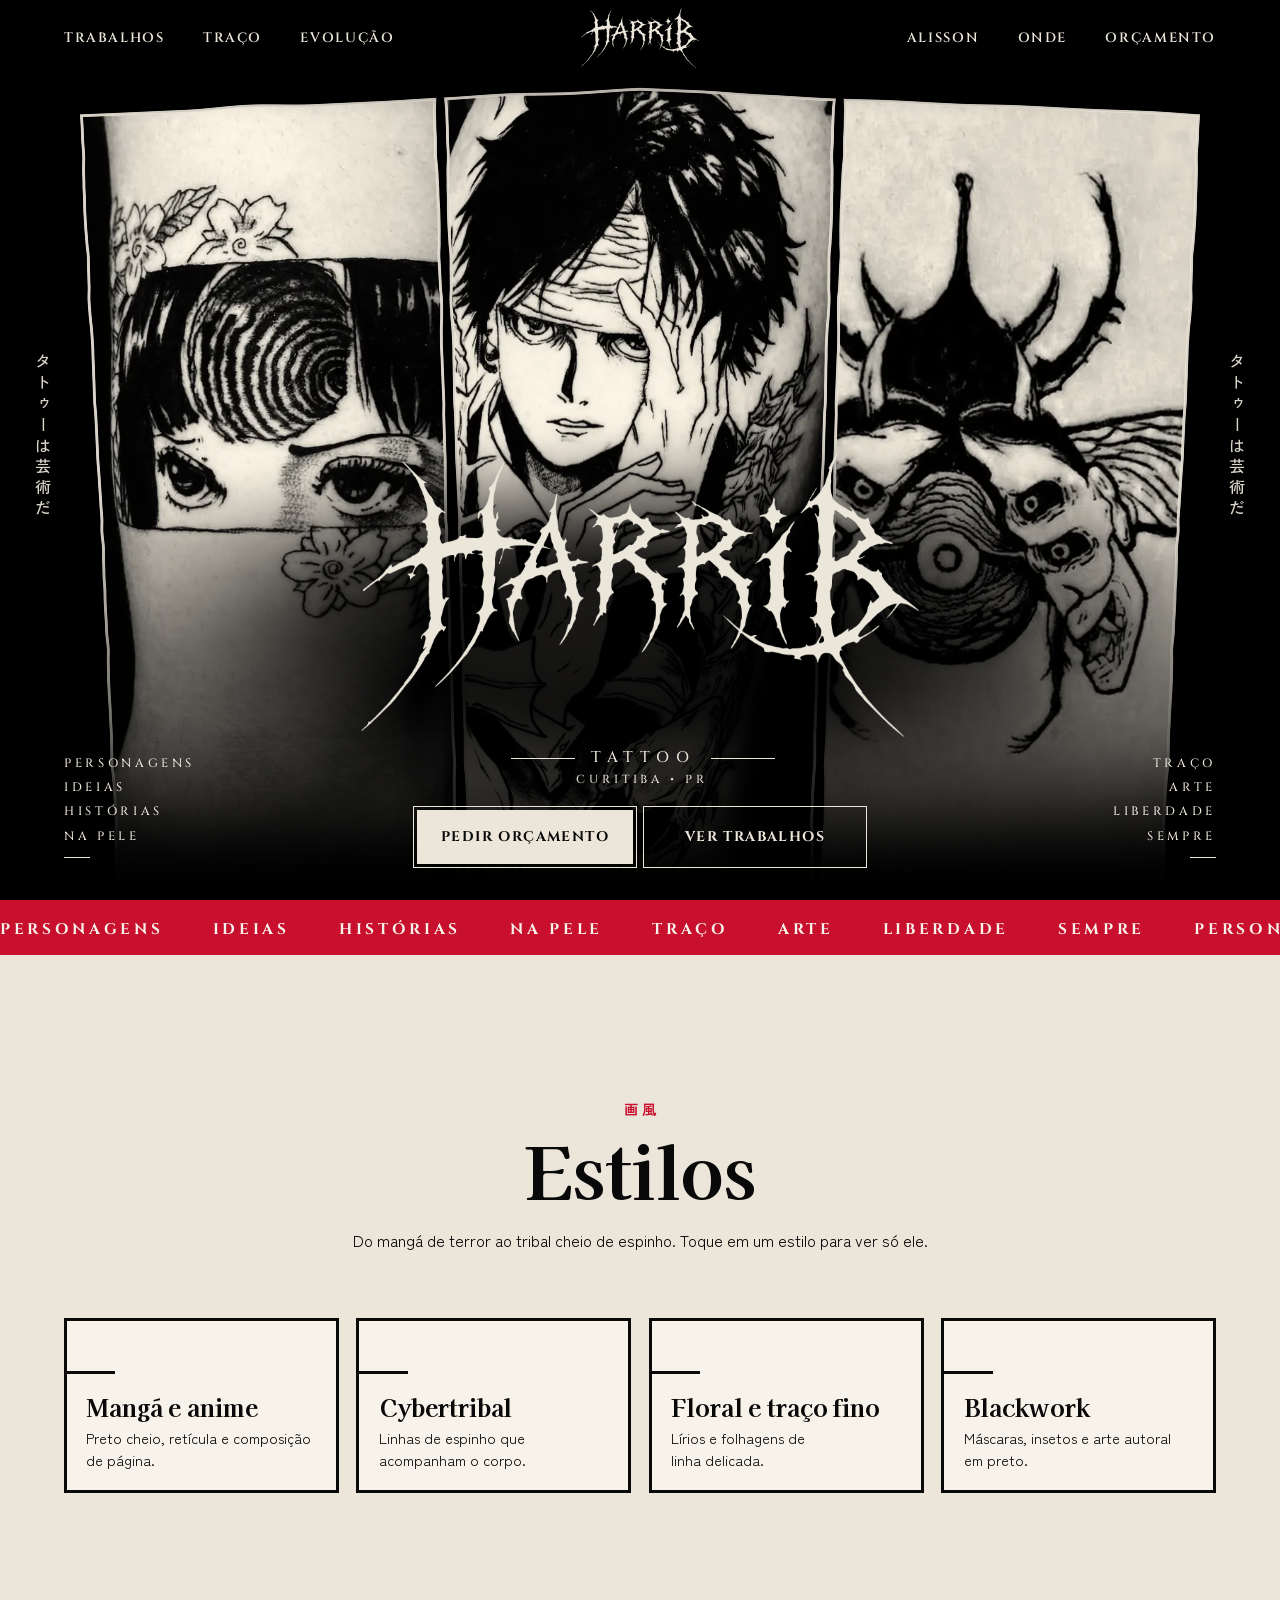
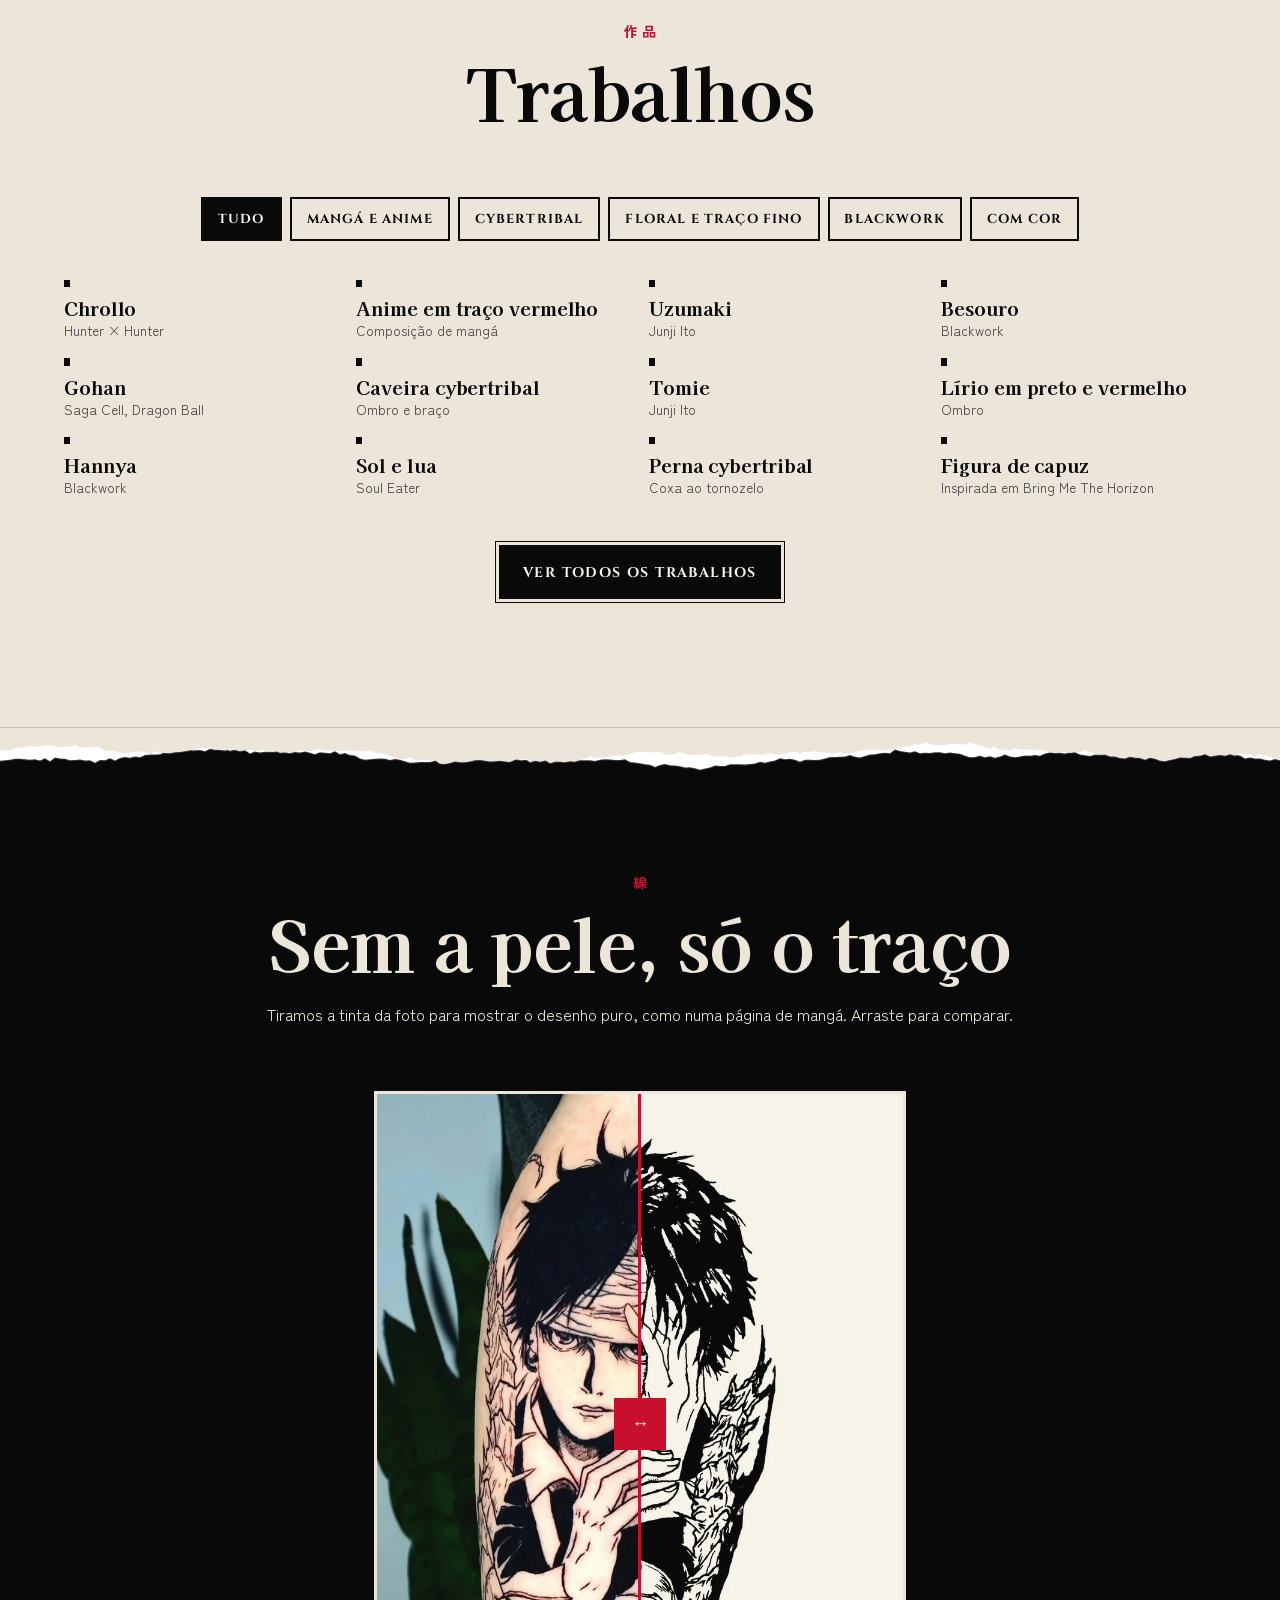
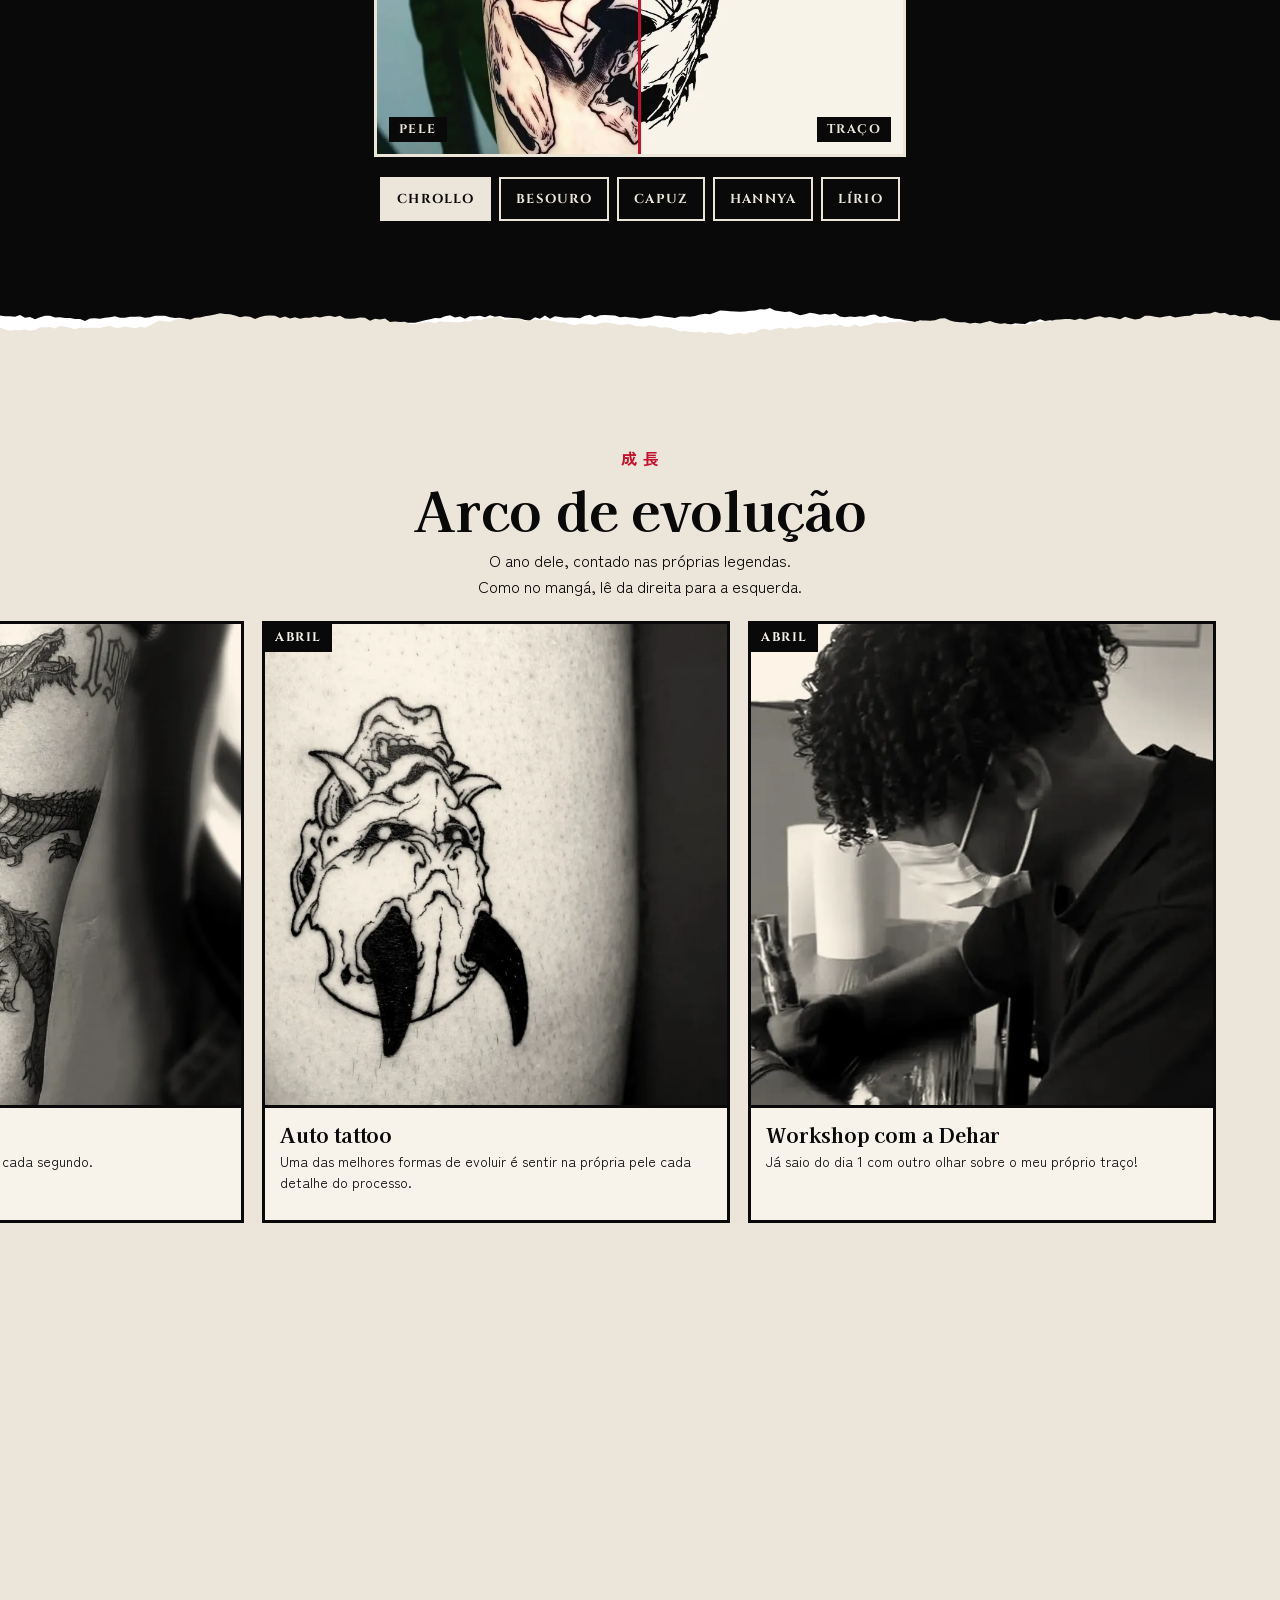
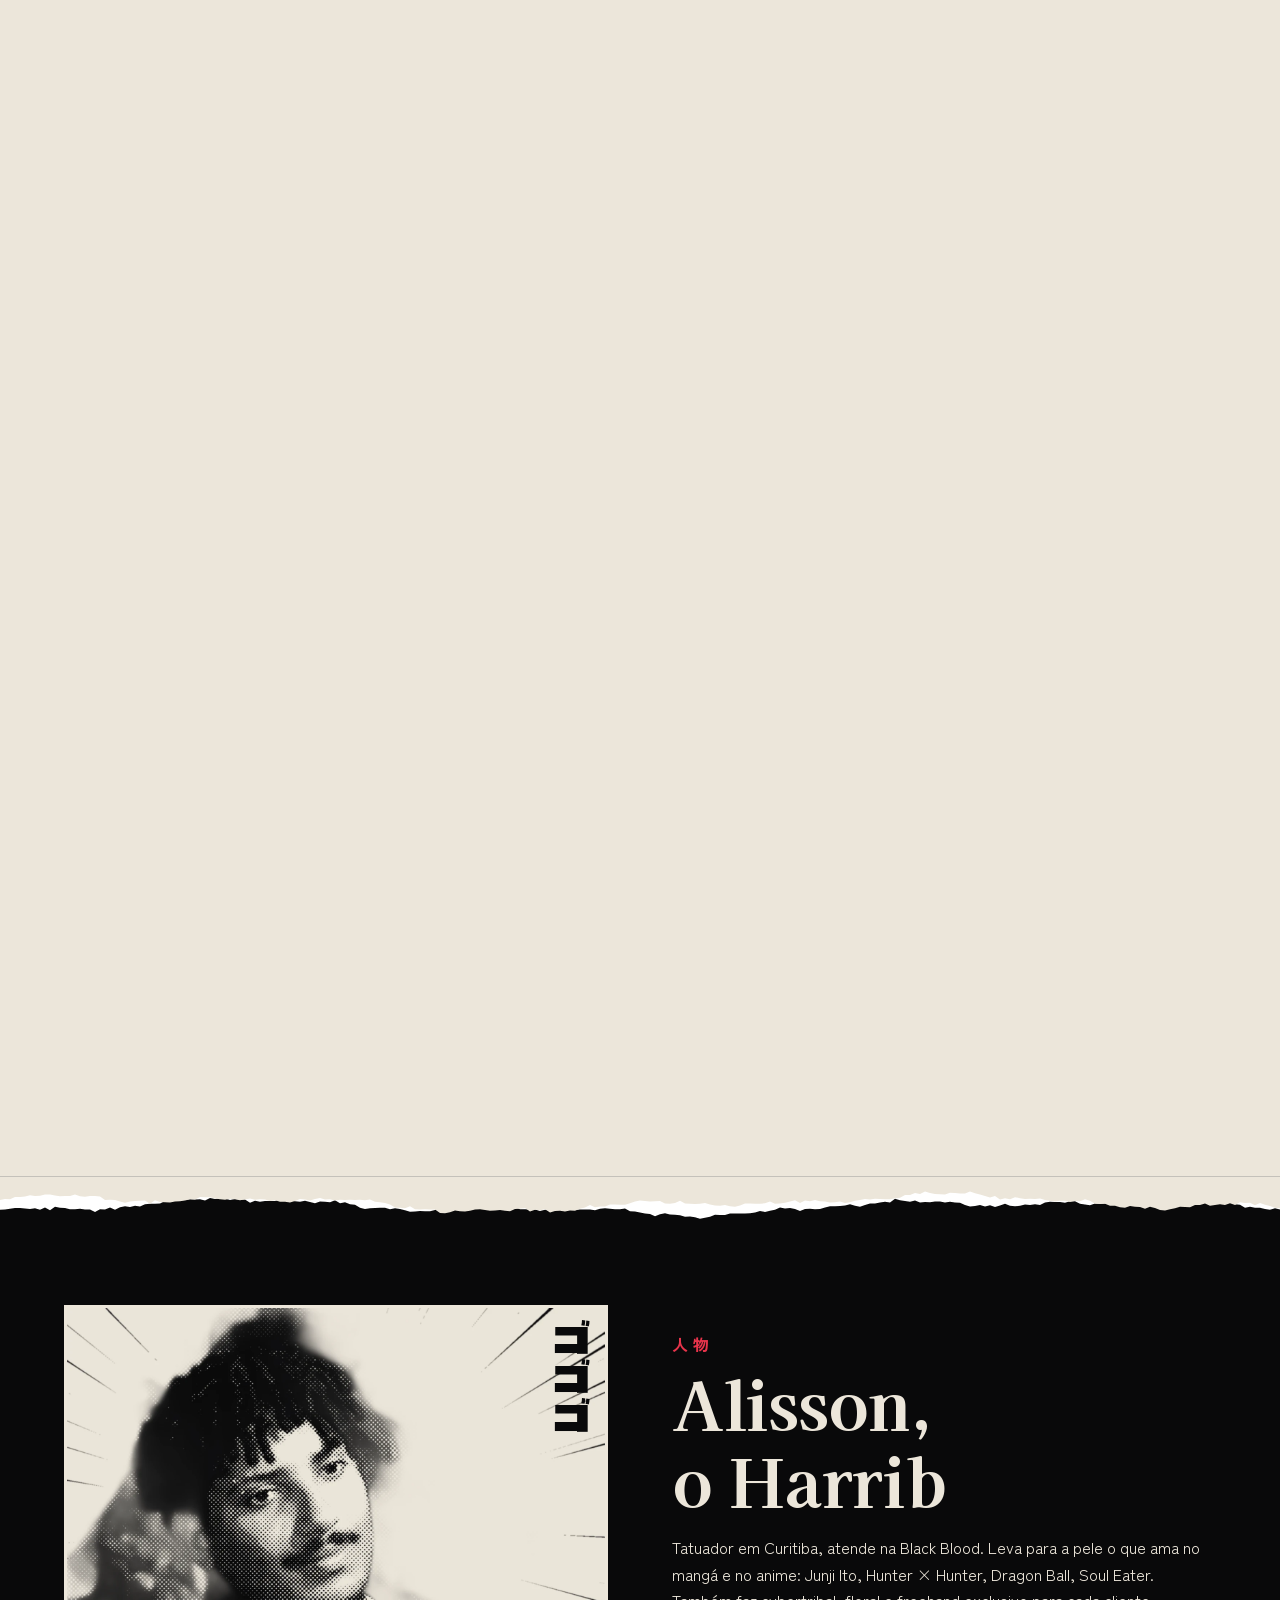
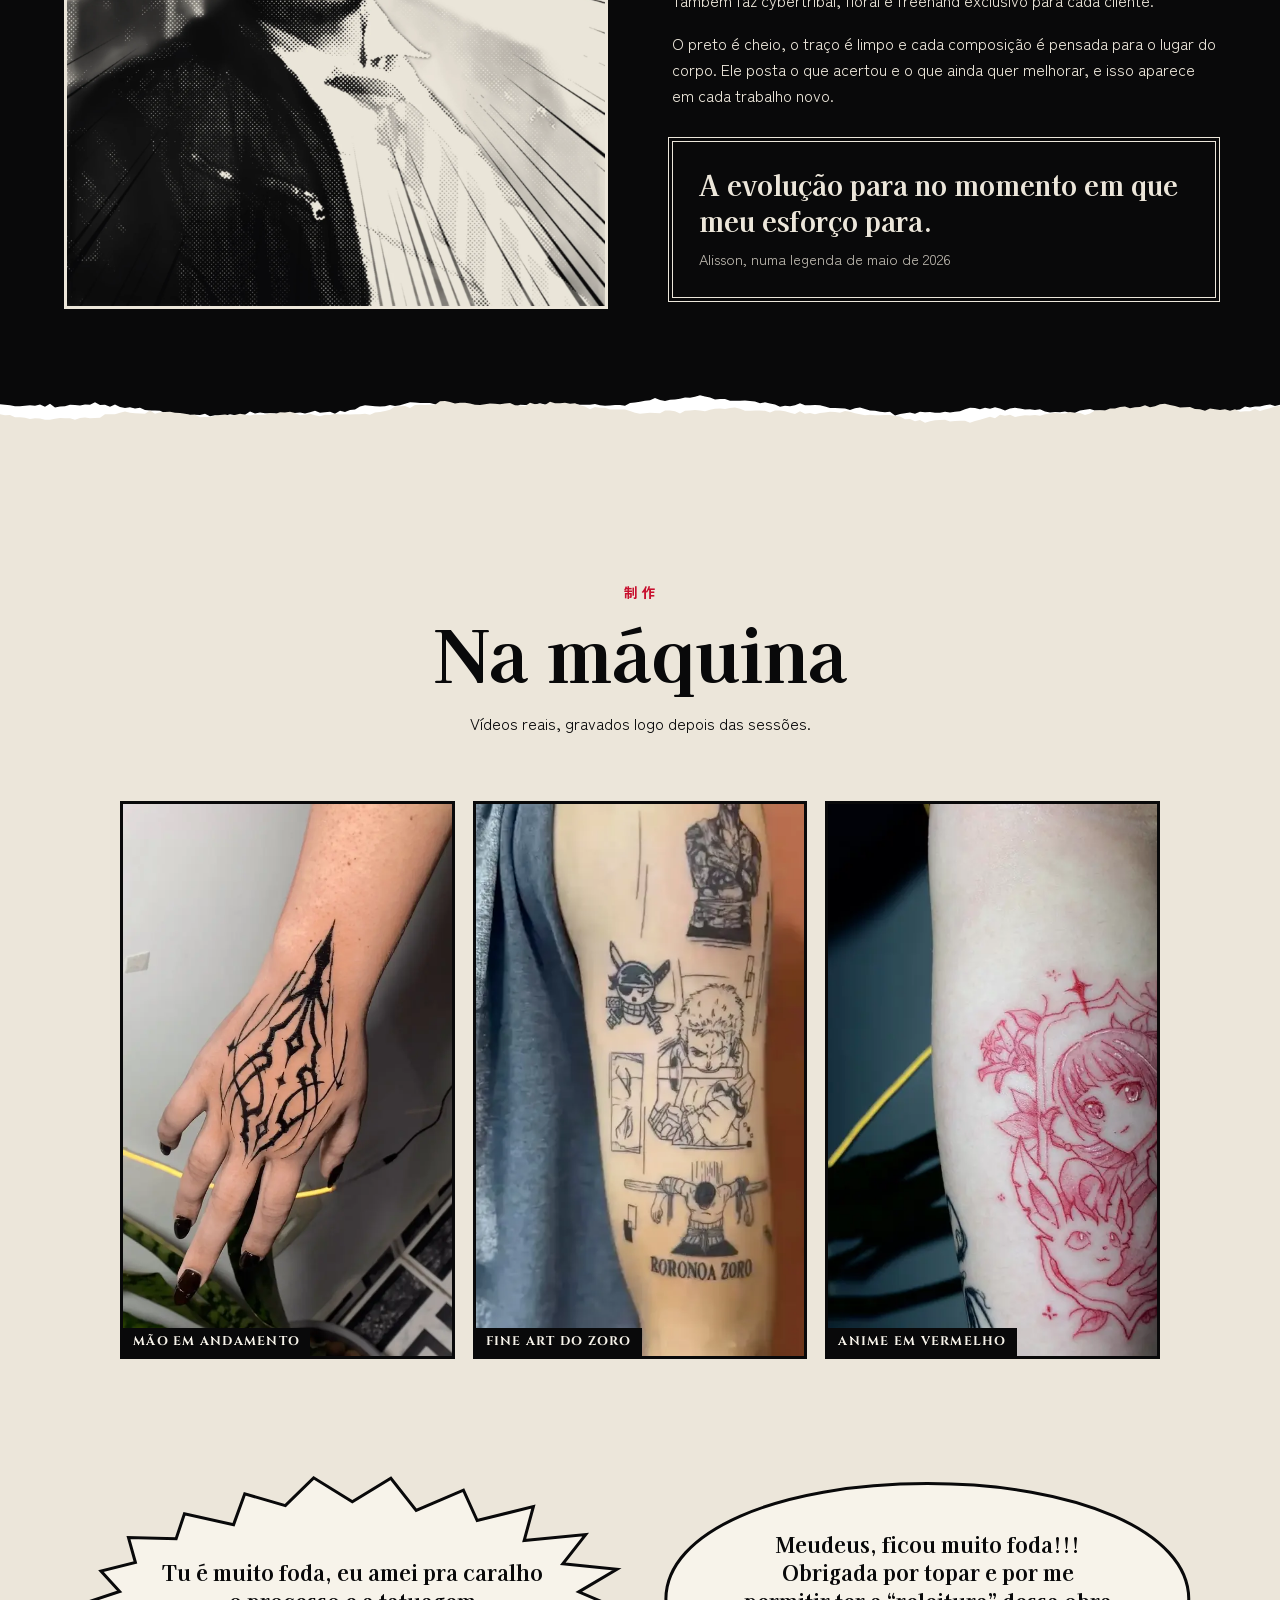
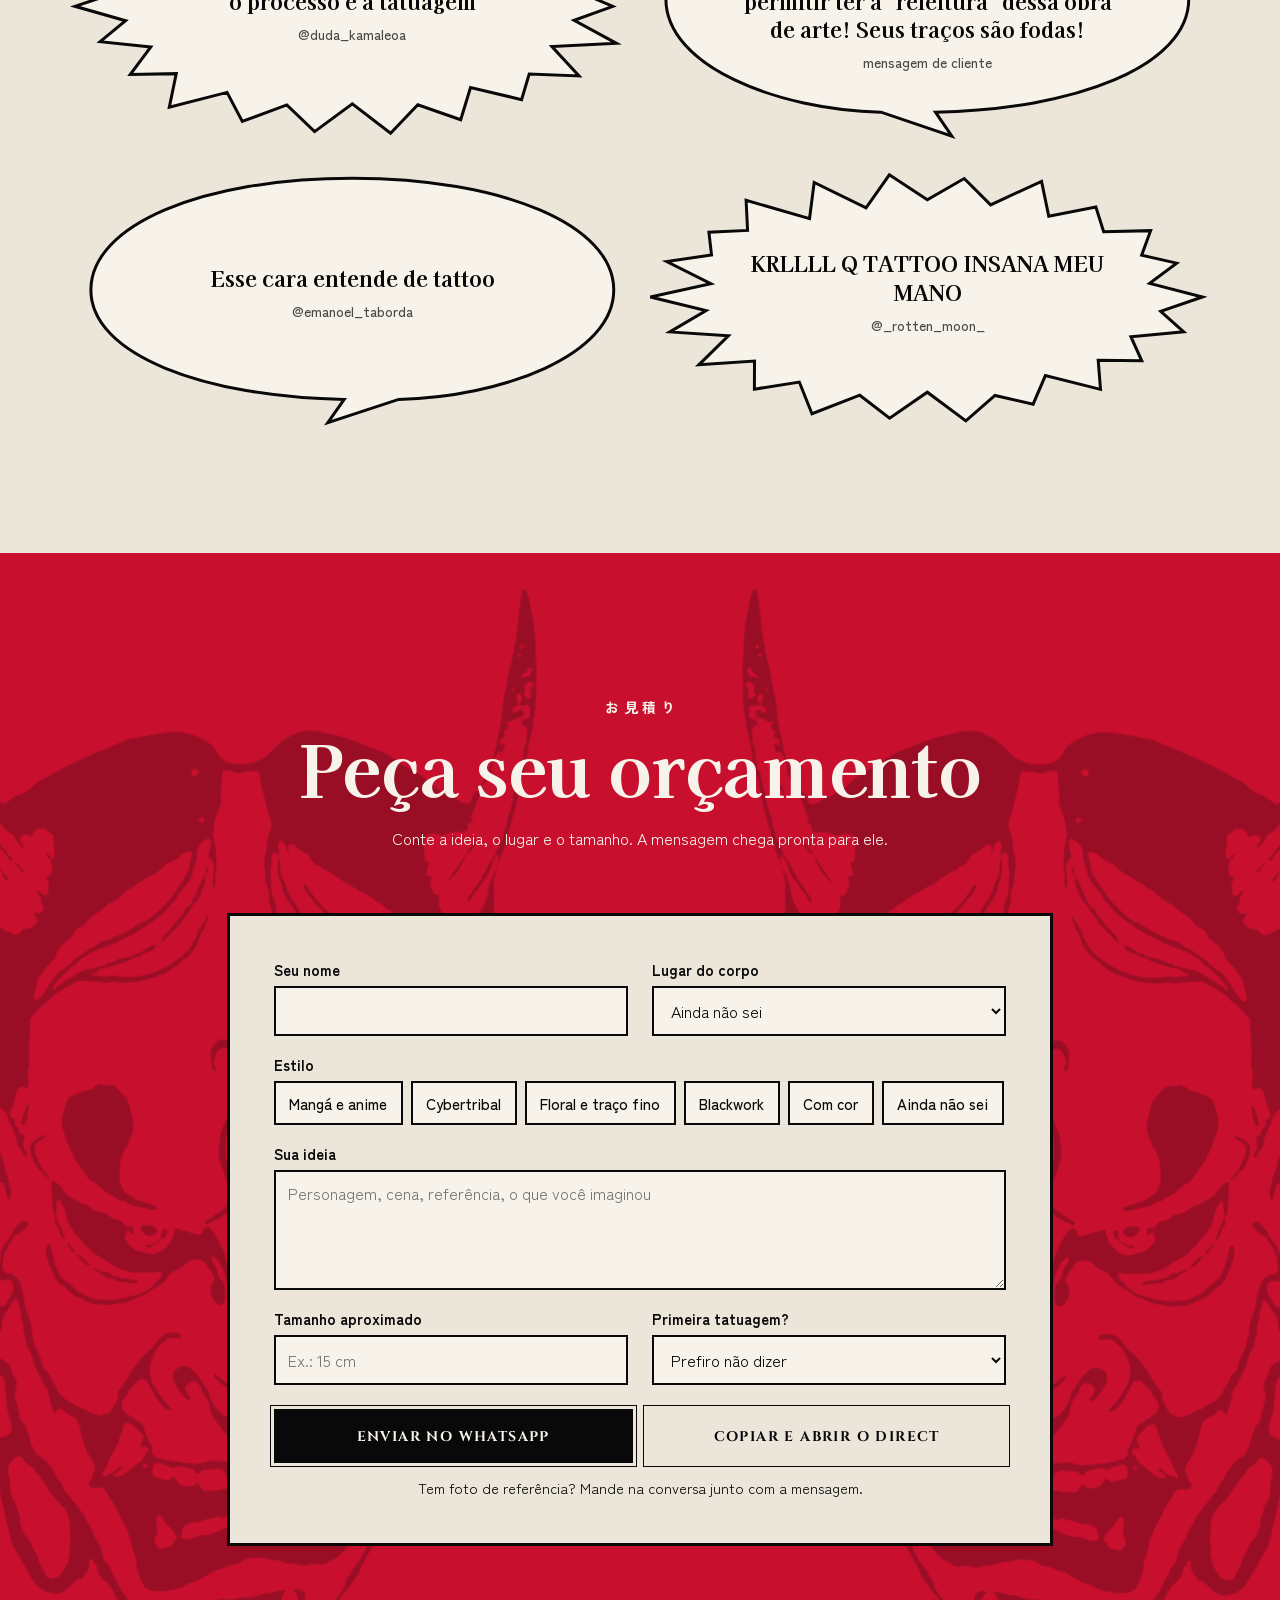
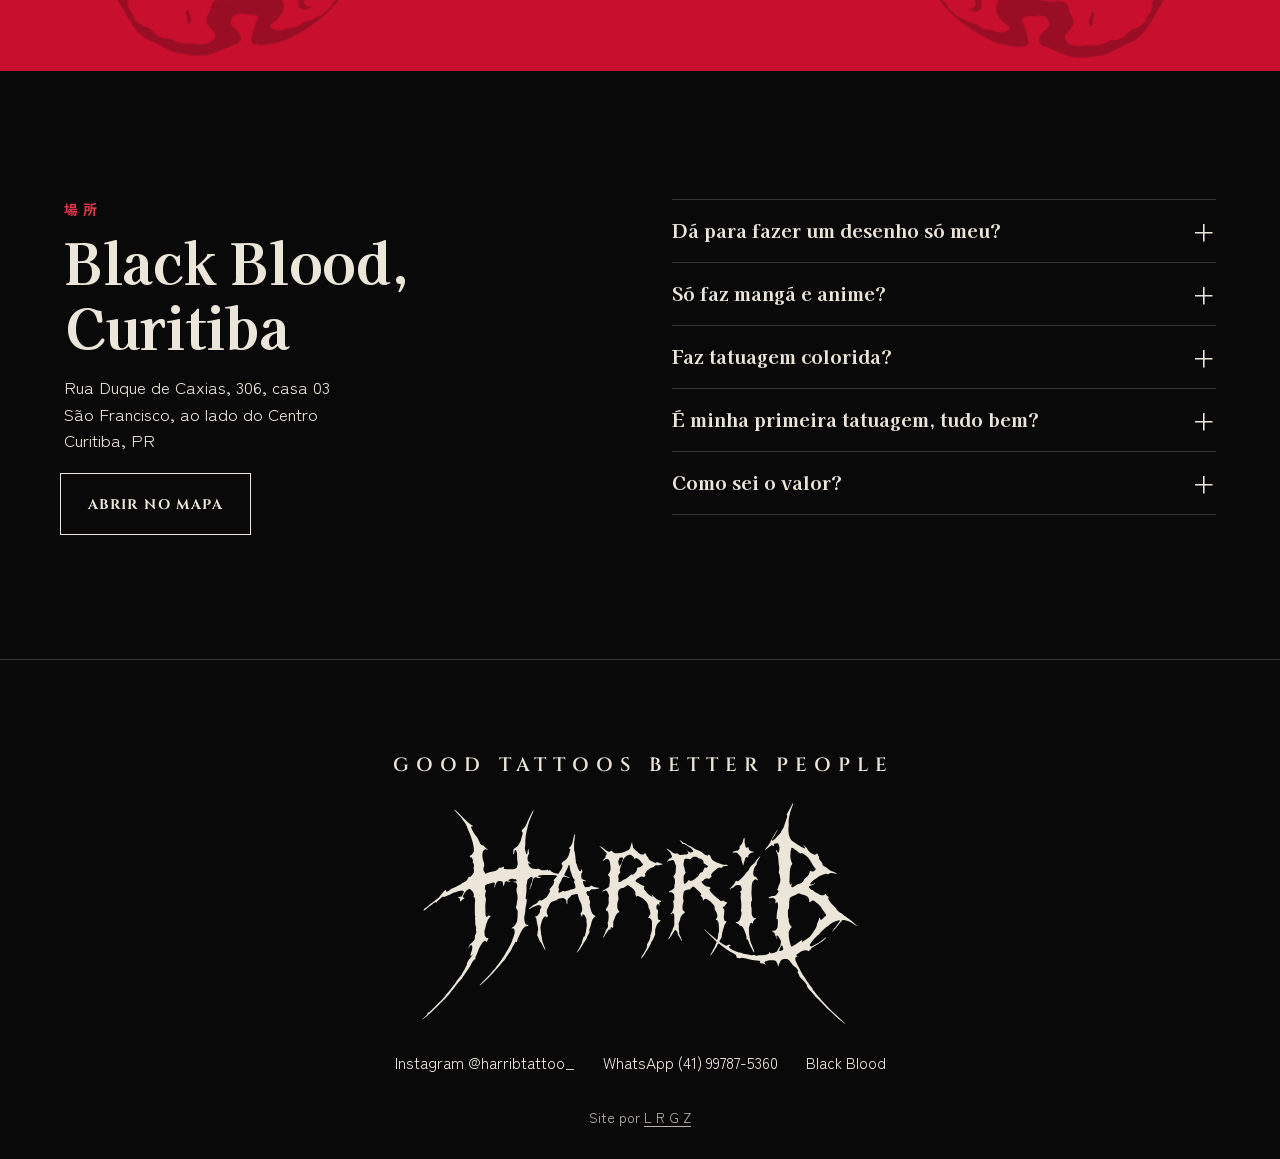
==== commit 268ccb1e: "Corrige erro no arco de evolução que parava o restante do script Co-Authored-By: Claude Opus 5.5 <no" ====
--- a/index.html
+++ b/index.html
@@ -15,7 +15,7 @@
 <meta property="og:type" content="website">
 <link rel="preload" href="assets/fonts/kaisei-800.woff2" as="font" type="font/woff2" crossorigin>
 <link rel="preload" href="assets/fonts/zen-400.woff2" as="font" type="font/woff2" crossorigin>
-<link rel="stylesheet" href="assets/css/site.css?v=1793916833">
+<link rel="stylesheet" href="assets/css/site.css?v=1793917531">
 <script>document.documentElement.classList.add('js')</script>
 <link rel="preload" as="image" href="assets/img/logo-hero.webp?v=1" fetchpriority="high">
 </head>
@@ -209,7 +209,7 @@
 </div>
 
 <script>window.HARRIB={"whats":"5541997875360","t":{"chrollo":{"t":"Chrollo","n":"Hunter × Hunter","q":"A primeira de HxH. Estou bem feliz com esse resultado!","c":"manga","m":[{"a":"002_0"},{"a":"002_1"},{"a":"002_2","v":1}]},"vermelha":{"t":"Anime em traço vermelho","n":"Composição de mangá","q":"Eu adoro fazer esses projetos de anime/mangá, e a composição desse ficou demais!","c":"manga","m":[{"a":"001_0"},{"a":"001_1","v":1}]},"uzumaki":{"t":"Uzumaki","n":"Junji Ito","q":"Mais uma de Junji Ito, esse trabalho foi bem satisfatório de fazer e eu amo esse estilo mangá.","c":"manga","m":[{"a":"011_0"},{"a":"011_1","v":1}]},"besouro":{"t":"Besouro","n":"Blackwork","q":"Que fusão insana!!","c":"black","m":[{"a":"003_0"},{"a":"003_1","v":1}]},"gohan":{"t":"Gohan","n":"Saga Cell, Dragon Ball","q":"Fazer tatuagens no estilo mangá/anime está sendo uma experiência muito boa, dessa vez um Gohan da saga Cell.","c":"manga","m":[{"a":"010_0"},{"a":"010_1","v":1}]},"caveira":{"t":"Caveira cybertribal","n":"Ombro e braço","q":"Extremamente satisfeito com esse resultado.","c":"cyber","m":[{"a":"006_0"},{"a":"006_1","v":1}]},"tomie":{"t":"Tomie","n":"Junji Ito","q":"Tomie de Junji Ito, eu sempre quis tatuar essa arte!","c":"manga","m":[{"a":"013_0"}]},"lirio":{"t":"Lírio em preto e vermelho","n":"Ombro","q":"Que tattoo boa de fazer! A sessão foi ótima e a arte me agradou muito.","c":"floral","m":[{"a":"015_1"},{"a":"015_0"},{"a":"015_2","v":1}]},"hannya":{"t":"Hannya","n":"Blackwork","q":"A evolução para no momento em que meu esforço para.","c":"black","m":[{"a":"018_1"},{"a":"018_0"}]},"soul":{"t":"Sol e lua","n":"Soul Eater","q":"Essa tattoo foi premiação na Batalha da Meno.","c":"manga","m":[{"a":"009_0"},{"a":"009_1","v":1}]},"perna":{"t":"Perna cybertribal","n":"Coxa ao tornozelo","q":"Foi um trabalho de muitas horas mas que valeu cada minuto.","c":"cyber","m":[{"a":"017_1"},{"a":"017_0"},{"a":"017_2","v":1}]},"capuz":{"t":"Figura de capuz","n":"Inspirada em Bring Me The Horizon","q":"Tattoo inspirada em Bring Me The Horizon.","c":"black","m":[{"a":"019_0"},{"a":"019_1","v":1}]},"caveiraflor":{"t":"Caveira e flores","n":"Coxa","q":"A arte é linda e todo o tempo dedicado nela valeu cada segundo.","c":"floral","m":[{"a":"014_0"},{"a":"014_1","v":1}]},"zoro":{"t":"Zoro","n":"One Piece","q":"Fine art do Zoro.","c":"manga","m":[{"a":"034_1"},{"a":"034_0","v":1}]},"freehand":{"t":"Primeiro freehand","n":"Antebraço","q":"Saber que é exclusiva tanto pra mim quanto pro meu cliente é uma sensação indescritível!","c":"cyber","m":[{"a":"024_0"},{"a":"024_1","v":1},{"a":"024_2","v":1}]},"mao":{"t":"Mão cybertribal","n":"Projeto em andamento","q":"Apesar de não estar pronto, está sendo um dos projetos mais bonitos que já fiz. Postei porque sou ansioso kkkkkk","c":"cyber","m":[{"a":"007_0","v":1}]},"lirios":{"t":"Lírios","n":"Floral em traço fino","q":"Estou adorando fazer o estilo floral, além de ser muito elegante, é uma ótima forma de desenvolver melhor meu traço.","c":"floral","m":[{"a":"012_0"},{"a":"012_1","v":1}]},"cordeiro":{"t":"Cordeiro","n":"Cult of the Lamb","q":"Trabalhar com um pouco de cor além do preto é muito bom também, e é uma das minhas favoritas agora.","c":"cor","m":[{"a":"020_0"},{"a":"020_2"},{"a":"020_1","v":1}]},"autoral":{"t":"Arte autoral","n":"Lembrança eternizada","q":"Essa tattoo é muito especial pra mim, tanto por ser uma arte autoral quanto pelo contexto da criação dela.","c":"cyber","m":[{"a":"016_0"},{"a":"016_1","v":1}]},"quatro":{"t":"Filigrana em 4 cores","n":"Antebraço","q":"Adorei essa tattoo, trabalhei com 4 cores e ela é bem delicada.","c":"cor","m":[{"a":"008_0"},{"a":"008_1"},{"a":"008_2"}]},"bobo":{"t":"Bobo da corte","n":"Primeira vez com agulha RS","q":"Foi um projeto de última hora mas foi incrível de se fazer!","c":"black","m":[{"a":"022_0"},{"a":"022_1","v":1}]},"dragao":{"t":"Dragão","n":"Primeira tattoo detalhada","q":"Foram horas de trabalho e valeu cada segundo.","c":"black","m":[{"a":"029_0"}]},"esqueleto":{"t":"Mão de esqueleto","n":"Avenged Sevenfold","q":"Tatuagens com traços delicados e finos é algo que eu quero fazer muito mais vezes.","c":"floral","m":[{"a":"032_0"}]},"capivara":{"t":"Capivara","n":"Vermelho e preto","q":"Tatuagens assim dão um charme muito legal.","c":"cor","m":[{"a":"033_0"},{"a":"033_1"},{"a":"033_2","v":1}]},"alquimia":{"t":"Círculo de transmutação","n":"Fullmetal","q":"Tattoo inspirada em Fullmetal.","c":"manga","m":[{"a":"027_0"}]}}};</script>
-<script src="assets/js/hero.js?v=1793916833"></script>
-<script src="assets/js/site.js?v=1793916833"></script>
+<script src="assets/js/hero.js?v=1793917531"></script>
+<script src="assets/js/site.js?v=1793917531"></script>
 </body>
 </html>
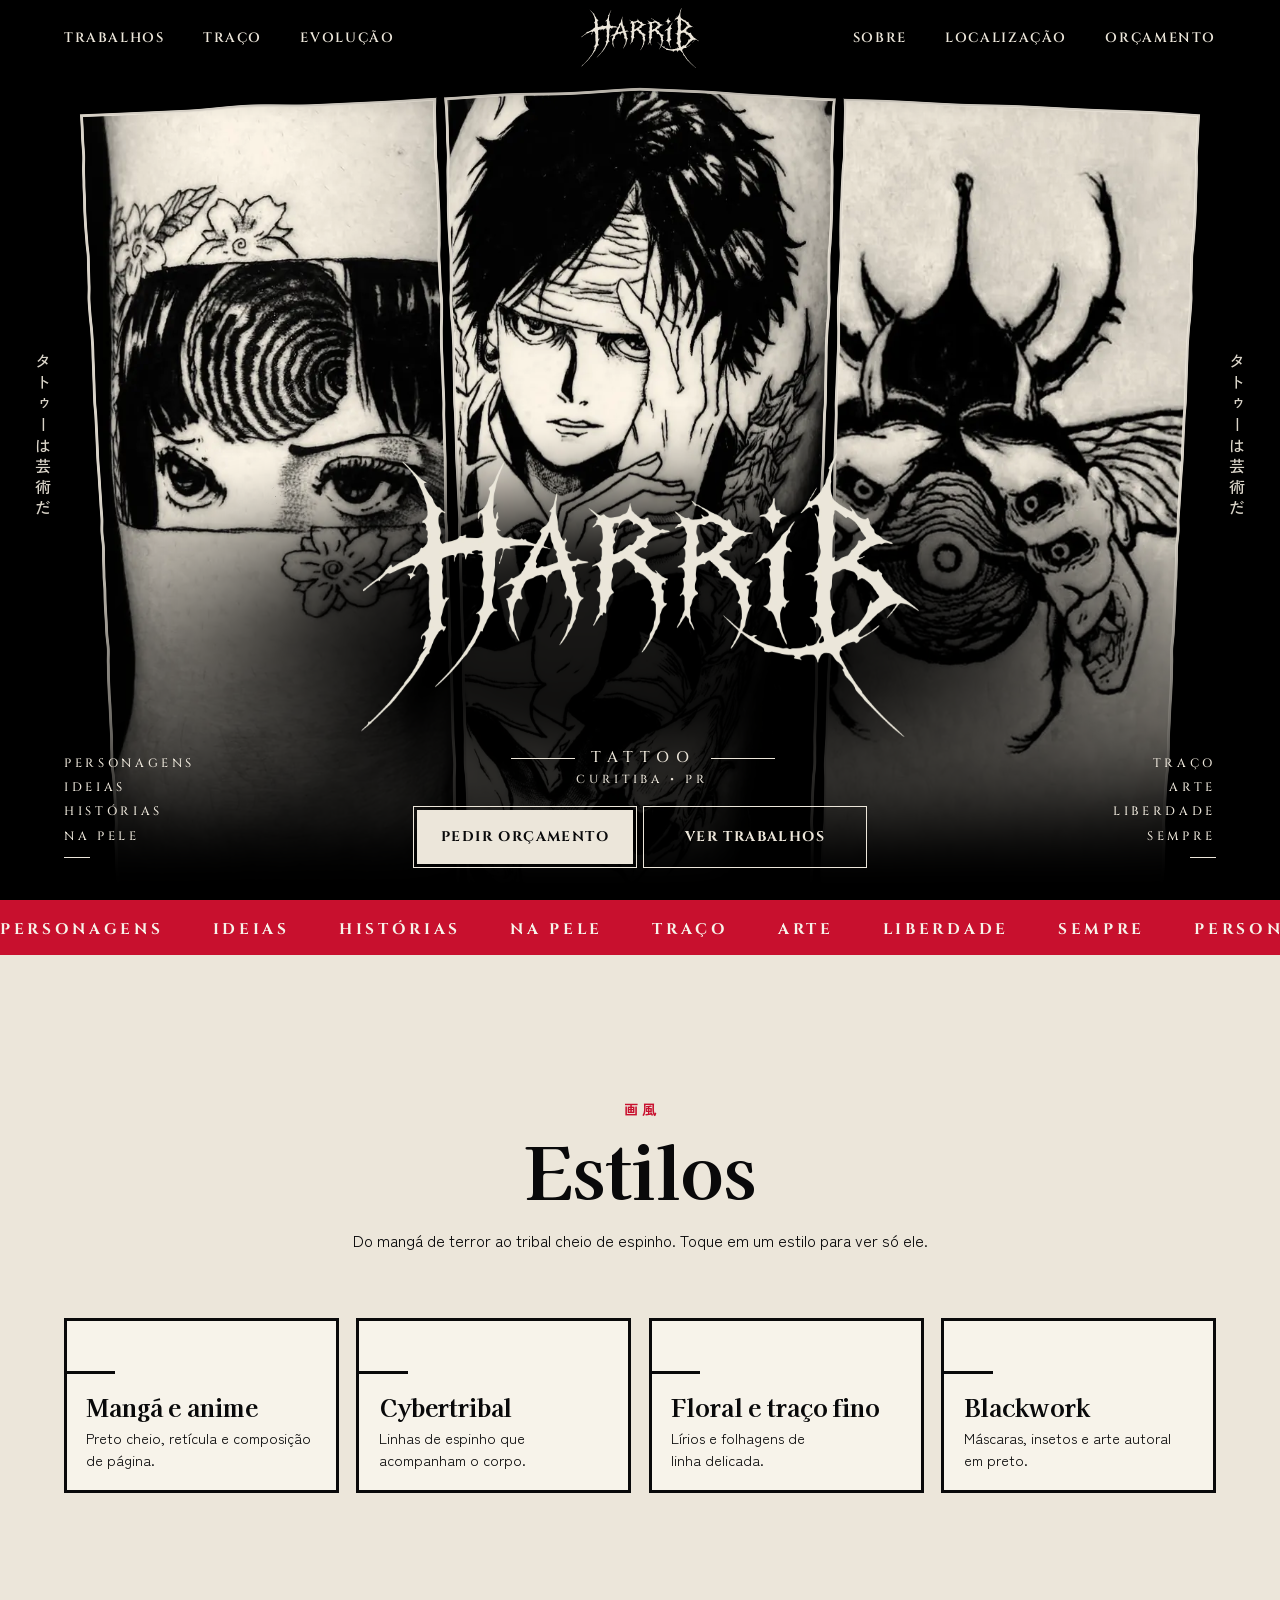
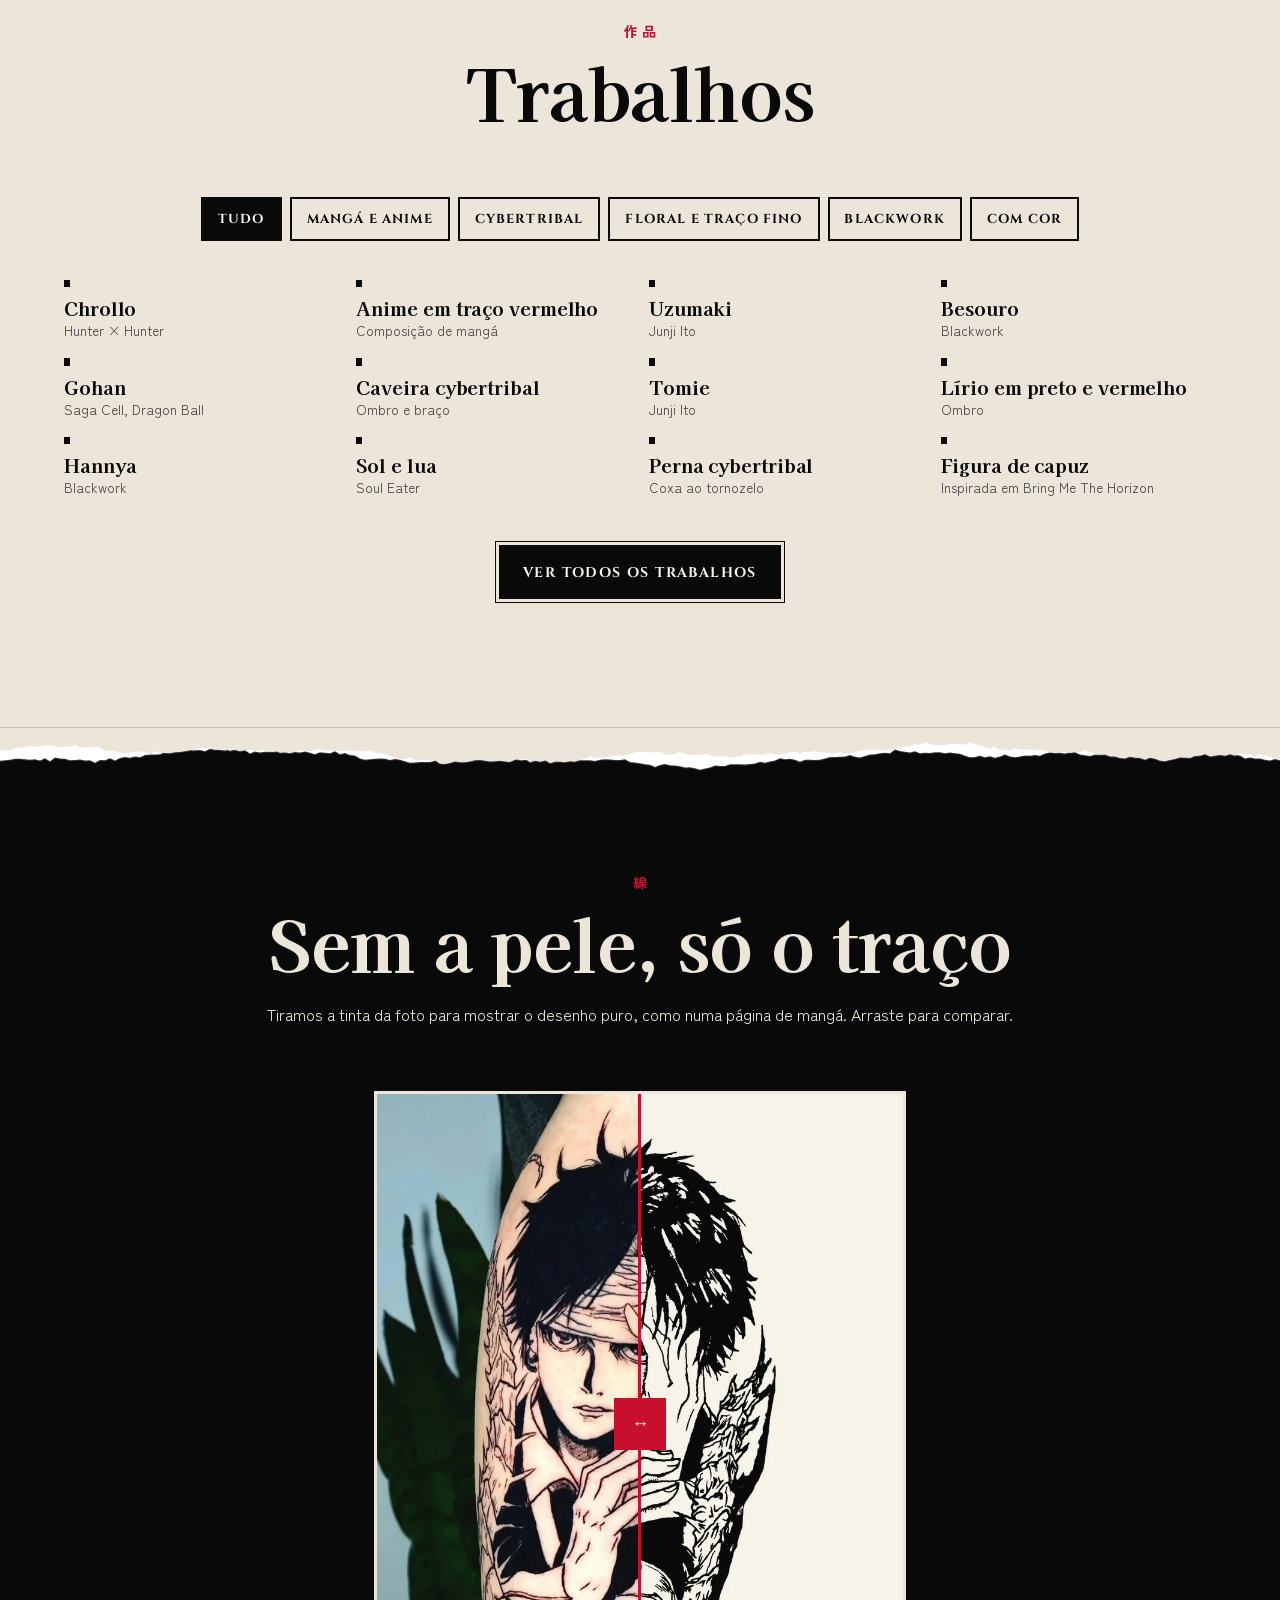
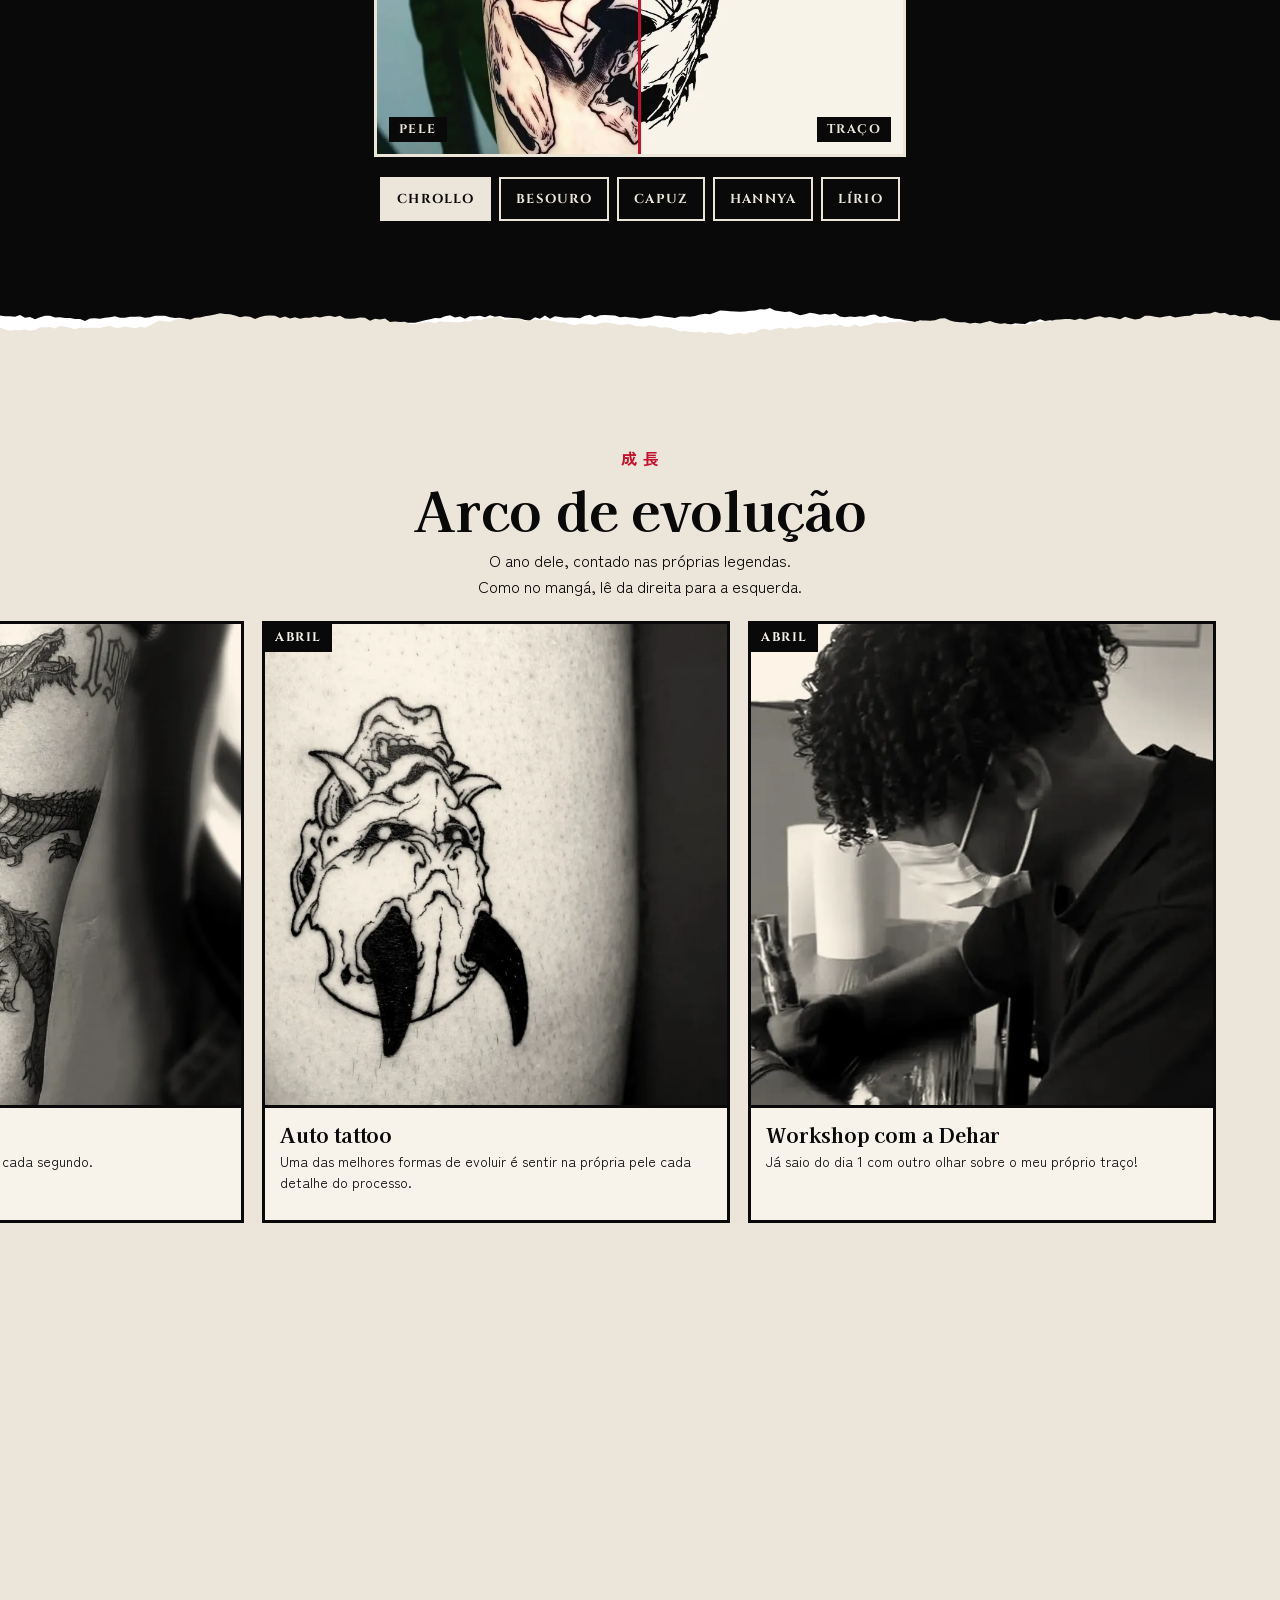
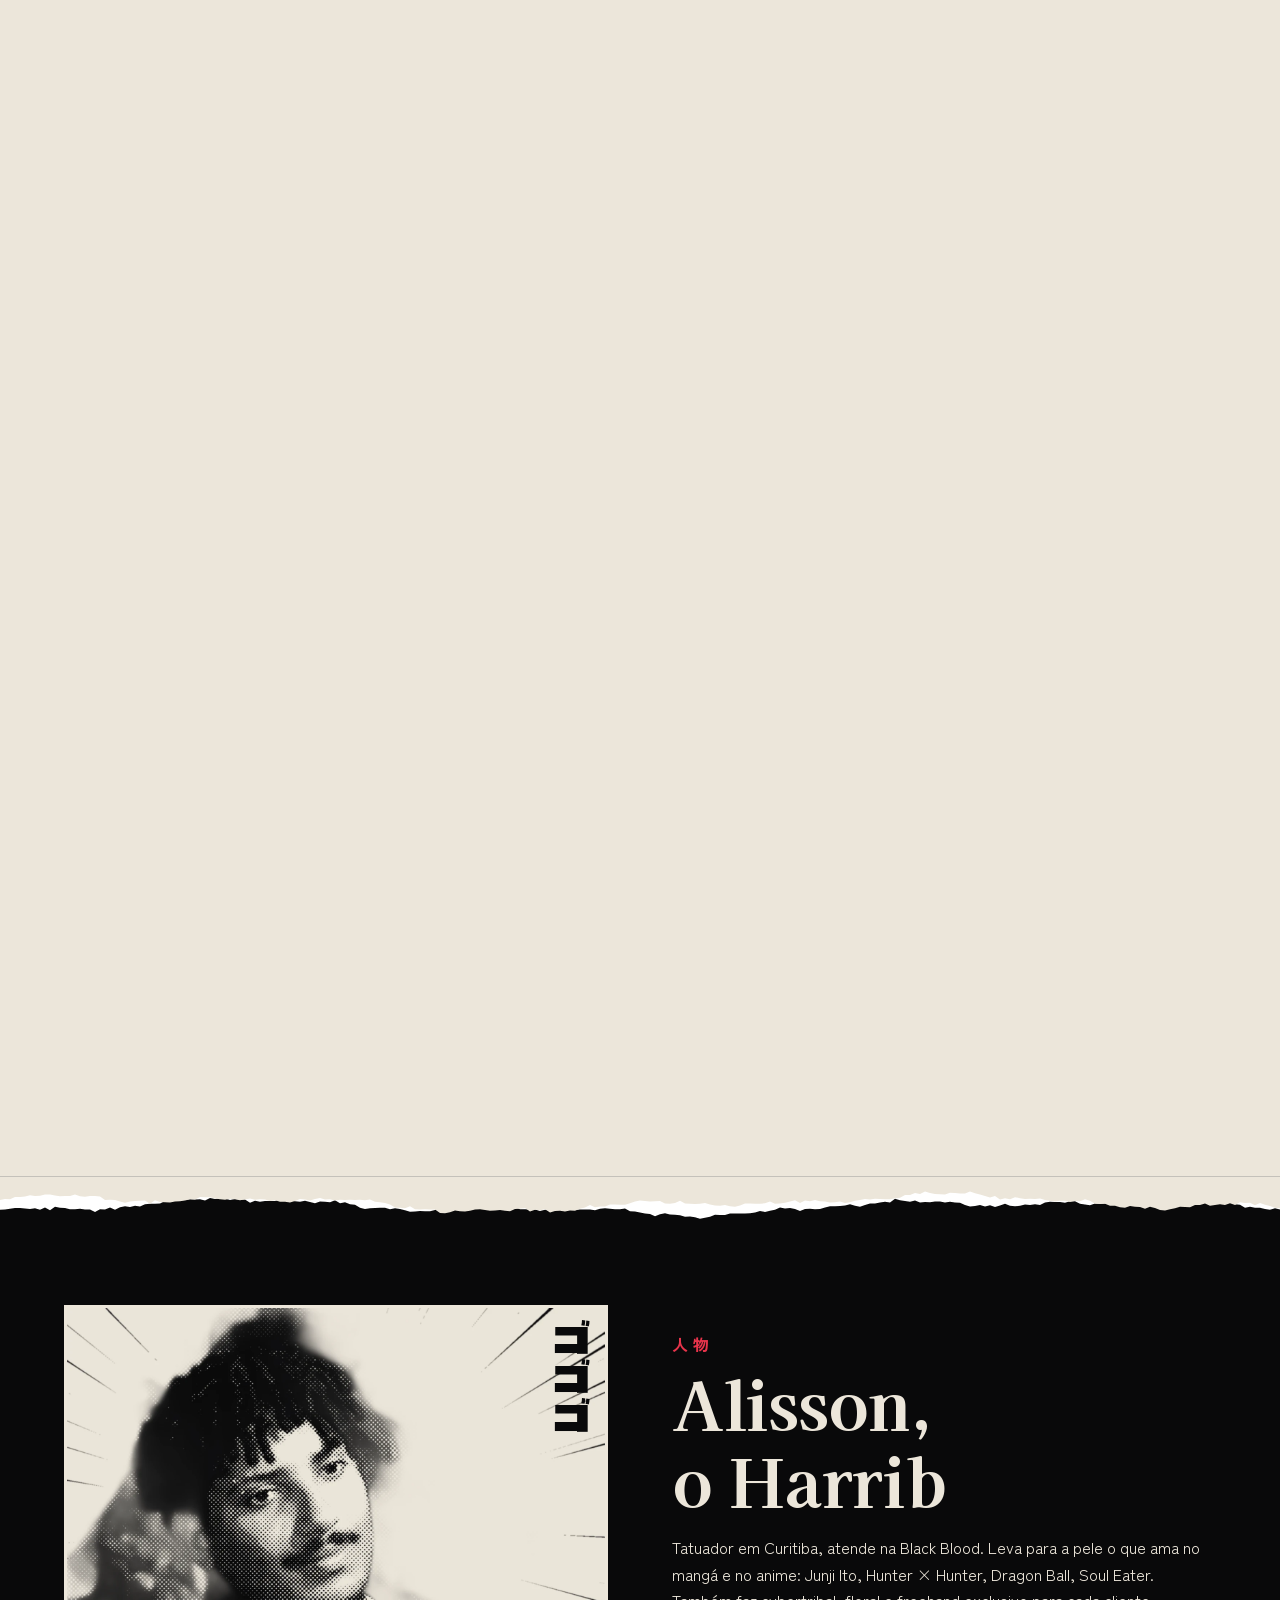
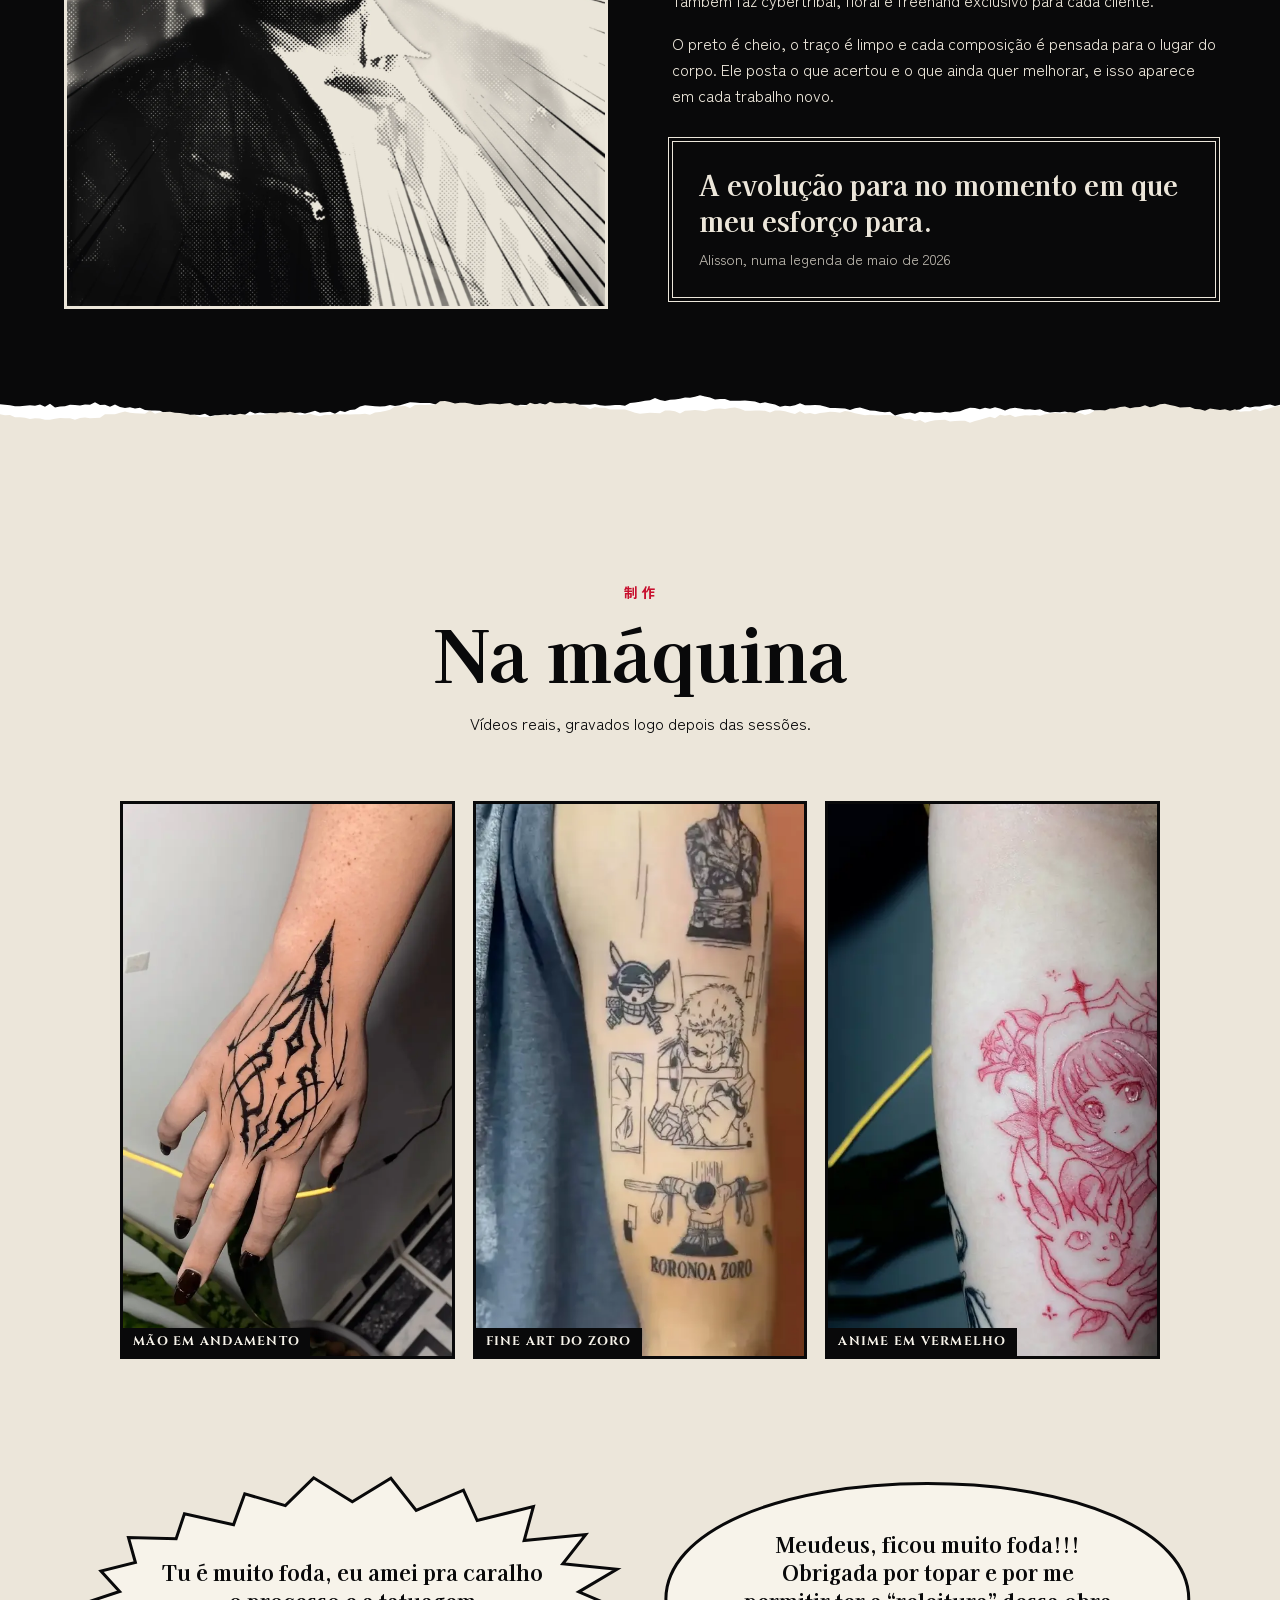
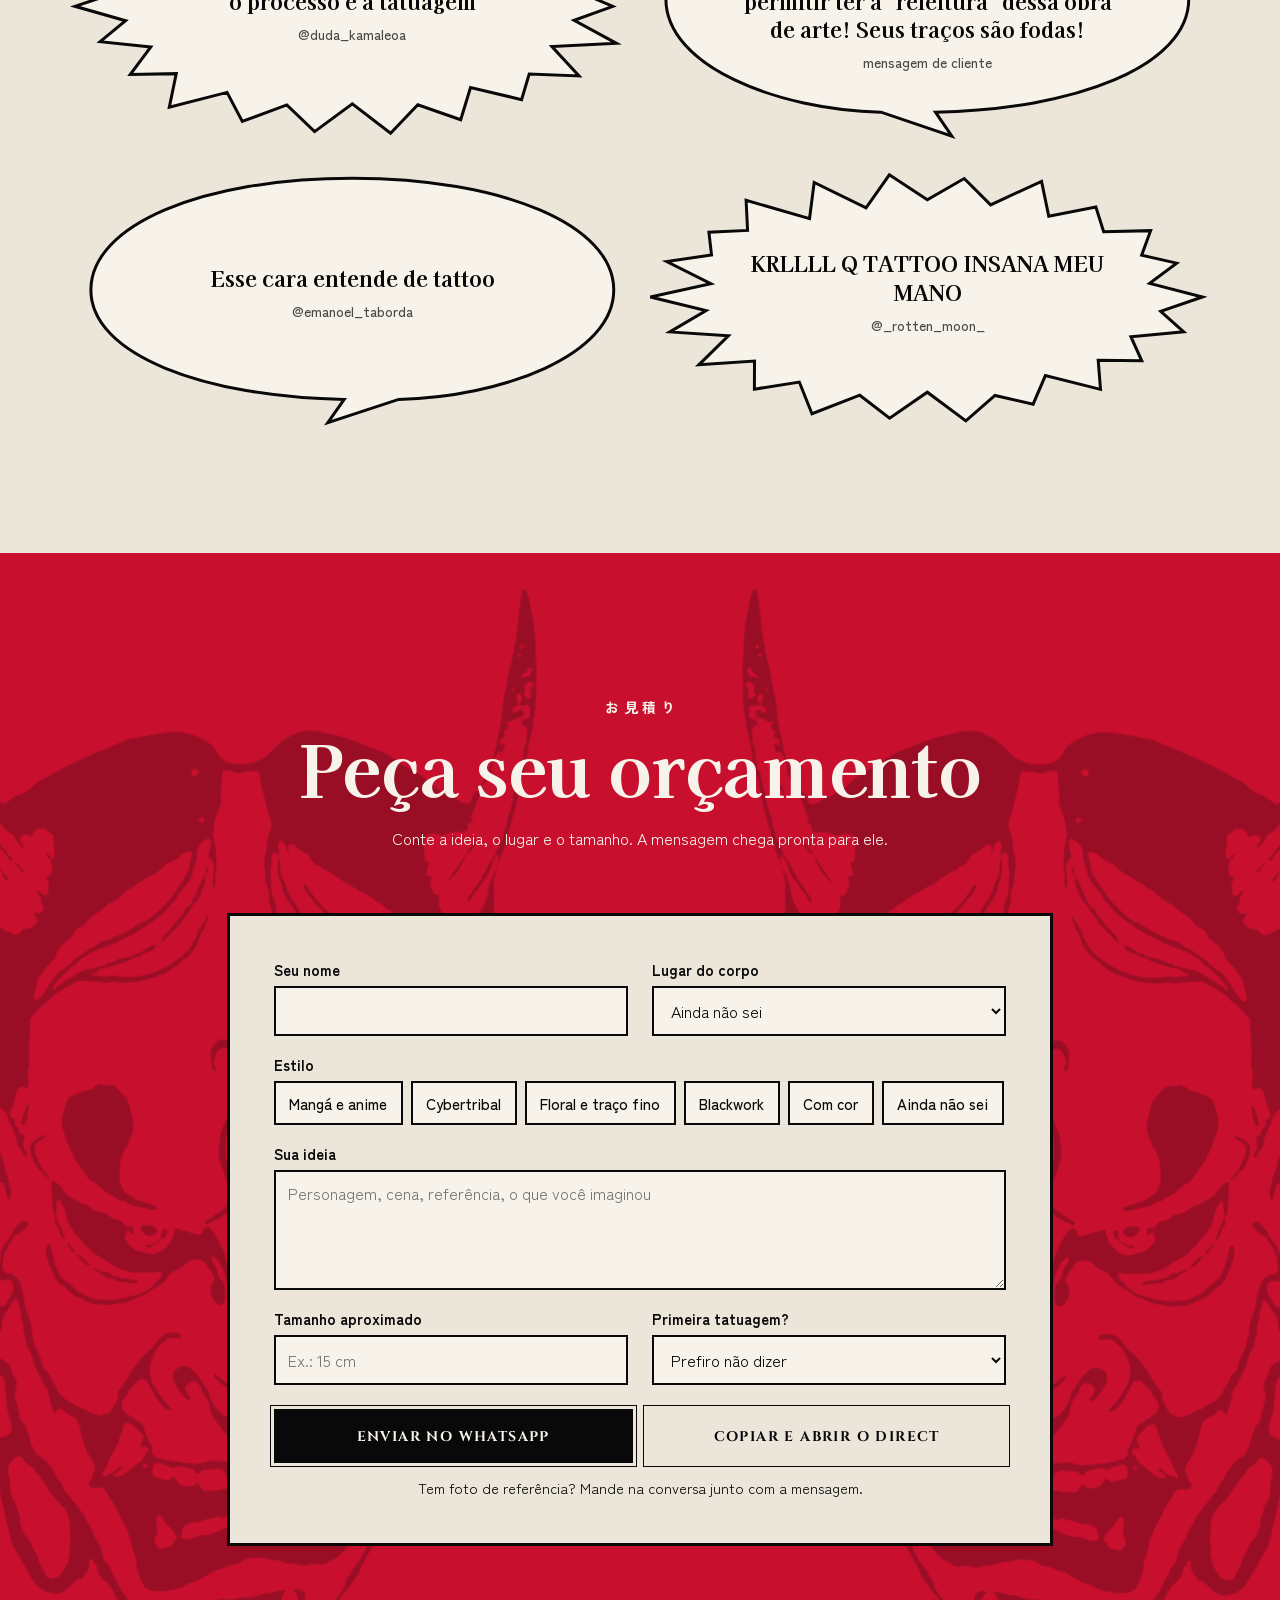
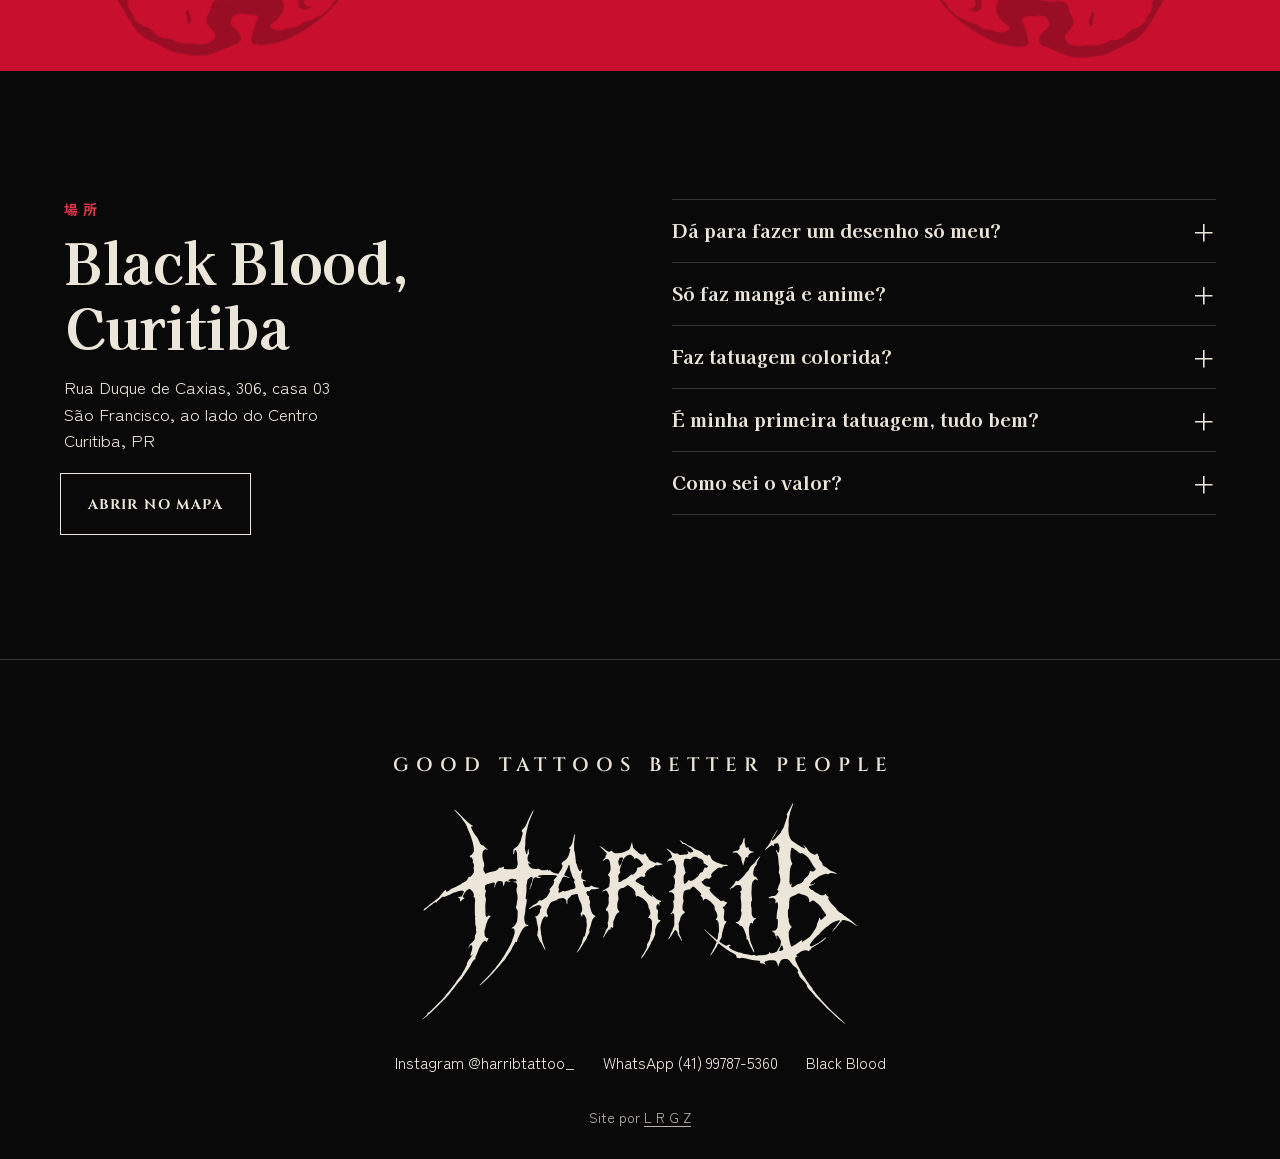
==== commit 562df5bc: "Modo de Pouca Energia do iOS sem botão de play: hero segue em WebGL; menu com Sobre e Localização Co" ====
--- a/index.html
+++ b/index.html
@@ -15,7 +15,7 @@
 <meta property="og:type" content="website">
 <link rel="preload" href="assets/fonts/kaisei-800.woff2" as="font" type="font/woff2" crossorigin>
 <link rel="preload" href="assets/fonts/zen-400.woff2" as="font" type="font/woff2" crossorigin>
-<link rel="stylesheet" href="assets/css/site.css?v=1793917531">
+<link rel="stylesheet" href="assets/css/site.css?v=1793919691">
 <script>document.documentElement.classList.add('js')</script>
 <link rel="preload" as="image" href="assets/img/logo-hero.webp?v=1" fetchpriority="high">
 </head>
@@ -28,14 +28,14 @@
     <nav aria-label="Principal, esquerda"><a href="#trabalhos">Trabalhos</a><a href="#traco">Traço</a><a href="#evolucao">Evolução</a></nav>
     <button class="menu-bt" id="abrirMenu" aria-expanded="false" aria-controls="gaveta">Menu</button>
     <a class="marca" href="#inicio" aria-label="Harrib Tattoo, início"><svg viewBox="0 0 3049 1551" aria-hidden="true" focusable="false"><use href="#lg"/></svg></a>
-    <nav class="dir" aria-label="Principal, direita"><a href="#alisson">Alisson</a><a href="#onde">Onde</a><a href="#orcamento">Orçamento</a></nav>
+    <nav class="dir" aria-label="Principal, direita"><a href="#alisson">Sobre</a><a href="#onde">Localização</a><a href="#orcamento">Orçamento</a></nav>
     <a class="orc-bt" href="#orcamento">Orçamento</a>
   </div>
 </header>
 
 <div class="gaveta" id="gaveta" hidden>
   <button class="fechar" id="fecharMenu">Fechar</button>
-  <a href="#trabalhos">Trabalhos</a><a href="#traco">Traço</a><a href="#evolucao">Evolução</a><a href="#alisson">Alisson</a><a href="#orcamento">Orçamento</a><a href="#onde">Onde</a>
+  <a href="#trabalhos">Trabalhos</a><a href="#traco">Traço</a><a href="#evolucao">Evolução</a><a href="#alisson">Sobre</a><a href="#orcamento">Orçamento</a><a href="#onde">Localização</a>
 </div>
 
 <main>
@@ -209,7 +209,7 @@
 </div>
 
 <script>window.HARRIB={"whats":"5541997875360","t":{"chrollo":{"t":"Chrollo","n":"Hunter × Hunter","q":"A primeira de HxH. Estou bem feliz com esse resultado!","c":"manga","m":[{"a":"002_0"},{"a":"002_1"},{"a":"002_2","v":1}]},"vermelha":{"t":"Anime em traço vermelho","n":"Composição de mangá","q":"Eu adoro fazer esses projetos de anime/mangá, e a composição desse ficou demais!","c":"manga","m":[{"a":"001_0"},{"a":"001_1","v":1}]},"uzumaki":{"t":"Uzumaki","n":"Junji Ito","q":"Mais uma de Junji Ito, esse trabalho foi bem satisfatório de fazer e eu amo esse estilo mangá.","c":"manga","m":[{"a":"011_0"},{"a":"011_1","v":1}]},"besouro":{"t":"Besouro","n":"Blackwork","q":"Que fusão insana!!","c":"black","m":[{"a":"003_0"},{"a":"003_1","v":1}]},"gohan":{"t":"Gohan","n":"Saga Cell, Dragon Ball","q":"Fazer tatuagens no estilo mangá/anime está sendo uma experiência muito boa, dessa vez um Gohan da saga Cell.","c":"manga","m":[{"a":"010_0"},{"a":"010_1","v":1}]},"caveira":{"t":"Caveira cybertribal","n":"Ombro e braço","q":"Extremamente satisfeito com esse resultado.","c":"cyber","m":[{"a":"006_0"},{"a":"006_1","v":1}]},"tomie":{"t":"Tomie","n":"Junji Ito","q":"Tomie de Junji Ito, eu sempre quis tatuar essa arte!","c":"manga","m":[{"a":"013_0"}]},"lirio":{"t":"Lírio em preto e vermelho","n":"Ombro","q":"Que tattoo boa de fazer! A sessão foi ótima e a arte me agradou muito.","c":"floral","m":[{"a":"015_1"},{"a":"015_0"},{"a":"015_2","v":1}]},"hannya":{"t":"Hannya","n":"Blackwork","q":"A evolução para no momento em que meu esforço para.","c":"black","m":[{"a":"018_1"},{"a":"018_0"}]},"soul":{"t":"Sol e lua","n":"Soul Eater","q":"Essa tattoo foi premiação na Batalha da Meno.","c":"manga","m":[{"a":"009_0"},{"a":"009_1","v":1}]},"perna":{"t":"Perna cybertribal","n":"Coxa ao tornozelo","q":"Foi um trabalho de muitas horas mas que valeu cada minuto.","c":"cyber","m":[{"a":"017_1"},{"a":"017_0"},{"a":"017_2","v":1}]},"capuz":{"t":"Figura de capuz","n":"Inspirada em Bring Me The Horizon","q":"Tattoo inspirada em Bring Me The Horizon.","c":"black","m":[{"a":"019_0"},{"a":"019_1","v":1}]},"caveiraflor":{"t":"Caveira e flores","n":"Coxa","q":"A arte é linda e todo o tempo dedicado nela valeu cada segundo.","c":"floral","m":[{"a":"014_0"},{"a":"014_1","v":1}]},"zoro":{"t":"Zoro","n":"One Piece","q":"Fine art do Zoro.","c":"manga","m":[{"a":"034_1"},{"a":"034_0","v":1}]},"freehand":{"t":"Primeiro freehand","n":"Antebraço","q":"Saber que é exclusiva tanto pra mim quanto pro meu cliente é uma sensação indescritível!","c":"cyber","m":[{"a":"024_0"},{"a":"024_1","v":1},{"a":"024_2","v":1}]},"mao":{"t":"Mão cybertribal","n":"Projeto em andamento","q":"Apesar de não estar pronto, está sendo um dos projetos mais bonitos que já fiz. Postei porque sou ansioso kkkkkk","c":"cyber","m":[{"a":"007_0","v":1}]},"lirios":{"t":"Lírios","n":"Floral em traço fino","q":"Estou adorando fazer o estilo floral, além de ser muito elegante, é uma ótima forma de desenvolver melhor meu traço.","c":"floral","m":[{"a":"012_0"},{"a":"012_1","v":1}]},"cordeiro":{"t":"Cordeiro","n":"Cult of the Lamb","q":"Trabalhar com um pouco de cor além do preto é muito bom também, e é uma das minhas favoritas agora.","c":"cor","m":[{"a":"020_0"},{"a":"020_2"},{"a":"020_1","v":1}]},"autoral":{"t":"Arte autoral","n":"Lembrança eternizada","q":"Essa tattoo é muito especial pra mim, tanto por ser uma arte autoral quanto pelo contexto da criação dela.","c":"cyber","m":[{"a":"016_0"},{"a":"016_1","v":1}]},"quatro":{"t":"Filigrana em 4 cores","n":"Antebraço","q":"Adorei essa tattoo, trabalhei com 4 cores e ela é bem delicada.","c":"cor","m":[{"a":"008_0"},{"a":"008_1"},{"a":"008_2"}]},"bobo":{"t":"Bobo da corte","n":"Primeira vez com agulha RS","q":"Foi um projeto de última hora mas foi incrível de se fazer!","c":"black","m":[{"a":"022_0"},{"a":"022_1","v":1}]},"dragao":{"t":"Dragão","n":"Primeira tattoo detalhada","q":"Foram horas de trabalho e valeu cada segundo.","c":"black","m":[{"a":"029_0"}]},"esqueleto":{"t":"Mão de esqueleto","n":"Avenged Sevenfold","q":"Tatuagens com traços delicados e finos é algo que eu quero fazer muito mais vezes.","c":"floral","m":[{"a":"032_0"}]},"capivara":{"t":"Capivara","n":"Vermelho e preto","q":"Tatuagens assim dão um charme muito legal.","c":"cor","m":[{"a":"033_0"},{"a":"033_1"},{"a":"033_2","v":1}]},"alquimia":{"t":"Círculo de transmutação","n":"Fullmetal","q":"Tattoo inspirada em Fullmetal.","c":"manga","m":[{"a":"027_0"}]}}};</script>
-<script src="assets/js/hero.js?v=1793917531"></script>
-<script src="assets/js/site.js?v=1793917531"></script>
+<script src="assets/js/hero.js?v=1793919691"></script>
+<script src="assets/js/site.js?v=1793919691"></script>
 </body>
 </html>
--- a/assets/css/site.css
+++ b/assets/css/site.css
@@ -59,6 +59,9 @@
 .gaveta a{font-family:var(--titulo);font-weight:800;font-size:clamp(30px,9vw,44px);line-height:1.35}
 .gaveta a:hover{color:var(--sangue)}
 .gaveta .fechar{position:absolute;top:18px;right:20px;font-family:var(--rotulo);font-weight:700;font-size:12.5px;letter-spacing:.12em;text-transform:uppercase;min-height:44px;padding:0 4px}
+
+/* nenhum vídeo do site mostra o botão de play do iOS */
+video::-webkit-media-controls,video::-webkit-media-controls-start-playback-button,video::-webkit-media-controls-overlay-play-button{display:none!important;-webkit-appearance:none;opacity:0}
 
 /* ---------- hero ---------- */
 .hero{position:relative;height:100vh;height:100svh;min-height:600px;overflow:hidden;background:#000}
